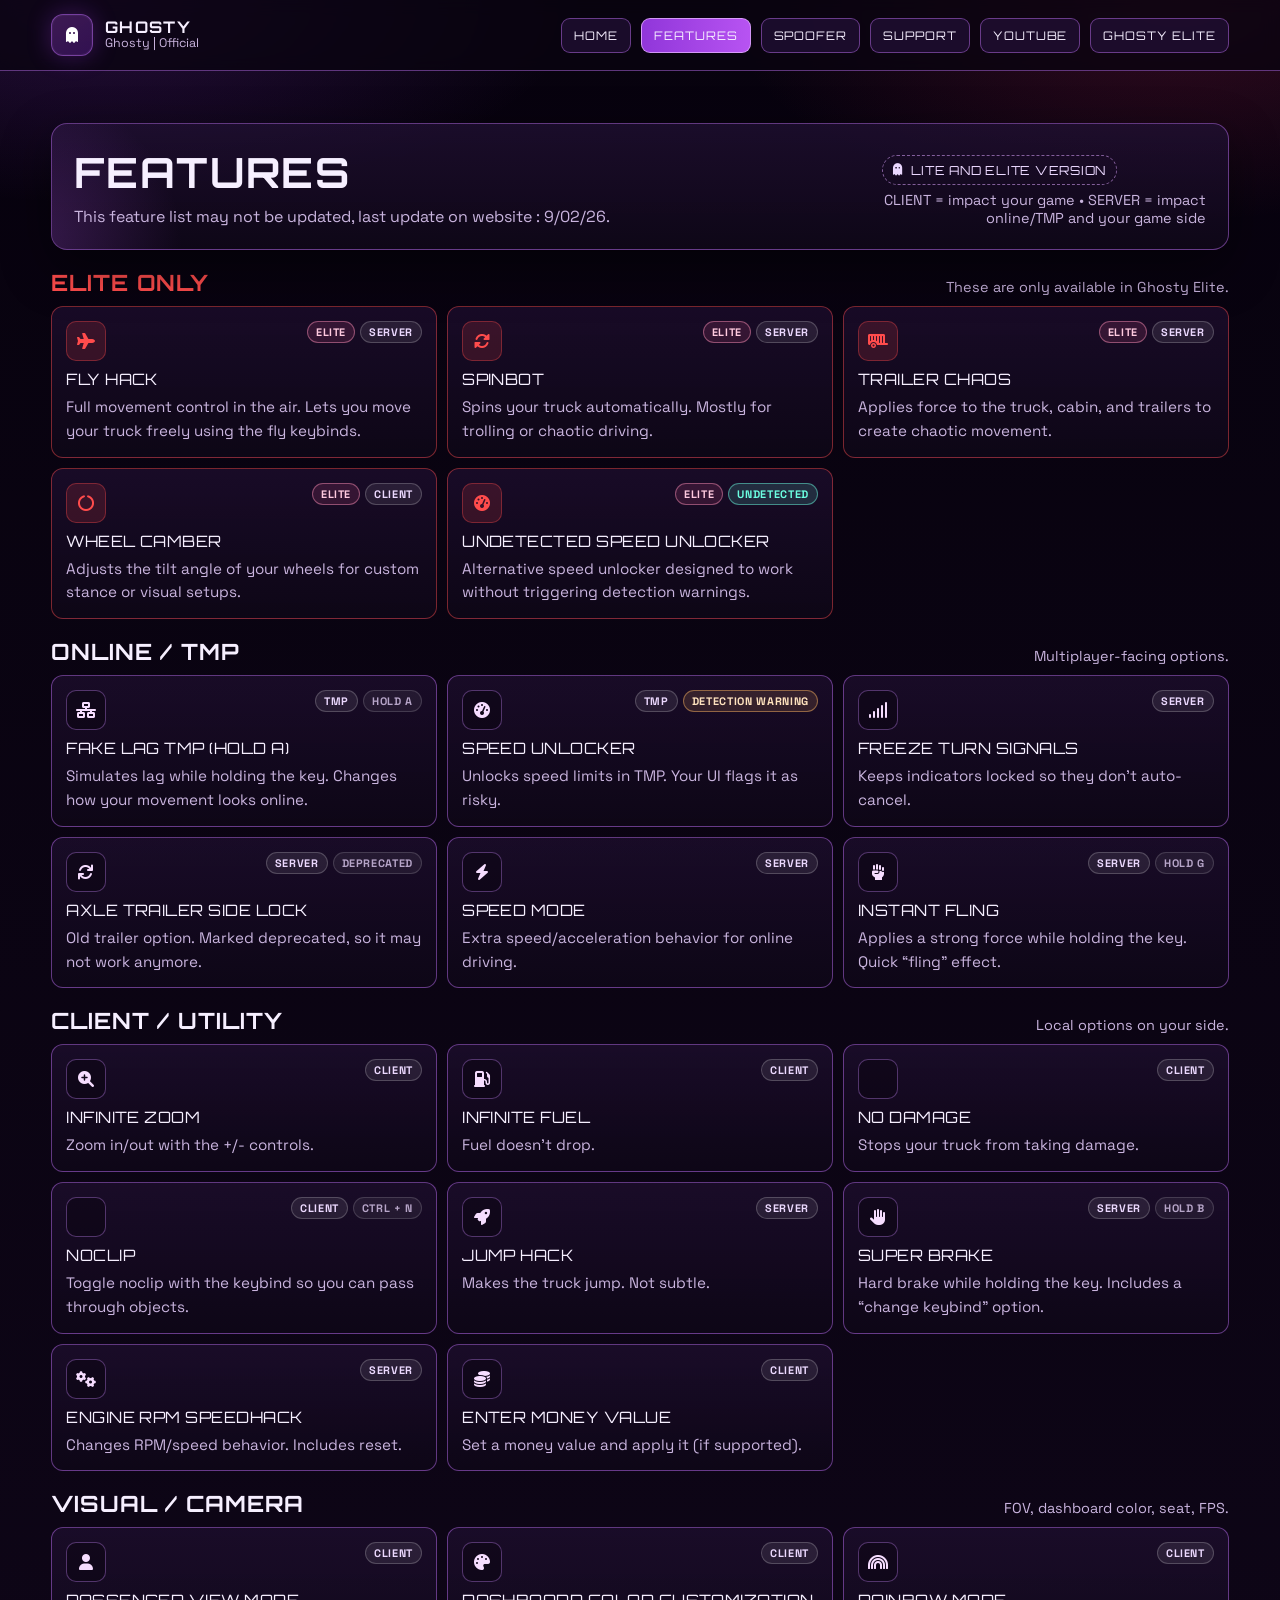
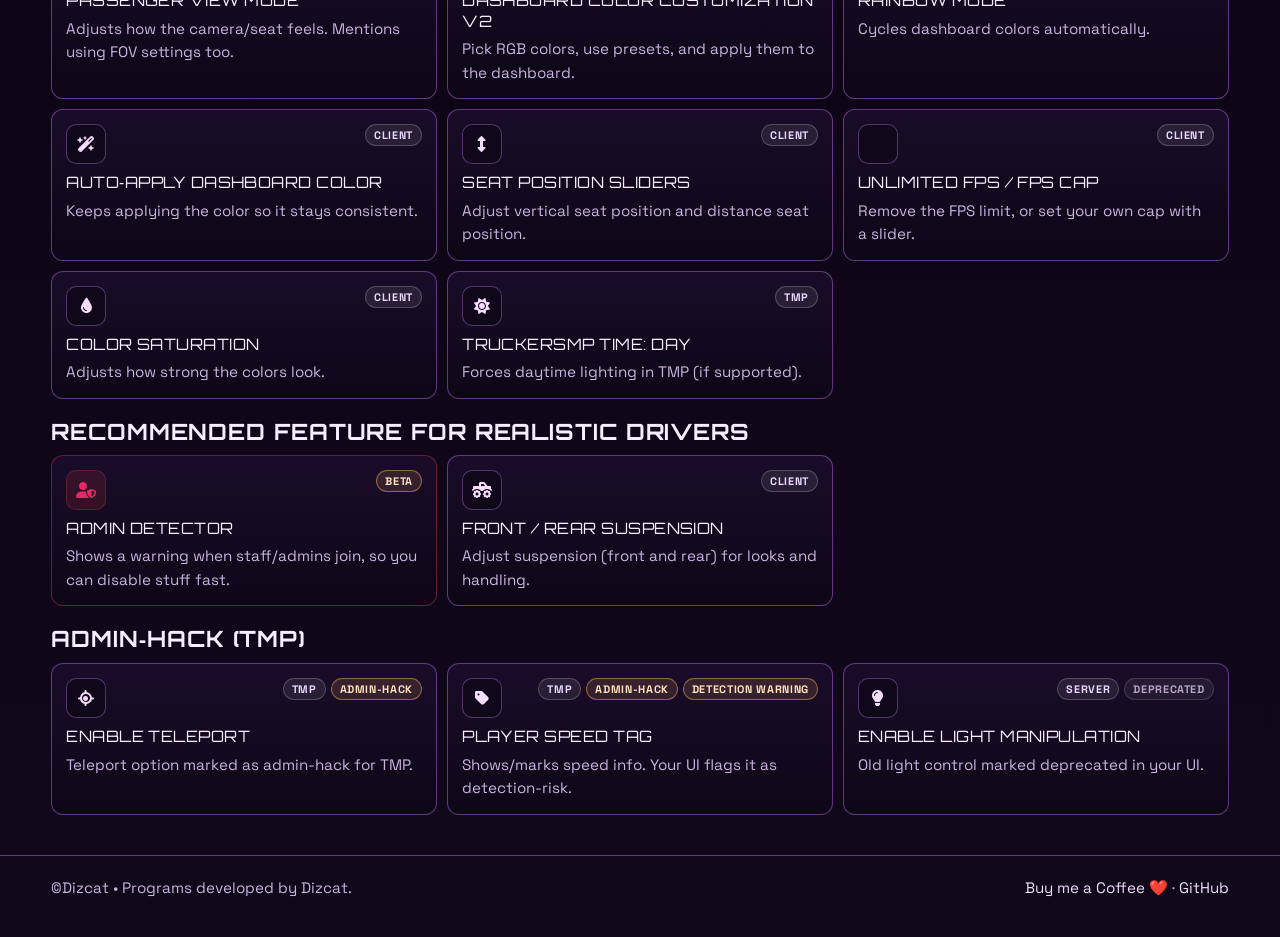
==== features.html @ ebdaf350 "Update features.html" ====
<!DOCTYPE html>
<html lang="en">
<head>
  <meta charset="UTF-8" />
  <meta name="viewport" content="width=device-width, initial-scale=1.0" />
  <meta name="description" content="Ghosty – Features" />
  <title>Ghosty | Features</title>

  <link rel="preconnect" href="https://fonts.googleapis.com">
  <link rel="preconnect" href="https://fonts.gstatic.com" crossorigin>
  <link href="https://fonts.googleapis.com/css2?family=Orbitron:wght@600;700;800;900&family=Space+Grotesk:wght@400;500;600;700&display=swap" rel="stylesheet">
  <link rel="stylesheet" href="https://cdnjs.cloudflare.com/ajax/libs/font-awesome/6.0.0/css/all.min.css">

  <style>
    :root {
      --bg:#07020e;
      --bg-2:#11071b;
      --surface:#1a0d2a;
      --surface-2:#211235;
      --line:rgba(197,115,255,.45);
      --line-strong:rgba(213,149,255,.72);
      --text:#f6efff;
      --muted:#c9b4de;
      --primary:#a03cf0;
      --primary-2:#c158ff;
      --danger:#e22b65;
      --danger-2:#ff4a89;
      --ok:#6cffe2;
      --warn:#ffb860;
      --shadow:0 18px 50px rgba(0,0,0,.45);
      --radius:16px;
      --radius-sm:10px;
    }

    * { box-sizing: border-box; margin: 0; padding: 0; }

    body {
      font-family: "Space Grotesk", sans-serif;
      color: var(--text);
      background:
        radial-gradient(800px 340px at 8% 0%, rgba(160,60,240,.2), transparent 60%),
        radial-gradient(700px 340px at 92% 0%, rgba(226,43,101,.2), transparent 65%),
        linear-gradient(180deg, var(--bg), var(--bg-2));
      min-height: 100vh;
    }

    .container {
      width: min(1180px, 92vw);
      margin: 0 auto;
    }

    header {
      position: sticky;
      top: 0;
      z-index: 30;
      backdrop-filter: blur(8px);
      background: rgba(10,4,16,.78);
      border-bottom: 1px solid var(--line);
    }

    .navbar {
      display: flex;
      align-items: center;
      justify-content: space-between;
      gap: 1rem;
      padding: 14px 0;
    }

    .brand {
      display: flex;
      align-items: center;
      gap: 12px;
      text-decoration: none;
      color: inherit;
    }

    .brand-mark {
      width: 42px;
      height: 42px;
      border-radius: 12px;
      border: 1px solid var(--line);
      display: grid;
      place-items: center;
      background: linear-gradient(145deg, rgba(193,88,255,.26), rgba(130,42,206,.32));
      box-shadow: 0 0 0 1px rgba(255,255,255,.04) inset, 0 0 24px rgba(160,60,240,.3);
    }

    .brand-mark i { color: #fff; }

    .brand-text {
      display: flex;
      flex-direction: column;
      line-height: 1.1;
    }

    .brand-text strong {
      font-family: "Orbitron", sans-serif;
      font-size: 1rem;
      letter-spacing: .08em;
      text-transform: uppercase;
    }

    .brand-text span {
      color: var(--muted);
      font-size: .78rem;
    }

    .nav-links {
      display: flex;
      align-items: center;
      flex-wrap: wrap;
      gap: 10px;
    }

    .nav-btn {
      text-decoration: none;
      color: inherit;
      font-family: "Orbitron", sans-serif;
      text-transform: uppercase;
      font-size: .74rem;
      letter-spacing: .08em;
      border: 1px solid var(--line);
      border-radius: 9px;
      padding: 9px 12px;
      background: rgba(35,17,55,.72);
      transition: .2s ease;
    }

    .nav-btn:hover {
      transform: translateY(-1px);
      border-color: var(--line-strong);
      box-shadow: 0 0 0 1px rgba(255,255,255,.05) inset, 0 0 20px rgba(160,60,240,.25);
    }

    .nav-btn.active {
      background: linear-gradient(90deg, rgba(160,60,240,.9), rgba(193,88,255,.95));
      border-color: rgba(230,180,255,.75);
    }

    .mobile-tabbar {
      display: none;
    }

    main { padding: 52px 0 40px; }

    .hero {
      border: 1px solid var(--line);
      border-radius: var(--radius);
      background: linear-gradient(180deg, rgba(32,16,50,.78), rgba(15,7,24,.92));
      box-shadow: var(--shadow);
      padding: 22px;
      display: flex;
      align-items: end;
      justify-content: space-between;
      gap: 16px;
      margin-bottom: 14px;
      position: relative;
      overflow: hidden;
    }

    .hero::before {
      content: "";
      position: absolute;
      inset: -30% auto auto -16%;
      width: 320px;
      height: 320px;
      border-radius: 50%;
      background: radial-gradient(circle, rgba(193,88,255,.24), transparent 70%);
      pointer-events: none;
    }

    .hero .left, .hero .right { position: relative; z-index: 2; }

    .hero h1 {
      margin-bottom: 8px;
      font-family: "Orbitron", sans-serif;
      text-transform: uppercase;
      letter-spacing: .04em;
      font-size: clamp(1.8rem, 4vw, 2.6rem);
    }

    .hero p { color: var(--muted); }

    .pill {
      display: inline-flex;
      align-items: center;
      gap: 8px;
      border: 1px dashed rgba(220,165,255,.55);
      border-radius: 999px;
      padding: 6px 10px;
      color: #ebd8ff;
      font-size: .78rem;
      letter-spacing: .06em;
      text-transform: uppercase;
      font-family: "Orbitron", sans-serif;
      margin-bottom: 6px;
    }

    .hint { color: var(--muted); font-size: .9rem; max-width: 36ch; text-align: right; }

    .section { margin-top: 18px; }

    .section-title {
      margin-bottom: 10px;
      display: flex;
      justify-content: space-between;
      align-items: end;
      gap: 10px;
      flex-wrap: wrap;
    }

    .section-title h2 {
      font-family: "Orbitron", sans-serif;
      letter-spacing: .04em;
      text-transform: uppercase;
      font-size: clamp(1.1rem, 2vw, 1.4rem);
    }

    .section-title .sub { color: var(--muted); font-size: .9rem; }

    .grid {
      display: grid;
      grid-template-columns: repeat(12, 1fr);
      gap: 10px;
    }

    .card {
      grid-column: span 4;
      border: 1px solid var(--line);
      border-radius: 12px;
      background: linear-gradient(180deg, rgba(31,15,48,.72), rgba(14,7,23,.9));
      padding: 14px;
      transition: .2s ease;
    }

    .card:hover {
      transform: translateY(-2px);
      border-color: var(--line-strong);
      box-shadow: 0 0 0 1px rgba(255,255,255,.04) inset, 0 10px 20px rgba(0,0,0,.25);
    }

    .top {
      display: flex;
      align-items: flex-start;
      justify-content: space-between;
      gap: 10px;
      margin-bottom: 8px;
    }

    .icon {
      width: 40px;
      height: 40px;
      border-radius: 10px;
      display: grid;
      place-items: center;
      border: 1px solid rgba(203,136,255,.36);
      background: rgba(13,6,20,.58);
      flex-shrink: 0;
    }

    .icon i { color: #f6ddff; }

    .chips { display: flex; flex-wrap: wrap; justify-content: end; gap: 5px; }

    .chip {
      display: inline-block;
      padding: 3px 8px;
      border-radius: 999px;
      font-size: .68rem;
      font-weight: 700;
      letter-spacing: .06em;
      text-transform: uppercase;
      border: 1px solid rgba(255,255,255,.2);
      color: #ecd9ff;
      background: rgba(255,255,255,.08);
      white-space: nowrap;
    }

    .chip.ok { color: var(--ok); border-color: rgba(108,255,226,.46); background: rgba(108,255,226,.14); }
    .chip.warn { color: #ffe3bf; border-color: rgba(255,184,96,.46); background: rgba(255,184,96,.13); }
    .chip.danger { color: #ffcadf; border-color: rgba(255,147,185,.46); background: rgba(255,99,153,.13); }
    .chip.dim { opacity: .75; }

    .title {
      margin-bottom: 6px;
      font-family: "Orbitron", sans-serif;
      font-size: .98rem;
      letter-spacing: .03em;
      text-transform: uppercase;
      line-height: 1.3;
    }

    .desc { color: var(--muted); line-height: 1.55; font-size: .95rem; }

    footer {
      border-top: 1px solid var(--line);
      padding: 22px 0 40px;
      color: var(--muted);
    }

    .foot {
      display: flex;
      justify-content: space-between;
      align-items: center;
      gap: 10px;
      flex-wrap: wrap;
      font-size: .95rem;
    }

    .foot a { color: #f3ddff; text-decoration: none; }
    .heart { color: #ff4a89; }

    @media (max-width: 980px) {
      .hero { flex-direction: column; align-items: flex-start; }
      .hint { text-align: left; }
      .card { grid-column: span 6; }
    }

    @media (max-width: 680px) {
      .navbar { flex-direction: column; align-items: flex-start; }
      .nav-links { width: 100%; }
      .card { grid-column: span 12; }
    }

    @media (max-width: 760px) {
      body {
        padding-bottom: calc(80px + env(safe-area-inset-bottom));
      }

      .navbar {
        padding: 12px 0;
      }

      .nav-links {
        display: none;
      }

      .mobile-tabbar {
        position: fixed;
        left: 50%;
        bottom: max(10px, env(safe-area-inset-bottom));
        transform: translateX(-50%);
        width: min(560px, calc(100vw - 16px));
        display: grid;
        grid-template-columns: repeat(5, 1fr);
        gap: 6px;
        padding: 8px;
        border: 1px solid var(--line);
        border-radius: 14px;
        background: rgba(10,4,16,.92);
        backdrop-filter: blur(10px);
        box-shadow: var(--shadow);
        z-index: 35;
      }

      .mobile-tab {
        border: 1px solid rgba(197,115,255,.36);
        border-radius: 10px;
        min-height: 48px;
        text-decoration: none;
        color: inherit;
        display: flex;
        flex-direction: column;
        justify-content: center;
        align-items: center;
        gap: 3px;
        font-size: .66rem;
        text-transform: uppercase;
        font-family: "Orbitron", sans-serif;
        letter-spacing: .05em;
        background: rgba(35,17,55,.72);
      }

      .mobile-tab i {
        font-size: .92rem;
      }

      .mobile-tab.active {
        background: linear-gradient(90deg, rgba(160,60,240,.9), rgba(193,88,255,.95));
        border-color: rgba(230,180,255,.75);
      }

      .mobile-tab.danger {
        background: linear-gradient(90deg, rgba(226,43,101,.85), rgba(255,74,137,.95));
        border-color: rgba(255,181,209,.72);
      }
    }
  </style>
</head>
<body>
  <header>
    <div class="container navbar">
      <a class="brand" href="index.html">
        <span class="brand-mark"><i class="fa-solid fa-ghost"></i></span>
        <span class="brand-text">
          <strong>Ghosty</strong>
          <span>Ghosty | Official</span>
        </span>
      </a>

      <nav class="nav-links" aria-label="Main navigation">
        <a class="nav-btn" href="index.html">Home</a>
        <a class="nav-btn active" href="features.html">Features</a>
        <a class="nav-btn" href="spoofer.html">Spoofer</a>
        <a class="nav-btn" href="https://discord.gg/j6p4yvsfN3" target="_blank" rel="noopener noreferrer">Support</a>
        <a class="nav-btn" href="https://www.youtube.com/@collideghost" target="_blank" rel="noopener noreferrer">Youtube</a>
        <button class="nav-btn danger" id="eliteOpen" type="button">Ghosty Elite</button>
      </nav>
    </div>
  </header>

  <nav class="mobile-tabbar" aria-label="Mobile navigation">
    <a class="mobile-tab" href="index.html"><i class="fa-solid fa-house"></i><span>Home</span></a>
    <a class="mobile-tab active" href="features.html"><i class="fa-solid fa-layer-group"></i><span>Features</span></a>
    <a class="mobile-tab" href="spoofer.html"><i class="fa-solid fa-shield-halved"></i><span>Spoofer</span></a>
    <a class="mobile-tab" href="https://discord.gg/j6p4yvsfN3" target="_blank" rel="noopener noreferrer"><i class="fa-brands fa-discord"></i><span>Support</span></a>
    <a class="mobile-tab danger" href="https://discord.gg/j6p4yvsfN3" target="_blank" rel="noopener noreferrer"><i class="fa-solid fa-crown"></i><span>Elite</span></a>
  </nav>

  <main>
    <div class="container">
      <section class="hero">
        <div class="left">
          <h1>Features</h1>
          <p>This feature list may not be updated, last update on website : 9/02/26.</p>
        </div>
        <div class="right">
          <div class="pill"><i class="fas fa-ghost"></i> Lite And Elite Version</div>
          <div class="hint">CLIENT = impact your game • SERVER = impact online/TMP and your game side</div>
        </div>
      </section>

      <section class="section">
        <div class="section-title">
          <h2 style="color:#ff4c4c;">Elite Only</h2>
          <div class="sub">These are only available in Ghosty Elite.</div>
        </div>

        <div class="grid">
          <article class="card" style="border-color:rgba(255,76,76,.45);">
            <div class="top">
              <div class="icon" style="background:rgba(255,76,76,.15); border-color:rgba(255,76,76,.35);">
                <i class="fas fa-plane" style="color:#ff4c4c;"></i>
              </div>
              <div class="chips">
                <span class="chip danger">ELITE</span>
                <span class="chip">SERVER</span>
              </div>
            </div>
            <div class="title">Fly Hack</div>
            <div class="desc">
              Full movement control in the air. Lets you move your truck freely using the fly keybinds.
            </div>
          </article>

          <article class="card" style="border-color:rgba(255,76,76,.45);">
            <div class="top">
              <div class="icon" style="background:rgba(255,76,76,.15); border-color:rgba(255,76,76,.35);">
                <i class="fas fa-sync-alt" style="color:#ff4c4c;"></i>
              </div>
              <div class="chips">
                <span class="chip danger">ELITE</span>
                <span class="chip">SERVER</span>
              </div>
            </div>
            <div class="title">SpinBot</div>
            <div class="desc">
              Spins your truck automatically. Mostly for trolling or chaotic driving.
            </div>
          </article>

          <article class="card" style="border-color:rgba(255,76,76,.45);">
            <div class="top">
              <div class="icon" style="background:rgba(255,76,76,.15); border-color:rgba(255,76,76,.35);">
                <i class="fas fa-trailer" style="color:#ff4c4c;"></i>
              </div>
              <div class="chips">
                <span class="chip danger">ELITE</span>
                <span class="chip">SERVER</span>
              </div>
            </div>
            <div class="title">Trailer Chaos</div>
            <div class="desc">
              Applies force to the truck, cabin, and trailers to create chaotic movement.
            </div>
          </article>

          <article class="card" style="border-color:rgba(255,76,76,.45);">
            <div class="top">
              <div class="icon" style="background:rgba(255,76,76,.15); border-color:rgba(255,76,76,.35);">
                <i class="fas fa-circle-notch" style="color:#ff4c4c;"></i>
              </div>
              <div class="chips">
                <span class="chip danger">ELITE</span>
                <span class="chip">CLIENT</span>
              </div>
            </div>
            <div class="title">Wheel Camber</div>
            <div class="desc">
              Adjusts the tilt angle of your wheels for custom stance or visual setups.
            </div>
          </article>

          <article class="card" style="border-color:rgba(255,76,76,.45);">
            <div class="top">
              <div class="icon" style="background:rgba(255,76,76,.15); border-color:rgba(255,76,76,.35);">
                <i class="fas fa-tachometer-alt" style="color:#ff4c4c;"></i>
              </div>
              <div class="chips">
                <span class="chip danger">ELITE</span>
                <span class="chip ok">Undetected</span>
              </div>
            </div>
            <div class="title">Undetected Speed Unlocker</div>
            <div class="desc">
              Alternative speed unlocker designed to work without triggering detection warnings.
            </div>
          </article>

        </div>
      </section>

      <section class="section">
        <div class="section-title">
          <h2>Online / TMP</h2>
          <div class="sub">Multiplayer-facing options.</div>
        </div>

        <div class="grid">
          <article class="card">
            <div class="top">
              <div class="icon"><i class="fas fa-network-wired"></i></div>
              <div class="chips"><span class="chip">TMP</span><span class="chip dim">Hold A</span></div>
            </div>
            <div class="title">Fake Lag TMP (Hold A)</div>
            <div class="desc">Simulates lag while holding the key. Changes how your movement looks online.</div>
          </article>

          <article class="card">
            <div class="top">
              <div class="icon"><i class="fas fa-gauge-high"></i></div>
              <div class="chips">
                <span class="chip">TMP</span>
                <span class="chip warn">Detection warning</span>
              </div>
            </div>
            <div class="title">Speed Unlocker</div>
            <div class="desc">Unlocks speed limits in TMP. Your UI flags it as risky.</div>
          </article>

          <article class="card">
            <div class="top">
              <div class="icon"><i class="fas fa-signal"></i></div>
              <div class="chips"><span class="chip">SERVER</span></div>
            </div>
            <div class="title">Freeze Turn Signals</div>
            <div class="desc">Keeps indicators locked so they don’t auto-cancel.</div>
          </article>

          <article class="card">
            <div class="top">
              <div class="icon"><i class="fas fa-arrows-rotate"></i></div>
              <div class="chips">
                <span class="chip">SERVER</span>
                <span class="chip dim">Deprecated</span>
              </div>
            </div>
            <div class="title">Axle Trailer Side Lock</div>
            <div class="desc">Old trailer option. Marked deprecated, so it may not work anymore.</div>
          </article>

          <article class="card">
            <div class="top">
              <div class="icon"><i class="fas fa-bolt"></i></div>
              <div class="chips"><span class="chip">SERVER</span></div>
            </div>
            <div class="title">Speed Mode</div>
            <div class="desc">Extra speed/acceleration behavior for online driving.</div>
          </article>

          <article class="card">
            <div class="top">
              <div class="icon"><i class="fas fa-hand-fist"></i></div>
              <div class="chips"><span class="chip">SERVER</span><span class="chip dim">Hold G</span></div>
            </div>
            <div class="title">Instant Fling</div>
            <div class="desc">Applies a strong force while holding the key. Quick “fling” effect.</div>
          </article>
        </div>
      </section>

      <section class="section">
        <div class="section-title">
          <h2>Client / Utility</h2>
          <div class="sub">Local options on your side.</div>
        </div>

        <div class="grid">
          <article class="card">
            <div class="top">
              <div class="icon"><i class="fas fa-magnifying-glass-plus"></i></div>
              <div class="chips"><span class="chip">CLIENT</span></div>
            </div>
            <div class="title">Infinite Zoom</div>
            <div class="desc">Zoom in/out with the +/- controls.</div>
          </article>

          <article class="card">
            <div class="top">
              <div class="icon"><i class="fas fa-gas-pump"></i></div>
              <div class="chips"><span class="chip">CLIENT</span></div>
            </div>
            <div class="title">Infinite Fuel</div>
            <div class="desc">Fuel doesn’t drop.</div>
          </article>

          <article class="card">
            <div class="top">
              <div class="icon"><i class="fas fa-shield-halved"></i></div>
              <div class="chips"><span class="chip">CLIENT</span></div>
            </div>
            <div class="title">No Damage</div>
            <div class="desc">Stops your truck from taking damage.</div>
          </article>

          <article class="card">
            <div class="top">
              <div class="icon"><i class="fas fa-person-walking-dashed-line-arrow-right"></i></div>
              <div class="chips"><span class="chip">CLIENT</span><span class="chip dim">Ctrl + N</span></div>
            </div>
            <div class="title">Noclip</div>
            <div class="desc">Toggle noclip with the keybind so you can pass through objects.</div>
          </article>

          <article class="card">
            <div class="top">
              <div class="icon"><i class="fas fa-rocket"></i></div>
              <div class="chips"><span class="chip">SERVER</span></div>
            </div>
            <div class="title">Jump Hack</div>
            <div class="desc">Makes the truck jump. Not subtle.</div>
          </article>

          <article class="card">
            <div class="top">
              <div class="icon"><i class="fas fa-hand"></i></div>
              <div class="chips"><span class="chip">SERVER</span><span class="chip dim">Hold B</span></div>
            </div>
            <div class="title">Super Brake</div>
            <div class="desc">Hard brake while holding the key. Includes a “change keybind” option.</div>
          </article>

          <article class="card">
            <div class="top">
              <div class="icon"><i class="fas fa-gears"></i></div>
              <div class="chips"><span class="chip">SERVER</span></div>
            </div>
            <div class="title">Engine RPM Speedhack</div>
            <div class="desc">Changes RPM/speed behavior. Includes reset.</div>
          </article>

          <article class="card">
            <div class="top">
              <div class="icon"><i class="fas fa-coins"></i></div>
              <div class="chips"><span class="chip">CLIENT</span></div>
            </div>
            <div class="title">Enter Money Value</div>
            <div class="desc">Set a money value and apply it (if supported).</div>
          </article>
        </div>
      </section>

      <section class="section">
        <div class="section-title">
          <h2>Visual / Camera</h2>
          <div class="sub">FOV, dashboard color, seat, FPS.</div>
        </div>

        <div class="grid">
          <article class="card">
            <div class="top">
              <div class="icon"><i class="fas fa-user"></i></div>
              <div class="chips"><span class="chip">CLIENT</span></div>
            </div>
            <div class="title">Passenger View Mode</div>
            <div class="desc">Adjusts how the camera/seat feels. Mentions using FOV settings too.</div>
          </article>

          <article class="card">
            <div class="top">
              <div class="icon"><i class="fas fa-palette"></i></div>
              <div class="chips"><span class="chip">CLIENT</span></div>
            </div>
            <div class="title">Dashboard Color Customization V2</div>
            <div class="desc">Pick RGB colors, use presets, and apply them to the dashboard.</div>
          </article>

          <article class="card">
            <div class="top">
              <div class="icon"><i class="fas fa-rainbow"></i></div>
              <div class="chips"><span class="chip">CLIENT</span></div>
            </div>
            <div class="title">Rainbow Mode</div>
            <div class="desc">Cycles dashboard colors automatically.</div>
          </article>

          <article class="card">
            <div class="top">
              <div class="icon"><i class="fas fa-wand-magic-sparkles"></i></div>
              <div class="chips"><span class="chip">CLIENT</span></div>
            </div>
            <div class="title">Auto‑Apply Dashboard Color</div>
            <div class="desc">Keeps applying the color so it stays consistent.</div>
          </article>

          <article class="card">
            <div class="top">
              <div class="icon"><i class="fas fa-up-down"></i></div>
              <div class="chips"><span class="chip">CLIENT</span></div>
            </div>
            <div class="title">Seat Position Sliders</div>
            <div class="desc">Adjust vertical seat position and distance seat position.</div>
          </article>

          <article class="card">
            <div class="top">
              <div class="icon"><i class="fas fa-display"></i></div>
              <div class="chips"><span class="chip">CLIENT</span></div>
            </div>
            <div class="title">Unlimited FPS / FPS Cap</div>
            <div class="desc">Remove the FPS limit, or set your own cap with a slider.</div>
          </article>

          <article class="card">
            <div class="top">
              <div class="icon"><i class="fas fa-droplet"></i></div>
              <div class="chips"><span class="chip">CLIENT</span></div>
            </div>
            <div class="title">Color Saturation</div>
            <div class="desc">Adjusts how strong the colors look.</div>
          </article>

          <article class="card">
            <div class="top">
              <div class="icon"><i class="fas fa-sun"></i></div>
              <div class="chips"><span class="chip">TMP</span></div>
            </div>
            <div class="title">TruckersMP Time: Day</div>
            <div class="desc">Forces daytime lighting in TMP (if supported).</div>
          </article>
        </div>
      </section>

      <section class="section">
        <div class="section-title">
          <h2>Recommended feature for realistic drivers</h2>
        </div>

        <div class="grid">
          <article class="card" style="border-color: rgba(255,76,76,.35);">
            <div class="top">
              <div class="icon" style="background:rgba(255,76,76,.12); border-color:rgba(255,76,76,.22)">
                <i class="fas fa-user-shield" style="color:var(--danger)"></i>
              </div>
              <div class="chips"><span class="chip warn">BETA</span></div>
            </div>
            <div class="title">Admin Detector</div>
            <div class="desc">Shows a warning when staff/admins join, so you can disable stuff fast.</div>
          </article>

          <article class="card">
            <div class="top">
              <div class="icon"><i class="fas fa-truck-monster"></i></div>
              <div class="chips"><span class="chip">CLIENT</span></div>
            </div>
            <div class="title">Front / Rear Suspension</div>
            <div class="desc">Adjust suspension (front and rear) for looks and handling.</div>
          </article>
        </div>
      </section>

      <section class="section">
        <div class="section-title">
          <h2>Admin‑Hack (TMP)</h2>
        </div>

        <div class="grid">
          <article class="card">
            <div class="top">
              <div class="icon"><i class="fas fa-location-crosshairs"></i></div>
              <div class="chips"><span class="chip">TMP</span><span class="chip warn">Admin‑hack</span></div>
            </div>
            <div class="title">Enable Teleport</div>
            <div class="desc">Teleport option marked as admin‑hack for TMP.</div>
          </article>

          <article class="card">
            <div class="top">
              <div class="icon"><i class="fas fa-tag"></i></div>
              <div class="chips">
                <span class="chip">TMP</span>
                <span class="chip warn">Admin‑hack</span>
                <span class="chip warn">Detection warning</span>
              </div>
            </div>
            <div class="title">Player Speed Tag</div>
            <div class="desc">Shows/marks speed info. Your UI flags it as detection‑risk.</div>
          </article>

          <article class="card">
            <div class="top">
              <div class="icon"><i class="fas fa-lightbulb"></i></div>
              <div class="chips"><span class="chip">SERVER</span><span class="chip dim">Deprecated</span></div>
            </div>
            <div class="title">Enable Light Manipulation</div>
            <div class="desc">Old light control marked deprecated in your UI.</div>
          </article>
        </div>
      </section>

    </div>
  </main>

  <footer>
    <div class="container foot">
      <span>©Dizcat • Programs developed by Dizcat.</span>
      <span>
        <a href="https://ko-fi.com/dizcatoff" target="_blank" rel="noopener noreferrer">Buy me a Coffee ❤️</a>
        ·
        <a href="https://github.com/DizCatOff" target="_blank" rel="noopener noreferrer">GitHub</a>
      </span>
    </div>
  </footer>
</body>
</html>
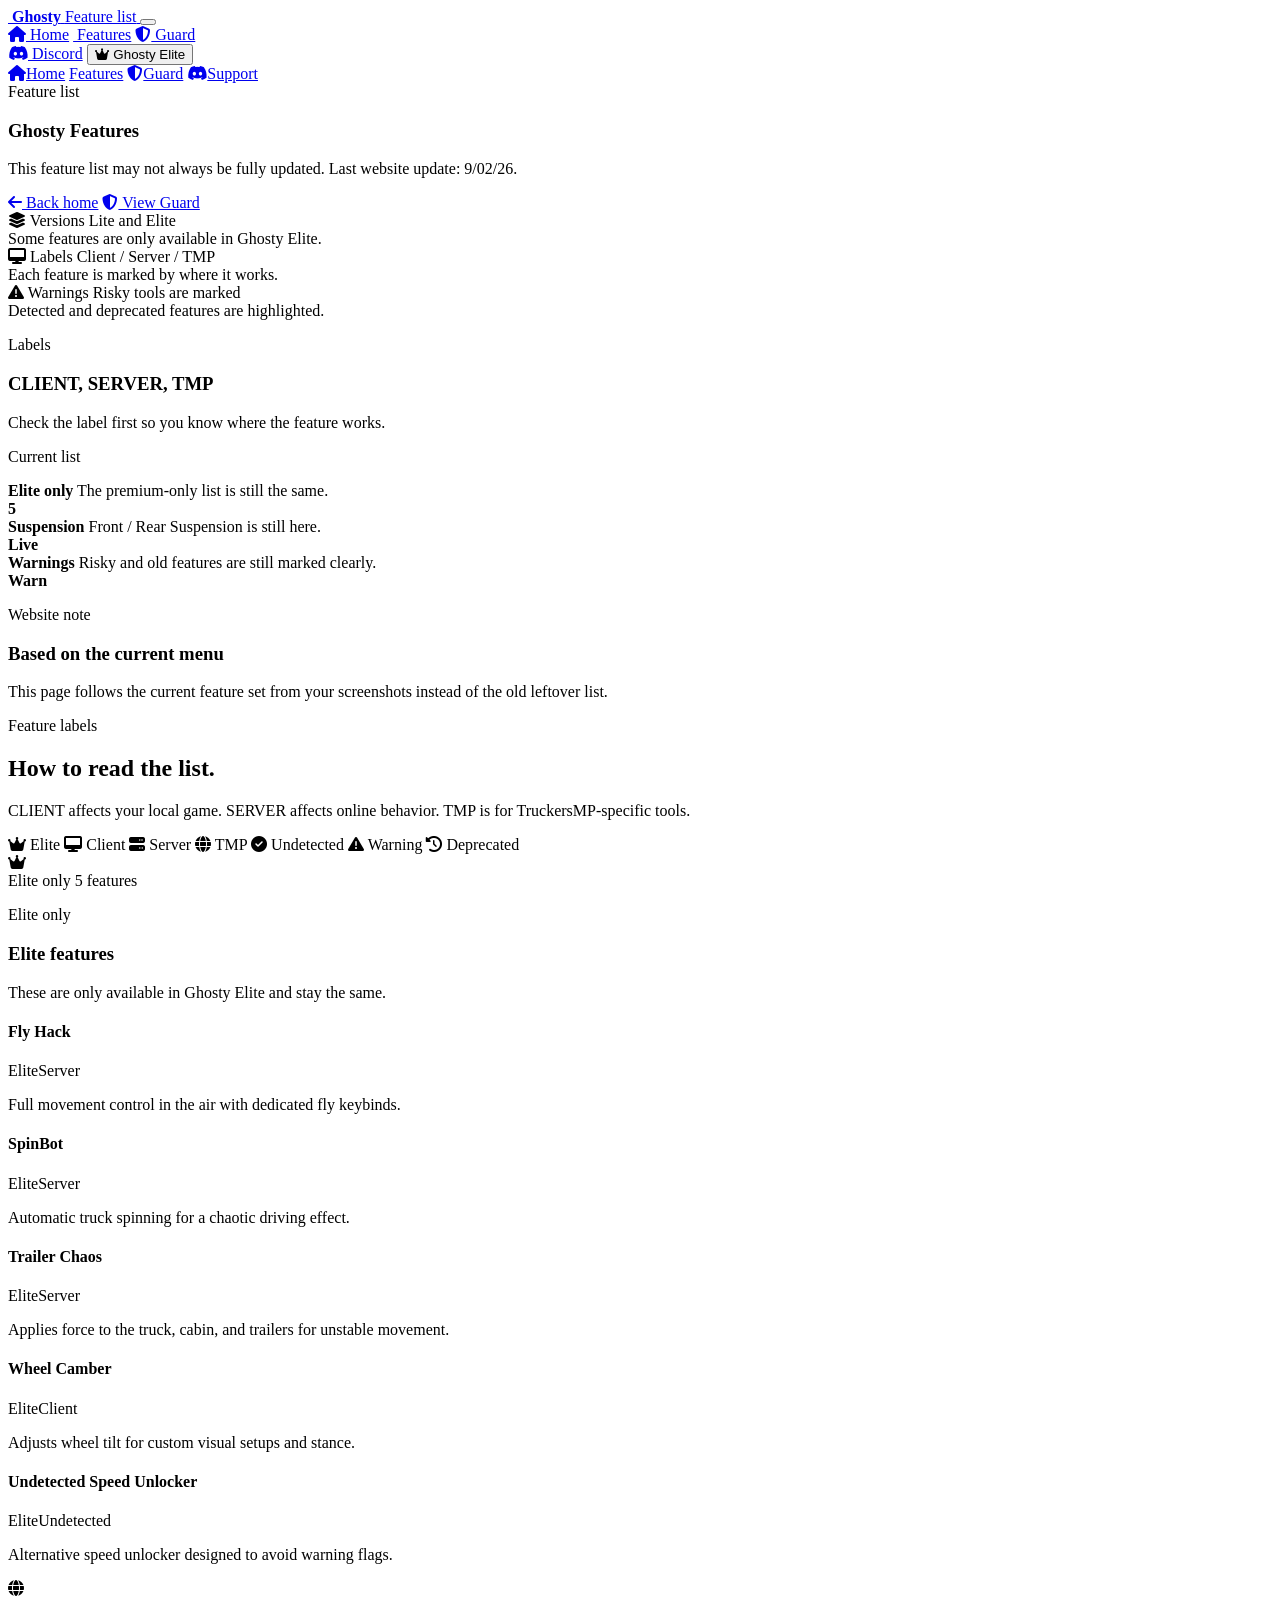
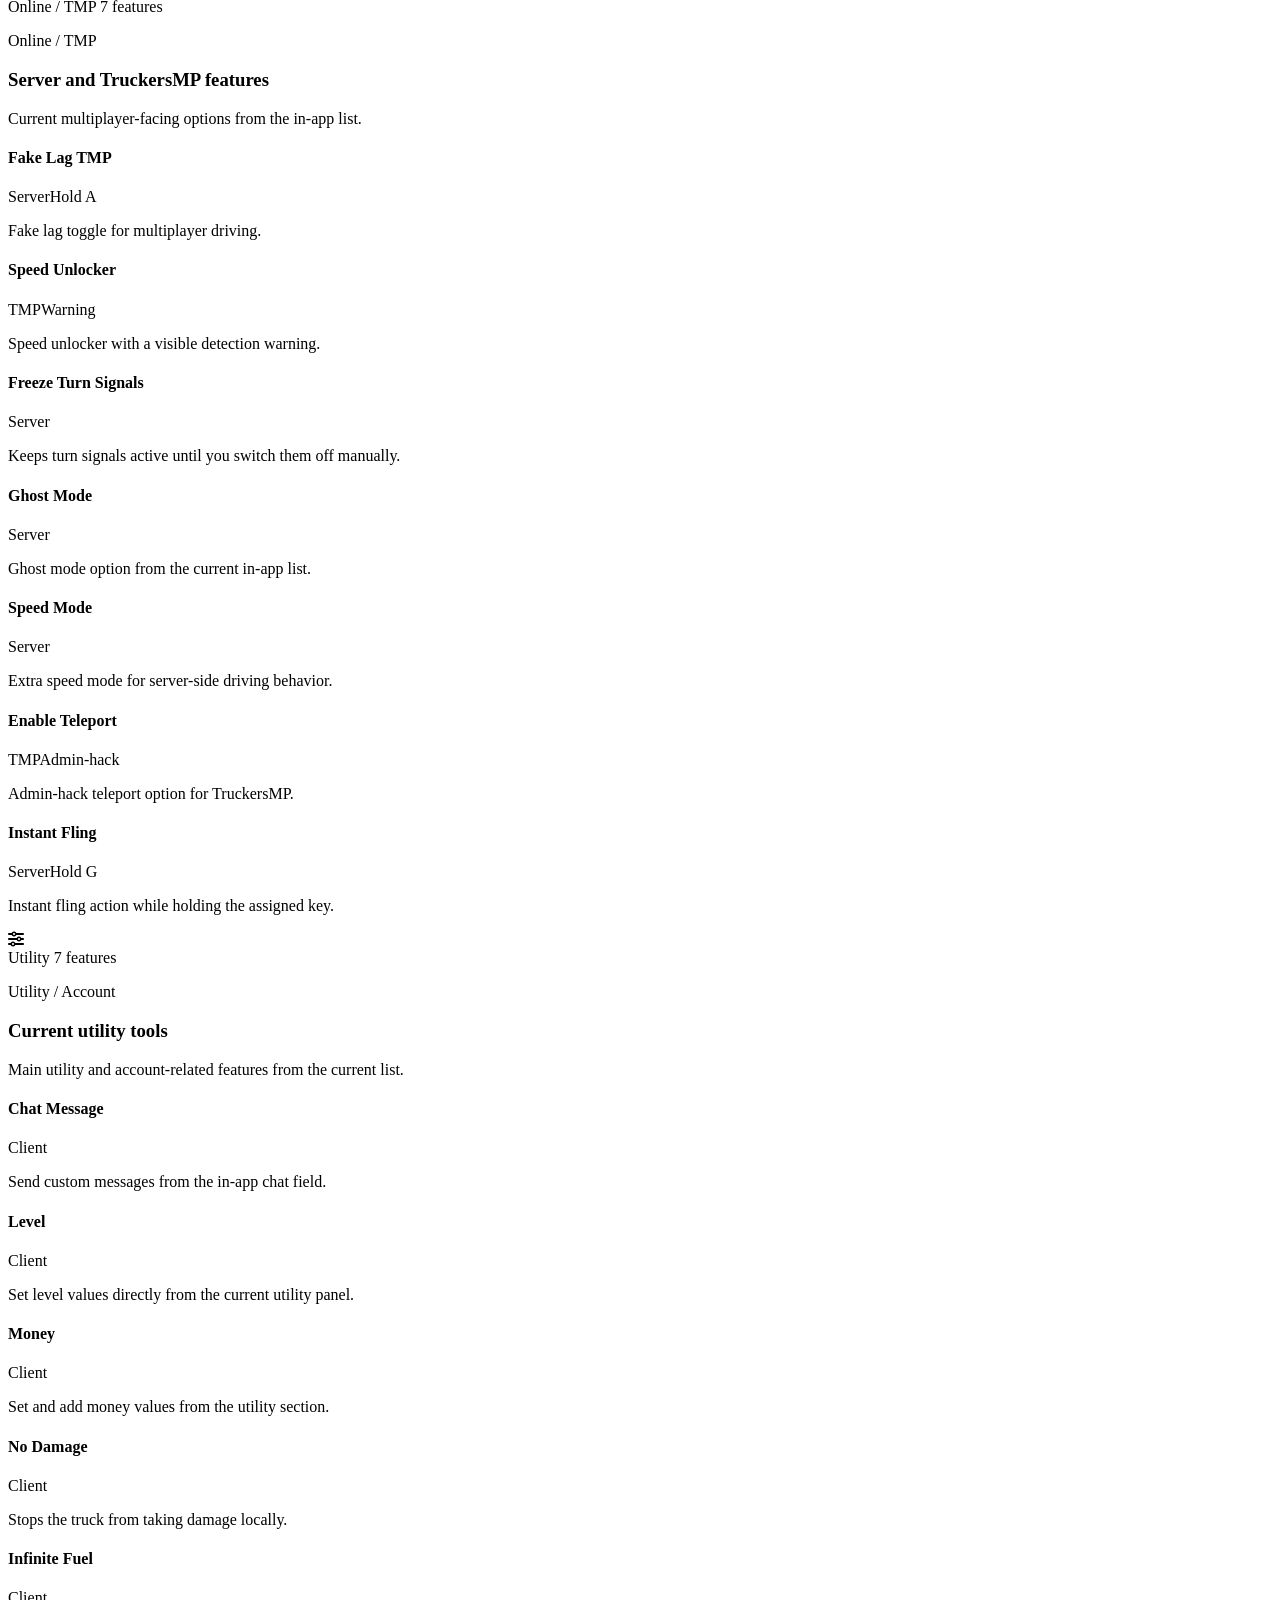
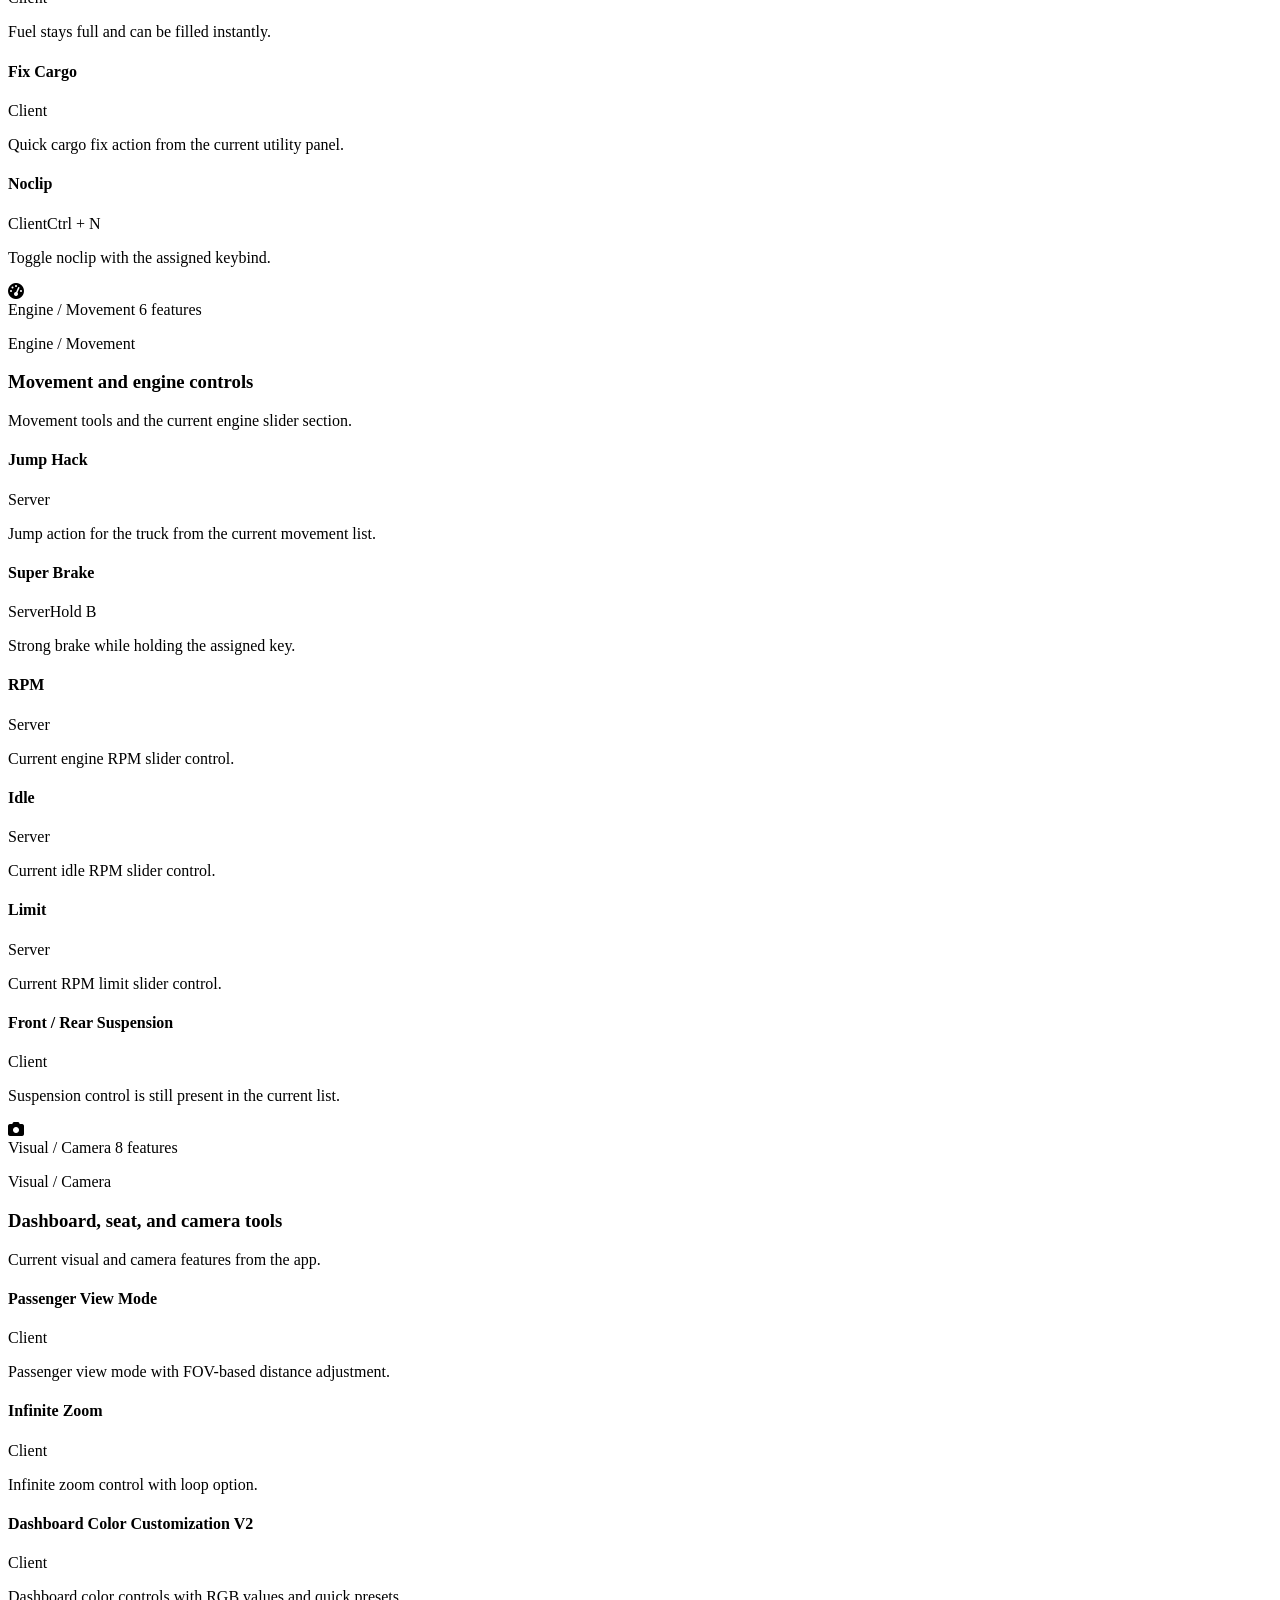
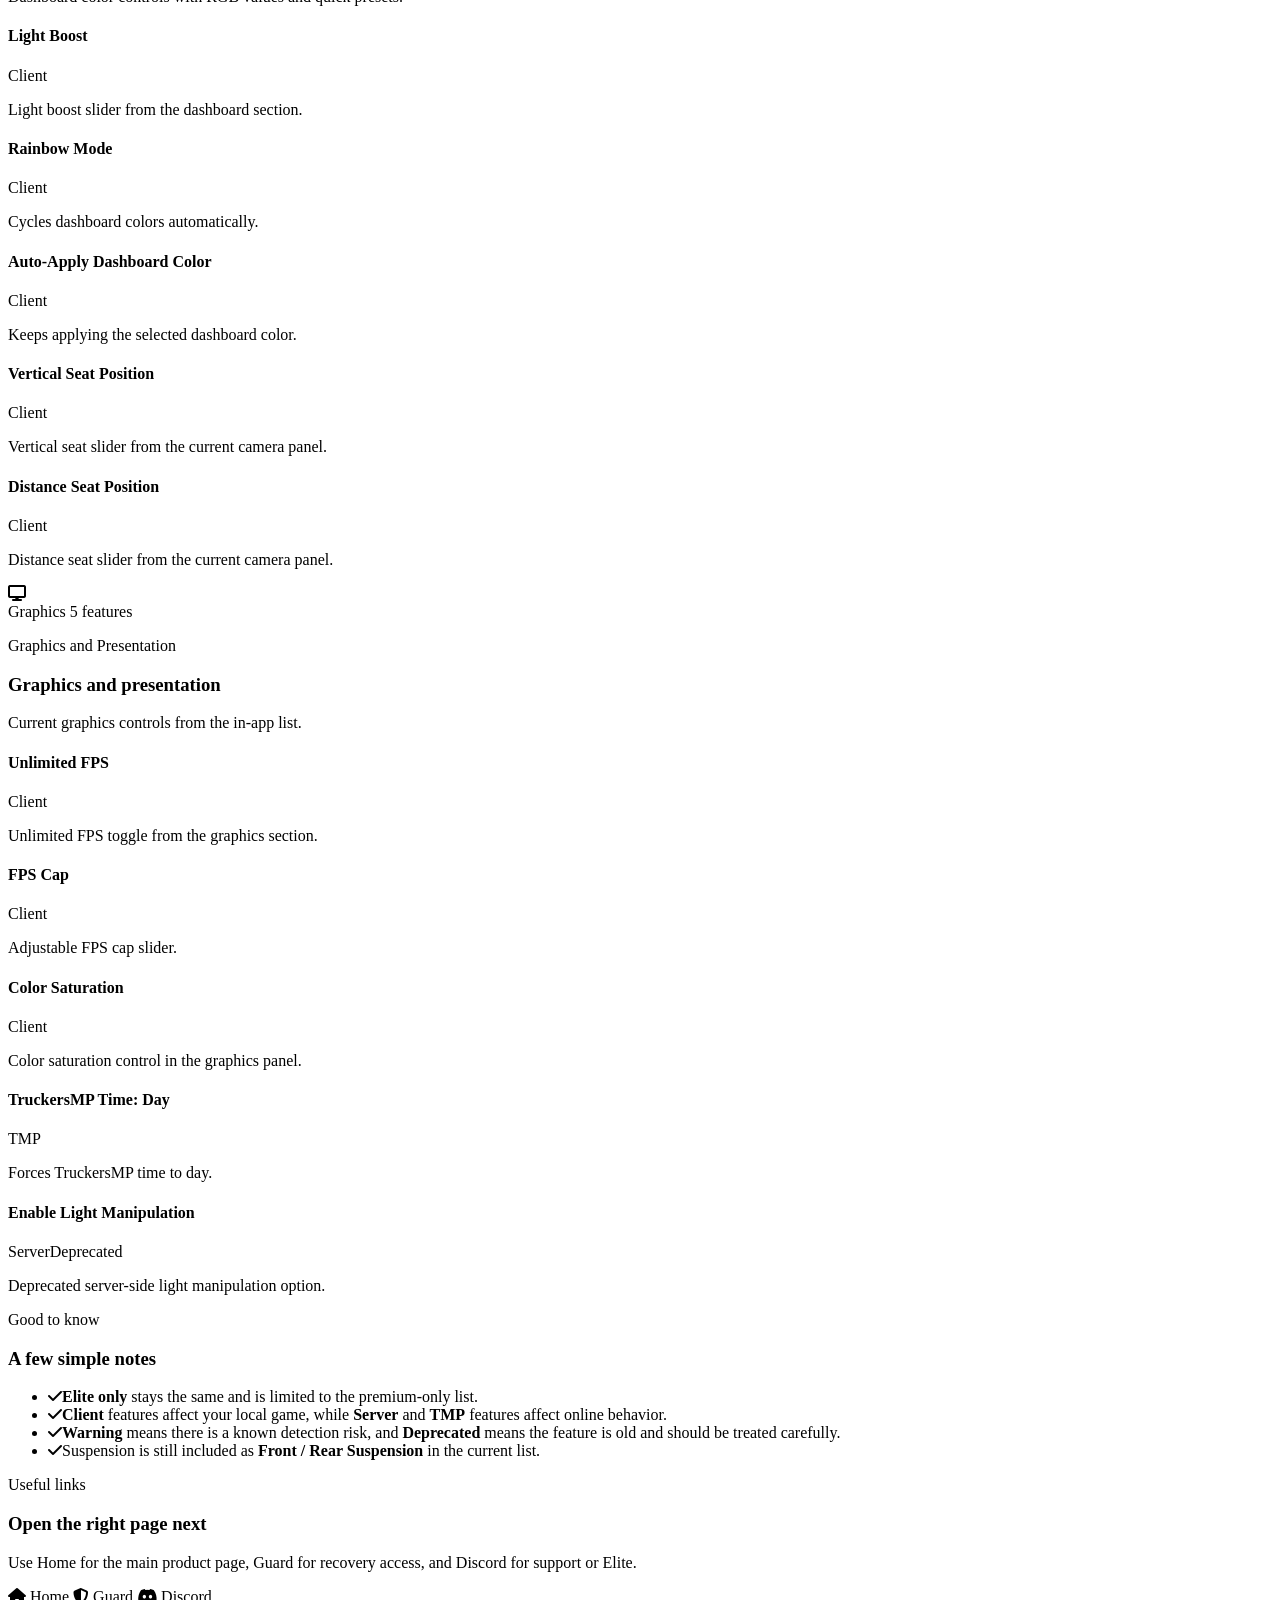
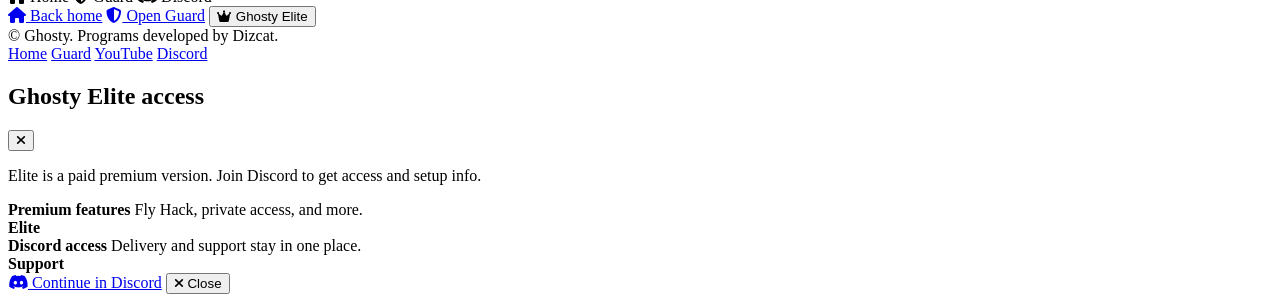
==== commit 7413d542: "Update features.html" ====
--- a/features.html
+++ b/features.html
@@ -1,835 +1,605 @@
 <!DOCTYPE html>
 <html lang="en">
 <head>
-  <meta charset="UTF-8" />
-  <meta name="viewport" content="width=device-width, initial-scale=1.0" />
-  <meta name="description" content="Ghosty – Features" />
-  <title>Ghosty | Features</title>
-
+  <meta charset="UTF-8">
+  <meta name="viewport" content="width=device-width, initial-scale=1.0">
+  <meta name="description" content="Browse the Ghosty feature list with Elite, TMP, Client, Server, warning, and deprecated labels in one official release page.">
+  <title>Ghosty | Feature List</title>
+  <link rel="icon" type="image/svg+xml" href="assets/ghost-mark.svg">
   <link rel="preconnect" href="https://fonts.googleapis.com">
   <link rel="preconnect" href="https://fonts.gstatic.com" crossorigin>
-  <link href="https://fonts.googleapis.com/css2?family=Orbitron:wght@600;700;800;900&family=Space+Grotesk:wght@400;500;600;700&display=swap" rel="stylesheet">
-  <link rel="stylesheet" href="https://cdnjs.cloudflare.com/ajax/libs/font-awesome/6.0.0/css/all.min.css">
-
-  <style>
-    :root {
-      --bg:#07020e;
-      --bg-2:#11071b;
-      --surface:#1a0d2a;
-      --surface-2:#211235;
-      --line:rgba(197,115,255,.45);
-      --line-strong:rgba(213,149,255,.72);
-      --text:#f6efff;
-      --muted:#c9b4de;
-      --primary:#a03cf0;
-      --primary-2:#c158ff;
-      --danger:#e22b65;
-      --danger-2:#ff4a89;
-      --ok:#6cffe2;
-      --warn:#ffb860;
-      --shadow:0 18px 50px rgba(0,0,0,.45);
-      --radius:16px;
-      --radius-sm:10px;
-    }
-
-    * { box-sizing: border-box; margin: 0; padding: 0; }
-
-    body {
-      font-family: "Space Grotesk", sans-serif;
-      color: var(--text);
-      background:
-        radial-gradient(800px 340px at 8% 0%, rgba(160,60,240,.2), transparent 60%),
-        radial-gradient(700px 340px at 92% 0%, rgba(226,43,101,.2), transparent 65%),
-        linear-gradient(180deg, var(--bg), var(--bg-2));
-      min-height: 100vh;
-    }
-
-    .container {
-      width: min(1180px, 92vw);
-      margin: 0 auto;
-    }
-
-    header {
-      position: sticky;
-      top: 0;
-      z-index: 30;
-      backdrop-filter: blur(8px);
-      background: rgba(10,4,16,.78);
-      border-bottom: 1px solid var(--line);
-    }
-
-    .navbar {
-      display: flex;
-      align-items: center;
-      justify-content: space-between;
-      gap: 1rem;
-      padding: 14px 0;
-    }
-
-    .brand {
-      display: flex;
-      align-items: center;
-      gap: 12px;
-      text-decoration: none;
-      color: inherit;
-    }
-
-    .brand-mark {
-      width: 42px;
-      height: 42px;
-      border-radius: 12px;
-      border: 1px solid var(--line);
-      display: grid;
-      place-items: center;
-      background: linear-gradient(145deg, rgba(193,88,255,.26), rgba(130,42,206,.32));
-      box-shadow: 0 0 0 1px rgba(255,255,255,.04) inset, 0 0 24px rgba(160,60,240,.3);
-    }
-
-    .brand-mark i { color: #fff; }
-
-    .brand-text {
-      display: flex;
-      flex-direction: column;
-      line-height: 1.1;
-    }
-
-    .brand-text strong {
-      font-family: "Orbitron", sans-serif;
-      font-size: 1rem;
-      letter-spacing: .08em;
-      text-transform: uppercase;
-    }
-
-    .brand-text span {
-      color: var(--muted);
-      font-size: .78rem;
-    }
-
-    .nav-links {
-      display: flex;
-      align-items: center;
-      flex-wrap: wrap;
-      gap: 10px;
-    }
-
-    .nav-btn {
-      text-decoration: none;
-      color: inherit;
-      font-family: "Orbitron", sans-serif;
-      text-transform: uppercase;
-      font-size: .74rem;
-      letter-spacing: .08em;
-      border: 1px solid var(--line);
-      border-radius: 9px;
-      padding: 9px 12px;
-      background: rgba(35,17,55,.72);
-      transition: .2s ease;
-    }
-
-    .nav-btn:hover {
-      transform: translateY(-1px);
-      border-color: var(--line-strong);
-      box-shadow: 0 0 0 1px rgba(255,255,255,.05) inset, 0 0 20px rgba(160,60,240,.25);
-    }
-
-    .nav-btn.active {
-      background: linear-gradient(90deg, rgba(160,60,240,.9), rgba(193,88,255,.95));
-      border-color: rgba(230,180,255,.75);
-    }
-
-    .mobile-tabbar {
-      display: none;
-    }
-
-    main { padding: 52px 0 40px; }
-
-    .hero {
-      border: 1px solid var(--line);
-      border-radius: var(--radius);
-      background: linear-gradient(180deg, rgba(32,16,50,.78), rgba(15,7,24,.92));
-      box-shadow: var(--shadow);
-      padding: 22px;
-      display: flex;
-      align-items: end;
-      justify-content: space-between;
-      gap: 16px;
-      margin-bottom: 14px;
-      position: relative;
-      overflow: hidden;
-    }
-
-    .hero::before {
-      content: "";
-      position: absolute;
-      inset: -30% auto auto -16%;
-      width: 320px;
-      height: 320px;
-      border-radius: 50%;
-      background: radial-gradient(circle, rgba(193,88,255,.24), transparent 70%);
-      pointer-events: none;
-    }
-
-    .hero .left, .hero .right { position: relative; z-index: 2; }
-
-    .hero h1 {
-      margin-bottom: 8px;
-      font-family: "Orbitron", sans-serif;
-      text-transform: uppercase;
-      letter-spacing: .04em;
-      font-size: clamp(1.8rem, 4vw, 2.6rem);
-    }
-
-    .hero p { color: var(--muted); }
-
-    .pill {
-      display: inline-flex;
-      align-items: center;
-      gap: 8px;
-      border: 1px dashed rgba(220,165,255,.55);
-      border-radius: 999px;
-      padding: 6px 10px;
-      color: #ebd8ff;
-      font-size: .78rem;
-      letter-spacing: .06em;
-      text-transform: uppercase;
-      font-family: "Orbitron", sans-serif;
-      margin-bottom: 6px;
-    }
-
-    .hint { color: var(--muted); font-size: .9rem; max-width: 36ch; text-align: right; }
-
-    .section { margin-top: 18px; }
-
-    .section-title {
-      margin-bottom: 10px;
-      display: flex;
-      justify-content: space-between;
-      align-items: end;
-      gap: 10px;
-      flex-wrap: wrap;
-    }
-
-    .section-title h2 {
-      font-family: "Orbitron", sans-serif;
-      letter-spacing: .04em;
-      text-transform: uppercase;
-      font-size: clamp(1.1rem, 2vw, 1.4rem);
-    }
-
-    .section-title .sub { color: var(--muted); font-size: .9rem; }
-
-    .grid {
-      display: grid;
-      grid-template-columns: repeat(12, 1fr);
-      gap: 10px;
-    }
-
-    .card {
-      grid-column: span 4;
-      border: 1px solid var(--line);
-      border-radius: 12px;
-      background: linear-gradient(180deg, rgba(31,15,48,.72), rgba(14,7,23,.9));
-      padding: 14px;
-      transition: .2s ease;
-    }
-
-    .card:hover {
-      transform: translateY(-2px);
-      border-color: var(--line-strong);
-      box-shadow: 0 0 0 1px rgba(255,255,255,.04) inset, 0 10px 20px rgba(0,0,0,.25);
-    }
-
-    .top {
-      display: flex;
-      align-items: flex-start;
-      justify-content: space-between;
-      gap: 10px;
-      margin-bottom: 8px;
-    }
-
-    .icon {
-      width: 40px;
-      height: 40px;
-      border-radius: 10px;
-      display: grid;
-      place-items: center;
-      border: 1px solid rgba(203,136,255,.36);
-      background: rgba(13,6,20,.58);
-      flex-shrink: 0;
-    }
-
-    .icon i { color: #f6ddff; }
-
-    .chips { display: flex; flex-wrap: wrap; justify-content: end; gap: 5px; }
-
-    .chip {
-      display: inline-block;
-      padding: 3px 8px;
-      border-radius: 999px;
-      font-size: .68rem;
-      font-weight: 700;
-      letter-spacing: .06em;
-      text-transform: uppercase;
-      border: 1px solid rgba(255,255,255,.2);
-      color: #ecd9ff;
-      background: rgba(255,255,255,.08);
-      white-space: nowrap;
-    }
-
-    .chip.ok { color: var(--ok); border-color: rgba(108,255,226,.46); background: rgba(108,255,226,.14); }
-    .chip.warn { color: #ffe3bf; border-color: rgba(255,184,96,.46); background: rgba(255,184,96,.13); }
-    .chip.danger { color: #ffcadf; border-color: rgba(255,147,185,.46); background: rgba(255,99,153,.13); }
-    .chip.dim { opacity: .75; }
-
-    .title {
-      margin-bottom: 6px;
-      font-family: "Orbitron", sans-serif;
-      font-size: .98rem;
-      letter-spacing: .03em;
-      text-transform: uppercase;
-      line-height: 1.3;
-    }
-
-    .desc { color: var(--muted); line-height: 1.55; font-size: .95rem; }
-
-    footer {
-      border-top: 1px solid var(--line);
-      padding: 22px 0 40px;
-      color: var(--muted);
-    }
-
-    .foot {
-      display: flex;
-      justify-content: space-between;
-      align-items: center;
-      gap: 10px;
-      flex-wrap: wrap;
-      font-size: .95rem;
-    }
-
-    .foot a { color: #f3ddff; text-decoration: none; }
-    .heart { color: #ff4a89; }
-
-    @media (max-width: 980px) {
-      .hero { flex-direction: column; align-items: flex-start; }
-      .hint { text-align: left; }
-      .card { grid-column: span 6; }
-    }
-
-    @media (max-width: 680px) {
-      .navbar { flex-direction: column; align-items: flex-start; }
-      .nav-links { width: 100%; }
-      .card { grid-column: span 12; }
-    }
-
-    @media (max-width: 760px) {
-      body {
-        padding-bottom: calc(80px + env(safe-area-inset-bottom));
-      }
-
-      .navbar {
-        padding: 12px 0;
-      }
-
-      .nav-links {
-        display: none;
-      }
-
-      .mobile-tabbar {
-        position: fixed;
-        left: 50%;
-        bottom: max(10px, env(safe-area-inset-bottom));
-        transform: translateX(-50%);
-        width: min(560px, calc(100vw - 16px));
-        display: grid;
-        grid-template-columns: repeat(5, 1fr);
-        gap: 6px;
-        padding: 8px;
-        border: 1px solid var(--line);
-        border-radius: 14px;
-        background: rgba(10,4,16,.92);
-        backdrop-filter: blur(10px);
-        box-shadow: var(--shadow);
-        z-index: 35;
-      }
-
-      .mobile-tab {
-        border: 1px solid rgba(197,115,255,.36);
-        border-radius: 10px;
-        min-height: 48px;
-        text-decoration: none;
-        color: inherit;
-        display: flex;
-        flex-direction: column;
-        justify-content: center;
-        align-items: center;
-        gap: 3px;
-        font-size: .66rem;
-        text-transform: uppercase;
-        font-family: "Orbitron", sans-serif;
-        letter-spacing: .05em;
-        background: rgba(35,17,55,.72);
-      }
-
-      .mobile-tab i {
-        font-size: .92rem;
-      }
-
-      .mobile-tab.active {
-        background: linear-gradient(90deg, rgba(160,60,240,.9), rgba(193,88,255,.95));
-        border-color: rgba(230,180,255,.75);
-      }
-
-      .mobile-tab.danger {
-        background: linear-gradient(90deg, rgba(226,43,101,.85), rgba(255,74,137,.95));
-        border-color: rgba(255,181,209,.72);
-      }
-    }
-  </style>
+  <link href="https://fonts.googleapis.com/css2?family=Manrope:wght@400;500;600;700;800&family=Unbounded:wght@500;700;800&display=swap" rel="stylesheet">
+  <link rel="stylesheet" href="https://cdnjs.cloudflare.com/ajax/libs/font-awesome/6.5.2/css/all.min.css">
+  <link rel="stylesheet" href="assets/site.css">
 </head>
-<body>
-  <header>
-    <div class="container navbar">
-      <a class="brand" href="index.html">
-        <span class="brand-mark"><i class="fa-solid fa-ghost"></i></span>
-        <span class="brand-text">
+<body class="page-features">
+  <header class="site-header">
+    <div class="container nav-shell">
+      <a class="brand" href="index.html" aria-label="Ghosty home">
+        <span class="brand-token">
+          <img src="assets/ghost-mark.svg" alt="">
+        </span>
+        <span class="brand-copy">
           <strong>Ghosty</strong>
-          <span>Ghosty | Official</span>
+          <span>Feature list</span>
         </span>
       </a>
 
-      <nav class="nav-links" aria-label="Main navigation">
-        <a class="nav-btn" href="index.html">Home</a>
-        <a class="nav-btn active" href="features.html">Features</a>
-        <a class="nav-btn" href="spoofer.html">Spoofer</a>
-        <a class="nav-btn" href="https://discord.gg/j6p4yvsfN3" target="_blank" rel="noopener noreferrer">Support</a>
-        <a class="nav-btn" href="https://www.youtube.com/@collideghost" target="_blank" rel="noopener noreferrer">Youtube</a>
-        <button class="nav-btn danger" id="eliteOpen" type="button">Ghosty Elite</button>
+      <button class="menu-toggle" type="button" aria-expanded="false" aria-controls="siteNav" data-menu-toggle>
+        <span></span>
+        <span></span>
+        <span></span>
+      </button>
+
+      <nav class="site-nav" id="siteNav" aria-label="Main navigation" data-site-nav>
+        <div class="nav-links">
+          <a class="nav-link" href="index.html"><i class="fa-solid fa-house"></i> Home</a>
+          <a class="nav-link is-active" href="features.html"><i class="fa-solid fa-sparkles"></i> Features</a>
+          <a class="nav-link" href="guard.html"><i class="fa-solid fa-shield-halved"></i> Guard</a>
+        </div>
+        <div class="nav-actions">
+          <a class="button soft" href="https://discord.gg/j6p4yvsfN3" target="_blank" rel="noopener noreferrer"><i class="fa-brands fa-discord"></i> Discord</a>
+          <button class="button primary" type="button" data-modal-open="elite-modal"><i class="fa-solid fa-crown"></i> Ghosty Elite</button>
+        </div>
       </nav>
     </div>
   </header>
 
-  <nav class="mobile-tabbar" aria-label="Mobile navigation">
-    <a class="mobile-tab" href="index.html"><i class="fa-solid fa-house"></i><span>Home</span></a>
-    <a class="mobile-tab active" href="features.html"><i class="fa-solid fa-layer-group"></i><span>Features</span></a>
-    <a class="mobile-tab" href="spoofer.html"><i class="fa-solid fa-shield-halved"></i><span>Spoofer</span></a>
-    <a class="mobile-tab" href="https://discord.gg/j6p4yvsfN3" target="_blank" rel="noopener noreferrer"><i class="fa-brands fa-discord"></i><span>Support</span></a>
-    <a class="mobile-tab danger" href="https://discord.gg/j6p4yvsfN3" target="_blank" rel="noopener noreferrer"><i class="fa-solid fa-crown"></i><span>Elite</span></a>
+  <nav class="mobile-dock" aria-label="Mobile quick navigation">
+    <a class="dock-link" href="index.html"><i class="fa-solid fa-house"></i><span>Home</span></a>
+    <a class="dock-link is-active" href="features.html"><i class="fa-solid fa-sparkles"></i><span>Features</span></a>
+    <a class="dock-link" href="guard.html"><i class="fa-solid fa-shield-halved"></i><span>Guard</span></a>
+    <a class="dock-link" href="https://discord.gg/j6p4yvsfN3" target="_blank" rel="noopener noreferrer"><i class="fa-brands fa-discord"></i><span>Support</span></a>
   </nav>
 
   <main>
+    <section class="page-hero">
+      <div class="container hero-layout">
+        <article class="panel hero-copy" data-reveal>
+          <div class="eyebrow"><span class="dot"></span> Feature list</div>
+          <h1 class="hero-title">Ghosty <span class="gradient">Features</span></h1>
+          <p class="hero-lead">
+            This feature list may not always be fully updated. Last website update: 9/02/26.
+          </p>
+          <div class="hero-actions">
+            <a class="button secondary" href="index.html"><i class="fa-solid fa-arrow-left"></i> Back home</a>
+            <a class="button soft" href="guard.html"><i class="fa-solid fa-shield-halved"></i> View Guard</a>
+          </div>
+          <div class="hero-metrics">
+            <div class="metric-card">
+              <span class="metric-label"><i class="fa-solid fa-layer-group"></i> Versions</span>
+              <span class="metric-value">Lite and Elite</span>
+              <div class="metric-copy">Some features are only available in Ghosty Elite.</div>
+            </div>
+            <div class="metric-card">
+              <span class="metric-label"><i class="fa-solid fa-desktop"></i> Labels</span>
+              <span class="metric-value">Client / Server / TMP</span>
+              <div class="metric-copy">Each feature is marked by where it works.</div>
+            </div>
+            <div class="metric-card">
+              <span class="metric-label"><i class="fa-solid fa-triangle-exclamation"></i> Warnings</span>
+              <span class="metric-value">Risky tools are marked</span>
+              <div class="metric-copy">Detected and deprecated features are highlighted.</div>
+            </div>
+          </div>
+        </article>
+
+        <aside class="panel hero-visual" data-reveal style="--reveal-delay: 0.12s;">
+          <div class="hero-side-card">
+            <p class="card-eyebrow">Labels</p>
+            <h3>CLIENT, SERVER, TMP</h3>
+            <p>Check the label first so you know where the feature works.</p>
+          </div>
+
+          <div class="hero-side-card">
+            <p class="card-eyebrow">Current list</p>
+            <div class="stack-row">
+              <div class="stack-item">
+                <div>
+                  <strong>Elite only</strong>
+                  <span>The premium-only list is still the same.</span>
+                </div>
+                <b>5</b>
+              </div>
+              <div class="stack-item">
+                <div>
+                  <strong>Suspension</strong>
+                  <span>Front / Rear Suspension is still here.</span>
+                </div>
+                <b>Live</b>
+              </div>
+              <div class="stack-item">
+                <div>
+                  <strong>Warnings</strong>
+                  <span>Risky and old features are still marked clearly.</span>
+                </div>
+                <b>Warn</b>
+              </div>
+            </div>
+          </div>
+
+          <div class="hero-side-card">
+            <p class="card-eyebrow">Website note</p>
+            <h3>Based on the current menu</h3>
+            <p>This page follows the current feature set from your screenshots instead of the old leftover list.</p>
+          </div>
+        </aside>
+      </div>
+    </section>
+
+    <section class="section-space">
+      <div class="container">
+        <div class="section-heading" data-reveal>
+          <div>
+            <p class="kicker">Feature labels</p>
+            <h2>How to read the list.</h2>
+            <p>CLIENT affects your local game. SERVER affects online behavior. TMP is for TruckersMP-specific tools.</p>
+          </div>
+        </div>
+        <div class="legend-panel" data-reveal style="--reveal-delay: 0.06s;">
+          <span class="legend-pill violet"><i class="fa-solid fa-crown"></i> Elite</span>
+          <span class="legend-pill"><i class="fa-solid fa-desktop"></i> Client</span>
+          <span class="legend-pill"><i class="fa-solid fa-server"></i> Server</span>
+          <span class="legend-pill"><i class="fa-solid fa-globe"></i> TMP</span>
+          <span class="legend-pill ok"><i class="fa-solid fa-circle-check"></i> Undetected</span>
+          <span class="legend-pill warn"><i class="fa-solid fa-triangle-exclamation"></i> Warning</span>
+          <span class="legend-pill danger"><i class="fa-solid fa-clock-rotate-left"></i> Deprecated</span>
+        </div>
+      </div>
+    </section>
+
+    <section class="section-space">
+      <div class="container atlas-grid">
+        <article class="atlas-card" data-reveal>
+          <div class="card-top">
+            <div class="icon-box"><i class="fa-solid fa-crown"></i></div>
+            <div class="tag-row">
+              <span class="tag violet">Elite only</span>
+              <span class="tag">5 features</span>
+            </div>
+          </div>
+          <div>
+            <p class="card-eyebrow">Elite only</p>
+            <h3 class="card-title">Elite features</h3>
+            <p class="card-copy">These are only available in Ghosty Elite and stay the same.</p>
+          </div>
+          <div class="trace-list">
+            <div class="trace-item">
+              <div class="trace-head">
+                <h4 class="trace-name">Fly Hack</h4>
+                <div class="tag-row"><span class="trace-tag violet">Elite</span><span class="trace-tag">Server</span></div>
+              </div>
+              <p class="trace-copy">Full movement control in the air with dedicated fly keybinds.</p>
+            </div>
+            <div class="trace-item">
+              <div class="trace-head">
+                <h4 class="trace-name">SpinBot</h4>
+                <div class="tag-row"><span class="trace-tag violet">Elite</span><span class="trace-tag">Server</span></div>
+              </div>
+              <p class="trace-copy">Automatic truck spinning for a chaotic driving effect.</p>
+            </div>
+            <div class="trace-item">
+              <div class="trace-head">
+                <h4 class="trace-name">Trailer Chaos</h4>
+                <div class="tag-row"><span class="trace-tag violet">Elite</span><span class="trace-tag">Server</span></div>
+              </div>
+              <p class="trace-copy">Applies force to the truck, cabin, and trailers for unstable movement.</p>
+            </div>
+            <div class="trace-item">
+              <div class="trace-head">
+                <h4 class="trace-name">Wheel Camber</h4>
+                <div class="tag-row"><span class="trace-tag violet">Elite</span><span class="trace-tag">Client</span></div>
+              </div>
+              <p class="trace-copy">Adjusts wheel tilt for custom visual setups and stance.</p>
+            </div>
+            <div class="trace-item">
+              <div class="trace-head">
+                <h4 class="trace-name">Undetected Speed Unlocker</h4>
+                <div class="tag-row"><span class="trace-tag violet">Elite</span><span class="trace-tag ok">Undetected</span></div>
+              </div>
+              <p class="trace-copy">Alternative speed unlocker designed to avoid warning flags.</p>
+            </div>
+          </div>
+        </article>
+
+        <article class="atlas-card" data-reveal style="--reveal-delay: 0.08s;">
+          <div class="card-top">
+            <div class="icon-box"><i class="fa-solid fa-globe"></i></div>
+            <div class="tag-row">
+              <span class="tag">Online / TMP</span>
+              <span class="tag">7 features</span>
+            </div>
+          </div>
+          <div>
+            <p class="card-eyebrow">Online / TMP</p>
+            <h3 class="card-title">Server and TruckersMP features</h3>
+            <p class="card-copy">Current multiplayer-facing options from the in-app list.</p>
+          </div>
+          <div class="trace-list">
+            <div class="trace-item">
+              <div class="trace-head">
+                <h4 class="trace-name">Fake Lag TMP</h4>
+                <div class="tag-row"><span class="trace-tag">Server</span><span class="trace-tag">Hold A</span></div>
+              </div>
+              <p class="trace-copy">Fake lag toggle for multiplayer driving.</p>
+            </div>
+            <div class="trace-item">
+              <div class="trace-head">
+                <h4 class="trace-name">Speed Unlocker</h4>
+                <div class="tag-row"><span class="trace-tag">TMP</span><span class="trace-tag warn">Warning</span></div>
+              </div>
+              <p class="trace-copy">Speed unlocker with a visible detection warning.</p>
+            </div>
+            <div class="trace-item">
+              <div class="trace-head">
+                <h4 class="trace-name">Freeze Turn Signals</h4>
+                <div class="tag-row"><span class="trace-tag">Server</span></div>
+              </div>
+              <p class="trace-copy">Keeps turn signals active until you switch them off manually.</p>
+            </div>
+            <div class="trace-item">
+              <div class="trace-head">
+                <h4 class="trace-name">Ghost Mode</h4>
+                <div class="tag-row"><span class="trace-tag">Server</span></div>
+              </div>
+              <p class="trace-copy">Ghost mode option from the current in-app list.</p>
+            </div>
+            <div class="trace-item">
+              <div class="trace-head">
+                <h4 class="trace-name">Speed Mode</h4>
+                <div class="tag-row"><span class="trace-tag">Server</span></div>
+              </div>
+              <p class="trace-copy">Extra speed mode for server-side driving behavior.</p>
+            </div>
+            <div class="trace-item">
+              <div class="trace-head">
+                <h4 class="trace-name">Enable Teleport</h4>
+                <div class="tag-row"><span class="trace-tag">TMP</span><span class="trace-tag warn">Admin-hack</span></div>
+              </div>
+              <p class="trace-copy">Admin-hack teleport option for TruckersMP.</p>
+            </div>
+            <div class="trace-item">
+              <div class="trace-head">
+                <h4 class="trace-name">Instant Fling</h4>
+                <div class="tag-row"><span class="trace-tag">Server</span><span class="trace-tag">Hold G</span></div>
+              </div>
+              <p class="trace-copy">Instant fling action while holding the assigned key.</p>
+            </div>
+          </div>
+        </article>
+
+        <article class="atlas-card" data-reveal>
+          <div class="card-top">
+            <div class="icon-box"><i class="fa-solid fa-sliders"></i></div>
+            <div class="tag-row">
+              <span class="tag">Utility</span>
+              <span class="tag">7 features</span>
+            </div>
+          </div>
+          <div>
+            <p class="card-eyebrow">Utility / Account</p>
+            <h3 class="card-title">Current utility tools</h3>
+            <p class="card-copy">Main utility and account-related features from the current list.</p>
+          </div>
+          <div class="trace-list">
+            <div class="trace-item">
+              <div class="trace-head">
+                <h4 class="trace-name">Chat Message</h4>
+                <div class="tag-row"><span class="trace-tag">Client</span></div>
+              </div>
+              <p class="trace-copy">Send custom messages from the in-app chat field.</p>
+            </div>
+            <div class="trace-item">
+              <div class="trace-head">
+                <h4 class="trace-name">Level</h4>
+                <div class="tag-row"><span class="trace-tag">Client</span></div>
+              </div>
+              <p class="trace-copy">Set level values directly from the current utility panel.</p>
+            </div>
+            <div class="trace-item">
+              <div class="trace-head">
+                <h4 class="trace-name">Money</h4>
+                <div class="tag-row"><span class="trace-tag">Client</span></div>
+              </div>
+              <p class="trace-copy">Set and add money values from the utility section.</p>
+            </div>
+            <div class="trace-item">
+              <div class="trace-head">
+                <h4 class="trace-name">No Damage</h4>
+                <div class="tag-row"><span class="trace-tag">Client</span></div>
+              </div>
+              <p class="trace-copy">Stops the truck from taking damage locally.</p>
+            </div>
+            <div class="trace-item">
+              <div class="trace-head">
+                <h4 class="trace-name">Infinite Fuel</h4>
+                <div class="tag-row"><span class="trace-tag">Client</span></div>
+              </div>
+              <p class="trace-copy">Fuel stays full and can be filled instantly.</p>
+            </div>
+            <div class="trace-item">
+              <div class="trace-head">
+                <h4 class="trace-name">Fix Cargo</h4>
+                <div class="tag-row"><span class="trace-tag">Client</span></div>
+              </div>
+              <p class="trace-copy">Quick cargo fix action from the current utility panel.</p>
+            </div>
+            <div class="trace-item">
+              <div class="trace-head">
+                <h4 class="trace-name">Noclip</h4>
+                <div class="tag-row"><span class="trace-tag">Client</span><span class="trace-tag">Ctrl + N</span></div>
+              </div>
+              <p class="trace-copy">Toggle noclip with the assigned keybind.</p>
+            </div>
+          </div>
+        </article>
+
+        <article class="atlas-card" data-reveal style="--reveal-delay: 0.08s;">
+          <div class="card-top">
+            <div class="icon-box"><i class="fa-solid fa-gauge-high"></i></div>
+            <div class="tag-row">
+              <span class="tag">Engine / Movement</span>
+              <span class="tag">6 features</span>
+            </div>
+          </div>
+          <div>
+            <p class="card-eyebrow">Engine / Movement</p>
+            <h3 class="card-title">Movement and engine controls</h3>
+            <p class="card-copy">Movement tools and the current engine slider section.</p>
+          </div>
+          <div class="trace-list">
+            <div class="trace-item">
+              <div class="trace-head">
+                <h4 class="trace-name">Jump Hack</h4>
+                <div class="tag-row"><span class="trace-tag">Server</span></div>
+              </div>
+              <p class="trace-copy">Jump action for the truck from the current movement list.</p>
+            </div>
+            <div class="trace-item">
+              <div class="trace-head">
+                <h4 class="trace-name">Super Brake</h4>
+                <div class="tag-row"><span class="trace-tag">Server</span><span class="trace-tag">Hold B</span></div>
+              </div>
+              <p class="trace-copy">Strong brake while holding the assigned key.</p>
+            </div>
+            <div class="trace-item">
+              <div class="trace-head">
+                <h4 class="trace-name">RPM</h4>
+                <div class="tag-row"><span class="trace-tag">Server</span></div>
+              </div>
+              <p class="trace-copy">Current engine RPM slider control.</p>
+            </div>
+            <div class="trace-item">
+              <div class="trace-head">
+                <h4 class="trace-name">Idle</h4>
+                <div class="tag-row"><span class="trace-tag">Server</span></div>
+              </div>
+              <p class="trace-copy">Current idle RPM slider control.</p>
+            </div>
+            <div class="trace-item">
+              <div class="trace-head">
+                <h4 class="trace-name">Limit</h4>
+                <div class="tag-row"><span class="trace-tag">Server</span></div>
+              </div>
+              <p class="trace-copy">Current RPM limit slider control.</p>
+            </div>
+            <div class="trace-item">
+              <div class="trace-head">
+                <h4 class="trace-name">Front / Rear Suspension</h4>
+                <div class="tag-row"><span class="trace-tag">Client</span></div>
+              </div>
+              <p class="trace-copy">Suspension control is still present in the current list.</p>
+            </div>
+          </div>
+        </article>
+
+        <article class="atlas-card" data-reveal>
+          <div class="card-top">
+            <div class="icon-box"><i class="fa-solid fa-camera"></i></div>
+            <div class="tag-row">
+              <span class="tag">Visual / Camera</span>
+              <span class="tag">8 features</span>
+            </div>
+          </div>
+          <div>
+            <p class="card-eyebrow">Visual / Camera</p>
+            <h3 class="card-title">Dashboard, seat, and camera tools</h3>
+            <p class="card-copy">Current visual and camera features from the app.</p>
+          </div>
+          <div class="trace-list">
+            <div class="trace-item">
+              <div class="trace-head">
+                <h4 class="trace-name">Passenger View Mode</h4>
+                <div class="tag-row"><span class="trace-tag">Client</span></div>
+              </div>
+              <p class="trace-copy">Passenger view mode with FOV-based distance adjustment.</p>
+            </div>
+            <div class="trace-item">
+              <div class="trace-head">
+                <h4 class="trace-name">Infinite Zoom</h4>
+                <div class="tag-row"><span class="trace-tag">Client</span></div>
+              </div>
+              <p class="trace-copy">Infinite zoom control with loop option.</p>
+            </div>
+            <div class="trace-item">
+              <div class="trace-head">
+                <h4 class="trace-name">Dashboard Color Customization V2</h4>
+                <div class="tag-row"><span class="trace-tag">Client</span></div>
+              </div>
+              <p class="trace-copy">Dashboard color controls with RGB values and quick presets.</p>
+            </div>
+            <div class="trace-item">
+              <div class="trace-head">
+                <h4 class="trace-name">Light Boost</h4>
+                <div class="tag-row"><span class="trace-tag">Client</span></div>
+              </div>
+              <p class="trace-copy">Light boost slider from the dashboard section.</p>
+            </div>
+            <div class="trace-item">
+              <div class="trace-head">
+                <h4 class="trace-name">Rainbow Mode</h4>
+                <div class="tag-row"><span class="trace-tag">Client</span></div>
+              </div>
+              <p class="trace-copy">Cycles dashboard colors automatically.</p>
+            </div>
+            <div class="trace-item">
+              <div class="trace-head">
+                <h4 class="trace-name">Auto-Apply Dashboard Color</h4>
+                <div class="tag-row"><span class="trace-tag">Client</span></div>
+              </div>
+              <p class="trace-copy">Keeps applying the selected dashboard color.</p>
+            </div>
+            <div class="trace-item">
+              <div class="trace-head">
+                <h4 class="trace-name">Vertical Seat Position</h4>
+                <div class="tag-row"><span class="trace-tag">Client</span></div>
+              </div>
+              <p class="trace-copy">Vertical seat slider from the current camera panel.</p>
+            </div>
+            <div class="trace-item">
+              <div class="trace-head">
+                <h4 class="trace-name">Distance Seat Position</h4>
+                <div class="tag-row"><span class="trace-tag">Client</span></div>
+              </div>
+              <p class="trace-copy">Distance seat slider from the current camera panel.</p>
+            </div>
+          </div>
+        </article>
+
+        <article class="atlas-card" data-reveal style="--reveal-delay: 0.08s;">
+          <div class="card-top">
+            <div class="icon-box"><i class="fa-solid fa-display"></i></div>
+            <div class="tag-row">
+              <span class="tag">Graphics</span>
+              <span class="tag">5 features</span>
+            </div>
+          </div>
+          <div>
+            <p class="card-eyebrow">Graphics and Presentation</p>
+            <h3 class="card-title">Graphics and presentation</h3>
+            <p class="card-copy">Current graphics controls from the in-app list.</p>
+          </div>
+          <div class="trace-list">
+            <div class="trace-item">
+              <div class="trace-head">
+                <h4 class="trace-name">Unlimited FPS</h4>
+                <div class="tag-row"><span class="trace-tag">Client</span></div>
+              </div>
+              <p class="trace-copy">Unlimited FPS toggle from the graphics section.</p>
+            </div>
+            <div class="trace-item">
+              <div class="trace-head">
+                <h4 class="trace-name">FPS Cap</h4>
+                <div class="tag-row"><span class="trace-tag">Client</span></div>
+              </div>
+              <p class="trace-copy">Adjustable FPS cap slider.</p>
+            </div>
+            <div class="trace-item">
+              <div class="trace-head">
+                <h4 class="trace-name">Color Saturation</h4>
+                <div class="tag-row"><span class="trace-tag">Client</span></div>
+              </div>
+              <p class="trace-copy">Color saturation control in the graphics panel.</p>
+            </div>
+            <div class="trace-item">
+              <div class="trace-head">
+                <h4 class="trace-name">TruckersMP Time: Day</h4>
+                <div class="tag-row"><span class="trace-tag">TMP</span></div>
+              </div>
+              <p class="trace-copy">Forces TruckersMP time to day.</p>
+            </div>
+            <div class="trace-item">
+              <div class="trace-head">
+                <h4 class="trace-name">Enable Light Manipulation</h4>
+                <div class="tag-row"><span class="trace-tag">Server</span><span class="trace-tag danger">Deprecated</span></div>
+              </div>
+              <p class="trace-copy">Deprecated server-side light manipulation option.</p>
+            </div>
+          </div>
+        </article>
+      </div>
+    </section>
+
+    <section class="section-space">
+      <div class="container faq-layout">
+        <section class="faq-panel" data-reveal>
+          <p class="card-eyebrow">Good to know</p>
+          <h3>A few simple notes</h3>
+          <ul class="check-list">
+            <li><i class="fa-solid fa-check"></i><span><strong>Elite only</strong> stays the same and is limited to the premium-only list.</span></li>
+            <li><i class="fa-solid fa-check"></i><span><strong>Client</strong> features affect your local game, while <strong>Server</strong> and <strong>TMP</strong> features affect online behavior.</span></li>
+            <li><i class="fa-solid fa-check"></i><span><strong>Warning</strong> means there is a known detection risk, and <strong>Deprecated</strong> means the feature is old and should be treated carefully.</span></li>
+            <li><i class="fa-solid fa-check"></i><span>Suspension is still included as <strong>Front / Rear Suspension</strong> in the current list.</span></li>
+          </ul>
+        </section>
+
+        <aside class="cta-panel" data-reveal style="--reveal-delay: 0.08s;">
+          <p class="card-eyebrow">Useful links</p>
+          <h3>Open the right page next</h3>
+          <p class="card-copy">Use Home for the main product page, Guard for recovery access, and Discord for support or Elite.</p>
+          <div class="pill-row">
+            <span class="pill"><i class="fa-solid fa-house"></i> Home</span>
+            <span class="pill"><i class="fa-solid fa-shield-halved"></i> Guard</span>
+            <span class="pill"><i class="fa-brands fa-discord"></i> Discord</span>
+          </div>
+          <div class="hero-actions">
+            <a class="button primary" href="index.html"><i class="fa-solid fa-house"></i> Back home</a>
+            <a class="button secondary" href="guard.html"><i class="fa-solid fa-shield-halved"></i> Open Guard</a>
+            <button class="button soft" type="button" data-modal-open="elite-modal"><i class="fa-solid fa-crown"></i> Ghosty Elite</button>
+          </div>
+        </aside>
+      </div>
+    </section>
+  </main>
+
+  <footer class="footer">
     <div class="container">
-      <section class="hero">
-        <div class="left">
-          <h1>Features</h1>
-          <p>This feature list may not be updated, last update on website : 9/02/26.</p>
+      <div class="footer-panel">
+        <div class="footer-copy">&copy; <span data-current-year></span> Ghosty. Programs developed by Dizcat.</div>
+        <div class="footer-links">
+          <a href="index.html">Home</a>
+          <a href="guard.html">Guard</a>
+          <a href="https://www.youtube.com/@collideghost" target="_blank" rel="noopener noreferrer">YouTube</a>
+          <a href="https://discord.gg/j6p4yvsfN3" target="_blank" rel="noopener noreferrer">Discord</a>
         </div>
-        <div class="right">
-          <div class="pill"><i class="fas fa-ghost"></i> Lite And Elite Version</div>
-          <div class="hint">CLIENT = impact your game • SERVER = impact online/TMP and your game side</div>
-        </div>
-      </section>
-
-      <section class="section">
-        <div class="section-title">
-          <h2 style="color:#ff4c4c;">Elite Only</h2>
-          <div class="sub">These are only available in Ghosty Elite.</div>
-        </div>
-
-        <div class="grid">
-          <article class="card" style="border-color:rgba(255,76,76,.45);">
-            <div class="top">
-              <div class="icon" style="background:rgba(255,76,76,.15); border-color:rgba(255,76,76,.35);">
-                <i class="fas fa-plane" style="color:#ff4c4c;"></i>
-              </div>
-              <div class="chips">
-                <span class="chip danger">ELITE</span>
-                <span class="chip">SERVER</span>
-              </div>
-            </div>
-            <div class="title">Fly Hack</div>
-            <div class="desc">
-              Full movement control in the air. Lets you move your truck freely using the fly keybinds.
-            </div>
-          </article>
-
-          <article class="card" style="border-color:rgba(255,76,76,.45);">
-            <div class="top">
-              <div class="icon" style="background:rgba(255,76,76,.15); border-color:rgba(255,76,76,.35);">
-                <i class="fas fa-sync-alt" style="color:#ff4c4c;"></i>
-              </div>
-              <div class="chips">
-                <span class="chip danger">ELITE</span>
-                <span class="chip">SERVER</span>
-              </div>
-            </div>
-            <div class="title">SpinBot</div>
-            <div class="desc">
-              Spins your truck automatically. Mostly for trolling or chaotic driving.
-            </div>
-          </article>
-
-          <article class="card" style="border-color:rgba(255,76,76,.45);">
-            <div class="top">
-              <div class="icon" style="background:rgba(255,76,76,.15); border-color:rgba(255,76,76,.35);">
-                <i class="fas fa-trailer" style="color:#ff4c4c;"></i>
-              </div>
-              <div class="chips">
-                <span class="chip danger">ELITE</span>
-                <span class="chip">SERVER</span>
-              </div>
-            </div>
-            <div class="title">Trailer Chaos</div>
-            <div class="desc">
-              Applies force to the truck, cabin, and trailers to create chaotic movement.
-            </div>
-          </article>
-
-          <article class="card" style="border-color:rgba(255,76,76,.45);">
-            <div class="top">
-              <div class="icon" style="background:rgba(255,76,76,.15); border-color:rgba(255,76,76,.35);">
-                <i class="fas fa-circle-notch" style="color:#ff4c4c;"></i>
-              </div>
-              <div class="chips">
-                <span class="chip danger">ELITE</span>
-                <span class="chip">CLIENT</span>
-              </div>
-            </div>
-            <div class="title">Wheel Camber</div>
-            <div class="desc">
-              Adjusts the tilt angle of your wheels for custom stance or visual setups.
-            </div>
-          </article>
-
-          <article class="card" style="border-color:rgba(255,76,76,.45);">
-            <div class="top">
-              <div class="icon" style="background:rgba(255,76,76,.15); border-color:rgba(255,76,76,.35);">
-                <i class="fas fa-tachometer-alt" style="color:#ff4c4c;"></i>
-              </div>
-              <div class="chips">
-                <span class="chip danger">ELITE</span>
-                <span class="chip ok">Undetected</span>
-              </div>
-            </div>
-            <div class="title">Undetected Speed Unlocker</div>
-            <div class="desc">
-              Alternative speed unlocker designed to work without triggering detection warnings.
-            </div>
-          </article>
-
-        </div>
-      </section>
-
-      <section class="section">
-        <div class="section-title">
-          <h2>Online / TMP</h2>
-          <div class="sub">Multiplayer-facing options.</div>
-        </div>
-
-        <div class="grid">
-          <article class="card">
-            <div class="top">
-              <div class="icon"><i class="fas fa-network-wired"></i></div>
-              <div class="chips"><span class="chip">TMP</span><span class="chip dim">Hold A</span></div>
-            </div>
-            <div class="title">Fake Lag TMP (Hold A)</div>
-            <div class="desc">Simulates lag while holding the key. Changes how your movement looks online.</div>
-          </article>
-
-          <article class="card">
-            <div class="top">
-              <div class="icon"><i class="fas fa-gauge-high"></i></div>
-              <div class="chips">
-                <span class="chip">TMP</span>
-                <span class="chip warn">Detection warning</span>
-              </div>
-            </div>
-            <div class="title">Speed Unlocker</div>
-            <div class="desc">Unlocks speed limits in TMP. Your UI flags it as risky.</div>
-          </article>
-
-          <article class="card">
-            <div class="top">
-              <div class="icon"><i class="fas fa-signal"></i></div>
-              <div class="chips"><span class="chip">SERVER</span></div>
-            </div>
-            <div class="title">Freeze Turn Signals</div>
-            <div class="desc">Keeps indicators locked so they don’t auto-cancel.</div>
-          </article>
-
-          <article class="card">
-            <div class="top">
-              <div class="icon"><i class="fas fa-arrows-rotate"></i></div>
-              <div class="chips">
-                <span class="chip">SERVER</span>
-                <span class="chip dim">Deprecated</span>
-              </div>
-            </div>
-            <div class="title">Axle Trailer Side Lock</div>
-            <div class="desc">Old trailer option. Marked deprecated, so it may not work anymore.</div>
-          </article>
-
-          <article class="card">
-            <div class="top">
-              <div class="icon"><i class="fas fa-bolt"></i></div>
-              <div class="chips"><span class="chip">SERVER</span></div>
-            </div>
-            <div class="title">Speed Mode</div>
-            <div class="desc">Extra speed/acceleration behavior for online driving.</div>
-          </article>
-
-          <article class="card">
-            <div class="top">
-              <div class="icon"><i class="fas fa-hand-fist"></i></div>
-              <div class="chips"><span class="chip">SERVER</span><span class="chip dim">Hold G</span></div>
-            </div>
-            <div class="title">Instant Fling</div>
-            <div class="desc">Applies a strong force while holding the key. Quick “fling” effect.</div>
-          </article>
-        </div>
-      </section>
-
-      <section class="section">
-        <div class="section-title">
-          <h2>Client / Utility</h2>
-          <div class="sub">Local options on your side.</div>
-        </div>
-
-        <div class="grid">
-          <article class="card">
-            <div class="top">
-              <div class="icon"><i class="fas fa-magnifying-glass-plus"></i></div>
-              <div class="chips"><span class="chip">CLIENT</span></div>
-            </div>
-            <div class="title">Infinite Zoom</div>
-            <div class="desc">Zoom in/out with the +/- controls.</div>
-          </article>
-
-          <article class="card">
-            <div class="top">
-              <div class="icon"><i class="fas fa-gas-pump"></i></div>
-              <div class="chips"><span class="chip">CLIENT</span></div>
-            </div>
-            <div class="title">Infinite Fuel</div>
-            <div class="desc">Fuel doesn’t drop.</div>
-          </article>
-
-          <article class="card">
-            <div class="top">
-              <div class="icon"><i class="fas fa-shield-halved"></i></div>
-              <div class="chips"><span class="chip">CLIENT</span></div>
-            </div>
-            <div class="title">No Damage</div>
-            <div class="desc">Stops your truck from taking damage.</div>
-          </article>
-
-          <article class="card">
-            <div class="top">
-              <div class="icon"><i class="fas fa-person-walking-dashed-line-arrow-right"></i></div>
-              <div class="chips"><span class="chip">CLIENT</span><span class="chip dim">Ctrl + N</span></div>
-            </div>
-            <div class="title">Noclip</div>
-            <div class="desc">Toggle noclip with the keybind so you can pass through objects.</div>
-          </article>
-
-          <article class="card">
-            <div class="top">
-              <div class="icon"><i class="fas fa-rocket"></i></div>
-              <div class="chips"><span class="chip">SERVER</span></div>
-            </div>
-            <div class="title">Jump Hack</div>
-            <div class="desc">Makes the truck jump. Not subtle.</div>
-          </article>
-
-          <article class="card">
-            <div class="top">
-              <div class="icon"><i class="fas fa-hand"></i></div>
-              <div class="chips"><span class="chip">SERVER</span><span class="chip dim">Hold B</span></div>
-            </div>
-            <div class="title">Super Brake</div>
-            <div class="desc">Hard brake while holding the key. Includes a “change keybind” option.</div>
-          </article>
-
-          <article class="card">
-            <div class="top">
-              <div class="icon"><i class="fas fa-gears"></i></div>
-              <div class="chips"><span class="chip">SERVER</span></div>
-            </div>
-            <div class="title">Engine RPM Speedhack</div>
-            <div class="desc">Changes RPM/speed behavior. Includes reset.</div>
-          </article>
-
-          <article class="card">
-            <div class="top">
-              <div class="icon"><i class="fas fa-coins"></i></div>
-              <div class="chips"><span class="chip">CLIENT</span></div>
-            </div>
-            <div class="title">Enter Money Value</div>
-            <div class="desc">Set a money value and apply it (if supported).</div>
-          </article>
-        </div>
-      </section>
-
-      <section class="section">
-        <div class="section-title">
-          <h2>Visual / Camera</h2>
-          <div class="sub">FOV, dashboard color, seat, FPS.</div>
-        </div>
-
-        <div class="grid">
-          <article class="card">
-            <div class="top">
-              <div class="icon"><i class="fas fa-user"></i></div>
-              <div class="chips"><span class="chip">CLIENT</span></div>
-            </div>
-            <div class="title">Passenger View Mode</div>
-            <div class="desc">Adjusts how the camera/seat feels. Mentions using FOV settings too.</div>
-          </article>
-
-          <article class="card">
-            <div class="top">
-              <div class="icon"><i class="fas fa-palette"></i></div>
-              <div class="chips"><span class="chip">CLIENT</span></div>
-            </div>
-            <div class="title">Dashboard Color Customization V2</div>
-            <div class="desc">Pick RGB colors, use presets, and apply them to the dashboard.</div>
-          </article>
-
-          <article class="card">
-            <div class="top">
-              <div class="icon"><i class="fas fa-rainbow"></i></div>
-              <div class="chips"><span class="chip">CLIENT</span></div>
-            </div>
-            <div class="title">Rainbow Mode</div>
-            <div class="desc">Cycles dashboard colors automatically.</div>
-          </article>
-
-          <article class="card">
-            <div class="top">
-              <div class="icon"><i class="fas fa-wand-magic-sparkles"></i></div>
-              <div class="chips"><span class="chip">CLIENT</span></div>
-            </div>
-            <div class="title">Auto‑Apply Dashboard Color</div>
-            <div class="desc">Keeps applying the color so it stays consistent.</div>
-          </article>
-
-          <article class="card">
-            <div class="top">
-              <div class="icon"><i class="fas fa-up-down"></i></div>
-              <div class="chips"><span class="chip">CLIENT</span></div>
-            </div>
-            <div class="title">Seat Position Sliders</div>
-            <div class="desc">Adjust vertical seat position and distance seat position.</div>
-          </article>
-
-          <article class="card">
-            <div class="top">
-              <div class="icon"><i class="fas fa-display"></i></div>
-              <div class="chips"><span class="chip">CLIENT</span></div>
-            </div>
-            <div class="title">Unlimited FPS / FPS Cap</div>
-            <div class="desc">Remove the FPS limit, or set your own cap with a slider.</div>
-          </article>
-
-          <article class="card">
-            <div class="top">
-              <div class="icon"><i class="fas fa-droplet"></i></div>
-              <div class="chips"><span class="chip">CLIENT</span></div>
-            </div>
-            <div class="title">Color Saturation</div>
-            <div class="desc">Adjusts how strong the colors look.</div>
-          </article>
-
-          <article class="card">
-            <div class="top">
-              <div class="icon"><i class="fas fa-sun"></i></div>
-              <div class="chips"><span class="chip">TMP</span></div>
-            </div>
-            <div class="title">TruckersMP Time: Day</div>
-            <div class="desc">Forces daytime lighting in TMP (if supported).</div>
-          </article>
-        </div>
-      </section>
-
-      <section class="section">
-        <div class="section-title">
-          <h2>Recommended feature for realistic drivers</h2>
-        </div>
-
-        <div class="grid">
-          <article class="card" style="border-color: rgba(255,76,76,.35);">
-            <div class="top">
-              <div class="icon" style="background:rgba(255,76,76,.12); border-color:rgba(255,76,76,.22)">
-                <i class="fas fa-user-shield" style="color:var(--danger)"></i>
-              </div>
-              <div class="chips"><span class="chip warn">BETA</span></div>
-            </div>
-            <div class="title">Admin Detector</div>
-            <div class="desc">Shows a warning when staff/admins join, so you can disable stuff fast.</div>
-          </article>
-
-          <article class="card">
-            <div class="top">
-              <div class="icon"><i class="fas fa-truck-monster"></i></div>
-              <div class="chips"><span class="chip">CLIENT</span></div>
-            </div>
-            <div class="title">Front / Rear Suspension</div>
-            <div class="desc">Adjust suspension (front and rear) for looks and handling.</div>
-          </article>
-        </div>
-      </section>
-
-      <section class="section">
-        <div class="section-title">
-          <h2>Admin‑Hack (TMP)</h2>
-        </div>
-
-        <div class="grid">
-          <article class="card">
-            <div class="top">
-              <div class="icon"><i class="fas fa-location-crosshairs"></i></div>
-              <div class="chips"><span class="chip">TMP</span><span class="chip warn">Admin‑hack</span></div>
-            </div>
-            <div class="title">Enable Teleport</div>
-            <div class="desc">Teleport option marked as admin‑hack for TMP.</div>
-          </article>
-
-          <article class="card">
-            <div class="top">
-              <div class="icon"><i class="fas fa-tag"></i></div>
-              <div class="chips">
-                <span class="chip">TMP</span>
-                <span class="chip warn">Admin‑hack</span>
-                <span class="chip warn">Detection warning</span>
-              </div>
-            </div>
-            <div class="title">Player Speed Tag</div>
-            <div class="desc">Shows/marks speed info. Your UI flags it as detection‑risk.</div>
-          </article>
-
-          <article class="card">
-            <div class="top">
-              <div class="icon"><i class="fas fa-lightbulb"></i></div>
-              <div class="chips"><span class="chip">SERVER</span><span class="chip dim">Deprecated</span></div>
-            </div>
-            <div class="title">Enable Light Manipulation</div>
-            <div class="desc">Old light control marked deprecated in your UI.</div>
-          </article>
-        </div>
-      </section>
-
-    </div>
-  </main>
-
-  <footer>
-    <div class="container foot">
-      <span>©Dizcat • Programs developed by Dizcat.</span>
-      <span>
-        <a href="https://ko-fi.com/dizcatoff" target="_blank" rel="noopener noreferrer">Buy me a Coffee ❤️</a>
-        ·
-        <a href="https://github.com/DizCatOff" target="_blank" rel="noopener noreferrer">GitHub</a>
-      </span>
+      </div>
     </div>
   </footer>
+
+  <div class="modal" id="elite-modal" aria-hidden="true">
+    <div class="modal-card" role="dialog" aria-modal="true" aria-labelledby="elite-title">
+      <div class="modal-head">
+        <h2 class="modal-title" id="elite-title">Ghosty Elite access</h2>
+        <button class="modal-close" type="button" aria-label="Close modal" data-modal-close>
+          <i class="fa-solid fa-xmark"></i>
+        </button>
+      </div>
+      <p class="modal-copy">
+        Elite is a paid premium version. Join Discord to get access and setup info.
+      </p>
+      <div class="modal-stack">
+        <div class="stack-item">
+          <div>
+            <strong>Premium features</strong>
+            <span>Fly Hack, private access, and more.</span>
+          </div>
+          <b>Elite</b>
+        </div>
+        <div class="stack-item">
+          <div>
+            <strong>Discord access</strong>
+            <span>Delivery and support stay in one place.</span>
+          </div>
+          <b>Support</b>
+        </div>
+      </div>
+      <div class="hero-actions">
+        <a class="button primary" href="https://discord.gg/j6p4yvsfN3" target="_blank" rel="noopener noreferrer"><i class="fa-brands fa-discord"></i> Continue in Discord</a>
+        <button class="button soft" type="button" data-modal-close><i class="fa-solid fa-xmark"></i> Close</button>
+      </div>
+    </div>
+  </div>
+
+  <script src="assets/site.js"></script>
 </body>
 </html>
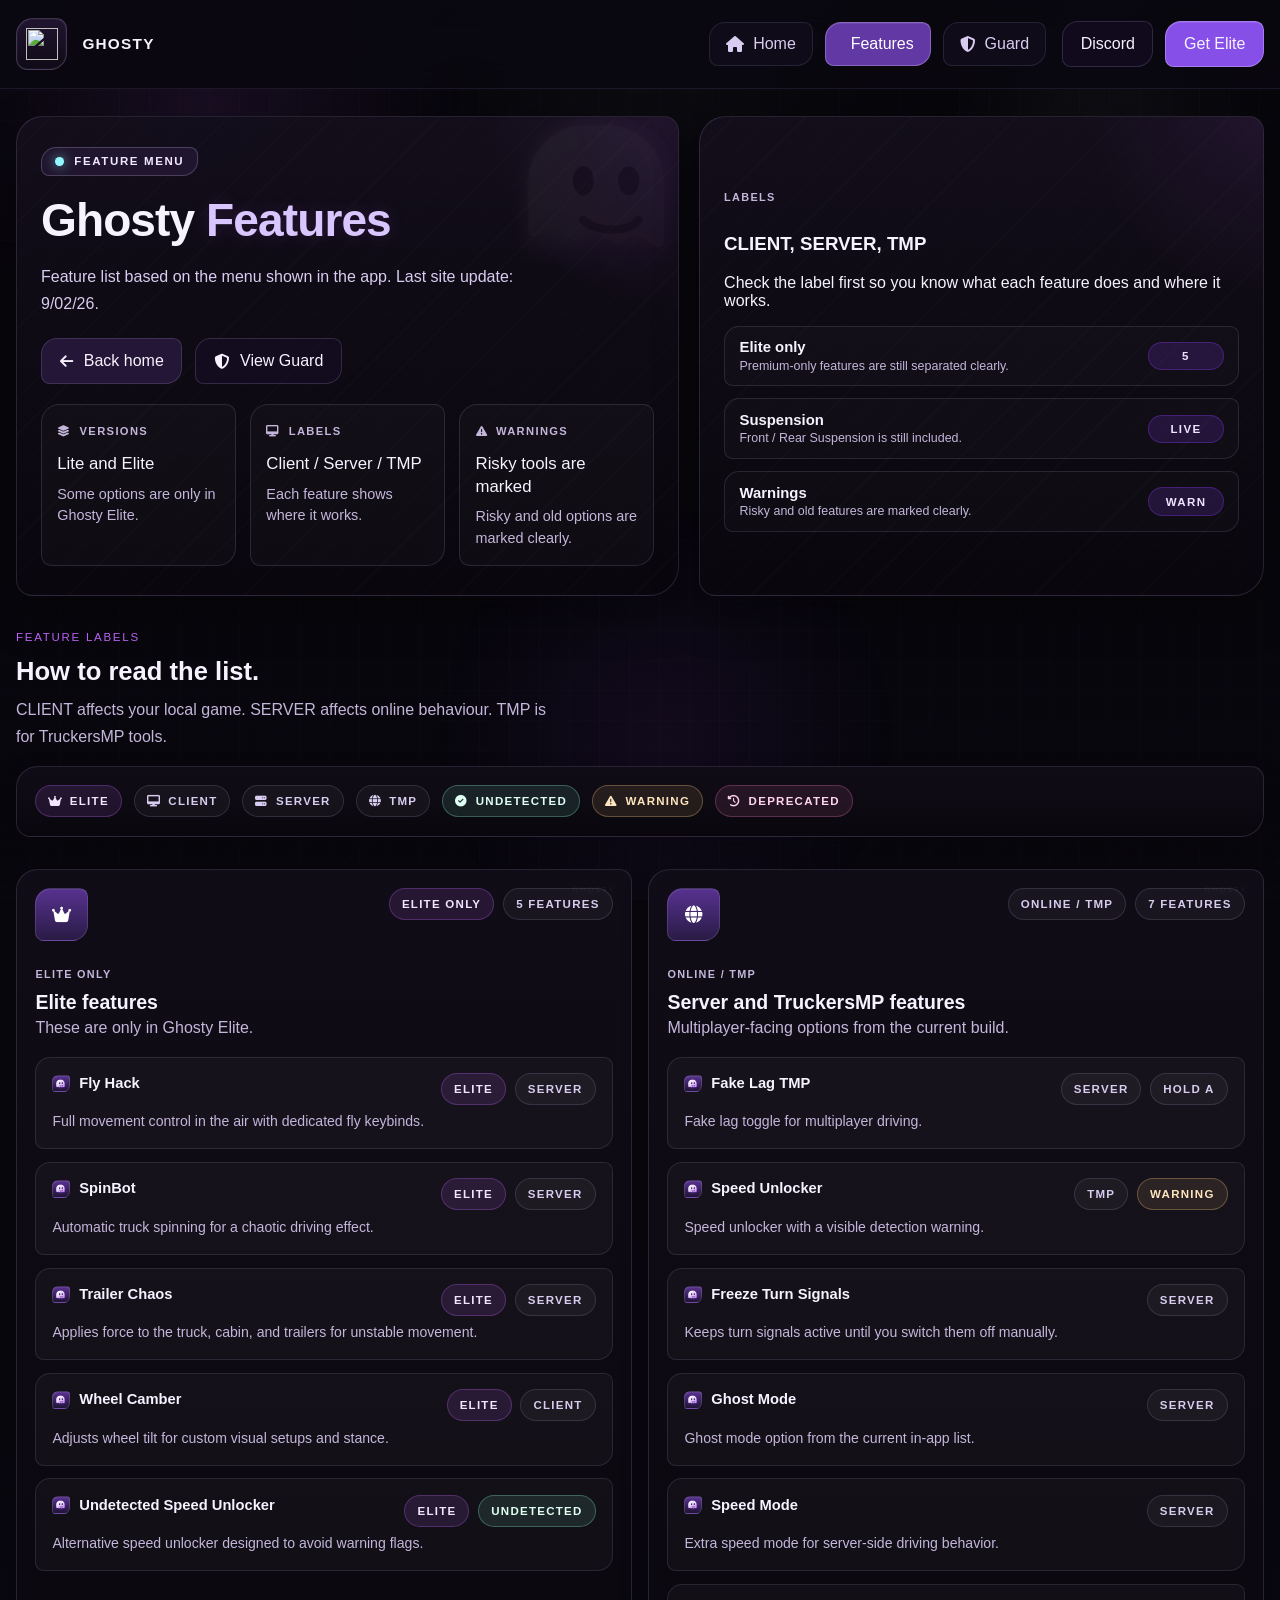
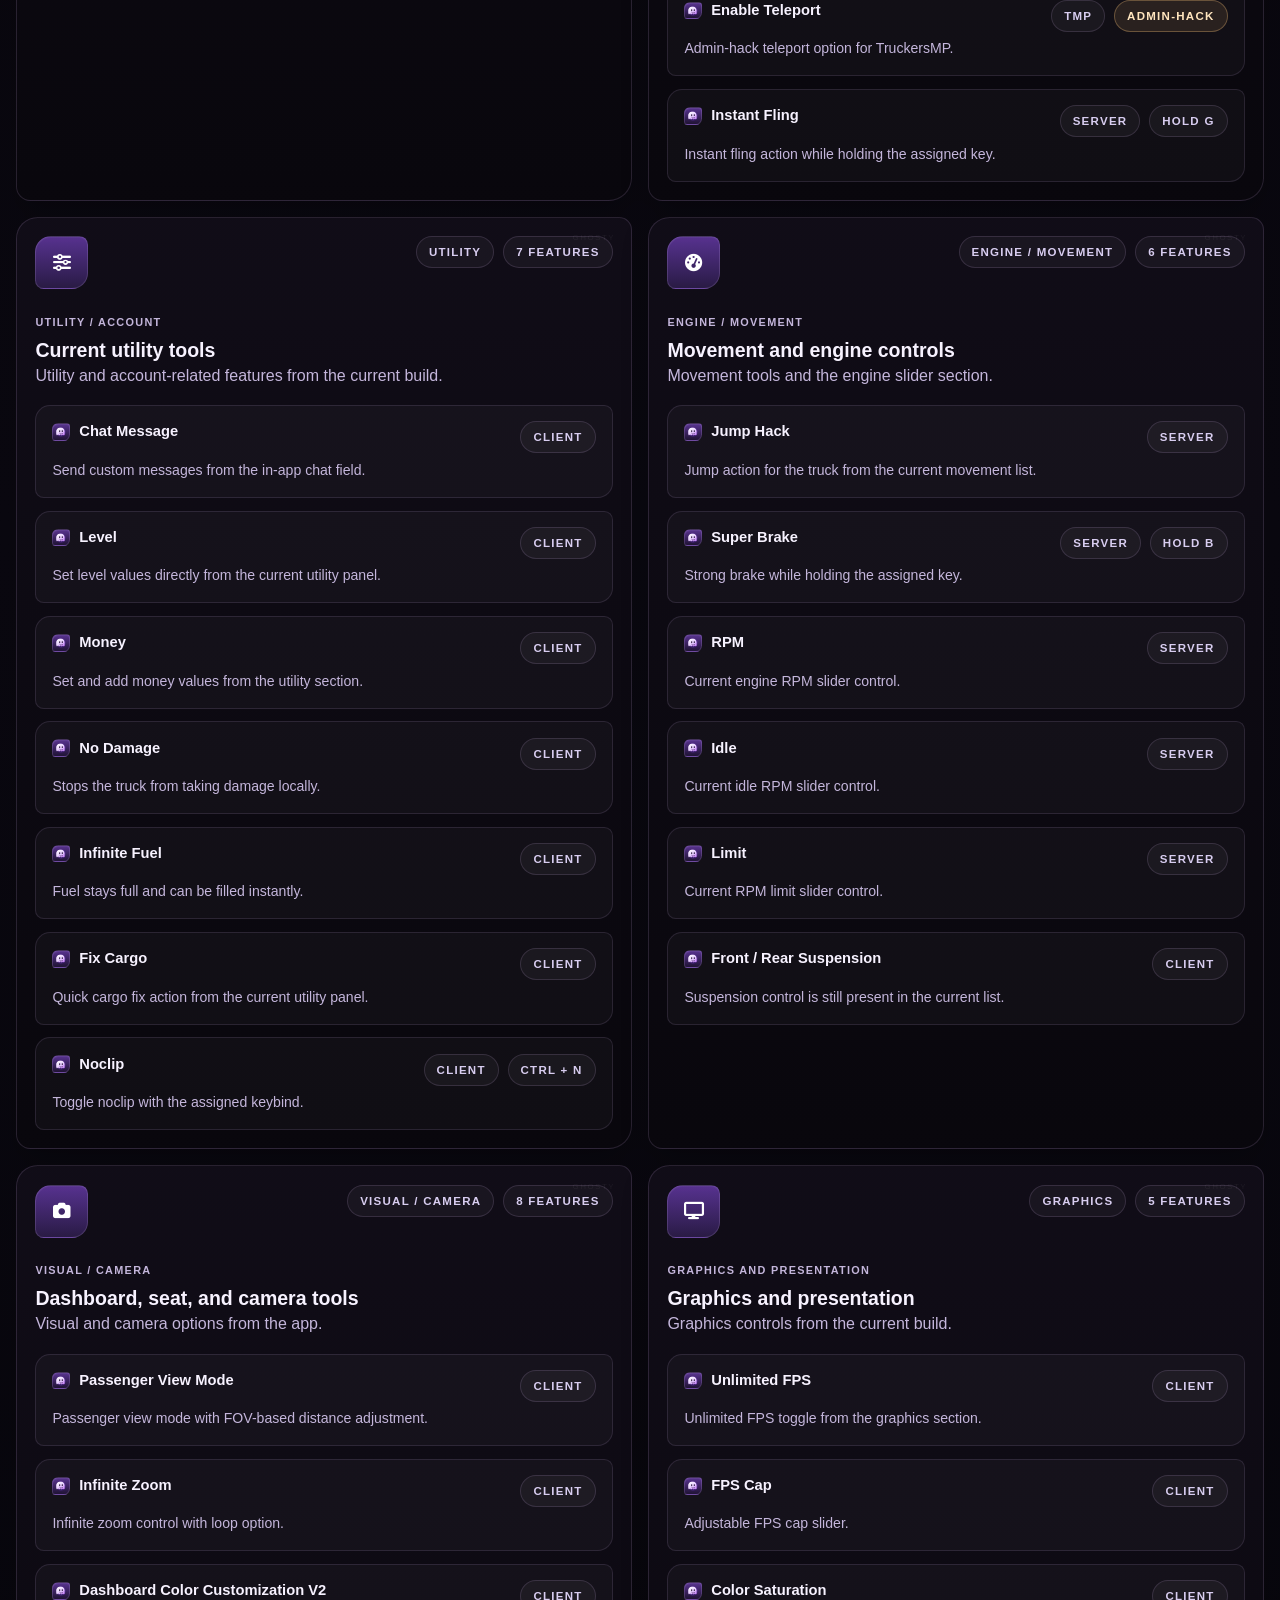
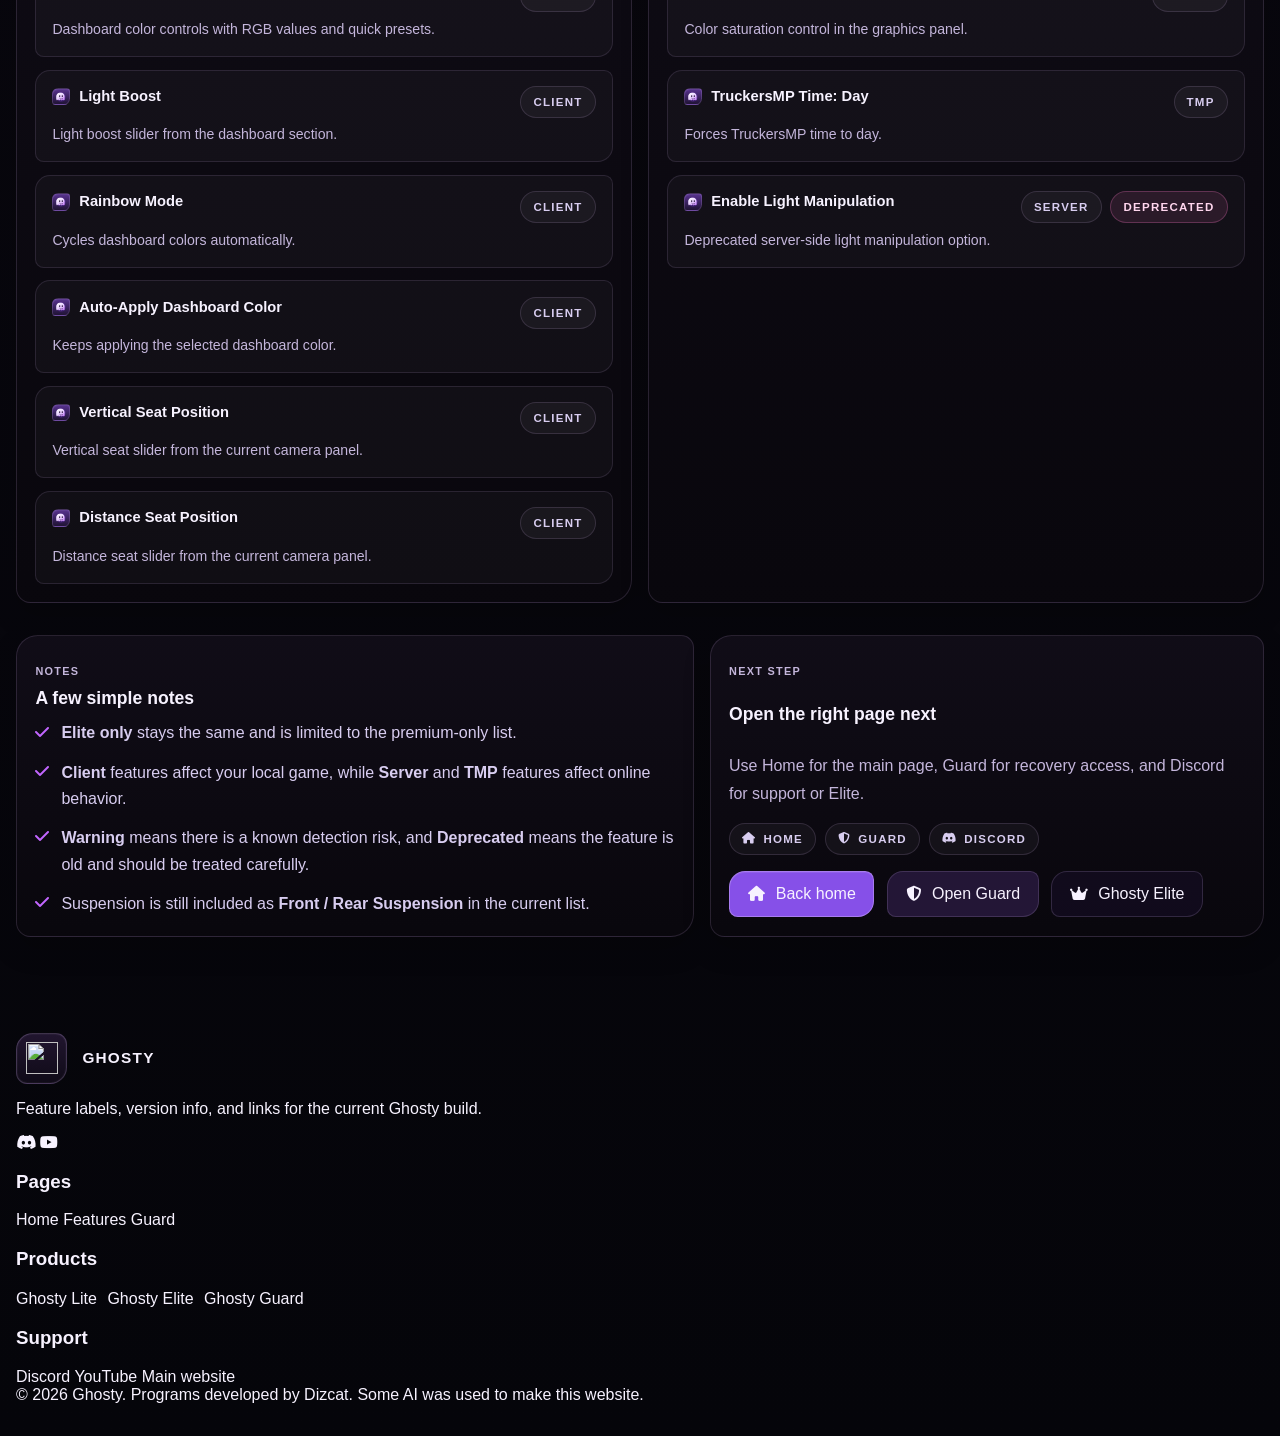
==== commit e17bcf9f: "Update features.html" ====
--- a/features.html
+++ b/features.html
@@ -5,10 +5,10 @@
   <meta name="viewport" content="width=device-width, initial-scale=1.0">
   <meta name="description" content="Browse the Ghosty feature list with Elite, TMP, Client, Server, warning, and deprecated labels in one official release page.">
   <title>Ghosty | Feature List</title>
-  <link rel="icon" type="image/svg+xml" href="assets/ghost-mark.svg">
+  <link rel="icon" type="image/png" href="assets/ghost-icon.png">
   <link rel="preconnect" href="https://fonts.googleapis.com">
   <link rel="preconnect" href="https://fonts.gstatic.com" crossorigin>
-  <link href="https://fonts.googleapis.com/css2?family=Manrope:wght@400;500;600;700;800&family=Unbounded:wght@500;700;800&display=swap" rel="stylesheet">
+  <link href="https://fonts.googleapis.com/css2?family=Oxanium:wght@500;600;700;800&family=Plus+Jakarta+Sans:wght@400;500;600;700;800&display=swap" rel="stylesheet">
   <link rel="stylesheet" href="https://cdnjs.cloudflare.com/ajax/libs/font-awesome/6.5.2/css/all.min.css">
   <link rel="stylesheet" href="assets/site.css">
 </head>
@@ -17,11 +17,10 @@
     <div class="container nav-shell">
       <a class="brand" href="index.html" aria-label="Ghosty home">
         <span class="brand-token">
-          <img src="assets/ghost-mark.svg" alt="">
+          <img src="assets/ghost-icon.png" alt="">
         </span>
         <span class="brand-copy">
           <strong>Ghosty</strong>
-          <span>Feature list</span>
         </span>
       </a>
 
@@ -38,8 +37,8 @@
           <a class="nav-link" href="guard.html"><i class="fa-solid fa-shield-halved"></i> Guard</a>
         </div>
         <div class="nav-actions">
-          <a class="button soft" href="https://discord.gg/j6p4yvsfN3" target="_blank" rel="noopener noreferrer"><i class="fa-brands fa-discord"></i> Discord</a>
-          <button class="button primary" type="button" data-modal-open="elite-modal"><i class="fa-solid fa-crown"></i> Ghosty Elite</button>
+          <a class="button soft" href="https://discord.gg/j6p4yvsfN3" target="_blank" rel="noopener noreferrer">Discord</a>
+          <button class="button primary" type="button" data-modal-open="elite-modal">Get Elite</button>
         </div>
       </nav>
     </div>
@@ -56,10 +55,10 @@
     <section class="page-hero">
       <div class="container hero-layout">
         <article class="panel hero-copy" data-reveal>
-          <div class="eyebrow"><span class="dot"></span> Feature list</div>
+          <div class="eyebrow"><span class="dot"></span> Feature menu</div>
           <h1 class="hero-title">Ghosty <span class="gradient">Features</span></h1>
           <p class="hero-lead">
-            This feature list may not always be fully updated. Last website update: 9/02/26.
+            Feature list based on the menu shown in the app. Last site update: 9/02/26.
           </p>
           <div class="hero-actions">
             <a class="button secondary" href="index.html"><i class="fa-solid fa-arrow-left"></i> Back home</a>
@@ -69,59 +68,56 @@
             <div class="metric-card">
               <span class="metric-label"><i class="fa-solid fa-layer-group"></i> Versions</span>
               <span class="metric-value">Lite and Elite</span>
-              <div class="metric-copy">Some features are only available in Ghosty Elite.</div>
+              <div class="metric-copy">Some options are only in Ghosty Elite.</div>
             </div>
             <div class="metric-card">
               <span class="metric-label"><i class="fa-solid fa-desktop"></i> Labels</span>
               <span class="metric-value">Client / Server / TMP</span>
-              <div class="metric-copy">Each feature is marked by where it works.</div>
+              <div class="metric-copy">Each feature shows where it works.</div>
             </div>
             <div class="metric-card">
               <span class="metric-label"><i class="fa-solid fa-triangle-exclamation"></i> Warnings</span>
               <span class="metric-value">Risky tools are marked</span>
-              <div class="metric-copy">Detected and deprecated features are highlighted.</div>
+              <div class="metric-copy">Risky and old options are marked clearly.</div>
             </div>
           </div>
         </article>
 
-        <aside class="panel hero-visual" data-reveal style="--reveal-delay: 0.12s;">
-          <div class="hero-side-card">
-            <p class="card-eyebrow">Labels</p>
-            <h3>CLIENT, SERVER, TMP</h3>
-            <p>Check the label first so you know where the feature works.</p>
-          </div>
-
-          <div class="hero-side-card">
-            <p class="card-eyebrow">Current list</p>
-            <div class="stack-row">
-              <div class="stack-item">
-                <div>
-                  <strong>Elite only</strong>
-                  <span>The premium-only list is still the same.</span>
+        <aside class="panel hero-visual hero-visual-features" data-reveal style="--reveal-delay: 0.12s;">
+          <div class="feature-hero-stage">
+            <div class="feature-board">
+              <article class="feature-board-card feature-board-card-labels">
+                <p class="card-eyebrow">Labels</p>
+                <h3>CLIENT, SERVER, TMP</h3>
+                <p>Check the label first so you know what each feature does and where it works.</p>
+              </article>
+
+              <article class="feature-board-card feature-board-card-list">
+                <div class="stack-row">
+                  <div class="stack-item">
+                    <div>
+                      <strong>Elite only</strong>
+                      <span>Premium-only features are still separated clearly.</span>
+                    </div>
+                    <b>5</b>
+                  </div>
+                  <div class="stack-item">
+                    <div>
+                      <strong>Suspension</strong>
+                      <span>Front / Rear Suspension is still included.</span>
+                    </div>
+                    <b>Live</b>
+                  </div>
+                  <div class="stack-item">
+                    <div>
+                      <strong>Warnings</strong>
+                      <span>Risky and old features are marked clearly.</span>
+                    </div>
+                    <b>Warn</b>
+                  </div>
                 </div>
-                <b>5</b>
-              </div>
-              <div class="stack-item">
-                <div>
-                  <strong>Suspension</strong>
-                  <span>Front / Rear Suspension is still here.</span>
-                </div>
-                <b>Live</b>
-              </div>
-              <div class="stack-item">
-                <div>
-                  <strong>Warnings</strong>
-                  <span>Risky and old features are still marked clearly.</span>
-                </div>
-                <b>Warn</b>
-              </div>
-            </div>
-          </div>
-
-          <div class="hero-side-card">
-            <p class="card-eyebrow">Website note</p>
-            <h3>Based on the current menu</h3>
-            <p>This page follows the current feature set from your screenshots instead of the old leftover list.</p>
+              </article>
+            </div>
           </div>
         </aside>
       </div>
@@ -133,7 +129,7 @@
           <div>
             <p class="kicker">Feature labels</p>
             <h2>How to read the list.</h2>
-            <p>CLIENT affects your local game. SERVER affects online behavior. TMP is for TruckersMP-specific tools.</p>
+            <p>CLIENT affects your local game. SERVER affects online behaviour. TMP is for TruckersMP tools.</p>
           </div>
         </div>
         <div class="legend-panel" data-reveal style="--reveal-delay: 0.06s;">
@@ -149,7 +145,7 @@
     </section>
 
     <section class="section-space">
-      <div class="container atlas-grid">
+      <div class="container atlas-grid feature-atlas">
         <article class="atlas-card" data-reveal>
           <div class="card-top">
             <div class="icon-box"><i class="fa-solid fa-crown"></i></div>
@@ -161,7 +157,7 @@
           <div>
             <p class="card-eyebrow">Elite only</p>
             <h3 class="card-title">Elite features</h3>
-            <p class="card-copy">These are only available in Ghosty Elite and stay the same.</p>
+            <p class="card-copy">These are only in Ghosty Elite.</p>
           </div>
           <div class="trace-list">
             <div class="trace-item">
@@ -213,7 +209,7 @@
           <div>
             <p class="card-eyebrow">Online / TMP</p>
             <h3 class="card-title">Server and TruckersMP features</h3>
-            <p class="card-copy">Current multiplayer-facing options from the in-app list.</p>
+            <p class="card-copy">Multiplayer-facing options from the current build.</p>
           </div>
           <div class="trace-list">
             <div class="trace-item">
@@ -279,7 +275,7 @@
           <div>
             <p class="card-eyebrow">Utility / Account</p>
             <h3 class="card-title">Current utility tools</h3>
-            <p class="card-copy">Main utility and account-related features from the current list.</p>
+            <p class="card-copy">Utility and account-related features from the current build.</p>
           </div>
           <div class="trace-list">
             <div class="trace-item">
@@ -345,7 +341,7 @@
           <div>
             <p class="card-eyebrow">Engine / Movement</p>
             <h3 class="card-title">Movement and engine controls</h3>
-            <p class="card-copy">Movement tools and the current engine slider section.</p>
+            <p class="card-copy">Movement tools and the engine slider section.</p>
           </div>
           <div class="trace-list">
             <div class="trace-item">
@@ -404,7 +400,7 @@
           <div>
             <p class="card-eyebrow">Visual / Camera</p>
             <h3 class="card-title">Dashboard, seat, and camera tools</h3>
-            <p class="card-copy">Current visual and camera features from the app.</p>
+            <p class="card-copy">Visual and camera options from the app.</p>
           </div>
           <div class="trace-list">
             <div class="trace-item">
@@ -477,7 +473,7 @@
           <div>
             <p class="card-eyebrow">Graphics and Presentation</p>
             <h3 class="card-title">Graphics and presentation</h3>
-            <p class="card-copy">Current graphics controls from the in-app list.</p>
+            <p class="card-copy">Graphics controls from the current build.</p>
           </div>
           <div class="trace-list">
             <div class="trace-item">
@@ -523,7 +519,7 @@
     <section class="section-space">
       <div class="container faq-layout">
         <section class="faq-panel" data-reveal>
-          <p class="card-eyebrow">Good to know</p>
+          <p class="card-eyebrow">Notes</p>
           <h3>A few simple notes</h3>
           <ul class="check-list">
             <li><i class="fa-solid fa-check"></i><span><strong>Elite only</strong> stays the same and is limited to the premium-only list.</span></li>
@@ -534,9 +530,9 @@
         </section>
 
         <aside class="cta-panel" data-reveal style="--reveal-delay: 0.08s;">
-          <p class="card-eyebrow">Useful links</p>
+          <p class="card-eyebrow">Next step</p>
           <h3>Open the right page next</h3>
-          <p class="card-copy">Use Home for the main product page, Guard for recovery access, and Discord for support or Elite.</p>
+          <p class="card-copy">Use Home for the main page, Guard for recovery access, and Discord for support or Elite.</p>
           <div class="pill-row">
             <span class="pill"><i class="fa-solid fa-house"></i> Home</span>
             <span class="pill"><i class="fa-solid fa-shield-halved"></i> Guard</span>
@@ -552,16 +548,49 @@
     </section>
   </main>
 
-  <footer class="footer">
+  <footer class="footer footer-lunar-home">
     <div class="container">
-      <div class="footer-panel">
-        <div class="footer-copy">&copy; <span data-current-year></span> Ghosty. Programs developed by Dizcat.</div>
-        <div class="footer-links">
+      <div class="footer-lunar-grid">
+        <div class="footer-brand-block">
+          <a class="brand footer-brand" href="index.html" aria-label="Ghosty home">
+            <span class="brand-token">
+              <img src="assets/ghost-icon.png" alt="">
+            </span>
+            <span class="brand-copy">
+              <strong>Ghosty</strong>
+            </span>
+          </a>
+          <p>Feature labels, version info, and links for the current Ghosty build.</p>
+          <div class="footer-socials">
+            <a href="https://discord.gg/j6p4yvsfN3" target="_blank" rel="noopener noreferrer" aria-label="Discord"><i class="fa-brands fa-discord"></i></a>
+            <a href="https://www.youtube.com/@collideghost" target="_blank" rel="noopener noreferrer" aria-label="YouTube"><i class="fa-brands fa-youtube"></i></a>
+          </div>
+        </div>
+
+        <div class="footer-link-column">
+          <h3>Pages</h3>
           <a href="index.html">Home</a>
+          <a href="features.html">Features</a>
           <a href="guard.html">Guard</a>
+        </div>
+
+        <div class="footer-link-column">
+          <h3>Products</h3>
+          <a href="https://st7.ranoz.gg/DTygp4yK-Ghosty%20Bootstrapper.exe" target="_blank" rel="noopener noreferrer">Ghosty Lite</a>
+          <button type="button" data-modal-open="elite-modal">Ghosty Elite</button>
+          <a href="guard.html">Ghosty Guard</a>
+        </div>
+
+        <div class="footer-link-column">
+          <h3>Support</h3>
+          <a href="https://discord.gg/j6p4yvsfN3" target="_blank" rel="noopener noreferrer">Discord</a>
           <a href="https://www.youtube.com/@collideghost" target="_blank" rel="noopener noreferrer">YouTube</a>
-          <a href="https://discord.gg/j6p4yvsfN3" target="_blank" rel="noopener noreferrer">Discord</a>
-        </div>
+          <a href="index.html">Main website</a>
+        </div>
+      </div>
+
+      <div class="footer-bottom-line">
+        <span>&copy; <span data-current-year></span> Ghosty. Programs developed by Dizcat. Some AI was used to make this website.</span>
       </div>
     </div>
   </footer>
@@ -575,7 +604,7 @@
         </button>
       </div>
       <p class="modal-copy">
-        Elite is a paid premium version. Join Discord to get access and setup info.
+        Elite is the paid version. Join Discord for access and setup info.
       </p>
       <div class="modal-stack">
         <div class="stack-item">
@@ -588,14 +617,13 @@
         <div class="stack-item">
           <div>
             <strong>Discord access</strong>
-            <span>Delivery and support stay in one place.</span>
+            <span>Access and support are handled in Discord.</span>
           </div>
           <b>Support</b>
         </div>
       </div>
       <div class="hero-actions">
         <a class="button primary" href="https://discord.gg/j6p4yvsfN3" target="_blank" rel="noopener noreferrer"><i class="fa-brands fa-discord"></i> Continue in Discord</a>
-        <button class="button soft" type="button" data-modal-close><i class="fa-solid fa-xmark"></i> Close</button>
       </div>
     </div>
   </div>
--- a/assets/site.css
+++ b/assets/site.css
@@ -0,0 +1,1887 @@
+:root {
+  --bg: #06030d;
+  --bg-soft: #12081d;
+  --panel: rgba(18, 10, 31, 0.88);
+  --panel-strong: rgba(27, 15, 44, 0.94);
+  --panel-glass: rgba(15, 9, 26, 0.74);
+  --line: rgba(196, 134, 255, 0.24);
+  --line-strong: rgba(218, 176, 255, 0.58);
+  --text: #f7f2ff;
+  --muted: #c4b6db;
+  --muted-strong: #d8cdf0;
+  --violet: #8f3dff;
+  --violet-strong: #c266ff;
+  --violet-soft: #4b237f;
+  --pink: #ef65ff;
+  --cyan: #93f8ff;
+  --gold: #ffd98d;
+  --ok: #8dffd6;
+  --warn: #ffc57a;
+  --danger: #ff7ac6;
+  --shadow: 0 18px 44px rgba(0, 0, 0, 0.34);
+  --shadow-soft: 0 12px 28px rgba(0, 0, 0, 0.2);
+  --radius-lg: 24px;
+  --radius-md: 18px;
+  --radius-sm: 12px;
+  --header-height: 88px;
+  --container: min(1320px, calc(100vw - 2rem));
+}
+
+*,
+*::before,
+*::after {
+  box-sizing: border-box;
+}
+
+html {
+  scroll-behavior: smooth;
+}
+
+body {
+  margin: 0;
+  min-height: 100vh;
+  font-family: "Manrope", sans-serif;
+  color: var(--text);
+  background: linear-gradient(180deg, #07060b 0%, #0a0810 46%, #05050a 100%);
+  overflow-x: hidden;
+}
+
+body::before,
+body::after {
+  content: "";
+  position: fixed;
+  inset: 0;
+  pointer-events: none;
+  z-index: -1;
+}
+
+body::before {
+  background:
+    radial-gradient(circle at 16% 12%, rgba(194, 102, 255, 0.12), transparent 20%),
+    radial-gradient(circle at 86% 16%, rgba(255, 255, 255, 0.05), transparent 14%),
+    radial-gradient(circle at 52% 82%, rgba(118, 60, 196, 0.12), transparent 24%),
+    repeating-linear-gradient(90deg, transparent 0 29px, rgba(255, 255, 255, 0.015) 29px 30px),
+    repeating-linear-gradient(0deg, transparent 0 29px, rgba(255, 255, 255, 0.012) 29px 30px);
+  opacity: 0.78;
+}
+
+body::after {
+  background:
+    radial-gradient(circle at 50% 8%, rgba(255, 255, 255, 0.05), transparent 24%),
+    linear-gradient(180deg, rgba(255, 255, 255, 0.03), transparent 18%, transparent 80%, rgba(255, 255, 255, 0.02)),
+    repeating-linear-gradient(135deg, transparent 0 44px, rgba(194, 102, 255, 0.02) 44px 45px);
+  opacity: 0.42;
+}
+
+img,
+video {
+  display: block;
+  max-width: 100%;
+}
+
+a {
+  color: inherit;
+  text-decoration: none;
+}
+
+button,
+input,
+textarea,
+select {
+  font: inherit;
+}
+
+button {
+  background: none;
+  border: 0;
+  color: inherit;
+}
+
+.container {
+  width: var(--container);
+  margin: 0 auto;
+}
+
+.site-header {
+  position: sticky;
+  top: 0;
+  z-index: 60;
+  backdrop-filter: blur(16px);
+  background: rgba(10, 8, 16, 0.86);
+  border-bottom: 1px solid rgba(208, 165, 255, 0.1);
+}
+
+.nav-shell {
+  position: relative;
+  display: flex;
+  align-items: center;
+  justify-content: space-between;
+  gap: 1rem;
+  min-height: var(--header-height);
+  padding: 0.65rem 0;
+}
+
+.brand {
+  display: inline-flex;
+  align-items: center;
+  gap: 0.95rem;
+  min-width: 0;
+}
+
+.brand-token {
+  width: 3.2rem;
+  height: 3.2rem;
+  display: grid;
+  place-items: center;
+  border-radius: 1.05rem 0.7rem 1.05rem 0.7rem;
+  background: linear-gradient(180deg, rgba(34, 22, 49, 0.96), rgba(16, 11, 24, 0.96));
+  border: 1px solid rgba(223, 190, 255, 0.22);
+  box-shadow: 0 0 0 1px rgba(255, 255, 255, 0.03) inset;
+}
+
+.brand-token img {
+  width: 2rem;
+  height: 2rem;
+}
+
+.brand-copy {
+  display: flex;
+  flex-direction: column;
+  gap: 0.18rem;
+}
+
+.brand-copy strong {
+  font-family: "Unbounded", sans-serif;
+  font-size: 0.96rem;
+  letter-spacing: 0.08em;
+  text-transform: uppercase;
+}
+
+.brand-copy span {
+  color: var(--muted);
+  font-size: 0.8rem;
+}
+
+.menu-toggle {
+  display: none;
+  align-items: center;
+  justify-content: center;
+  gap: 0.3rem;
+  flex-direction: column;
+  width: 3rem;
+  height: 3rem;
+  border-radius: 1rem 0.6rem 1rem 0.6rem;
+  cursor: pointer;
+  border: 1px solid rgba(223, 190, 255, 0.22);
+  background: rgba(19, 13, 29, 0.92);
+  box-shadow: none;
+}
+
+.menu-toggle span {
+  width: 1.2rem;
+  height: 2px;
+  border-radius: 999px;
+  background: var(--text);
+  transition: transform 0.25s ease, opacity 0.25s ease;
+}
+
+.menu-toggle[aria-expanded="true"] span:nth-child(1) {
+  transform: translateY(5px) rotate(45deg);
+}
+
+.menu-toggle[aria-expanded="true"] span:nth-child(2) {
+  opacity: 0;
+}
+
+.menu-toggle[aria-expanded="true"] span:nth-child(3) {
+  transform: translateY(-5px) rotate(-45deg);
+}
+
+.site-nav {
+  display: flex;
+  align-items: center;
+  gap: 1rem;
+}
+
+.nav-links,
+.nav-actions {
+  display: flex;
+  align-items: center;
+  gap: 0.75rem;
+}
+
+.nav-link {
+  position: relative;
+  display: inline-flex;
+  align-items: center;
+  justify-content: center;
+  gap: 0.55rem;
+  min-height: 2.75rem;
+  padding: 0 1rem;
+  border-radius: 1rem 0.55rem 1rem 0.55rem;
+  color: var(--muted-strong);
+  background: rgba(18, 13, 28, 0.88);
+  border: 1px solid rgba(223, 190, 255, 0.12);
+  transition: transform 0.25s ease, border-color 0.25s ease, box-shadow 0.25s ease, background 0.25s ease;
+}
+
+.nav-link:hover,
+.nav-link:focus-visible {
+  transform: translateY(-2px);
+  border-color: rgba(223, 190, 255, 0.28);
+  box-shadow: 0 14px 30px rgba(88, 30, 164, 0.18);
+}
+
+.nav-link.is-active {
+  color: #fff;
+  background: rgba(104, 60, 175, 0.94);
+  border-color: rgba(233, 210, 255, 0.3);
+  box-shadow: inset 0 1px 0 rgba(255, 255, 255, 0.08);
+}
+
+.nav-link.is-ghost {
+  background: linear-gradient(135deg, rgba(93, 36, 168, 0.84), rgba(32, 16, 54, 0.92));
+}
+
+.button {
+  display: inline-flex;
+  align-items: center;
+  justify-content: center;
+  gap: 0.7rem;
+  min-height: 2.9rem;
+  padding: 0.8rem 1.1rem;
+  border-radius: 1rem 0.55rem 1rem 0.55rem;
+  border: 1px solid rgba(223, 190, 255, 0.16);
+  background: rgba(21, 14, 31, 0.92);
+  color: var(--text);
+  cursor: pointer;
+  transition: transform 0.25s ease, box-shadow 0.25s ease, border-color 0.25s ease, background 0.25s ease;
+  box-shadow: none;
+}
+
+.button:hover,
+.button:focus-visible {
+  transform: translateY(-2px);
+  border-color: rgba(223, 190, 255, 0.32);
+  box-shadow: 0 18px 36px rgba(90, 27, 174, 0.2);
+}
+
+.button.primary {
+  background: #8650e8;
+  border-color: rgba(240, 217, 255, 0.32);
+  box-shadow: inset 0 1px 0 rgba(255, 255, 255, 0.08);
+}
+
+.button.secondary {
+  background: rgba(37, 23, 57, 0.96);
+}
+
+.button.soft {
+  background: rgba(27, 15, 45, 0.48);
+}
+
+.button.gold {
+  color: #1b1000;
+  background: #f0bc69;
+  border-color: rgba(255, 244, 207, 0.42);
+  box-shadow: inset 0 1px 0 rgba(255, 255, 255, 0.22);
+}
+
+.button.full {
+  width: 100%;
+}
+
+.button .fa-solid,
+.button .fa-brands {
+  font-size: 0.95rem;
+}
+
+.mobile-dock {
+  display: none;
+}
+
+main {
+  position: relative;
+  padding: 0 0 5rem;
+}
+
+.page-hero {
+  padding: 1.7rem 0 1rem;
+}
+
+.hero-layout {
+  display: grid;
+  grid-template-columns: minmax(0, 1.08fr) minmax(300px, 0.92fr);
+  gap: 1.25rem;
+  align-items: stretch;
+}
+
+.panel {
+  position: relative;
+  overflow: hidden;
+  border-radius: 1.7rem 0.95rem 1.85rem 1rem;
+  border: 1px solid rgba(223, 190, 255, 0.14);
+  background: linear-gradient(180deg, rgba(19, 14, 27, 0.97), rgba(9, 7, 13, 0.98));
+  box-shadow: var(--shadow);
+}
+
+.panel::before {
+  content: "";
+  position: absolute;
+  inset: 0;
+  background:
+    radial-gradient(circle at top right, rgba(194, 102, 255, 0.08), transparent 24%),
+    repeating-linear-gradient(135deg, transparent 0 24px, rgba(255, 255, 255, 0.014) 24px 25px);
+  pointer-events: none;
+}
+
+.panel > * {
+  position: relative;
+  z-index: 1;
+}
+
+.hero-copy::after {
+  content: "";
+  position: absolute;
+  top: -1.5rem;
+  right: -2rem;
+  width: 13rem;
+  height: 13rem;
+  background: url("ghost-mark.svg") center / contain no-repeat;
+  opacity: 0.045;
+  pointer-events: none;
+}
+
+.hero-copy,
+.hero-visual {
+  padding: 1.5rem;
+}
+
+.hero-copy {
+  display: flex;
+  flex-direction: column;
+  justify-content: center;
+  gap: 1.25rem;
+  min-height: 30rem;
+}
+
+.eyebrow {
+  width: fit-content;
+  display: inline-flex;
+  align-items: center;
+  gap: 0.65rem;
+  padding: 0.48rem 0.82rem;
+  border-radius: 0.95rem 0.5rem 0.95rem 0.5rem;
+  background: rgba(36, 24, 52, 0.86);
+  border: 1px solid rgba(228, 208, 255, 0.22);
+  color: #f2e8ff;
+  text-transform: uppercase;
+  letter-spacing: 0.14em;
+  font-size: 0.72rem;
+  font-weight: 800;
+}
+
+.eyebrow .dot {
+  width: 0.55rem;
+  height: 0.55rem;
+  border-radius: 50%;
+  background: var(--cyan);
+  box-shadow: 0 0 12px rgba(147, 248, 255, 0.7);
+}
+
+.hero-title,
+.section-title,
+.modal-title,
+.footer-title,
+.price-amount,
+.metric-value,
+.step-number,
+.trace-name,
+.kicker,
+.stat-value {
+  font-family: "Unbounded", sans-serif;
+}
+
+.hero-title {
+  margin: 0;
+  font-size: clamp(1.95rem, 3.6vw, 3.45rem);
+  line-height: 1.05;
+  letter-spacing: -0.02em;
+}
+
+.hero-title .gradient {
+  color: #d9c6ff;
+  text-shadow: 0 0 18px rgba(194, 102, 255, 0.16);
+}
+
+.hero-lead {
+  margin: 0;
+  max-width: 54ch;
+  font-size: 1rem;
+  line-height: 1.68;
+  color: var(--muted-strong);
+}
+
+.hero-actions {
+  display: flex;
+  flex-wrap: wrap;
+  gap: 0.8rem;
+}
+
+.hero-metrics {
+  display: grid;
+  grid-template-columns: repeat(3, minmax(0, 1fr));
+  gap: 0.9rem;
+}
+
+.metric-card {
+  position: relative;
+  padding: 0.95rem 0.95rem;
+  border-radius: 1.15rem 0.65rem 1.15rem 0.65rem;
+  border: 1px solid rgba(223, 190, 255, 0.14);
+  background: rgba(255, 255, 255, 0.025);
+  min-height: 7.2rem;
+}
+
+.metric-label {
+  display: inline-flex;
+  align-items: center;
+  gap: 0.5rem;
+  color: var(--muted);
+  text-transform: uppercase;
+  letter-spacing: 0.12em;
+  font-size: 0.7rem;
+  font-weight: 800;
+}
+
+.metric-value {
+  display: block;
+  margin-top: 0.9rem;
+  font-size: 1.05rem;
+  line-height: 1.35;
+}
+
+.metric-copy {
+  margin-top: 0.5rem;
+  color: var(--muted);
+  line-height: 1.5;
+  font-size: 0.9rem;
+}
+
+.hero-visual {
+  min-height: 30rem;
+  display: flex;
+  flex-direction: column;
+  justify-content: center;
+  gap: 0.9rem;
+}
+
+.hero-side-card {
+  padding: 1rem;
+  border-radius: 1.15rem 0.65rem 1.15rem 0.65rem;
+  border: 1px solid rgba(223, 190, 255, 0.12);
+  background: rgba(255, 255, 255, 0.025);
+}
+
+.hero-side-card h3 {
+  margin: 0 0 0.45rem;
+  font-size: 1rem;
+}
+
+.hero-side-card p {
+  margin: 0;
+  color: var(--muted);
+  line-height: 1.6;
+}
+
+.hero-side-card .stack-row {
+  margin-top: 0.9rem;
+}
+
+.ghost-stage {
+  --drift-x: 0px;
+  --drift-y: 0px;
+  position: relative;
+  min-height: 100%;
+  border-radius: 1.45rem 0.85rem 1.55rem 0.95rem;
+  overflow: hidden;
+  background:
+    linear-gradient(180deg, rgba(15, 11, 22, 0.97), rgba(8, 6, 12, 0.99)),
+    repeating-linear-gradient(90deg, transparent 0 31px, rgba(255, 255, 255, 0.014) 31px 32px);
+  border: 1px solid rgba(223, 190, 255, 0.08);
+}
+
+.ghost-stage::before,
+.ghost-stage::after {
+  content: "";
+  position: absolute;
+  border-radius: 50%;
+  pointer-events: none;
+}
+
+.ghost-stage::before {
+  width: 16rem;
+  height: 16rem;
+  left: auto;
+  right: -5rem;
+  top: -4rem;
+  background: radial-gradient(circle, rgba(168, 88, 255, 0.14), transparent 68%);
+  animation: drift 8s ease-in-out infinite;
+}
+
+.ghost-stage::after {
+  width: 12rem;
+  height: 12rem;
+  right: auto;
+  left: -3rem;
+  bottom: -3rem;
+  background: radial-gradient(circle, rgba(239, 101, 255, 0.1), transparent 70%);
+  animation: drift 10s ease-in-out infinite reverse;
+}
+
+.signal-pill {
+  position: absolute;
+  z-index: 3;
+  display: inline-flex;
+  align-items: center;
+  gap: 0.55rem;
+  padding: 0.72rem 0.9rem;
+  border-radius: 0.9rem 0.5rem 0.9rem 0.5rem;
+  border: 1px solid rgba(228, 208, 255, 0.16);
+  background: rgba(13, 10, 19, 0.92);
+  color: var(--muted-strong);
+  box-shadow: var(--shadow-soft);
+  backdrop-filter: blur(8px);
+  font-size: 0.76rem;
+  text-transform: uppercase;
+  letter-spacing: 0.12em;
+  font-weight: 800;
+}
+
+.signal-pill.top-left {
+  top: 1.15rem;
+  left: 1.15rem;
+}
+
+.signal-pill.bottom-right {
+  right: 1.15rem;
+  bottom: 1.15rem;
+}
+
+.signal-pill .dot {
+  width: 0.52rem;
+  height: 0.52rem;
+  border-radius: 50%;
+  background: var(--ok);
+  box-shadow: 0 0 10px rgba(141, 255, 214, 0.7);
+}
+
+.spectral-core {
+  position: absolute;
+  inset: 50% auto auto 50%;
+  width: 10.8rem;
+  height: 10.8rem;
+  transform: translate(calc(-50% + var(--drift-x)), calc(-50% + var(--drift-y)));
+  display: grid;
+  place-items: center;
+}
+
+.spectral-core::before,
+.spectral-core::after {
+  content: "";
+  position: absolute;
+  inset: 0;
+  border-radius: 50%;
+}
+
+.spectral-core::before {
+  background: linear-gradient(180deg, rgba(101, 57, 170, 0.96), rgba(52, 31, 88, 0.98));
+  box-shadow: 0 0 0 1px rgba(255, 255, 255, 0.06) inset;
+}
+
+.spectral-core::after {
+  inset: -0.8rem;
+  border: 1px solid rgba(223, 190, 255, 0.18);
+  animation: pulseRing 5s linear infinite;
+}
+
+.spectral-core img {
+  position: relative;
+  z-index: 2;
+  width: 4.9rem;
+  height: 4.9rem;
+  filter: drop-shadow(0 10px 24px rgba(0, 0, 0, 0.28));
+}
+
+.orb {
+  position: absolute;
+  border-radius: 50%;
+  filter: blur(1px);
+}
+
+.orb.a {
+  top: 18%;
+  right: 16%;
+  width: 2.6rem;
+  height: 2.6rem;
+  background: radial-gradient(circle, rgba(147, 248, 255, 0.9), rgba(147, 248, 255, 0));
+  animation: floatOrb 5s ease-in-out infinite;
+}
+
+.orb.b {
+  left: 18%;
+  bottom: 22%;
+  width: 3.4rem;
+  height: 3.4rem;
+  background: radial-gradient(circle, rgba(239, 101, 255, 0.86), rgba(239, 101, 255, 0));
+  animation: floatOrb 7s ease-in-out infinite reverse;
+}
+
+.orb.c {
+  left: 55%;
+  top: 15%;
+  width: 1.8rem;
+  height: 1.8rem;
+  background: radial-gradient(circle, rgba(255, 255, 255, 0.78), rgba(255, 255, 255, 0));
+  animation: floatOrb 6.2s ease-in-out infinite;
+}
+
+.float-card {
+  position: absolute;
+  z-index: 3;
+  max-width: 16rem;
+  padding: 0.95rem 0.95rem 0.95rem 1rem;
+  border-radius: 1.15rem 0.65rem 1.15rem 0.65rem;
+  border: 1px solid rgba(228, 208, 255, 0.14);
+  background: rgba(12, 9, 18, 0.92);
+  box-shadow: 0 12px 24px rgba(0, 0, 0, 0.22);
+  backdrop-filter: blur(12px);
+}
+
+.float-card.card-left {
+  left: 1rem;
+  bottom: 5.7rem;
+  animation: bob 8s ease-in-out infinite;
+}
+
+.float-card.card-right {
+  right: 1rem;
+  top: 5.4rem;
+  animation: bob 9s ease-in-out infinite reverse;
+}
+
+.float-card.card-bottom {
+  left: 50%;
+  bottom: 1.15rem;
+  transform: translateX(-50%);
+  width: calc(100% - 2.3rem);
+  max-width: none;
+  animation: none;
+}
+
+.float-label {
+  display: inline-flex;
+  align-items: center;
+  gap: 0.45rem;
+  color: var(--muted);
+  text-transform: uppercase;
+  letter-spacing: 0.12em;
+  font-size: 0.67rem;
+  font-weight: 800;
+}
+
+.float-label .dot {
+  width: 0.48rem;
+  height: 0.48rem;
+  border-radius: 50%;
+}
+
+.float-label .ok {
+  background: var(--ok);
+  box-shadow: 0 0 12px rgba(141, 255, 214, 0.62);
+}
+
+.float-label .warn {
+  background: var(--warn);
+  box-shadow: 0 0 12px rgba(255, 197, 122, 0.54);
+}
+
+.float-title {
+  margin: 0.7rem 0 0.45rem;
+  font-weight: 800;
+  font-size: 1.02rem;
+}
+
+.float-copy {
+  margin: 0;
+  color: var(--muted);
+  line-height: 1.6;
+  font-size: 0.88rem;
+}
+
+.stack-row {
+  display: grid;
+  gap: 0.75rem;
+}
+
+.stack-item {
+  display: flex;
+  align-items: center;
+  justify-content: space-between;
+  gap: 0.9rem;
+  padding: 0.8rem 0.9rem;
+  border-radius: 0.95rem 0.55rem 0.95rem 0.55rem;
+  background: rgba(255, 255, 255, 0.02);
+  border: 1px solid rgba(228, 208, 255, 0.12);
+}
+
+.stack-item strong {
+  display: block;
+  font-size: 0.93rem;
+}
+
+.stack-item span {
+  display: block;
+  color: var(--muted);
+  font-size: 0.78rem;
+  margin-top: 0.2rem;
+}
+
+.stack-item b {
+  display: inline-flex;
+  align-items: center;
+  justify-content: center;
+  min-width: 4.7rem;
+  padding: 0.45rem 0.7rem;
+  border-radius: 999px;
+  font-size: 0.72rem;
+  text-transform: uppercase;
+  letter-spacing: 0.12em;
+  background: rgba(143, 61, 255, 0.16);
+  border: 1px solid rgba(143, 61, 255, 0.3);
+  color: #f0e3ff;
+}
+
+.section-space {
+  padding: 1rem 0;
+}
+
+.section-heading {
+  display: flex;
+  align-items: end;
+  justify-content: space-between;
+  gap: 1rem;
+  margin-bottom: 1rem;
+}
+
+.section-heading .kicker {
+  margin: 0 0 0.6rem;
+  color: var(--violet-strong);
+  font-size: 0.72rem;
+  letter-spacing: 0.15em;
+  text-transform: uppercase;
+}
+
+.section-heading h2 {
+  margin: 0;
+  font-size: clamp(1.4rem, 2vw, 2.2rem);
+  line-height: 1.15;
+}
+
+.section-heading p {
+  margin: 0.55rem 0 0;
+  max-width: 60ch;
+  color: var(--muted);
+  line-height: 1.7;
+}
+
+.section-note {
+  max-width: 34ch;
+  color: var(--muted);
+  line-height: 1.6;
+  text-align: right;
+}
+
+.card-grid {
+  display: grid;
+  grid-template-columns: repeat(12, minmax(0, 1fr));
+  gap: 1rem;
+}
+
+.ghost-card,
+.atlas-card,
+.faq-panel,
+.cta-panel,
+.legend-panel,
+.story-panel,
+.showcase-panel,
+.insight-panel,
+.price-card,
+.status-panel,
+.step-card {
+  position: relative;
+  overflow: hidden;
+  border-radius: 1.35rem 0.8rem 1.45rem 0.9rem;
+  border: 1px solid rgba(223, 190, 255, 0.14);
+  background: linear-gradient(180deg, rgba(17, 13, 24, 0.97), rgba(9, 7, 13, 0.98));
+  box-shadow: var(--shadow-soft);
+  padding: 1.15rem;
+}
+
+.ghost-card::after,
+.atlas-card::after,
+.story-panel::after,
+.price-card::after {
+  content: "Ghosty";
+  position: absolute;
+  top: 0.95rem;
+  right: 1rem;
+  font-family: "Unbounded", sans-serif;
+  font-size: 0.5rem;
+  letter-spacing: 0.18em;
+  text-transform: uppercase;
+  color: rgba(255, 255, 255, 0.06);
+  pointer-events: none;
+}
+
+.ghost-card {
+  grid-column: span 4;
+  display: flex;
+  flex-direction: column;
+  gap: 1rem;
+  min-height: 100%;
+  transition: transform 0.25s ease, border-color 0.25s ease, box-shadow 0.25s ease;
+}
+
+.ghost-card:hover,
+.atlas-card:hover,
+.price-card:hover,
+.step-card:hover {
+  transform: translateY(-4px);
+  border-color: rgba(223, 190, 255, 0.28);
+  box-shadow: 0 24px 44px rgba(82, 28, 157, 0.22);
+}
+
+.ghost-card.wide,
+.atlas-card.wide,
+.showcase-panel.wide,
+.insight-panel.wide,
+.faq-panel.wide,
+.cta-panel.wide,
+.status-panel.wide {
+  grid-column: span 6;
+}
+
+.ghost-card.full,
+.atlas-card.full,
+.showcase-panel.full,
+.insight-panel.full,
+.faq-panel.full,
+.cta-panel.full,
+.status-panel.full {
+  grid-column: 1 / -1;
+}
+
+.card-top {
+  display: flex;
+  align-items: start;
+  justify-content: space-between;
+  gap: 1rem;
+}
+
+.icon-box {
+  width: 3.3rem;
+  height: 3.3rem;
+  display: grid;
+  place-items: center;
+  flex-shrink: 0;
+  border-radius: 1rem 0.55rem 1rem 0.55rem;
+  border: 1px solid rgba(223, 190, 255, 0.16);
+  background: linear-gradient(180deg, rgba(92, 53, 151, 0.94), rgba(43, 28, 71, 0.96));
+  box-shadow: inset 0 1px 0 rgba(255, 255, 255, 0.04);
+  font-size: 1.1rem;
+  color: #fff;
+}
+
+.icon-box.soft {
+  background: linear-gradient(145deg, rgba(53, 30, 83, 0.88), rgba(25, 13, 42, 0.92));
+}
+
+.card-eyebrow,
+.mini-label {
+  display: inline-flex;
+  align-items: center;
+  gap: 0.45rem;
+  color: var(--muted);
+  text-transform: uppercase;
+  letter-spacing: 0.12em;
+  font-size: 0.68rem;
+  font-weight: 800;
+}
+
+.card-title {
+  margin: 0;
+  font-size: 1.22rem;
+  font-weight: 800;
+}
+
+.card-copy {
+  margin: 0;
+  color: var(--muted);
+  line-height: 1.7;
+}
+
+.inline-actions {
+  display: flex;
+  flex-wrap: wrap;
+  gap: 0.7rem;
+  margin-top: auto;
+}
+
+.pill-row,
+.tag-row {
+  display: flex;
+  flex-wrap: wrap;
+  gap: 0.55rem;
+}
+
+.pill,
+.tag,
+.legend-pill,
+.trace-tag {
+  display: inline-flex;
+  align-items: center;
+  gap: 0.45rem;
+  min-height: 2rem;
+  padding: 0.42rem 0.75rem;
+  border-radius: 999px;
+  font-size: 0.72rem;
+  text-transform: uppercase;
+  letter-spacing: 0.11em;
+  font-weight: 800;
+  border: 1px solid rgba(223, 190, 255, 0.14);
+  background: rgba(255, 255, 255, 0.04);
+  color: var(--muted-strong);
+}
+
+.tag.ok,
+.legend-pill.ok,
+.trace-tag.ok {
+  border-color: rgba(141, 255, 214, 0.28);
+  background: rgba(141, 255, 214, 0.1);
+  color: #dffff3;
+}
+
+.tag.warn,
+.legend-pill.warn,
+.trace-tag.warn {
+  border-color: rgba(255, 197, 122, 0.3);
+  background: rgba(255, 197, 122, 0.1);
+  color: #ffe5be;
+}
+
+.tag.danger,
+.legend-pill.danger,
+.trace-tag.danger {
+  border-color: rgba(255, 122, 198, 0.26);
+  background: rgba(255, 122, 198, 0.1);
+  color: #ffd6ee;
+}
+
+.tag.violet,
+.legend-pill.violet,
+.trace-tag.violet {
+  border-color: rgba(194, 102, 255, 0.28);
+  background: rgba(194, 102, 255, 0.12);
+  color: #f3e4ff;
+}
+
+.stats-strip {
+  display: grid;
+  grid-template-columns: repeat(4, minmax(0, 1fr));
+  gap: 0.9rem;
+}
+
+.story-panel {
+  grid-column: span 3;
+  min-height: 8.7rem;
+}
+
+.stat-value {
+  display: block;
+  margin-top: 1rem;
+  font-size: 1.28rem;
+  line-height: 1.3;
+}
+
+.stat-copy {
+  margin-top: 0.55rem;
+  color: var(--muted);
+  line-height: 1.65;
+}
+
+.showcase-grid {
+  display: grid;
+  grid-template-columns: minmax(0, 1.05fr) minmax(0, 0.95fr);
+  gap: 1rem;
+}
+
+.video-frame {
+  position: relative;
+  overflow: hidden;
+  border-radius: 1.2rem 0.7rem 1.2rem 0.75rem;
+  border: 1px solid rgba(223, 190, 255, 0.16);
+  background: linear-gradient(180deg, rgba(14, 10, 20, 0.98), rgba(7, 5, 10, 0.99));
+  padding: 1rem;
+}
+
+.video-frame::before {
+  content: "";
+  position: absolute;
+  inset: 0;
+  background:
+    linear-gradient(180deg, rgba(255, 255, 255, 0.06), transparent 16%, transparent 84%, rgba(255, 255, 255, 0.04));
+  pointer-events: none;
+}
+
+.video-frame .media-head {
+  display: flex;
+  align-items: center;
+  justify-content: space-between;
+  gap: 1rem;
+  margin-bottom: 0.9rem;
+}
+
+.media-title {
+  display: inline-flex;
+  align-items: center;
+  gap: 0.6rem;
+  font-weight: 800;
+}
+
+.media-badge {
+  padding: 0.42rem 0.72rem;
+  border-radius: 999px;
+  border: 1px solid rgba(223, 190, 255, 0.18);
+  background: rgba(255, 255, 255, 0.04);
+  color: var(--muted);
+  font-size: 0.74rem;
+  text-transform: uppercase;
+  letter-spacing: 0.11em;
+  font-weight: 800;
+}
+
+.showcase-video,
+.showcase-embed {
+  width: 100%;
+  aspect-ratio: 16 / 9;
+  border-radius: 1.2rem;
+  border: 1px solid rgba(223, 190, 255, 0.12);
+  background: #09040f;
+}
+
+.showcase-video {
+  object-fit: cover;
+}
+
+.showcase-embed {
+  display: block;
+}
+
+.video-link-card {
+  min-height: min(24rem, 56vw);
+  display: grid;
+  place-items: center;
+  text-align: center;
+  padding: 1.6rem;
+  border-radius: 1.2rem;
+  border: 1px solid rgba(223, 190, 255, 0.12);
+  background:
+    radial-gradient(circle at 50% 24%, rgba(194, 102, 255, 0.14), transparent 28%),
+    linear-gradient(180deg, rgba(17, 11, 27, 0.98), rgba(8, 5, 14, 0.99));
+}
+
+.video-link-copy {
+  display: grid;
+  justify-items: center;
+  gap: 0.9rem;
+  max-width: 28rem;
+}
+
+.video-link-icon {
+  width: 4.6rem;
+  height: 4.6rem;
+  display: grid;
+  place-items: center;
+  border-radius: 1.2rem 0.7rem 1.2rem 0.7rem;
+  border: 1px solid rgba(223, 190, 255, 0.18);
+  background: linear-gradient(180deg, rgba(110, 60, 184, 0.96), rgba(44, 25, 73, 0.98));
+  font-size: 1.4rem;
+  color: #fff;
+}
+
+.video-link-copy h3 {
+  margin: 0;
+  font-size: 1.18rem;
+}
+
+.video-link-copy p {
+  margin: 0;
+  color: var(--muted);
+  line-height: 1.7;
+}
+
+.insight-list,
+.bullet-list,
+.check-list,
+.price-list {
+  display: grid;
+  gap: 0.8rem;
+  padding: 0;
+  margin: 0;
+  list-style: none;
+}
+
+.insight-list li,
+.bullet-list li,
+.check-list li,
+.price-list li {
+  display: flex;
+  align-items: start;
+  gap: 0.75rem;
+  color: var(--muted-strong);
+  line-height: 1.65;
+}
+
+.insight-list i,
+.bullet-list i,
+.check-list i,
+.price-list i {
+  margin-top: 0.2rem;
+  color: var(--violet-strong);
+}
+
+.legend-panel {
+  display: flex;
+  flex-wrap: wrap;
+  gap: 0.75rem;
+}
+
+.atlas-grid {
+  display: grid;
+  grid-template-columns: repeat(12, minmax(0, 1fr));
+  gap: 1rem;
+}
+
+.atlas-card {
+  grid-column: span 6;
+  display: flex;
+  flex-direction: column;
+  gap: 1rem;
+}
+
+.trace-list {
+  display: grid;
+  gap: 0.8rem;
+}
+
+.trace-item {
+  padding: 0.95rem 1rem;
+  border-radius: 0.95rem 0.55rem 0.95rem 0.55rem;
+  border: 1px solid rgba(223, 190, 255, 0.12);
+  background: rgba(255, 255, 255, 0.03);
+}
+
+.trace-head {
+  display: flex;
+  align-items: start;
+  justify-content: space-between;
+  gap: 1rem;
+}
+
+.trace-name {
+  margin: 0;
+  font-size: 0.92rem;
+  line-height: 1.45;
+  display: flex;
+  align-items: center;
+  gap: 0.58rem;
+}
+
+.trace-name::before {
+  content: "";
+  width: 1.1rem;
+  height: 1.1rem;
+  flex-shrink: 0;
+  border-radius: 0.4rem 0.22rem 0.4rem 0.22rem;
+  border: 1px solid rgba(223, 190, 255, 0.18);
+  background:
+    url("ghost-mark.svg") center / 0.72rem 0.72rem no-repeat,
+    linear-gradient(180deg, rgba(93, 54, 151, 0.94), rgba(33, 20, 54, 0.96));
+  box-shadow: inset 0 1px 0 rgba(255, 255, 255, 0.06);
+}
+
+.trace-copy {
+  margin: 0.4rem 0 0;
+  color: var(--muted);
+  line-height: 1.55;
+  font-size: 0.88rem;
+}
+
+.steps-grid {
+  display: grid;
+  grid-template-columns: repeat(4, minmax(0, 1fr));
+  gap: 1rem;
+}
+
+.step-card {
+  min-height: 100%;
+}
+
+.step-number {
+  display: inline-flex;
+  align-items: center;
+  justify-content: center;
+  width: 2.7rem;
+  height: 2.7rem;
+  border-radius: 0.95rem 0.55rem 0.95rem 0.55rem;
+  background: #8450e7;
+  box-shadow: none;
+  font-size: 0.95rem;
+}
+
+.step-card h3 {
+  margin: 1rem 0 0.6rem;
+  font-size: 1rem;
+}
+
+.step-card p {
+  margin: 0;
+  color: var(--muted);
+  line-height: 1.65;
+}
+
+.status-grid,
+.pricing-grid {
+  display: grid;
+  grid-template-columns: repeat(3, minmax(0, 1fr));
+  gap: 1rem;
+}
+
+.status-panel h3,
+.price-card h3,
+.faq-panel h3,
+.cta-panel h3 {
+  margin: 0 0 0.7rem;
+  font-size: 1.1rem;
+}
+
+.status-row {
+  display: flex;
+  align-items: center;
+  justify-content: space-between;
+  gap: 1rem;
+  padding: 0.85rem 0.95rem;
+  border-radius: 0.95rem 0.55rem 0.95rem 0.55rem;
+  background: rgba(255, 255, 255, 0.03);
+  border: 1px solid rgba(223, 190, 255, 0.1);
+}
+
+.status-row + .status-row {
+  margin-top: 0.75rem;
+}
+
+.status-row span {
+  color: var(--muted);
+}
+
+.status-row b {
+  font-size: 0.74rem;
+  text-transform: uppercase;
+  letter-spacing: 0.12em;
+  padding: 0.42rem 0.62rem;
+  border-radius: 999px;
+  border: 1px solid rgba(141, 255, 214, 0.24);
+  background: rgba(141, 255, 214, 0.1);
+  color: #e1fff4;
+}
+
+.price-card {
+  display: flex;
+  flex-direction: column;
+  gap: 1rem;
+}
+
+.price-card.featured {
+  border-color: rgba(255, 217, 141, 0.34);
+  box-shadow: 0 24px 44px rgba(255, 188, 81, 0.16);
+}
+
+.price-kicker {
+  display: inline-flex;
+  align-items: center;
+  gap: 0.45rem;
+  width: fit-content;
+  padding: 0.4rem 0.7rem;
+  border-radius: 0.95rem 0.55rem 0.95rem 0.55rem;
+  background: rgba(255, 217, 141, 0.12);
+  border: 1px solid rgba(255, 217, 141, 0.24);
+  color: #ffebb9;
+  font-size: 0.72rem;
+  text-transform: uppercase;
+  letter-spacing: 0.12em;
+  font-weight: 800;
+}
+
+.price-amount {
+  font-size: clamp(1.7rem, 3vw, 2.6rem);
+  line-height: 1.1;
+}
+
+.price-subcopy {
+  color: var(--muted);
+  line-height: 1.6;
+}
+
+.faq-layout {
+  display: grid;
+  grid-template-columns: minmax(0, 1.1fr) minmax(300px, 0.9fr);
+  gap: 1rem;
+}
+
+.accordion-list {
+  display: grid;
+  gap: 0.8rem;
+}
+
+.accordion-item {
+  overflow: hidden;
+  border-radius: 1rem 0.6rem 1rem 0.6rem;
+  border: 1px solid rgba(223, 190, 255, 0.12);
+  background: rgba(255, 255, 255, 0.03);
+}
+
+.accordion-trigger {
+  width: 100%;
+  display: flex;
+  align-items: center;
+  justify-content: space-between;
+  gap: 1rem;
+  padding: 1rem 1.1rem;
+  cursor: pointer;
+  text-align: left;
+  font-weight: 700;
+}
+
+.accordion-trigger span {
+  font-size: 0.96rem;
+  line-height: 1.5;
+}
+
+.accordion-trigger i {
+  transition: transform 0.25s ease;
+  color: var(--violet-strong);
+}
+
+.accordion-item.is-open .accordion-trigger i {
+  transform: rotate(45deg);
+}
+
+.accordion-content {
+  max-height: 0;
+  overflow: hidden;
+  transition: max-height 0.28s ease;
+}
+
+.accordion-copy {
+  padding: 0 1.1rem 1rem;
+  color: var(--muted);
+  line-height: 1.7;
+}
+
+.cta-panel {
+  display: flex;
+  flex-direction: column;
+  justify-content: space-between;
+  gap: 1rem;
+}
+
+.cta-panel .hero-actions,
+.faq-panel .hero-actions {
+  margin-top: auto;
+}
+
+.footer {
+  padding: 0 0 2rem;
+}
+
+.footer-panel {
+  display: flex;
+  align-items: center;
+  justify-content: space-between;
+  gap: 1rem;
+  padding: 1.1rem 1.2rem;
+  border-radius: 1.15rem 0.7rem 1.15rem 0.7rem;
+  border: 1px solid rgba(223, 190, 255, 0.12);
+  background: rgba(16, 9, 28, 0.74);
+}
+
+.footer-copy,
+.footer-links {
+  color: var(--muted);
+  font-size: 0.92rem;
+}
+
+.footer-links {
+  display: flex;
+  flex-wrap: wrap;
+  gap: 1rem;
+}
+
+.footer-links a:hover,
+.footer-links a:focus-visible {
+  color: #fff;
+}
+
+.modal {
+  position: fixed;
+  inset: 0;
+  z-index: 90;
+  display: grid;
+  place-items: center;
+  padding: 1rem;
+  background: rgba(4, 2, 8, 0.72);
+  backdrop-filter: blur(16px);
+  opacity: 0;
+  visibility: hidden;
+  transition: opacity 0.24s ease, visibility 0.24s ease;
+}
+
+.modal.is-active {
+  opacity: 1;
+  visibility: visible;
+}
+
+.modal-card {
+  width: min(100%, 36rem);
+  position: relative;
+  padding: 1.4rem;
+  border-radius: 1.25rem 0.75rem 1.25rem 0.75rem;
+  border: 1px solid rgba(223, 190, 255, 0.18);
+  background:
+    radial-gradient(circle at top left, rgba(195, 102, 255, 0.16), transparent 30%),
+    linear-gradient(180deg, rgba(26, 15, 43, 0.98), rgba(10, 6, 17, 0.98));
+  box-shadow: 0 30px 70px rgba(0, 0, 0, 0.4);
+}
+
+.modal-head {
+  display: flex;
+  align-items: start;
+  justify-content: space-between;
+  gap: 1rem;
+}
+
+.modal-title {
+  margin: 0;
+  font-size: 1.3rem;
+  line-height: 1.35;
+}
+
+.modal-close {
+  width: 2.7rem;
+  height: 2.7rem;
+  display: inline-grid;
+  place-items: center;
+  border-radius: 999px;
+  cursor: pointer;
+  border: 1px solid rgba(223, 190, 255, 0.16);
+  background: rgba(255, 255, 255, 0.04);
+}
+
+.modal-copy {
+  margin: 1rem 0 1.1rem;
+  color: var(--muted);
+  line-height: 1.7;
+}
+
+.modal-stack {
+  display: grid;
+  gap: 0.8rem;
+  margin-bottom: 1.1rem;
+}
+
+.modal-stack .stack-item {
+  background: rgba(255, 255, 255, 0.04);
+}
+
+.redirect-shell {
+  min-height: 100vh;
+  display: grid;
+  place-items: center;
+  padding: 1.5rem;
+}
+
+.redirect-card {
+  width: min(100%, 34rem);
+  text-align: center;
+}
+
+[data-reveal] {
+  opacity: 0;
+  transform: translateY(28px) scale(0.98);
+  transition:
+    opacity 0.7s cubic-bezier(0.2, 0.8, 0.2, 1),
+    transform 0.7s cubic-bezier(0.2, 0.8, 0.2, 1);
+  transition-delay: var(--reveal-delay, 0s);
+}
+
+[data-reveal].is-visible {
+  opacity: 1;
+  transform: none;
+}
+
+@keyframes pulseRing {
+  0% {
+    transform: scale(0.94);
+    opacity: 0.85;
+  }
+  50% {
+    transform: scale(1.04);
+    opacity: 0.36;
+  }
+  100% {
+    transform: scale(0.94);
+    opacity: 0.85;
+  }
+}
+
+@keyframes floatOrb {
+  0%,
+  100% {
+    transform: translate3d(0, 0, 0);
+  }
+  50% {
+    transform: translate3d(0, -12px, 0);
+  }
+}
+
+@keyframes bob {
+  0%,
+  100% {
+    transform: translate3d(0, 0, 0);
+  }
+  50% {
+    transform: translate3d(0, -10px, 0);
+  }
+}
+
+@keyframes drift {
+  0%,
+  100% {
+    transform: translate3d(0, 0, 0);
+  }
+  50% {
+    transform: translate3d(18px, 14px, 0);
+  }
+}
+
+@media (max-width: 1100px) {
+  .hero-layout,
+  .showcase-grid,
+  .faq-layout {
+    grid-template-columns: 1fr;
+  }
+
+  .hero-copy,
+  .hero-visual {
+    min-height: auto;
+  }
+
+  .hero-metrics,
+  .stats-strip,
+  .pricing-grid,
+  .status-grid {
+    grid-template-columns: repeat(2, minmax(0, 1fr));
+  }
+
+  .steps-grid {
+    grid-template-columns: repeat(2, minmax(0, 1fr));
+  }
+}
+
+@media (max-width: 960px) {
+  :root {
+    --header-height: 78px;
+    --container: min(1200px, calc(100vw - 1.2rem));
+  }
+
+  .menu-toggle {
+    display: inline-flex;
+  }
+
+  .site-nav {
+    position: absolute;
+    top: calc(100% + 0.8rem);
+    left: 0;
+    right: 0;
+    flex-direction: column;
+    align-items: stretch;
+    gap: 0.85rem;
+    padding: 1rem;
+    border-radius: 1.4rem;
+    border: 1px solid rgba(223, 190, 255, 0.16);
+    background: rgba(13, 8, 23, 0.95);
+    box-shadow: 0 22px 44px rgba(0, 0, 0, 0.32);
+    opacity: 0;
+    visibility: hidden;
+    transform: translateY(-10px);
+    transition: opacity 0.24s ease, transform 0.24s ease, visibility 0.24s ease;
+  }
+
+  .site-nav.is-open {
+    opacity: 1;
+    visibility: visible;
+    transform: translateY(0);
+  }
+
+  .nav-links,
+  .nav-actions {
+    width: 100%;
+    flex-direction: column;
+  }
+
+  .nav-link,
+  .button {
+    width: 100%;
+  }
+
+  .mobile-dock {
+    position: fixed;
+    left: 50%;
+    bottom: 0.9rem;
+    z-index: 70;
+    display: grid;
+    grid-template-columns: repeat(4, minmax(0, 1fr));
+    gap: 0.45rem;
+    width: min(100% - 1rem, 28rem);
+    transform: translateX(-50%);
+    padding: 0.55rem;
+    border-radius: 1.35rem;
+    border: 1px solid rgba(223, 190, 255, 0.16);
+    background: rgba(10, 6, 18, 0.9);
+    box-shadow: 0 24px 42px rgba(0, 0, 0, 0.28);
+    backdrop-filter: blur(16px);
+  }
+
+  .dock-link {
+    display: flex;
+    align-items: center;
+    justify-content: center;
+    flex-direction: column;
+    gap: 0.36rem;
+    min-height: 3.7rem;
+    padding: 0.45rem;
+    border-radius: 1rem;
+    color: var(--muted);
+    font-size: 0.72rem;
+    text-transform: uppercase;
+    letter-spacing: 0.11em;
+    font-weight: 800;
+  }
+
+  .dock-link i {
+    font-size: 0.96rem;
+  }
+
+  .dock-link.is-active {
+    color: #fff;
+    background: linear-gradient(135deg, rgba(114, 45, 206, 0.92), rgba(195, 102, 255, 0.72));
+  }
+
+  main {
+    padding-bottom: 7rem;
+  }
+
+  .hero-title {
+    font-size: clamp(2rem, 8vw, 3rem);
+  }
+
+  .ghost-card,
+  .atlas-card,
+  .story-panel {
+    grid-column: span 6;
+  }
+}
+
+@media (max-width: 820px) {
+  .float-card.card-left,
+  .float-card.card-right {
+    display: none;
+  }
+
+  .ghost-stage {
+    min-height: 24rem;
+    padding-bottom: 5rem;
+  }
+
+  .spectral-core {
+    inset: 42% auto auto 50%;
+  }
+}
+
+@media (max-width: 720px) {
+  .hero-copy,
+  .hero-visual,
+  .ghost-card,
+  .atlas-card,
+  .faq-panel,
+  .cta-panel,
+  .legend-panel,
+  .story-panel,
+  .showcase-panel,
+  .insight-panel,
+  .price-card,
+  .status-panel,
+  .step-card,
+  .modal-card {
+    padding: 1.1rem;
+  }
+
+  .hero-metrics,
+  .stats-strip,
+  .pricing-grid,
+  .status-grid,
+  .steps-grid {
+    grid-template-columns: 1fr;
+  }
+
+  .card-grid,
+  .atlas-grid {
+    gap: 0.85rem;
+  }
+
+  .ghost-card,
+  .atlas-card,
+  .story-panel,
+  .ghost-card.wide,
+  .atlas-card.wide,
+  .faq-panel.wide,
+  .cta-panel.wide,
+  .status-panel.wide {
+    grid-column: 1 / -1;
+  }
+
+  .hero-actions,
+  .inline-actions {
+    flex-direction: column;
+  }
+
+  .hero-actions .button,
+  .inline-actions .button {
+    width: 100%;
+  }
+
+  .section-heading,
+  .footer-panel {
+    align-items: start;
+    flex-direction: column;
+  }
+
+  .section-note {
+    text-align: left;
+    max-width: none;
+  }
+
+  .spectral-core {
+    width: 9.2rem;
+    height: 9.2rem;
+  }
+
+  .spectral-core img {
+    width: 4.1rem;
+    height: 4.1rem;
+  }
+
+  .signal-pill.top-left {
+    top: 0.9rem;
+    left: 0.9rem;
+  }
+
+  .signal-pill.bottom-right {
+    right: 0.9rem;
+    bottom: 0.9rem;
+  }
+
+  .float-card.card-right {
+    top: 4.5rem;
+    right: 0.9rem;
+    max-width: 13rem;
+  }
+
+  .float-card.card-left {
+    left: 0.9rem;
+    bottom: 5rem;
+    max-width: 13rem;
+  }
+
+  .float-card.card-bottom {
+    width: calc(100% - 1.8rem);
+    left: 0.9rem;
+    right: 0.9rem;
+    transform: none;
+  }
+}
+
+@media (max-width: 520px) {
+  .brand-copy span {
+    display: none;
+  }
+
+  .hero-copy,
+  .hero-visual {
+    border-radius: 1.4rem;
+  }
+
+  .float-card.card-left,
+  .float-card.card-right {
+    position: relative;
+    inset: auto;
+    max-width: none;
+    margin: 0.75rem;
+  }
+
+  .ghost-stage {
+    display: flex;
+    flex-direction: column;
+    justify-content: end;
+    min-height: 25rem;
+    padding-bottom: 5.2rem;
+  }
+
+  .spectral-core {
+    inset: 7rem auto auto 50%;
+    transform: translateX(-50%);
+  }
+
+  .float-card.card-bottom {
+    bottom: 0.75rem;
+  }
+
+  .redirect-card {
+    padding: 1.15rem;
+  }
+}
+
+@media (prefers-reduced-motion: reduce) {
+  html {
+    scroll-behavior: auto;
+  }
+
+  *,
+  *::before,
+  *::after {
+    animation: none !important;
+    transition-duration: 0.01ms !important;
+    transition-delay: 0ms !important;
+  }
+}
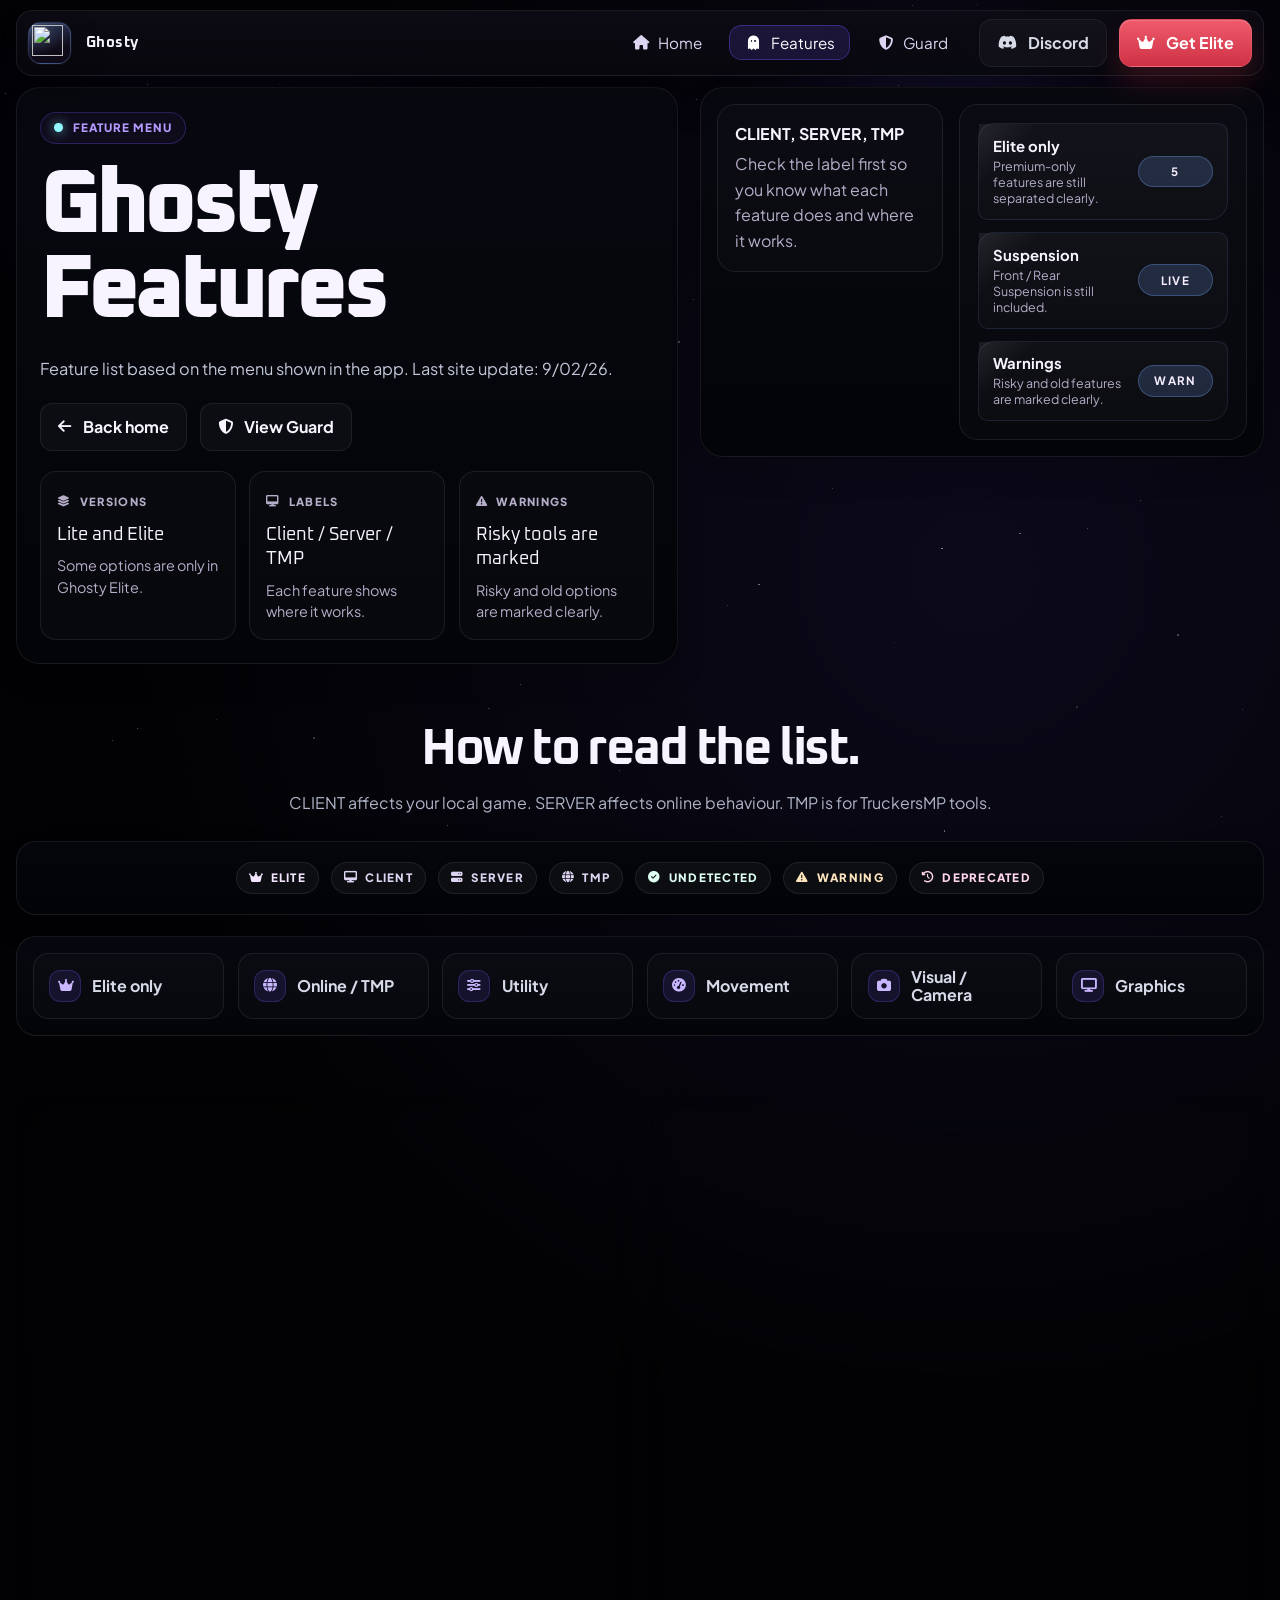
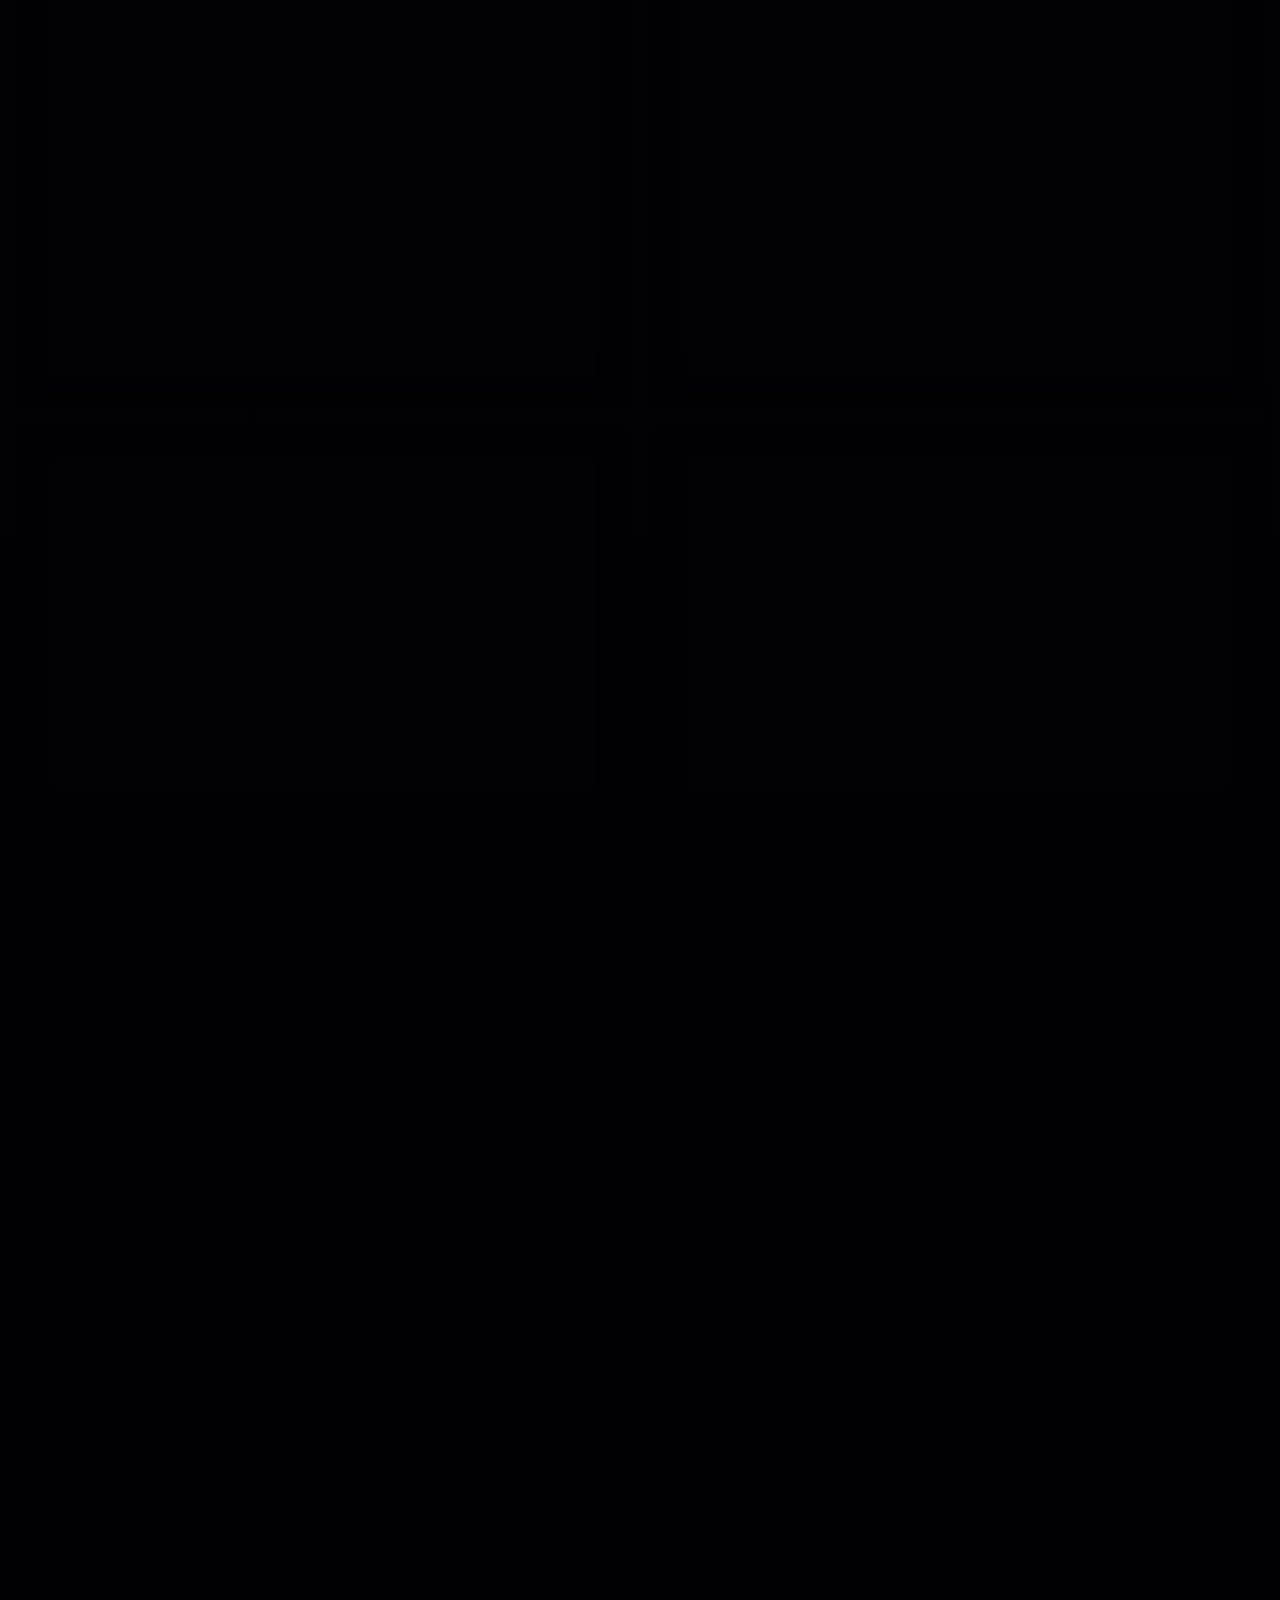
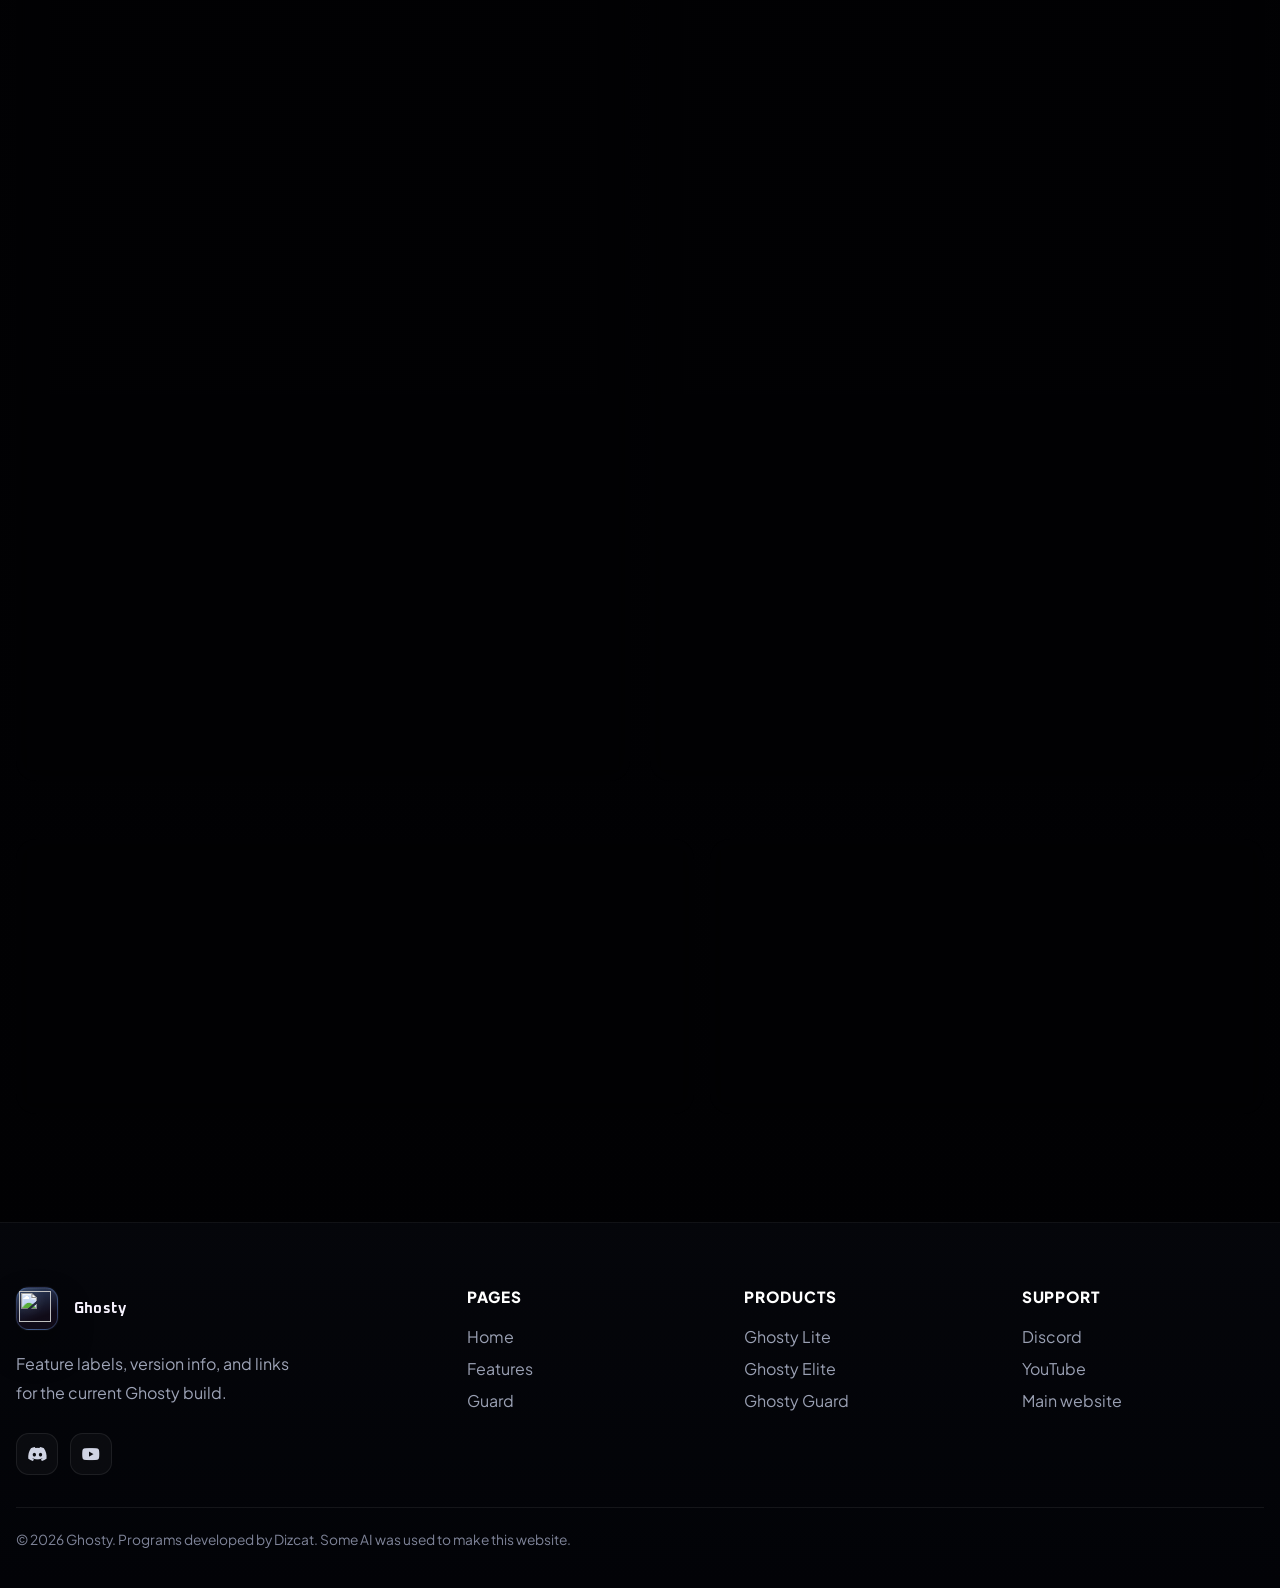
==== commit a8bd4ec7: "Add files via upload" ====
--- a/features.html
+++ b/features.html
@@ -5,7 +5,7 @@
   <meta name="viewport" content="width=device-width, initial-scale=1.0">
   <meta name="description" content="Browse the Ghosty feature list with Elite, TMP, Client, Server, warning, and deprecated labels in one official release page.">
   <title>Ghosty | Feature List</title>
-  <link rel="icon" type="image/png" href="assets/ghost-icon.png">
+  <link rel="icon" type="image/png" href="https://static.thenounproject.com/png/671068-200.png">
   <link rel="preconnect" href="https://fonts.googleapis.com">
   <link rel="preconnect" href="https://fonts.gstatic.com" crossorigin>
   <link href="https://fonts.googleapis.com/css2?family=Oxanium:wght@500;600;700;800&family=Plus+Jakarta+Sans:wght@400;500;600;700;800&display=swap" rel="stylesheet">
@@ -17,7 +17,7 @@
     <div class="container nav-shell">
       <a class="brand" href="index.html" aria-label="Ghosty home">
         <span class="brand-token">
-          <img src="assets/ghost-icon.png" alt="">
+          <img src="https://i.ibb.co/LXrrd9HL/Chat-GPT-Image-Mar-26-2026-05-41-21-PM.png" alt="">
         </span>
         <span class="brand-copy">
           <strong>Ghosty</strong>
@@ -33,12 +33,12 @@
       <nav class="site-nav" id="siteNav" aria-label="Main navigation" data-site-nav>
         <div class="nav-links">
           <a class="nav-link" href="index.html"><i class="fa-solid fa-house"></i> Home</a>
-          <a class="nav-link is-active" href="features.html"><i class="fa-solid fa-sparkles"></i> Features</a>
+          <a class="nav-link is-active" href="features.html"><i class="fa-solid fa-ghost"></i> Features</a>
           <a class="nav-link" href="guard.html"><i class="fa-solid fa-shield-halved"></i> Guard</a>
         </div>
         <div class="nav-actions">
-          <a class="button soft" href="https://discord.gg/j6p4yvsfN3" target="_blank" rel="noopener noreferrer">Discord</a>
-          <button class="button primary" type="button" data-modal-open="elite-modal">Get Elite</button>
+          <a class="button soft" href="https://discord.gg/j6p4yvsfN3" target="_blank" rel="noopener noreferrer"><i class="fa-brands fa-discord"></i> Discord</a>
+          <button class="button elite-button" type="button" data-modal-open="elite-modal"><i class="fa-solid fa-crown"></i> Get Elite</button>
         </div>
       </nav>
     </div>
@@ -46,7 +46,7 @@
 
   <nav class="mobile-dock" aria-label="Mobile quick navigation">
     <a class="dock-link" href="index.html"><i class="fa-solid fa-house"></i><span>Home</span></a>
-    <a class="dock-link is-active" href="features.html"><i class="fa-solid fa-sparkles"></i><span>Features</span></a>
+    <a class="dock-link is-active" href="features.html"><i class="fa-solid fa-ghost"></i><span>Features</span></a>
     <a class="dock-link" href="guard.html"><i class="fa-solid fa-shield-halved"></i><span>Guard</span></a>
     <a class="dock-link" href="https://discord.gg/j6p4yvsfN3" target="_blank" rel="noopener noreferrer"><i class="fa-brands fa-discord"></i><span>Support</span></a>
   </nav>
@@ -141,12 +141,21 @@
           <span class="legend-pill warn"><i class="fa-solid fa-triangle-exclamation"></i> Warning</span>
           <span class="legend-pill danger"><i class="fa-solid fa-clock-rotate-left"></i> Deprecated</span>
         </div>
+
+        <nav class="feature-nav-panel" data-reveal style="--reveal-delay: 0.12s;" aria-label="Feature categories">
+          <a class="feature-nav-link" href="#elite-features"><i class="fa-solid fa-crown"></i><span>Elite only</span></a>
+          <a class="feature-nav-link" href="#online-tmp-features"><i class="fa-solid fa-globe"></i><span>Online / TMP</span></a>
+          <a class="feature-nav-link" href="#utility-features"><i class="fa-solid fa-sliders"></i><span>Utility</span></a>
+          <a class="feature-nav-link" href="#movement-features"><i class="fa-solid fa-gauge-high"></i><span>Movement</span></a>
+          <a class="feature-nav-link" href="#visual-features"><i class="fa-solid fa-camera"></i><span>Visual / Camera</span></a>
+          <a class="feature-nav-link" href="#graphics-features"><i class="fa-solid fa-display"></i><span>Graphics</span></a>
+        </nav>
       </div>
     </section>
 
     <section class="section-space">
       <div class="container atlas-grid feature-atlas">
-        <article class="atlas-card" data-reveal>
+        <article class="atlas-card" data-reveal id="elite-features">
           <div class="card-top">
             <div class="icon-box"><i class="fa-solid fa-crown"></i></div>
             <div class="tag-row">
@@ -162,35 +171,35 @@
           <div class="trace-list">
             <div class="trace-item">
               <div class="trace-head">
-                <h4 class="trace-name">Fly Hack</h4>
+                <h4 class="trace-name"><i class="fa-solid fa-plane-up"></i><span>Fly Hack</span></h4>
                 <div class="tag-row"><span class="trace-tag violet">Elite</span><span class="trace-tag">Server</span></div>
               </div>
               <p class="trace-copy">Full movement control in the air with dedicated fly keybinds.</p>
             </div>
             <div class="trace-item">
               <div class="trace-head">
-                <h4 class="trace-name">SpinBot</h4>
+                <h4 class="trace-name"><i class="fa-solid fa-rotate"></i><span>SpinBot</span></h4>
                 <div class="tag-row"><span class="trace-tag violet">Elite</span><span class="trace-tag">Server</span></div>
               </div>
               <p class="trace-copy">Automatic truck spinning for a chaotic driving effect.</p>
             </div>
             <div class="trace-item">
               <div class="trace-head">
-                <h4 class="trace-name">Trailer Chaos</h4>
+                <h4 class="trace-name"><i class="fa-solid fa-trailer"></i><span>Trailer Chaos</span></h4>
                 <div class="tag-row"><span class="trace-tag violet">Elite</span><span class="trace-tag">Server</span></div>
               </div>
               <p class="trace-copy">Applies force to the truck, cabin, and trailers for unstable movement.</p>
             </div>
             <div class="trace-item">
               <div class="trace-head">
-                <h4 class="trace-name">Wheel Camber</h4>
+                <h4 class="trace-name"><i class="fa-solid fa-circle-dot"></i><span>Wheel Camber</span></h4>
                 <div class="tag-row"><span class="trace-tag violet">Elite</span><span class="trace-tag">Client</span></div>
               </div>
               <p class="trace-copy">Adjusts wheel tilt for custom visual setups and stance.</p>
             </div>
             <div class="trace-item">
               <div class="trace-head">
-                <h4 class="trace-name">Undetected Speed Unlocker</h4>
+                <h4 class="trace-name"><i class="fa-solid fa-gauge-simple-high"></i><span>Undetected Speed Unlocker</span></h4>
                 <div class="tag-row"><span class="trace-tag violet">Elite</span><span class="trace-tag ok">Undetected</span></div>
               </div>
               <p class="trace-copy">Alternative speed unlocker designed to avoid warning flags.</p>
@@ -198,7 +207,7 @@
           </div>
         </article>
 
-        <article class="atlas-card" data-reveal style="--reveal-delay: 0.08s;">
+        <article class="atlas-card" data-reveal style="--reveal-delay: 0.08s;" id="online-tmp-features">
           <div class="card-top">
             <div class="icon-box"><i class="fa-solid fa-globe"></i></div>
             <div class="tag-row">
@@ -214,49 +223,49 @@
           <div class="trace-list">
             <div class="trace-item">
               <div class="trace-head">
-                <h4 class="trace-name">Fake Lag TMP</h4>
+                <h4 class="trace-name"><i class="fa-solid fa-wifi"></i><span>Fake Lag TMP</span></h4>
                 <div class="tag-row"><span class="trace-tag">Server</span><span class="trace-tag">Hold A</span></div>
               </div>
               <p class="trace-copy">Fake lag toggle for multiplayer driving.</p>
             </div>
             <div class="trace-item">
               <div class="trace-head">
-                <h4 class="trace-name">Speed Unlocker</h4>
+                <h4 class="trace-name"><i class="fa-solid fa-road"></i><span>Speed Unlocker</span></h4>
                 <div class="tag-row"><span class="trace-tag">TMP</span><span class="trace-tag warn">Warning</span></div>
               </div>
               <p class="trace-copy">Speed unlocker with a visible detection warning.</p>
             </div>
             <div class="trace-item">
               <div class="trace-head">
-                <h4 class="trace-name">Freeze Turn Signals</h4>
+                <h4 class="trace-name"><i class="fa-solid fa-toggle-on"></i><span>Freeze Turn Signals</span></h4>
                 <div class="tag-row"><span class="trace-tag">Server</span></div>
               </div>
               <p class="trace-copy">Keeps turn signals active until you switch them off manually.</p>
             </div>
             <div class="trace-item">
               <div class="trace-head">
-                <h4 class="trace-name">Ghost Mode</h4>
+                <h4 class="trace-name"><i class="fa-solid fa-ghost"></i><span>Ghost Mode</span></h4>
                 <div class="tag-row"><span class="trace-tag">Server</span></div>
               </div>
               <p class="trace-copy">Ghost mode option from the current in-app list.</p>
             </div>
             <div class="trace-item">
               <div class="trace-head">
-                <h4 class="trace-name">Speed Mode</h4>
+                <h4 class="trace-name"><i class="fa-solid fa-bolt"></i><span>Speed Mode</span></h4>
                 <div class="tag-row"><span class="trace-tag">Server</span></div>
               </div>
               <p class="trace-copy">Extra speed mode for server-side driving behavior.</p>
             </div>
             <div class="trace-item">
               <div class="trace-head">
-                <h4 class="trace-name">Enable Teleport</h4>
+                <h4 class="trace-name"><i class="fa-solid fa-location-arrow"></i><span>Enable Teleport</span></h4>
                 <div class="tag-row"><span class="trace-tag">TMP</span><span class="trace-tag warn">Admin-hack</span></div>
               </div>
               <p class="trace-copy">Admin-hack teleport option for TruckersMP.</p>
             </div>
             <div class="trace-item">
               <div class="trace-head">
-                <h4 class="trace-name">Instant Fling</h4>
+                <h4 class="trace-name"><i class="fa-solid fa-crosshairs"></i><span>Instant Fling</span></h4>
                 <div class="tag-row"><span class="trace-tag">Server</span><span class="trace-tag">Hold G</span></div>
               </div>
               <p class="trace-copy">Instant fling action while holding the assigned key.</p>
@@ -264,7 +273,7 @@
           </div>
         </article>
 
-        <article class="atlas-card" data-reveal>
+        <article class="atlas-card" data-reveal id="utility-features">
           <div class="card-top">
             <div class="icon-box"><i class="fa-solid fa-sliders"></i></div>
             <div class="tag-row">
@@ -280,49 +289,49 @@
           <div class="trace-list">
             <div class="trace-item">
               <div class="trace-head">
-                <h4 class="trace-name">Chat Message</h4>
+                <h4 class="trace-name"><i class="fa-solid fa-comments"></i><span>Chat Message</span></h4>
                 <div class="tag-row"><span class="trace-tag">Client</span></div>
               </div>
               <p class="trace-copy">Send custom messages from the in-app chat field.</p>
             </div>
             <div class="trace-item">
               <div class="trace-head">
-                <h4 class="trace-name">Level</h4>
+                <h4 class="trace-name"><i class="fa-solid fa-star"></i><span>Level</span></h4>
                 <div class="tag-row"><span class="trace-tag">Client</span></div>
               </div>
               <p class="trace-copy">Set level values directly from the current utility panel.</p>
             </div>
             <div class="trace-item">
               <div class="trace-head">
-                <h4 class="trace-name">Money</h4>
+                <h4 class="trace-name"><i class="fa-solid fa-money-bill-wave"></i><span>Money</span></h4>
                 <div class="tag-row"><span class="trace-tag">Client</span></div>
               </div>
               <p class="trace-copy">Set and add money values from the utility section.</p>
             </div>
             <div class="trace-item">
               <div class="trace-head">
-                <h4 class="trace-name">No Damage</h4>
+                <h4 class="trace-name"><i class="fa-solid fa-shield"></i><span>No Damage</span></h4>
                 <div class="tag-row"><span class="trace-tag">Client</span></div>
               </div>
               <p class="trace-copy">Stops the truck from taking damage locally.</p>
             </div>
             <div class="trace-item">
               <div class="trace-head">
-                <h4 class="trace-name">Infinite Fuel</h4>
+                <h4 class="trace-name"><i class="fa-solid fa-gas-pump"></i><span>Infinite Fuel</span></h4>
                 <div class="tag-row"><span class="trace-tag">Client</span></div>
               </div>
               <p class="trace-copy">Fuel stays full and can be filled instantly.</p>
             </div>
             <div class="trace-item">
               <div class="trace-head">
-                <h4 class="trace-name">Fix Cargo</h4>
+                <h4 class="trace-name"><i class="fa-solid fa-box-open"></i><span>Fix Cargo</span></h4>
                 <div class="tag-row"><span class="trace-tag">Client</span></div>
               </div>
               <p class="trace-copy">Quick cargo fix action from the current utility panel.</p>
             </div>
             <div class="trace-item">
               <div class="trace-head">
-                <h4 class="trace-name">Noclip</h4>
+                <h4 class="trace-name"><i class="fa-solid fa-ban"></i><span>Noclip</span></h4>
                 <div class="tag-row"><span class="trace-tag">Client</span><span class="trace-tag">Ctrl + N</span></div>
               </div>
               <p class="trace-copy">Toggle noclip with the assigned keybind.</p>
@@ -330,7 +339,7 @@
           </div>
         </article>
 
-        <article class="atlas-card" data-reveal style="--reveal-delay: 0.08s;">
+        <article class="atlas-card" data-reveal style="--reveal-delay: 0.08s;" id="movement-features">
           <div class="card-top">
             <div class="icon-box"><i class="fa-solid fa-gauge-high"></i></div>
             <div class="tag-row">
@@ -346,42 +355,42 @@
           <div class="trace-list">
             <div class="trace-item">
               <div class="trace-head">
-                <h4 class="trace-name">Jump Hack</h4>
+                <h4 class="trace-name"><i class="fa-solid fa-arrow-up"></i><span>Jump Hack</span></h4>
                 <div class="tag-row"><span class="trace-tag">Server</span></div>
               </div>
               <p class="trace-copy">Jump action for the truck from the current movement list.</p>
             </div>
             <div class="trace-item">
               <div class="trace-head">
-                <h4 class="trace-name">Super Brake</h4>
+                <h4 class="trace-name"><i class="fa-solid fa-hand"></i><span>Super Brake</span></h4>
                 <div class="tag-row"><span class="trace-tag">Server</span><span class="trace-tag">Hold B</span></div>
               </div>
               <p class="trace-copy">Strong brake while holding the assigned key.</p>
             </div>
             <div class="trace-item">
               <div class="trace-head">
-                <h4 class="trace-name">RPM</h4>
+                <h4 class="trace-name"><i class="fa-solid fa-gauge"></i><span>RPM</span></h4>
                 <div class="tag-row"><span class="trace-tag">Server</span></div>
               </div>
               <p class="trace-copy">Current engine RPM slider control.</p>
             </div>
             <div class="trace-item">
               <div class="trace-head">
-                <h4 class="trace-name">Idle</h4>
+                <h4 class="trace-name"><i class="fa-solid fa-power-off"></i><span>Idle</span></h4>
                 <div class="tag-row"><span class="trace-tag">Server</span></div>
               </div>
               <p class="trace-copy">Current idle RPM slider control.</p>
             </div>
             <div class="trace-item">
               <div class="trace-head">
-                <h4 class="trace-name">Limit</h4>
+                <h4 class="trace-name"><i class="fa-solid fa-sliders"></i><span>Limit</span></h4>
                 <div class="tag-row"><span class="trace-tag">Server</span></div>
               </div>
               <p class="trace-copy">Current RPM limit slider control.</p>
             </div>
             <div class="trace-item">
               <div class="trace-head">
-                <h4 class="trace-name">Front / Rear Suspension</h4>
+                <h4 class="trace-name"><i class="fa-solid fa-car-side"></i><span>Front / Rear Suspension</span></h4>
                 <div class="tag-row"><span class="trace-tag">Client</span></div>
               </div>
               <p class="trace-copy">Suspension control is still present in the current list.</p>
@@ -389,7 +398,7 @@
           </div>
         </article>
 
-        <article class="atlas-card" data-reveal>
+        <article class="atlas-card" data-reveal id="visual-features">
           <div class="card-top">
             <div class="icon-box"><i class="fa-solid fa-camera"></i></div>
             <div class="tag-row">
@@ -405,56 +414,56 @@
           <div class="trace-list">
             <div class="trace-item">
               <div class="trace-head">
-                <h4 class="trace-name">Passenger View Mode</h4>
+                <h4 class="trace-name"><i class="fa-solid fa-user-group"></i><span>Passenger View Mode</span></h4>
                 <div class="tag-row"><span class="trace-tag">Client</span></div>
               </div>
               <p class="trace-copy">Passenger view mode with FOV-based distance adjustment.</p>
             </div>
             <div class="trace-item">
               <div class="trace-head">
-                <h4 class="trace-name">Infinite Zoom</h4>
+                <h4 class="trace-name"><i class="fa-solid fa-magnifying-glass-plus"></i><span>Infinite Zoom</span></h4>
                 <div class="tag-row"><span class="trace-tag">Client</span></div>
               </div>
               <p class="trace-copy">Infinite zoom control with loop option.</p>
             </div>
             <div class="trace-item">
               <div class="trace-head">
-                <h4 class="trace-name">Dashboard Color Customization V2</h4>
+                <h4 class="trace-name"><i class="fa-solid fa-palette"></i><span>Dashboard Color Customization V2</span></h4>
                 <div class="tag-row"><span class="trace-tag">Client</span></div>
               </div>
               <p class="trace-copy">Dashboard color controls with RGB values and quick presets.</p>
             </div>
             <div class="trace-item">
               <div class="trace-head">
-                <h4 class="trace-name">Light Boost</h4>
+                <h4 class="trace-name"><i class="fa-solid fa-lightbulb"></i><span>Light Boost</span></h4>
                 <div class="tag-row"><span class="trace-tag">Client</span></div>
               </div>
               <p class="trace-copy">Light boost slider from the dashboard section.</p>
             </div>
             <div class="trace-item">
               <div class="trace-head">
-                <h4 class="trace-name">Rainbow Mode</h4>
+                <h4 class="trace-name"><i class="fa-solid fa-brush"></i><span>Rainbow Mode</span></h4>
                 <div class="tag-row"><span class="trace-tag">Client</span></div>
               </div>
               <p class="trace-copy">Cycles dashboard colors automatically.</p>
             </div>
             <div class="trace-item">
               <div class="trace-head">
-                <h4 class="trace-name">Auto-Apply Dashboard Color</h4>
+                <h4 class="trace-name"><i class="fa-solid fa-wand-magic-sparkles"></i><span>Auto-Apply Dashboard Color</span></h4>
                 <div class="tag-row"><span class="trace-tag">Client</span></div>
               </div>
               <p class="trace-copy">Keeps applying the selected dashboard color.</p>
             </div>
             <div class="trace-item">
               <div class="trace-head">
-                <h4 class="trace-name">Vertical Seat Position</h4>
+                <h4 class="trace-name"><i class="fa-solid fa-arrows-up-down"></i><span>Vertical Seat Position</span></h4>
                 <div class="tag-row"><span class="trace-tag">Client</span></div>
               </div>
               <p class="trace-copy">Vertical seat slider from the current camera panel.</p>
             </div>
             <div class="trace-item">
               <div class="trace-head">
-                <h4 class="trace-name">Distance Seat Position</h4>
+                <h4 class="trace-name"><i class="fa-solid fa-left-right"></i><span>Distance Seat Position</span></h4>
                 <div class="tag-row"><span class="trace-tag">Client</span></div>
               </div>
               <p class="trace-copy">Distance seat slider from the current camera panel.</p>
@@ -462,7 +471,7 @@
           </div>
         </article>
 
-        <article class="atlas-card" data-reveal style="--reveal-delay: 0.08s;">
+        <article class="atlas-card" data-reveal style="--reveal-delay: 0.08s;" id="graphics-features">
           <div class="card-top">
             <div class="icon-box"><i class="fa-solid fa-display"></i></div>
             <div class="tag-row">
@@ -478,35 +487,35 @@
           <div class="trace-list">
             <div class="trace-item">
               <div class="trace-head">
-                <h4 class="trace-name">Unlimited FPS</h4>
+                <h4 class="trace-name"><i class="fa-solid fa-gauge-high"></i><span>Unlimited FPS</span></h4>
                 <div class="tag-row"><span class="trace-tag">Client</span></div>
               </div>
               <p class="trace-copy">Unlimited FPS toggle from the graphics section.</p>
             </div>
             <div class="trace-item">
               <div class="trace-head">
-                <h4 class="trace-name">FPS Cap</h4>
+                <h4 class="trace-name"><i class="fa-solid fa-stopwatch"></i><span>FPS Cap</span></h4>
                 <div class="tag-row"><span class="trace-tag">Client</span></div>
               </div>
               <p class="trace-copy">Adjustable FPS cap slider.</p>
             </div>
             <div class="trace-item">
               <div class="trace-head">
-                <h4 class="trace-name">Color Saturation</h4>
+                <h4 class="trace-name"><i class="fa-solid fa-droplet"></i><span>Color Saturation</span></h4>
                 <div class="tag-row"><span class="trace-tag">Client</span></div>
               </div>
               <p class="trace-copy">Color saturation control in the graphics panel.</p>
             </div>
             <div class="trace-item">
               <div class="trace-head">
-                <h4 class="trace-name">TruckersMP Time: Day</h4>
+                <h4 class="trace-name"><i class="fa-solid fa-sun"></i><span>TruckersMP Time: Day</span></h4>
                 <div class="tag-row"><span class="trace-tag">TMP</span></div>
               </div>
               <p class="trace-copy">Forces TruckersMP time to day.</p>
             </div>
             <div class="trace-item">
               <div class="trace-head">
-                <h4 class="trace-name">Enable Light Manipulation</h4>
+                <h4 class="trace-name"><i class="fa-solid fa-triangle-exclamation"></i><span>Enable Light Manipulation</span></h4>
                 <div class="tag-row"><span class="trace-tag">Server</span><span class="trace-tag danger">Deprecated</span></div>
               </div>
               <p class="trace-copy">Deprecated server-side light manipulation option.</p>
@@ -541,7 +550,7 @@
           <div class="hero-actions">
             <a class="button primary" href="index.html"><i class="fa-solid fa-house"></i> Back home</a>
             <a class="button secondary" href="guard.html"><i class="fa-solid fa-shield-halved"></i> Open Guard</a>
-            <button class="button soft" type="button" data-modal-open="elite-modal"><i class="fa-solid fa-crown"></i> Ghosty Elite</button>
+            <button class="button elite-button" type="button" data-modal-open="elite-modal"><i class="fa-solid fa-crown"></i> Ghosty Elite</button>
           </div>
         </aside>
       </div>
@@ -554,7 +563,7 @@
         <div class="footer-brand-block">
           <a class="brand footer-brand" href="index.html" aria-label="Ghosty home">
             <span class="brand-token">
-              <img src="assets/ghost-icon.png" alt="">
+              <img src="https://i.ibb.co/LXrrd9HL/Chat-GPT-Image-Mar-26-2026-05-41-21-PM.png" alt="">
             </span>
             <span class="brand-copy">
               <strong>Ghosty</strong>
--- a/assets/site.css
+++ b/assets/site.css
@@ -1,16 +1,16 @@
 :root {
-  --bg: #06030d;
-  --bg-soft: #12081d;
-  --panel: rgba(18, 10, 31, 0.88);
-  --panel-strong: rgba(27, 15, 44, 0.94);
-  --panel-glass: rgba(15, 9, 26, 0.74);
-  --line: rgba(196, 134, 255, 0.24);
-  --line-strong: rgba(218, 176, 255, 0.58);
-  --text: #f7f2ff;
-  --muted: #c4b6db;
-  --muted-strong: #d8cdf0;
-  --violet: #8f3dff;
-  --violet-strong: #c266ff;
+  --bg: #05040a;
+  --bg-soft: #120916;
+  --panel: rgba(19, 11, 28, 0.9);
+  --panel-strong: rgba(25, 15, 40, 0.95);
+  --panel-glass: rgba(11, 8, 18, 0.7);
+  --line: rgba(255, 255, 255, 0.08);
+  --line-strong: rgba(255, 255, 255, 0.18);
+  --text: #f7f3ff;
+  --muted: #b6adc9;
+  --muted-strong: #ddd4f1;
+  --violet: #9d56ff;
+  --violet-strong: #d07cff;
   --violet-soft: #4b237f;
   --pink: #ef65ff;
   --cyan: #93f8ff;
@@ -18,11 +18,16 @@
   --ok: #8dffd6;
   --warn: #ffc57a;
   --danger: #ff7ac6;
-  --shadow: 0 18px 44px rgba(0, 0, 0, 0.34);
-  --shadow-soft: 0 12px 28px rgba(0, 0, 0, 0.2);
-  --radius-lg: 24px;
-  --radius-md: 18px;
-  --radius-sm: 12px;
+  --accent: #b86bff;
+  --accent-rgb: 184, 107, 255;
+  --accent-2: #7eeeff;
+  --accent-2-rgb: 126, 238, 255;
+  --accent-3: #ff89df;
+  --shadow: 0 28px 80px rgba(0, 0, 0, 0.4);
+  --shadow-soft: 0 18px 42px rgba(0, 0, 0, 0.28);
+  --radius-lg: 26px;
+  --radius-md: 20px;
+  --radius-sm: 13px;
   --header-height: 88px;
   --container: min(1320px, calc(100vw - 2rem));
 }
@@ -40,10 +45,65 @@
 body {
   margin: 0;
   min-height: 100vh;
-  font-family: "Manrope", sans-serif;
+  font-family: "Plus Jakarta Sans", sans-serif;
   color: var(--text);
-  background: linear-gradient(180deg, #07060b 0%, #0a0810 46%, #05050a 100%);
+  background:
+    radial-gradient(circle at top, rgba(var(--accent-rgb), 0.18), transparent 28%),
+    linear-gradient(180deg, #08060d 0%, #090711 46%, #05050a 100%);
   overflow-x: hidden;
+}
+
+body,
+body.page-home {
+  --accent: #b86bff;
+  --accent-rgb: 184, 107, 255;
+  --accent-2: #7eeeff;
+  --accent-2-rgb: 126, 238, 255;
+  --accent-3: #ff89df;
+  --page-aura:
+    radial-gradient(circle at 18% 12%, rgba(184, 107, 255, 0.12), transparent 28%),
+    radial-gradient(circle at 82% 10%, rgba(126, 238, 255, 0.05), transparent 16%),
+    radial-gradient(circle at 72% 28%, rgba(184, 107, 255, 0.08), transparent 26%);
+  --page-grid:
+    radial-gradient(circle at 8% 18%, rgba(255, 255, 255, 0.75) 0 1px, transparent 1.5px),
+    radial-gradient(circle at 21% 70%, rgba(255, 255, 255, 0.5) 0 1px, transparent 1.5px),
+    radial-gradient(circle at 43% 36%, rgba(255, 255, 255, 0.6) 0 1px, transparent 1.5px),
+    radial-gradient(circle at 61% 80%, rgba(255, 255, 255, 0.55) 0 1px, transparent 1.5px),
+    radial-gradient(circle at 78% 24%, rgba(255, 255, 255, 0.45) 0 1px, transparent 1.5px),
+    radial-gradient(circle at 91% 62%, rgba(255, 255, 255, 0.55) 0 1px, transparent 1.5px),
+    linear-gradient(90deg, transparent 0 17%, rgba(255, 255, 255, 0.03) 17.2%, transparent 17.4%, transparent 49%, rgba(255, 255, 255, 0.022) 49.2%, transparent 49.4%, transparent 82%, rgba(255, 255, 255, 0.028) 82.2%, transparent 82.4%);
+}
+
+body.page-features {
+  --accent: #78a8ff;
+  --accent-rgb: 120, 168, 255;
+  --accent-2: #c979ff;
+  --accent-2-rgb: 201, 121, 255;
+  --accent-3: #79f1ff;
+  --page-aura:
+    radial-gradient(circle at 12% 12%, rgba(120, 168, 255, 0.2), transparent 23%),
+    radial-gradient(circle at 88% 18%, rgba(121, 241, 255, 0.12), transparent 19%),
+    radial-gradient(circle at 50% 78%, rgba(201, 121, 255, 0.12), transparent 24%);
+  --page-grid:
+    linear-gradient(140deg, rgba(120, 168, 255, 0.06), transparent 45%),
+    repeating-linear-gradient(90deg, transparent 0 32px, rgba(120, 168, 255, 0.05) 32px 33px),
+    repeating-linear-gradient(0deg, transparent 0 32px, rgba(255, 255, 255, 0.012) 32px 33px);
+}
+
+body.page-guard {
+  --accent: #ffc66b;
+  --accent-rgb: 255, 198, 107;
+  --accent-2: #88ffe0;
+  --accent-2-rgb: 136, 255, 224;
+  --accent-3: #ffdba7;
+  --page-aura:
+    radial-gradient(circle at 16% 14%, rgba(255, 198, 107, 0.18), transparent 24%),
+    radial-gradient(circle at 84% 18%, rgba(136, 255, 224, 0.12), transparent 18%),
+    radial-gradient(circle at 52% 82%, rgba(255, 219, 167, 0.12), transparent 24%);
+  --page-grid:
+    linear-gradient(135deg, rgba(255, 198, 107, 0.05), transparent 42%),
+    repeating-linear-gradient(90deg, transparent 0 36px, rgba(255, 255, 255, 0.016) 36px 37px),
+    repeating-linear-gradient(0deg, transparent 0 36px, rgba(255, 198, 107, 0.03) 36px 37px);
 }
 
 body::before,
@@ -57,20 +117,89 @@
 
 body::before {
   background:
-    radial-gradient(circle at 16% 12%, rgba(194, 102, 255, 0.12), transparent 20%),
-    radial-gradient(circle at 86% 16%, rgba(255, 255, 255, 0.05), transparent 14%),
-    radial-gradient(circle at 52% 82%, rgba(118, 60, 196, 0.12), transparent 24%),
-    repeating-linear-gradient(90deg, transparent 0 29px, rgba(255, 255, 255, 0.015) 29px 30px),
-    repeating-linear-gradient(0deg, transparent 0 29px, rgba(255, 255, 255, 0.012) 29px 30px);
-  opacity: 0.78;
+    var(--page-aura),
+    var(--page-grid);
+  opacity: 0.9;
 }
 
 body::after {
   background:
-    radial-gradient(circle at 50% 8%, rgba(255, 255, 255, 0.05), transparent 24%),
-    linear-gradient(180deg, rgba(255, 255, 255, 0.03), transparent 18%, transparent 80%, rgba(255, 255, 255, 0.02)),
-    repeating-linear-gradient(135deg, transparent 0 44px, rgba(194, 102, 255, 0.02) 44px 45px);
+    radial-gradient(circle at 50% 8%, rgba(255, 255, 255, 0.05), transparent 22%),
+    radial-gradient(circle at 72% 16%, rgba(var(--accent-rgb), 0.08), transparent 26%),
+    linear-gradient(180deg, rgba(255, 255, 255, 0.025), transparent 20%, transparent 82%, rgba(255, 255, 255, 0.012));
   opacity: 0.42;
+}
+
+.ghost-cursor-layer {
+  position: fixed;
+  inset: 0;
+  pointer-events: none;
+  overflow: hidden;
+  z-index: 4;
+}
+
+.ghost-cursor,
+.ghost-cursor-particle {
+  position: absolute;
+  top: 0;
+  left: 0;
+  opacity: 0;
+  will-change: transform, opacity, filter;
+}
+
+.ghost-cursor {
+  width: 24px;
+  height: 28px;
+  margin-left: -12px;
+  margin-top: -14px;
+  filter: drop-shadow(0 6px 18px rgba(var(--accent-rgb), 0.14));
+  transition: opacity 0.26s ease;
+}
+
+.ghost-cursor::before {
+  content: "";
+  position: absolute;
+  inset: 0;
+  border-radius: 50%;
+  background:
+    radial-gradient(circle at 50% 22%, rgba(255, 255, 255, 0.96), rgba(255, 255, 255, 0.92) 18%, rgba(var(--accent-2-rgb), 0.66) 48%, rgba(var(--accent-rgb), 0.14) 78%, transparent 100%);
+  -webkit-mask: url("./ghost-mark.svg") center / contain no-repeat;
+  mask: url("./ghost-mark.svg") center / contain no-repeat;
+}
+
+.ghost-cursor::after {
+  content: "";
+  position: absolute;
+  inset: 6px 7px 8px;
+  border-radius: 999px;
+  background:
+    radial-gradient(circle at 35% 42%, rgba(14, 12, 24, 0.78) 0 7%, transparent 8%),
+    radial-gradient(circle at 65% 42%, rgba(14, 12, 24, 0.78) 0 7%, transparent 8%),
+    radial-gradient(circle at 50% 68%, rgba(255, 255, 255, 0.14) 0 8%, transparent 9%);
+  opacity: 0.56;
+  transform: scale(0.78);
+}
+
+.ghost-cursor-particle {
+  width: calc(var(--particle-size, 10px) * 1.15);
+  height: calc(var(--particle-size, 10px) * 1.15);
+  margin-left: calc(var(--particle-size, 10px) * -0.575);
+  margin-top: calc(var(--particle-size, 10px) * -0.575);
+  border-radius: 50%;
+  background:
+    radial-gradient(circle at 35% 32%, rgba(255, 255, 255, 0.86), rgba(255, 255, 255, 0.34) 24%, rgba(var(--accent-2-rgb), 0.2) 52%, rgba(var(--accent-rgb), 0.04) 80%, transparent 100%);
+  filter: blur(calc(var(--particle-size, 10px) * 0.1));
+  mix-blend-mode: screen;
+}
+
+.ghost-cursor-particle::before {
+  content: "";
+  position: absolute;
+  inset: 18%;
+  border-radius: 50%;
+  background:
+    radial-gradient(circle at 50% 40%, rgba(255, 255, 255, 0.58), rgba(255, 255, 255, 0.04) 72%, transparent 100%);
+  opacity: 0.68;
 }
 
 img,
@@ -106,9 +235,47 @@
   position: sticky;
   top: 0;
   z-index: 60;
-  backdrop-filter: blur(16px);
-  background: rgba(10, 8, 16, 0.86);
-  border-bottom: 1px solid rgba(208, 165, 255, 0.1);
+  backdrop-filter: blur(18px);
+  background:
+    linear-gradient(180deg, rgba(7, 6, 12, 0.9), rgba(7, 6, 12, 0.72));
+  border-bottom: 1px solid rgba(var(--accent-rgb), 0.16);
+  box-shadow: 0 14px 42px rgba(0, 0, 0, 0.22);
+}
+
+.promo-bar {
+  min-height: 2.15rem;
+  position: relative;
+  overflow: hidden;
+  border-bottom: 1px solid rgba(255, 255, 255, 0.06);
+  background:
+    linear-gradient(90deg, rgba(var(--accent-rgb), 0.46), rgba(108, 74, 255, 0.38));
+}
+
+.promo-bar::before {
+  content: "";
+  position: absolute;
+  inset: 0;
+  background: linear-gradient(180deg, rgba(255, 255, 255, 0.12), transparent);
+  pointer-events: none;
+}
+
+.promo-inner {
+  position: relative;
+  min-height: 2.15rem;
+  display: flex;
+  align-items: center;
+  justify-content: center;
+  gap: 0.75rem;
+  color: rgba(255, 255, 255, 0.9);
+  font-size: 0.8rem;
+  font-weight: 600;
+}
+
+.promo-dot {
+  width: 0.28rem;
+  height: 0.28rem;
+  border-radius: 50%;
+  background: rgba(255, 255, 255, 0.8);
 }
 
 .nav-shell {
@@ -118,7 +285,7 @@
   justify-content: space-between;
   gap: 1rem;
   min-height: var(--header-height);
-  padding: 0.65rem 0;
+  padding: 0.7rem 0;
 }
 
 .brand {
@@ -129,19 +296,28 @@
 }
 
 .brand-token {
-  width: 3.2rem;
-  height: 3.2rem;
+  width: 3rem;
+  height: 3rem;
   display: grid;
   place-items: center;
-  border-radius: 1.05rem 0.7rem 1.05rem 0.7rem;
-  background: linear-gradient(180deg, rgba(34, 22, 49, 0.96), rgba(16, 11, 24, 0.96));
-  border: 1px solid rgba(223, 190, 255, 0.22);
-  box-shadow: 0 0 0 1px rgba(255, 255, 255, 0.03) inset;
+  border-radius: 0.85rem;
+  background:
+    radial-gradient(circle at 30% 30%, rgba(255, 255, 255, 0.08), transparent 40%),
+    linear-gradient(160deg, rgba(var(--accent-rgb), 0.38), rgba(16, 11, 24, 0.98) 68%);
+  border: 1px solid rgba(var(--accent-rgb), 0.26);
+  box-shadow:
+    inset 0 1px 0 rgba(255, 255, 255, 0.06),
+    0 0 0 1px rgba(255, 255, 255, 0.03),
+    0 18px 36px rgba(0, 0, 0, 0.28);
+  transform: none;
 }
 
 .brand-token img {
-  width: 2rem;
-  height: 2rem;
+  width: 88%;
+  height: 88%;
+  object-fit: contain;
+  object-position: center center;
+  transform: none;
 }
 
 .brand-copy {
@@ -151,15 +327,15 @@
 }
 
 .brand-copy strong {
-  font-family: "Unbounded", sans-serif;
-  font-size: 0.96rem;
-  letter-spacing: 0.08em;
-  text-transform: uppercase;
+  font-family: "Oxanium", sans-serif;
+  font-size: 1.02rem;
+  letter-spacing: 0.03em;
+  text-transform: none;
 }
 
 .brand-copy span {
   color: var(--muted);
-  font-size: 0.8rem;
+  font-size: 0.74rem;
 }
 
 .menu-toggle {
@@ -170,10 +346,10 @@
   flex-direction: column;
   width: 3rem;
   height: 3rem;
-  border-radius: 1rem 0.6rem 1rem 0.6rem;
+  border-radius: 1rem 0.55rem 1.15rem 0.55rem;
   cursor: pointer;
-  border: 1px solid rgba(223, 190, 255, 0.22);
-  background: rgba(19, 13, 29, 0.92);
+  border: 1px solid rgba(var(--accent-rgb), 0.24);
+  background: rgba(17, 12, 24, 0.92);
   box-shadow: none;
 }
 
@@ -216,27 +392,46 @@
   align-items: center;
   justify-content: center;
   gap: 0.55rem;
-  min-height: 2.75rem;
-  padding: 0 1rem;
-  border-radius: 1rem 0.55rem 1rem 0.55rem;
+  min-height: 2.55rem;
+  padding: 0 0.9rem;
+  border-radius: 0.7rem;
   color: var(--muted-strong);
-  background: rgba(18, 13, 28, 0.88);
-  border: 1px solid rgba(223, 190, 255, 0.12);
+  background: rgba(17, 12, 25, 0.78);
+  border: 1px solid rgba(255, 255, 255, 0.08);
+  backdrop-filter: blur(10px);
   transition: transform 0.25s ease, border-color 0.25s ease, box-shadow 0.25s ease, background 0.25s ease;
+}
+
+.nav-link i {
+  display: inline-flex;
+  align-items: center;
+  justify-content: center;
+  width: 1.1rem;
+  min-width: 1.1rem;
+  line-height: 1;
+  text-align: center;
+  font-size: 0.95em;
+}
+
+.nav-link .fa-ghost {
+  transform: translateY(-0.01em);
 }
 
 .nav-link:hover,
 .nav-link:focus-visible {
   transform: translateY(-2px);
-  border-color: rgba(223, 190, 255, 0.28);
-  box-shadow: 0 14px 30px rgba(88, 30, 164, 0.18);
+  border-color: rgba(var(--accent-rgb), 0.34);
+  box-shadow: 0 14px 30px rgba(0, 0, 0, 0.24);
 }
 
 .nav-link.is-active {
   color: #fff;
-  background: rgba(104, 60, 175, 0.94);
-  border-color: rgba(233, 210, 255, 0.3);
-  box-shadow: inset 0 1px 0 rgba(255, 255, 255, 0.08);
+  background:
+    linear-gradient(135deg, rgba(var(--accent-rgb), 0.36), rgba(24, 16, 36, 0.96));
+  border-color: rgba(var(--accent-rgb), 0.34);
+  box-shadow:
+    inset 0 1px 0 rgba(255, 255, 255, 0.08),
+    0 0 0 1px rgba(var(--accent-rgb), 0.12);
 }
 
 .nav-link.is-ghost {
@@ -248,43 +443,55 @@
   align-items: center;
   justify-content: center;
   gap: 0.7rem;
-  min-height: 2.9rem;
-  padding: 0.8rem 1.1rem;
-  border-radius: 1rem 0.55rem 1rem 0.55rem;
-  border: 1px solid rgba(223, 190, 255, 0.16);
-  background: rgba(21, 14, 31, 0.92);
+  min-height: 2.8rem;
+  padding: 0.78rem 1.08rem;
+  border-radius: 0.78rem;
+  border: 1px solid rgba(255, 255, 255, 0.1);
+  background:
+    linear-gradient(180deg, rgba(26, 18, 39, 0.94), rgba(14, 10, 22, 0.94));
   color: var(--text);
   cursor: pointer;
   transition: transform 0.25s ease, box-shadow 0.25s ease, border-color 0.25s ease, background 0.25s ease;
-  box-shadow: none;
+  box-shadow:
+    inset 0 1px 0 rgba(255, 255, 255, 0.05),
+    0 10px 24px rgba(0, 0, 0, 0.2);
+  font-weight: 700;
 }
 
 .button:hover,
 .button:focus-visible {
   transform: translateY(-2px);
-  border-color: rgba(223, 190, 255, 0.32);
-  box-shadow: 0 18px 36px rgba(90, 27, 174, 0.2);
+  border-color: rgba(var(--accent-rgb), 0.34);
+  box-shadow: 0 18px 36px rgba(0, 0, 0, 0.3);
 }
 
 .button.primary {
-  background: #8650e8;
-  border-color: rgba(240, 217, 255, 0.32);
-  box-shadow: inset 0 1px 0 rgba(255, 255, 255, 0.08);
+  background:
+    linear-gradient(135deg, rgba(var(--accent-rgb), 0.98), rgba(var(--accent-2-rgb), 0.84));
+  border-color: rgba(255, 255, 255, 0.22);
+  color: #0a0711;
+  box-shadow:
+    inset 0 1px 0 rgba(255, 255, 255, 0.22),
+    0 18px 32px rgba(var(--accent-rgb), 0.24);
 }
 
 .button.secondary {
-  background: rgba(37, 23, 57, 0.96);
+  background:
+    linear-gradient(180deg, rgba(31, 22, 47, 0.96), rgba(16, 11, 25, 0.96));
 }
 
 .button.soft {
-  background: rgba(27, 15, 45, 0.48);
+  background: rgba(22, 15, 33, 0.56);
 }
 
 .button.gold {
   color: #1b1000;
-  background: #f0bc69;
+  background:
+    linear-gradient(135deg, rgba(255, 198, 107, 0.98), rgba(136, 255, 224, 0.78));
   border-color: rgba(255, 244, 207, 0.42);
-  box-shadow: inset 0 1px 0 rgba(255, 255, 255, 0.22);
+  box-shadow:
+    inset 0 1px 0 rgba(255, 255, 255, 0.24),
+    0 18px 32px rgba(255, 198, 107, 0.18);
 }
 
 .button.full {
@@ -306,7 +513,21 @@
 }
 
 .page-hero {
+  position: relative;
   padding: 1.7rem 0 1rem;
+}
+
+.page-hero::before {
+  content: "";
+  position: absolute;
+  inset: -8rem 0 auto;
+  height: 42rem;
+  background:
+    radial-gradient(circle at 18% 18%, rgba(var(--accent-rgb), 0.1), transparent 34%),
+    radial-gradient(circle at 78% 16%, rgba(var(--accent-rgb), 0.08), transparent 28%),
+    linear-gradient(180deg, rgba(255, 255, 255, 0.018), transparent 40%);
+  pointer-events: none;
+  opacity: 0.9;
 }
 
 .hero-layout {
@@ -319,9 +540,10 @@
 .panel {
   position: relative;
   overflow: hidden;
-  border-radius: 1.7rem 0.95rem 1.85rem 1rem;
-  border: 1px solid rgba(223, 190, 255, 0.14);
-  background: linear-gradient(180deg, rgba(19, 14, 27, 0.97), rgba(9, 7, 13, 0.98));
+  border-radius: 1.8rem 1rem 2.1rem 1rem;
+  border: 1px solid rgba(var(--accent-rgb), 0.14);
+  background:
+    linear-gradient(145deg, rgba(28, 18, 40, 0.94), rgba(10, 7, 15, 0.98) 68%);
   box-shadow: var(--shadow);
 }
 
@@ -330,9 +552,20 @@
   position: absolute;
   inset: 0;
   background:
-    radial-gradient(circle at top right, rgba(194, 102, 255, 0.08), transparent 24%),
-    repeating-linear-gradient(135deg, transparent 0 24px, rgba(255, 255, 255, 0.014) 24px 25px);
+    radial-gradient(circle at top right, rgba(var(--accent-rgb), 0.1), transparent 28%),
+    radial-gradient(circle at bottom left, rgba(var(--accent-2-rgb), 0.04), transparent 24%),
+    repeating-linear-gradient(135deg, transparent 0 38px, rgba(255, 255, 255, 0.01) 38px 39px);
   pointer-events: none;
+}
+
+.panel::after {
+  content: "";
+  position: absolute;
+  inset: 0 auto auto 0;
+  width: 8rem;
+  height: 0.2rem;
+  background: linear-gradient(90deg, var(--accent), transparent);
+  opacity: 0.9;
 }
 
 .panel > * {
@@ -347,7 +580,7 @@
   right: -2rem;
   width: 13rem;
   height: 13rem;
-  background: url("ghost-mark.svg") center / contain no-repeat;
+  background: url("https://i.ibb.co/LXrrd9HL/Chat-GPT-Image-Mar-26-2026-05-41-21-PM.png") center / contain no-repeat;
   opacity: 0.045;
   pointer-events: none;
 }
@@ -399,26 +632,30 @@
 .trace-name,
 .kicker,
 .stat-value {
-  font-family: "Unbounded", sans-serif;
+  font-family: "Oxanium", sans-serif;
 }
 
 .hero-title {
   margin: 0;
   font-size: clamp(1.95rem, 3.6vw, 3.45rem);
-  line-height: 1.05;
-  letter-spacing: -0.02em;
+  line-height: 0.98;
+  letter-spacing: 0.01em;
+  text-transform: uppercase;
 }
 
 .hero-title .gradient {
-  color: #d9c6ff;
-  text-shadow: 0 0 18px rgba(194, 102, 255, 0.16);
+  color: transparent;
+  background: linear-gradient(135deg, #ffffff 0%, var(--accent-2) 34%, var(--accent) 68%, var(--accent-3) 100%);
+  -webkit-background-clip: text;
+  background-clip: text;
+  text-shadow: 0 0 28px rgba(var(--accent-rgb), 0.18);
 }
 
 .hero-lead {
   margin: 0;
   max-width: 54ch;
-  font-size: 1rem;
-  line-height: 1.68;
+  font-size: 1.02rem;
+  line-height: 1.78;
   color: var(--muted-strong);
 }
 
@@ -437,10 +674,38 @@
 .metric-card {
   position: relative;
   padding: 0.95rem 0.95rem;
-  border-radius: 1.15rem 0.65rem 1.15rem 0.65rem;
-  border: 1px solid rgba(223, 190, 255, 0.14);
-  background: rgba(255, 255, 255, 0.025);
+  border-radius: 1.2rem 0.7rem 1.45rem 0.7rem;
+  border: 1px solid rgba(var(--accent-rgb), 0.16);
+  background:
+    linear-gradient(180deg, rgba(255, 255, 255, 0.045), rgba(255, 255, 255, 0.018));
   min-height: 7.2rem;
+  backdrop-filter: blur(10px);
+}
+
+.metric-card::before,
+.hero-side-card::before,
+.stack-item::before,
+.ghost-card::before,
+.atlas-card::before,
+.story-panel::before,
+.showcase-panel::before,
+.insight-panel::before,
+.price-card::before,
+.status-panel::before,
+.step-card::before,
+.faq-panel::before,
+.cta-panel::before,
+.legend-panel::before,
+.video-frame::after,
+.trace-item::before,
+.accordion-item::before,
+.footer-panel::before,
+.modal-card::before {
+  content: "";
+  position: absolute;
+  inset: 0;
+  background: linear-gradient(135deg, rgba(255, 255, 255, 0.08), transparent 18%);
+  pointer-events: none;
 }
 
 .metric-label {
@@ -457,7 +722,7 @@
 .metric-value {
   display: block;
   margin-top: 0.9rem;
-  font-size: 1.05rem;
+  font-size: 1.12rem;
   line-height: 1.35;
 }
 
@@ -477,10 +742,12 @@
 }
 
 .hero-side-card {
+  position: relative;
   padding: 1rem;
-  border-radius: 1.15rem 0.65rem 1.15rem 0.65rem;
-  border: 1px solid rgba(223, 190, 255, 0.12);
-  background: rgba(255, 255, 255, 0.025);
+  border-radius: 1.2rem 0.7rem 1.45rem 0.7rem;
+  border: 1px solid rgba(var(--accent-rgb), 0.14);
+  background: rgba(255, 255, 255, 0.032);
+  backdrop-filter: blur(10px);
 }
 
 .hero-side-card h3 {
@@ -496,6 +763,532 @@
 
 .hero-side-card .stack-row {
   margin-top: 0.9rem;
+}
+
+.hero-visual-home {
+  padding: 1rem;
+}
+
+.home-hero-copy {
+  background:
+    linear-gradient(180deg, rgba(10, 9, 15, 0.96), rgba(6, 6, 10, 0.99));
+}
+
+.home-hero-copy .hero-title {
+  font-size: clamp(2.8rem, 5vw, 4.7rem);
+  line-height: 0.94;
+  max-width: 8.2ch;
+  text-transform: none;
+  letter-spacing: -0.06em;
+}
+
+.home-hero-copy .hero-lead {
+  max-width: 34rem;
+  color: #cfc9dd;
+}
+
+.hero-proof {
+  display: flex;
+  flex-wrap: wrap;
+  gap: 0.9rem;
+}
+
+.proof-card {
+  display: inline-flex;
+  align-items: center;
+  gap: 0.85rem;
+  min-height: 4rem;
+  padding: 0.72rem 0.95rem;
+  border-radius: 0.95rem;
+  border: 1px solid rgba(255, 255, 255, 0.1);
+  background: rgba(255, 255, 255, 0.03);
+  backdrop-filter: blur(10px);
+}
+
+.proof-card.compact {
+  flex-direction: column;
+  align-items: flex-start;
+  justify-content: center;
+  min-width: 13rem;
+}
+
+.proof-stack {
+  display: flex;
+  margin-right: 0.1rem;
+}
+
+.proof-stack span {
+  width: 1.9rem;
+  height: 1.9rem;
+  margin-left: -0.35rem;
+  display: grid;
+  place-items: center;
+  border-radius: 50%;
+  border: 2px solid #14101d;
+  background: linear-gradient(135deg, rgba(var(--accent-rgb), 0.96), rgba(var(--accent-2-rgb), 0.72));
+  color: #fff;
+  font-size: 0.72rem;
+  font-weight: 800;
+}
+
+.proof-stack span:first-child {
+  margin-left: 0;
+}
+
+.proof-copy {
+  display: grid;
+  gap: 0.22rem;
+}
+
+.proof-copy strong,
+.proof-card.compact strong {
+  font-size: 0.96rem;
+}
+
+.proof-copy span,
+.proof-card.compact span {
+  color: var(--muted);
+  font-size: 0.82rem;
+  line-height: 1.45;
+}
+
+.page-home .hero-metrics {
+  grid-template-columns: repeat(3, minmax(0, 1fr));
+  margin-top: 0.15rem;
+}
+
+.page-home .metric-card {
+  background:
+    linear-gradient(180deg, rgba(255, 255, 255, 0.03), rgba(255, 255, 255, 0.015));
+  border-radius: 0.95rem;
+}
+
+.hero-visual-home {
+  background:
+    linear-gradient(180deg, rgba(11, 10, 16, 0.98), rgba(7, 7, 11, 0.99));
+}
+
+.hero-visual-home::before {
+  background:
+    radial-gradient(circle at 78% 24%, rgba(var(--accent-rgb), 0.12), transparent 24%),
+    linear-gradient(90deg, rgba(255, 255, 255, 0.024), transparent 9%, transparent 91%, rgba(255, 255, 255, 0.016)),
+    repeating-linear-gradient(90deg, transparent 0 42px, rgba(255, 255, 255, 0.01) 42px 43px);
+}
+
+.product-stage {
+  display: grid;
+  grid-template-rows: minmax(0, 1fr) auto;
+  gap: 1rem;
+  min-height: 100%;
+}
+
+.product-scene {
+  position: relative;
+  min-height: 31rem;
+  overflow: hidden;
+  border-radius: 1.4rem;
+  border: 1px solid rgba(255, 255, 255, 0.06);
+  background:
+    radial-gradient(circle at 76% 18%, rgba(var(--accent-rgb), 0.14), transparent 20%),
+    linear-gradient(180deg, rgba(10, 9, 16, 0.96), rgba(5, 5, 9, 0.98));
+}
+
+.product-scene::before {
+  content: "";
+  position: absolute;
+  inset: 0;
+  background:
+    radial-gradient(circle at 18% 18%, rgba(255, 255, 255, 0.045), transparent 16%),
+    linear-gradient(90deg, transparent 0 19%, rgba(255, 255, 255, 0.024) 19.2%, transparent 19.4%, transparent 51%, rgba(255, 255, 255, 0.014) 51.2%, transparent 51.4%);
+  pointer-events: none;
+}
+
+.product-ring,
+.product-glow {
+  position: absolute;
+  border-radius: 50%;
+  pointer-events: none;
+}
+
+.product-ring {
+  border: 1px solid rgba(255, 255, 255, 0.14);
+  opacity: 0.34;
+}
+
+.product-ring.ring-a {
+  width: 26rem;
+  height: 26rem;
+  right: -2.5rem;
+  top: 1rem;
+}
+
+.product-ring.ring-b {
+  width: 20rem;
+  height: 20rem;
+  right: 0.5rem;
+  top: 4.5rem;
+}
+
+.product-glow {
+  width: 22rem;
+  height: 22rem;
+  right: 2rem;
+  top: 2rem;
+  background: radial-gradient(circle, rgba(var(--accent-rgb), 0.22), transparent 70%);
+  filter: blur(18px);
+}
+
+.product-box {
+  position: absolute;
+  top: 2.2rem;
+  right: 2.6rem;
+  width: min(58%, 22rem);
+  aspect-ratio: 0.78;
+  transform-style: preserve-3d;
+  transform:
+    translate3d(calc(var(--drift-x) * 0.24), calc(var(--drift-y) * 0.24), 0)
+    rotateX(6deg)
+    rotateY(-14deg);
+}
+
+.product-box-face {
+  position: absolute;
+  inset: 0;
+  border-radius: 1rem;
+}
+
+.product-front {
+  display: flex;
+  flex-direction: column;
+  align-items: center;
+  justify-content: center;
+  gap: 0.8rem;
+  padding: 1.5rem 1.25rem;
+  border: 1px solid rgba(255, 255, 255, 0.1);
+  background:
+    radial-gradient(circle at 50% 16%, rgba(255, 255, 255, 0.1), transparent 28%),
+    linear-gradient(180deg, #242131 0%, #12111a 62%, #09080f 100%);
+  box-shadow:
+    -26px 28px 50px rgba(0, 0, 0, 0.4),
+    inset 0 1px 0 rgba(255, 255, 255, 0.08);
+}
+
+.product-front::before {
+  content: "";
+  position: absolute;
+  inset: 1rem;
+  border-radius: 0.8rem;
+  border: 1px solid rgba(var(--accent-rgb), 0.12);
+  background:
+    radial-gradient(circle at 50% 0, rgba(var(--accent-rgb), 0.08), transparent 30%),
+    repeating-linear-gradient(135deg, transparent 0 24px, rgba(255, 255, 255, 0.012) 24px 25px);
+}
+
+.product-side {
+  width: 2.9rem;
+  inset: 0 auto 0 100%;
+  transform-origin: left center;
+  transform: rotateY(90deg);
+  display: flex;
+  flex-direction: column;
+  justify-content: center;
+  align-items: center;
+  gap: 1.8rem;
+  border-radius: 0 0.8rem 0.8rem 0;
+  border: 1px solid rgba(255, 255, 255, 0.08);
+  background: linear-gradient(180deg, #14121d, #09080f);
+}
+
+.product-side span {
+  writing-mode: vertical-rl;
+  letter-spacing: 0.35em;
+  font-size: 0.72rem;
+  color: rgba(255, 255, 255, 0.72);
+}
+
+.product-badge,
+.product-title,
+.product-subtitle,
+.product-qualities,
+.product-mark {
+  position: relative;
+  z-index: 1;
+}
+
+.product-badge {
+  padding: 0.38rem 0.7rem;
+  border-radius: 999px;
+  border: 1px solid rgba(var(--accent-rgb), 0.2);
+  background: rgba(var(--accent-rgb), 0.1);
+  color: #f6eeff;
+  font-size: 0.7rem;
+  text-transform: uppercase;
+  letter-spacing: 0.16em;
+  font-weight: 800;
+}
+
+.product-mark {
+  width: 4.7rem;
+  filter: drop-shadow(0 0 18px rgba(var(--accent-rgb), 0.34));
+}
+
+.product-title {
+  font-family: "Oxanium", sans-serif;
+  font-size: clamp(2rem, 2.6vw, 2.6rem);
+  font-weight: 800;
+  line-height: 1;
+}
+
+.product-subtitle {
+  color: var(--accent);
+  font-size: 1.05rem;
+  font-weight: 700;
+}
+
+.product-qualities {
+  display: flex;
+  flex-wrap: wrap;
+  justify-content: center;
+  gap: 0.55rem;
+}
+
+.product-qualities span {
+  min-width: 4.9rem;
+  padding: 0.48rem 0.8rem;
+  border-radius: 999px;
+  border: 1px solid rgba(255, 255, 255, 0.12);
+  background: rgba(255, 255, 255, 0.04);
+  text-transform: uppercase;
+  letter-spacing: 0.14em;
+  font-size: 0.68rem;
+  text-align: center;
+  font-weight: 700;
+}
+
+.hero-note {
+  position: absolute;
+  max-width: 14.5rem;
+  padding: 0.95rem;
+  border-radius: 0.95rem;
+  border: 1px solid rgba(255, 255, 255, 0.1);
+  background: rgba(9, 8, 14, 0.86);
+  box-shadow: 0 16px 36px rgba(0, 0, 0, 0.28);
+  backdrop-filter: blur(10px);
+}
+
+.hero-note h3 {
+  margin: 0 0 0.4rem;
+  font-size: 1rem;
+}
+
+.hero-note p {
+  margin: 0;
+  color: var(--muted);
+  line-height: 1.6;
+  font-size: 0.88rem;
+}
+
+.hero-note-left {
+  left: 1.25rem;
+  bottom: 3.2rem;
+}
+
+.hero-visual-home .signal-pill.top-left {
+  top: 1.2rem;
+  left: 1.2rem;
+  transform: rotate(-4deg);
+}
+
+.hero-visual-home .signal-pill.bottom-right {
+  right: 1.15rem;
+  bottom: 1.15rem;
+  transform: none;
+}
+
+.product-strip {
+  display: flex;
+  align-items: center;
+  gap: 1rem;
+  padding: 0.9rem 1rem;
+  border-radius: 1.35rem;
+  border: 1px solid rgba(255, 255, 255, 0.08);
+  background:
+    linear-gradient(180deg, rgba(248, 246, 255, 0.96), rgba(230, 224, 245, 0.96));
+  color: #15111d;
+}
+
+.product-strip-media {
+  width: 4.2rem;
+  height: 4.2rem;
+  display: grid;
+  place-items: center;
+  flex-shrink: 0;
+  border-radius: 1rem;
+  background: linear-gradient(135deg, rgba(var(--accent-rgb), 0.88), rgba(var(--accent-2-rgb), 0.74));
+  box-shadow: inset 0 1px 0 rgba(255, 255, 255, 0.34);
+}
+
+.product-strip-media img {
+  width: 2.2rem;
+}
+
+.product-strip-copy {
+  display: grid;
+  gap: 0.18rem;
+  min-width: 0;
+}
+
+.product-strip-copy strong {
+  font-size: 1rem;
+}
+
+.product-strip-copy span {
+  color: #5e5570;
+  font-size: 0.88rem;
+}
+
+.product-strip-link {
+  margin-left: auto;
+  width: 2.85rem;
+  height: 2.85rem;
+  display: grid;
+  place-items: center;
+  border-radius: 50%;
+  background: rgba(116, 78, 255, 0.1);
+  color: var(--accent);
+  transition: transform 0.22s ease, background 0.22s ease;
+}
+
+.product-strip-link:hover,
+.product-strip-link:focus-visible {
+  transform: translateX(2px);
+  background: rgba(116, 78, 255, 0.18);
+}
+
+.hero-visual-features,
+.hero-visual-guard {
+  padding: 1rem;
+}
+
+.feature-board,
+.guard-board {
+  position: relative;
+  min-height: 100%;
+}
+
+.feature-board {
+  display: grid;
+  grid-template-columns: minmax(0, 0.88fr) minmax(0, 1.12fr);
+  grid-template-areas:
+    "labels list"
+    "note list";
+  gap: 0.95rem;
+}
+
+.feature-board::before,
+.guard-board::before {
+  content: "";
+  position: absolute;
+  inset: 0;
+  border-radius: 1.25rem;
+  background:
+    linear-gradient(135deg, rgba(var(--accent-rgb), 0.08), transparent 42%),
+    repeating-linear-gradient(90deg, transparent 0 25px, rgba(255, 255, 255, 0.025) 25px 26px);
+  pointer-events: none;
+}
+
+.feature-board-card,
+.guard-summary-card,
+.guard-plan-stack {
+  position: relative;
+  overflow: hidden;
+  padding: 1rem;
+  border: 1px solid rgba(var(--accent-rgb), 0.15);
+  background:
+    linear-gradient(160deg, rgba(255, 255, 255, 0.05), rgba(255, 255, 255, 0.022));
+  backdrop-filter: blur(12px);
+  clip-path: polygon(0 0, calc(100% - 26px) 0, 100% 26px, 100% 100%, 22px 100%, 0 calc(100% - 22px));
+}
+
+.feature-board-card::before,
+.guard-summary-card::before,
+.guard-plan-stack::before {
+  content: "";
+  position: absolute;
+  inset: 0;
+  background: linear-gradient(135deg, rgba(255, 255, 255, 0.08), transparent 22%);
+  pointer-events: none;
+}
+
+.feature-board-card-labels {
+  grid-area: labels;
+  transform: rotate(-2deg);
+}
+
+.feature-board-card-list {
+  grid-area: list;
+  transform: translateY(1rem);
+}
+
+.feature-board-card-note {
+  grid-area: note;
+  align-self: end;
+  transform: rotate(1.5deg);
+}
+
+.feature-board-card h3,
+.guard-summary-card h3,
+.guard-plan-stack h3 {
+  margin: 0 0 0.45rem;
+  font-size: 1rem;
+}
+
+.feature-board-card p,
+.guard-summary-card p {
+  margin: 0;
+  color: var(--muted);
+  line-height: 1.6;
+}
+
+.guard-board {
+  display: grid;
+  grid-template-columns: minmax(0, 1.05fr) minmax(0, 0.95fr);
+  grid-template-areas:
+    "plans summary"
+    "plans purchase";
+  gap: 0.95rem;
+  align-items: stretch;
+}
+
+.guard-plan-stack {
+  grid-area: plans;
+  padding: 1.1rem;
+  background:
+    radial-gradient(circle at top left, rgba(255, 198, 107, 0.14), transparent 32%),
+    linear-gradient(160deg, rgba(255, 255, 255, 0.05), rgba(255, 255, 255, 0.02));
+}
+
+.guard-plan-stack .stack-row {
+  margin-top: 0.8rem;
+}
+
+.guard-plan-stack .stack-item {
+  background:
+    linear-gradient(90deg, rgba(255, 198, 107, 0.08), rgba(255, 255, 255, 0.02));
+}
+
+.guard-summary-card {
+  transform: rotate(-1.8deg);
+}
+
+.guard-summary-card-wide {
+  grid-area: purchase;
+  align-self: end;
+  transform: rotate(1.5deg);
+}
+
+.guard-board > .guard-summary-card:not(.guard-summary-card-wide) {
+  grid-area: summary;
 }
 
 .ghost-stage {
@@ -537,6 +1330,11 @@
   bottom: -3rem;
   background: radial-gradient(circle, rgba(239, 101, 255, 0.1), transparent 70%);
   animation: drift 10s ease-in-out infinite reverse;
+}
+
+.ghost-stage > * {
+  position: relative;
+  z-index: 1;
 }
 
 .signal-pill {
@@ -576,6 +1374,23 @@
   box-shadow: 0 0 10px rgba(141, 255, 214, 0.7);
 }
 
+.signal-link {
+  cursor: pointer;
+  transition: transform 0.22s ease, border-color 0.22s ease, box-shadow 0.22s ease, background 0.22s ease;
+}
+
+.signal-link:hover,
+.signal-link:focus-visible {
+  transform: translateY(-2px);
+  border-color: rgba(var(--accent-rgb), 0.3);
+  background: rgba(20, 13, 30, 0.96);
+  box-shadow: 0 16px 30px rgba(0, 0, 0, 0.28);
+}
+
+.signal-link .fa-brands {
+  font-size: 0.9rem;
+}
+
 .spectral-core {
   position: absolute;
   inset: 50% auto auto 50%;
@@ -725,14 +1540,16 @@
 }
 
 .stack-item {
+  position: relative;
   display: flex;
   align-items: center;
   justify-content: space-between;
   gap: 0.9rem;
   padding: 0.8rem 0.9rem;
-  border-radius: 0.95rem 0.55rem 0.95rem 0.55rem;
-  background: rgba(255, 255, 255, 0.02);
-  border: 1px solid rgba(228, 208, 255, 0.12);
+  border-radius: 1rem 0.6rem 1.15rem 0.6rem;
+  background:
+    linear-gradient(180deg, rgba(255, 255, 255, 0.034), rgba(255, 255, 255, 0.02));
+  border: 1px solid rgba(var(--accent-rgb), 0.12);
 }
 
 .stack-item strong {
@@ -757,13 +1574,13 @@
   font-size: 0.72rem;
   text-transform: uppercase;
   letter-spacing: 0.12em;
-  background: rgba(143, 61, 255, 0.16);
-  border: 1px solid rgba(143, 61, 255, 0.3);
-  color: #f0e3ff;
+  background: rgba(var(--accent-rgb), 0.18);
+  border: 1px solid rgba(var(--accent-rgb), 0.3);
+  color: #f7eeff;
 }
 
 .section-space {
-  padding: 1rem 0;
+  padding: 1.2rem 0;
 }
 
 .section-heading {
@@ -776,16 +1593,17 @@
 
 .section-heading .kicker {
   margin: 0 0 0.6rem;
-  color: var(--violet-strong);
+  color: var(--accent-2);
   font-size: 0.72rem;
-  letter-spacing: 0.15em;
+  letter-spacing: 0.22em;
   text-transform: uppercase;
 }
 
 .section-heading h2 {
   margin: 0;
   font-size: clamp(1.4rem, 2vw, 2.2rem);
-  line-height: 1.15;
+  line-height: 1.06;
+  text-transform: uppercase;
 }
 
 .section-heading p {
@@ -806,6 +1624,25 @@
   display: grid;
   grid-template-columns: repeat(12, minmax(0, 1fr));
   gap: 1rem;
+}
+
+.page-home .home-products .ghost-card:nth-child(1) {
+  grid-column: span 5;
+  background:
+    linear-gradient(150deg, rgba(184, 107, 255, 0.14), rgba(9, 7, 13, 0.98) 55%);
+}
+
+.page-home .home-products .ghost-card:nth-child(2) {
+  grid-column: span 3;
+  margin-top: 1.1rem;
+  background:
+    linear-gradient(180deg, rgba(255, 122, 198, 0.12), rgba(9, 7, 13, 0.98));
+}
+
+.page-home .home-products .ghost-card:nth-child(3) {
+  grid-column: span 4;
+  background:
+    linear-gradient(145deg, rgba(126, 238, 255, 0.12), rgba(9, 7, 13, 0.98) 62%);
 }
 
 .ghost-card,
@@ -821,27 +1658,21 @@
 .step-card {
   position: relative;
   overflow: hidden;
-  border-radius: 1.35rem 0.8rem 1.45rem 0.9rem;
-  border: 1px solid rgba(223, 190, 255, 0.14);
-  background: linear-gradient(180deg, rgba(17, 13, 24, 0.97), rgba(9, 7, 13, 0.98));
+  border-radius: 1.45rem 0.85rem 1.7rem 0.9rem;
+  border: 1px solid rgba(var(--accent-rgb), 0.14);
+  background:
+    linear-gradient(155deg, rgba(24, 16, 36, 0.96), rgba(9, 7, 13, 0.98) 70%);
   box-shadow: var(--shadow-soft);
   padding: 1.15rem;
+  backdrop-filter: blur(12px);
 }
 
 .ghost-card::after,
 .atlas-card::after,
 .story-panel::after,
 .price-card::after {
-  content: "Ghosty";
-  position: absolute;
-  top: 0.95rem;
-  right: 1rem;
-  font-family: "Unbounded", sans-serif;
-  font-size: 0.5rem;
-  letter-spacing: 0.18em;
-  text-transform: uppercase;
-  color: rgba(255, 255, 255, 0.06);
-  pointer-events: none;
+  content: none;
+  display: none;
 }
 
 .ghost-card {
@@ -857,9 +1688,9 @@
 .atlas-card:hover,
 .price-card:hover,
 .step-card:hover {
-  transform: translateY(-4px);
-  border-color: rgba(223, 190, 255, 0.28);
-  box-shadow: 0 24px 44px rgba(82, 28, 157, 0.22);
+  transform: translateY(-6px);
+  border-color: rgba(var(--accent-rgb), 0.28);
+  box-shadow: 0 26px 52px rgba(0, 0, 0, 0.34);
 }
 
 .ghost-card.wide,
@@ -895,10 +1726,13 @@
   display: grid;
   place-items: center;
   flex-shrink: 0;
-  border-radius: 1rem 0.55rem 1rem 0.55rem;
-  border: 1px solid rgba(223, 190, 255, 0.16);
-  background: linear-gradient(180deg, rgba(92, 53, 151, 0.94), rgba(43, 28, 71, 0.96));
-  box-shadow: inset 0 1px 0 rgba(255, 255, 255, 0.04);
+  border-radius: 1.1rem 0.6rem 1.25rem 0.65rem;
+  border: 1px solid rgba(var(--accent-rgb), 0.22);
+  background:
+    linear-gradient(145deg, rgba(var(--accent-rgb), 0.72), rgba(39, 24, 64, 0.96));
+  box-shadow:
+    inset 0 1px 0 rgba(255, 255, 255, 0.1),
+    0 14px 28px rgba(0, 0, 0, 0.2);
   font-size: 1.1rem;
   color: #fff;
 }
@@ -923,6 +1757,7 @@
   margin: 0;
   font-size: 1.22rem;
   font-weight: 800;
+  line-height: 1.2;
 }
 
 .card-copy {
@@ -960,7 +1795,7 @@
   letter-spacing: 0.11em;
   font-weight: 800;
   border: 1px solid rgba(223, 190, 255, 0.14);
-  background: rgba(255, 255, 255, 0.04);
+  background: rgba(255, 255, 255, 0.045);
   color: var(--muted-strong);
 }
 
@@ -1002,6 +1837,32 @@
   gap: 0.9rem;
 }
 
+.page-home .home-strip {
+  grid-template-columns: repeat(6, minmax(0, 1fr));
+}
+
+.page-home .home-strip .story-panel {
+  grid-column: span 1;
+}
+
+.page-home .home-strip .story-panel:nth-child(1),
+.page-home .home-strip .story-panel:nth-child(4) {
+  grid-column: span 2;
+}
+
+.page-guard .guard-strip {
+  grid-template-columns: repeat(5, minmax(0, 1fr));
+}
+
+.page-guard .guard-strip .story-panel {
+  grid-column: span 1;
+}
+
+.page-guard .guard-strip .story-panel:nth-child(1),
+.page-guard .guard-strip .story-panel:nth-child(4) {
+  grid-column: span 2;
+}
+
 .story-panel {
   grid-column: span 3;
   min-height: 8.7rem;
@@ -1026,12 +1887,33 @@
   gap: 1rem;
 }
 
+.page-home .home-showcase {
+  align-items: start;
+}
+
+.page-home .home-showcase .showcase-panel {
+  margin-top: 1.25rem;
+}
+
+.page-home .home-showcase .insight-panel {
+  margin-top: -0.6rem;
+}
+
+.page-guard .guard-showcase {
+  align-items: start;
+}
+
+.page-guard .guard-showcase .insight-panel {
+  margin-top: 2rem;
+}
+
 .video-frame {
   position: relative;
   overflow: hidden;
-  border-radius: 1.2rem 0.7rem 1.2rem 0.75rem;
-  border: 1px solid rgba(223, 190, 255, 0.16);
-  background: linear-gradient(180deg, rgba(14, 10, 20, 0.98), rgba(7, 5, 10, 0.99));
+  border-radius: 1.35rem 0.75rem 1.55rem 0.8rem;
+  border: 1px solid rgba(var(--accent-rgb), 0.16);
+  background:
+    linear-gradient(160deg, rgba(15, 10, 22, 0.99), rgba(7, 5, 10, 0.99));
   padding: 1rem;
 }
 
@@ -1062,8 +1944,8 @@
 .media-badge {
   padding: 0.42rem 0.72rem;
   border-radius: 999px;
-  border: 1px solid rgba(223, 190, 255, 0.18);
-  background: rgba(255, 255, 255, 0.04);
+  border: 1px solid rgba(var(--accent-rgb), 0.2);
+  background: rgba(255, 255, 255, 0.05);
   color: var(--muted);
   font-size: 0.74rem;
   text-transform: uppercase;
@@ -1095,9 +1977,9 @@
   text-align: center;
   padding: 1.6rem;
   border-radius: 1.2rem;
-  border: 1px solid rgba(223, 190, 255, 0.12);
-  background:
-    radial-gradient(circle at 50% 24%, rgba(194, 102, 255, 0.14), transparent 28%),
+  border: 1px solid rgba(var(--accent-rgb), 0.14);
+  background:
+    radial-gradient(circle at 50% 24%, rgba(var(--accent-rgb), 0.2), transparent 28%),
     linear-gradient(180deg, rgba(17, 11, 27, 0.98), rgba(8, 5, 14, 0.99));
 }
 
@@ -1113,9 +1995,9 @@
   height: 4.6rem;
   display: grid;
   place-items: center;
-  border-radius: 1.2rem 0.7rem 1.2rem 0.7rem;
-  border: 1px solid rgba(223, 190, 255, 0.18);
-  background: linear-gradient(180deg, rgba(110, 60, 184, 0.96), rgba(44, 25, 73, 0.98));
+  border-radius: 1.25rem 0.7rem 1.35rem 0.7rem;
+  border: 1px solid rgba(var(--accent-rgb), 0.22);
+  background: linear-gradient(180deg, rgba(var(--accent-rgb), 0.86), rgba(44, 25, 73, 0.98));
   font-size: 1.4rem;
   color: #fff;
 }
@@ -1173,6 +2055,24 @@
   gap: 1rem;
 }
 
+.page-features .feature-atlas .atlas-card:nth-child(1),
+.page-features .feature-atlas .atlas-card:nth-child(4),
+.page-features .feature-atlas .atlas-card:nth-child(5) {
+  grid-column: span 5;
+}
+
+.page-features .feature-atlas .atlas-card:nth-child(2),
+.page-features .feature-atlas .atlas-card:nth-child(3),
+.page-features .feature-atlas .atlas-card:nth-child(6) {
+  grid-column: span 7;
+}
+
+.page-features .feature-atlas .atlas-card:nth-child(2),
+.page-features .feature-atlas .atlas-card:nth-child(4),
+.page-features .feature-atlas .atlas-card:nth-child(6) {
+  margin-top: 1rem;
+}
+
 .atlas-card {
   grid-column: span 6;
   display: flex;
@@ -1185,11 +2085,18 @@
   gap: 0.8rem;
 }
 
+.page-features .feature-atlas .atlas-card:nth-child(2) .trace-list,
+.page-features .feature-atlas .atlas-card:nth-child(3) .trace-list,
+.page-features .feature-atlas .atlas-card:nth-child(6) .trace-list {
+  grid-template-columns: repeat(2, minmax(0, 1fr));
+}
+
 .trace-item {
+  position: relative;
   padding: 0.95rem 1rem;
-  border-radius: 0.95rem 0.55rem 0.95rem 0.55rem;
-  border: 1px solid rgba(223, 190, 255, 0.12);
-  background: rgba(255, 255, 255, 0.03);
+  border-radius: 1rem 0.6rem 1.15rem 0.6rem;
+  border: 1px solid rgba(var(--accent-rgb), 0.12);
+  background: rgba(255, 255, 255, 0.032);
 }
 
 .trace-head {
@@ -1214,10 +2121,10 @@
   height: 1.1rem;
   flex-shrink: 0;
   border-radius: 0.4rem 0.22rem 0.4rem 0.22rem;
-  border: 1px solid rgba(223, 190, 255, 0.18);
-  background:
-    url("ghost-mark.svg") center / 0.72rem 0.72rem no-repeat,
-    linear-gradient(180deg, rgba(93, 54, 151, 0.94), rgba(33, 20, 54, 0.96));
+  border: 1px solid rgba(var(--accent-rgb), 0.22);
+  background:
+    url("https://i.ibb.co/LXrrd9HL/Chat-GPT-Image-Mar-26-2026-05-41-21-PM.png") center / 0.72rem 0.72rem no-repeat,
+    linear-gradient(180deg, rgba(var(--accent-rgb), 0.84), rgba(33, 20, 54, 0.96));
   box-shadow: inset 0 1px 0 rgba(255, 255, 255, 0.06);
 }
 
@@ -1244,10 +2151,12 @@
   justify-content: center;
   width: 2.7rem;
   height: 2.7rem;
-  border-radius: 0.95rem 0.55rem 0.95rem 0.55rem;
-  background: #8450e7;
+  border-radius: 1rem 0.6rem 1.1rem 0.6rem;
+  background:
+    linear-gradient(135deg, rgba(var(--accent-rgb), 0.94), rgba(var(--accent-2-rgb), 0.72));
   box-shadow: none;
   font-size: 0.95rem;
+  color: #09060f;
 }
 
 .step-card h3 {
@@ -1266,6 +2175,34 @@
   display: grid;
   grid-template-columns: repeat(3, minmax(0, 1fr));
   gap: 1rem;
+}
+
+.page-guard .guard-pricing {
+  grid-template-columns: minmax(0, 0.95fr) minmax(0, 1.12fr) minmax(0, 0.95fr);
+  align-items: end;
+}
+
+.page-guard .guard-pricing .price-card {
+  clip-path: polygon(0 0, calc(100% - 26px) 0, 100% 26px, 100% 100%, 0 100%, 0 0);
+  border-color: rgba(255, 198, 107, 0.18);
+}
+
+.page-guard .guard-pricing .price-card:nth-child(1) {
+  margin-top: 1rem;
+}
+
+.page-guard .guard-pricing .price-card:nth-child(2) {
+  margin-top: -0.8rem;
+}
+
+.page-guard .guard-pricing .price-card:nth-child(3) {
+  margin-top: 1.25rem;
+}
+
+.page-guard .guard-pricing .price-card.featured {
+  background:
+    radial-gradient(circle at top, rgba(255, 198, 107, 0.22), transparent 30%),
+    linear-gradient(155deg, rgba(37, 25, 14, 0.78), rgba(9, 7, 13, 0.98) 72%);
 }
 
 .status-panel h3,
@@ -1282,9 +2219,9 @@
   justify-content: space-between;
   gap: 1rem;
   padding: 0.85rem 0.95rem;
-  border-radius: 0.95rem 0.55rem 0.95rem 0.55rem;
+  border-radius: 1rem 0.6rem 1.1rem 0.6rem;
   background: rgba(255, 255, 255, 0.03);
-  border: 1px solid rgba(223, 190, 255, 0.1);
+  border: 1px solid rgba(var(--accent-rgb), 0.1);
 }
 
 .status-row + .status-row {
@@ -1349,15 +2286,23 @@
   gap: 1rem;
 }
 
+.page-home .home-faq .cta-panel,
+.page-guard .guard-faq .cta-panel {
+  position: sticky;
+  top: calc(var(--header-height) + 1rem);
+  align-self: start;
+}
+
 .accordion-list {
   display: grid;
   gap: 0.8rem;
 }
 
 .accordion-item {
+  position: relative;
   overflow: hidden;
-  border-radius: 1rem 0.6rem 1rem 0.6rem;
-  border: 1px solid rgba(223, 190, 255, 0.12);
+  border-radius: 1.1rem 0.65rem 1.2rem 0.65rem;
+  border: 1px solid rgba(var(--accent-rgb), 0.12);
   background: rgba(255, 255, 255, 0.03);
 }
 
@@ -1416,13 +2361,14 @@
 }
 
 .footer-panel {
+  position: relative;
   display: flex;
   align-items: center;
   justify-content: space-between;
   gap: 1rem;
   padding: 1.1rem 1.2rem;
-  border-radius: 1.15rem 0.7rem 1.15rem 0.7rem;
-  border: 1px solid rgba(223, 190, 255, 0.12);
+  border-radius: 1.3rem 0.75rem 1.4rem 0.75rem;
+  border: 1px solid rgba(var(--accent-rgb), 0.14);
   background: rgba(16, 9, 28, 0.74);
 }
 
@@ -1466,11 +2412,11 @@
   width: min(100%, 36rem);
   position: relative;
   padding: 1.4rem;
-  border-radius: 1.25rem 0.75rem 1.25rem 0.75rem;
-  border: 1px solid rgba(223, 190, 255, 0.18);
-  background:
-    radial-gradient(circle at top left, rgba(195, 102, 255, 0.16), transparent 30%),
-    linear-gradient(180deg, rgba(26, 15, 43, 0.98), rgba(10, 6, 17, 0.98));
+  border-radius: 1.35rem 0.8rem 1.5rem 0.8rem;
+  border: 1px solid rgba(var(--accent-rgb), 0.2);
+  background:
+    radial-gradient(circle at top left, rgba(var(--accent-rgb), 0.14), transparent 28%),
+    linear-gradient(180deg, rgba(9, 10, 16, 0.992), rgba(2, 3, 7, 0.995));
   box-shadow: 0 30px 70px rgba(0, 0, 0, 0.4);
 }
 
@@ -1494,7 +2440,7 @@
   place-items: center;
   border-radius: 999px;
   cursor: pointer;
-  border: 1px solid rgba(223, 190, 255, 0.16);
+  border: 1px solid rgba(var(--accent-rgb), 0.16);
   background: rgba(255, 255, 255, 0.04);
 }
 
@@ -1512,6 +2458,51 @@
 
 .modal-stack .stack-item {
   background: rgba(255, 255, 255, 0.04);
+}
+
+.product-browser-grid {
+  display: grid;
+  gap: 0.85rem;
+  margin-bottom: 1.1rem;
+}
+
+.product-browser-card {
+  display: grid;
+  grid-template-columns: auto 1fr auto;
+  align-items: center;
+  gap: 0.95rem;
+  padding: 1rem;
+  border-radius: 1rem;
+  border: 1px solid rgba(255, 255, 255, 0.08);
+  background: rgba(255, 255, 255, 0.04);
+}
+
+.product-browser-icon {
+  width: 3rem;
+  height: 3rem;
+  display: grid;
+  place-items: center;
+  border-radius: 0.95rem;
+  border: 1px solid rgba(114, 87, 255, 0.2);
+  background: rgba(114, 87, 255, 0.12);
+  color: #cab8ff;
+  font-size: 1rem;
+}
+
+.product-browser-copy strong {
+  display: block;
+  font-size: 1rem;
+}
+
+.product-browser-copy span {
+  display: block;
+  margin-top: 0.18rem;
+  color: #aeb4c6;
+  line-height: 1.5;
+}
+
+.product-browser-action {
+  min-width: 7.4rem;
 }
 
 .redirect-shell {
@@ -1606,6 +2597,47 @@
 
   .steps-grid {
     grid-template-columns: repeat(2, minmax(0, 1fr));
+  }
+
+  .page-home .home-showcase .showcase-panel,
+  .page-home .home-showcase .insight-panel,
+  .page-guard .guard-showcase .insight-panel,
+  .page-features .feature-atlas .atlas-card:nth-child(2),
+  .page-features .feature-atlas .atlas-card:nth-child(4),
+  .page-features .feature-atlas .atlas-card:nth-child(6) {
+    margin-top: 0;
+    transform: none;
+  }
+
+  .feature-board {
+    grid-template-columns: 1fr;
+    grid-template-areas:
+      "labels"
+      "list"
+      "note";
+  }
+
+  .guard-board {
+    grid-template-columns: 1fr;
+    grid-template-areas:
+      "summary"
+      "plans"
+      "purchase";
+  }
+
+  .feature-board-card,
+  .guard-summary-card,
+  .guard-summary-card-wide {
+    transform: none;
+  }
+
+  .product-box {
+    right: 3rem;
+    width: min(48%, 18rem);
+  }
+
+  .hero-note-right {
+    top: 8.5rem;
   }
 }
 
@@ -1629,8 +2661,9 @@
     gap: 0.85rem;
     padding: 1rem;
     border-radius: 1.4rem;
-    border: 1px solid rgba(223, 190, 255, 0.16);
-    background: rgba(13, 8, 23, 0.95);
+    border: 1px solid rgba(var(--accent-rgb), 0.16);
+    background:
+      linear-gradient(180deg, rgba(15, 10, 24, 0.96), rgba(10, 7, 16, 0.96));
     box-shadow: 0 22px 44px rgba(0, 0, 0, 0.32);
     opacity: 0;
     visibility: hidden;
@@ -1653,6 +2686,85 @@
   .nav-link,
   .button {
     width: 100%;
+  }
+
+  .home-hero-copy .hero-title {
+    max-width: none;
+    font-size: clamp(2.5rem, 8vw, 4rem);
+  }
+
+  .hero-proof {
+    flex-direction: column;
+  }
+
+  .proof-card,
+  .proof-card.compact {
+    width: 100%;
+  }
+
+  .product-scene {
+    min-height: 27rem;
+  }
+
+  .product-box {
+    top: 2.9rem;
+    right: 2.2rem;
+    width: min(48%, 16rem);
+  }
+
+  .hero-note {
+    max-width: 13rem;
+  }
+
+  .hero-note-left {
+    bottom: 3.4rem;
+  }
+
+  .hero-note-right {
+    top: 8rem;
+    right: 1rem;
+  }
+
+  .page-home .home-products .ghost-card:nth-child(1),
+  .page-home .home-products .ghost-card:nth-child(2),
+  .page-home .home-products .ghost-card:nth-child(3),
+  .page-features .feature-atlas .atlas-card:nth-child(1),
+  .page-features .feature-atlas .atlas-card:nth-child(2),
+  .page-features .feature-atlas .atlas-card:nth-child(3),
+  .page-features .feature-atlas .atlas-card:nth-child(4),
+  .page-features .feature-atlas .atlas-card:nth-child(5),
+  .page-features .feature-atlas .atlas-card:nth-child(6) {
+    grid-column: span 6;
+    margin-top: 0;
+    transform: none;
+  }
+
+  .page-home .home-strip,
+  .page-guard .guard-strip {
+    grid-template-columns: repeat(2, minmax(0, 1fr));
+  }
+
+  .page-home .home-strip .story-panel,
+  .page-guard .guard-strip .story-panel {
+    grid-column: span 1;
+  }
+
+  .page-home .home-strip .story-panel:nth-child(1),
+  .page-home .home-strip .story-panel:nth-child(4),
+  .page-guard .guard-strip .story-panel:nth-child(1),
+  .page-guard .guard-strip .story-panel:nth-child(4) {
+    grid-column: 1 / -1;
+  }
+
+  .page-guard .guard-pricing {
+    grid-template-columns: 1fr;
+  }
+
+  .page-guard .guard-pricing .price-card:nth-child(1),
+  .page-guard .guard-pricing .price-card:nth-child(2),
+  .page-guard .guard-pricing .price-card:nth-child(3) {
+    margin-top: 0;
+    transform: none;
   }
 
   .mobile-dock {
@@ -1667,8 +2779,9 @@
     transform: translateX(-50%);
     padding: 0.55rem;
     border-radius: 1.35rem;
-    border: 1px solid rgba(223, 190, 255, 0.16);
-    background: rgba(10, 6, 18, 0.9);
+    border: 1px solid rgba(var(--accent-rgb), 0.16);
+    background:
+      linear-gradient(180deg, rgba(12, 8, 20, 0.94), rgba(9, 6, 14, 0.94));
     box-shadow: 0 24px 42px rgba(0, 0, 0, 0.28);
     backdrop-filter: blur(16px);
   }
@@ -1690,12 +2803,23 @@
   }
 
   .dock-link i {
+    display: inline-flex;
+    align-items: center;
+    justify-content: center;
+    width: 1rem;
+    min-width: 1rem;
     font-size: 0.96rem;
+    line-height: 1;
+    text-align: center;
+  }
+
+  .dock-link .fa-ghost {
+    transform: translateY(-0.01em);
   }
 
   .dock-link.is-active {
     color: #fff;
-    background: linear-gradient(135deg, rgba(114, 45, 206, 0.92), rgba(195, 102, 255, 0.72));
+    background: linear-gradient(135deg, rgba(var(--accent-rgb), 0.92), rgba(var(--accent-2-rgb), 0.68));
   }
 
   main {
@@ -1714,6 +2838,31 @@
 }
 
 @media (max-width: 820px) {
+  .hero-note-left,
+  .hero-note-right {
+    display: none;
+  }
+
+  .product-box {
+    right: 50%;
+    width: min(64%, 18rem);
+    transform:
+      translate3d(calc(50% + (var(--drift-x) * 0.2)), calc(var(--drift-y) * 0.2), 0)
+      rotateX(6deg)
+      rotateY(-12deg);
+  }
+
+  .product-ring.ring-a {
+    right: 50%;
+    transform: translateX(52%);
+  }
+
+  .product-ring.ring-b,
+  .product-glow {
+    right: 50%;
+    transform: translateX(54%);
+  }
+
   .float-card.card-left,
   .float-card.card-right {
     display: none;
@@ -1730,6 +2879,15 @@
 }
 
 @media (max-width: 720px) {
+  .promo-inner {
+    font-size: 0.72rem;
+    gap: 0.5rem;
+  }
+
+  .promo-inner span:last-child {
+    display: none;
+  }
+
   .hero-copy,
   .hero-visual,
   .ghost-card,
@@ -1755,9 +2913,54 @@
     grid-template-columns: 1fr;
   }
 
+  .page-home .hero-metrics {
+    grid-template-columns: 1fr;
+  }
+
+  .product-scene {
+    min-height: 23rem;
+  }
+
+  .product-box {
+    top: 2.6rem;
+    width: min(72%, 16rem);
+  }
+
+  .product-strip {
+    gap: 0.8rem;
+    padding: 0.85rem;
+  }
+
+  .product-strip-copy span {
+    font-size: 0.82rem;
+  }
+
   .card-grid,
   .atlas-grid {
     gap: 0.85rem;
+  }
+
+  .page-home .home-products .ghost-card:nth-child(1),
+  .page-home .home-products .ghost-card:nth-child(2),
+  .page-home .home-products .ghost-card:nth-child(3),
+  .page-features .feature-atlas .atlas-card:nth-child(1),
+  .page-features .feature-atlas .atlas-card:nth-child(2),
+  .page-features .feature-atlas .atlas-card:nth-child(3),
+  .page-features .feature-atlas .atlas-card:nth-child(4),
+  .page-features .feature-atlas .atlas-card:nth-child(5),
+  .page-features .feature-atlas .atlas-card:nth-child(6) {
+    grid-column: 1 / -1;
+  }
+
+  .page-features .feature-atlas .atlas-card:nth-child(2) .trace-list,
+  .page-features .feature-atlas .atlas-card:nth-child(3) .trace-list,
+  .page-features .feature-atlas .atlas-card:nth-child(6) .trace-list {
+    grid-template-columns: 1fr;
+  }
+
+  .page-home .home-faq .cta-panel,
+  .page-guard .guard-faq .cta-panel {
+    position: static;
   }
 
   .ghost-card,
@@ -1837,6 +3040,59 @@
     display: none;
   }
 
+  .promo-bar {
+    min-height: 1.9rem;
+  }
+
+  .promo-inner {
+    min-height: 1.9rem;
+  }
+
+  .home-hero-copy .hero-title {
+    font-size: clamp(2.2rem, 11vw, 3.2rem);
+  }
+
+  .product-scene {
+    min-height: 20.5rem;
+    padding-top: 0.4rem;
+  }
+
+  .product-box {
+    top: 2.1rem;
+    width: min(76%, 14rem);
+  }
+
+  .product-front {
+    padding: 1.2rem 0.95rem;
+  }
+
+  .product-title {
+    font-size: 1.8rem;
+  }
+
+  .product-subtitle {
+    font-size: 0.92rem;
+  }
+
+  .product-qualities {
+    gap: 0.4rem;
+  }
+
+  .product-qualities span {
+    min-width: 4rem;
+    padding: 0.42rem 0.56rem;
+    font-size: 0.62rem;
+  }
+
+  .product-strip {
+    align-items: flex-start;
+    flex-wrap: wrap;
+  }
+
+  .product-strip-link {
+    margin-left: 0;
+  }
+
   .hero-copy,
   .hero-visual {
     border-radius: 1.4rem;
@@ -1884,4 +3140,2176 @@
     transition-duration: 0.01ms !important;
     transition-delay: 0ms !important;
   }
-}
+
+  .ghost-cursor-layer {
+    display: none !important;
+  }
+}
+
+/* Home rebuild inspired by the saved Lunar reference */
+body.page-home {
+  background:
+    radial-gradient(circle at 76% 14%, rgba(120, 140, 172, 0.08), transparent 20%),
+    radial-gradient(circle at 25% 70%, rgba(255, 255, 255, 0.02), transparent 16%),
+    linear-gradient(180deg, #020204 0%, #010103 100%);
+}
+
+body.page-home::before {
+  background: none;
+  opacity: 0;
+}
+
+body.page-home::after {
+  background:
+    radial-gradient(circle at 71% 15%, rgba(149, 164, 186, 0.16), transparent 18%),
+    radial-gradient(circle at 69% 38%, rgba(255, 255, 255, 0.04), transparent 12%),
+    linear-gradient(180deg, rgba(255, 255, 255, 0.02), transparent 24%, transparent 82%, rgba(255, 255, 255, 0.01));
+  opacity: 0.92;
+  animation: homeAuraFloat 18s ease-in-out infinite alternate;
+}
+
+.page-home .site-header {
+  background: transparent;
+  border-bottom: 0;
+  box-shadow: none;
+}
+
+.home-starfield {
+  position: fixed;
+  inset: 0;
+  pointer-events: none;
+  overflow: hidden;
+  z-index: 0;
+}
+
+.home-star {
+  position: absolute;
+  width: var(--star-size);
+  height: var(--star-size);
+  border-radius: 50%;
+  background: rgba(255, 255, 255, 0.96);
+  opacity: var(--star-opacity);
+  box-shadow: 0 0 8px rgba(255, 255, 255, 0.22);
+  animation:
+    homeStarFloat var(--star-duration) ease-in-out infinite alternate,
+    homeStarPulse calc(var(--star-duration) * 0.75) ease-in-out infinite;
+  animation-delay: var(--star-delay), var(--star-delay);
+  will-change: transform, opacity;
+}
+
+.page-home main,
+.page-home .footer {
+  position: relative;
+  z-index: 1;
+}
+
+.page-home .nav-shell {
+  min-height: 3.85rem;
+  margin-top: 0.6rem;
+  padding: 0.52rem 0.7rem;
+  border-radius: 1rem;
+  border: 1px solid rgba(255, 255, 255, 0.08);
+  background: linear-gradient(180deg, rgba(13, 11, 20, 0.94), rgba(8, 8, 14, 0.88));
+  box-shadow: 0 16px 38px rgba(0, 0, 0, 0.22);
+  backdrop-filter: blur(18px);
+}
+
+.page-home .brand-token {
+  width: 2.65rem;
+  height: 2.65rem;
+  border-radius: 0.8rem;
+  background: linear-gradient(160deg, rgba(114, 87, 255, 0.34), rgba(14, 16, 26, 0.98) 72%);
+  box-shadow: inset 0 1px 0 rgba(255, 255, 255, 0.06);
+}
+
+.page-home .brand-token img {
+  width: 88%;
+  height: 88%;
+  object-position: center center;
+}
+
+.page-home .brand-copy strong {
+  font-size: 0.96rem;
+}
+
+.page-home .nav-link {
+  min-height: 2.2rem;
+  padding: 0 0.88rem;
+  border-radius: 0.78rem;
+  background: transparent;
+  border-color: transparent;
+  box-shadow: none;
+  color: #c7cad8;
+  font-size: 0.95rem;
+}
+
+.page-home .nav-link:hover,
+.page-home .nav-link:focus-visible {
+  transform: none;
+  background: rgba(255, 255, 255, 0.045);
+  border-color: rgba(255, 255, 255, 0.08);
+  box-shadow: none;
+}
+
+.page-home .nav-link.is-active {
+  background: rgba(114, 87, 255, 0.16);
+  border-color: rgba(114, 87, 255, 0.36);
+  box-shadow: none;
+}
+
+.page-home .nav-actions .button.soft {
+  border-radius: 0.82rem;
+  background: rgba(255, 255, 255, 0.03);
+  border-color: rgba(255, 255, 255, 0.06);
+  box-shadow: none;
+  color: #d7dae7;
+}
+
+.page-home .nav-actions .button.primary {
+  min-height: 2.35rem;
+  padding-inline: 1.08rem;
+  border-radius: 0.82rem;
+  background: linear-gradient(180deg, #7a5af8, #6e50ef);
+  color: #fff;
+  border-color: rgba(255, 255, 255, 0.08);
+  box-shadow: none;
+}
+
+.page-home .nav-actions .button.primary:hover,
+.page-home .nav-actions .button.primary:focus-visible {
+  transform: none;
+  border-color: rgba(255, 255, 255, 0.08);
+  box-shadow: none;
+  filter: brightness(1.04);
+}
+
+.page-home .button.white {
+  background: #ffffff;
+  color: #181b27;
+  border-color: rgba(255, 255, 255, 0.5);
+  box-shadow: none;
+}
+
+.home-shell {
+  position: relative;
+}
+
+.home-hero-lunar {
+  padding: 0.2rem 0 4.5rem;
+}
+
+.home-hero-grid {
+  display: grid;
+  grid-template-columns: minmax(0, 0.95fr) minmax(0, 0.85fr);
+  gap: 0;
+  align-items: center;
+  min-height: calc(100vh - 6.2rem);
+}
+
+.home-hero-copy-v2 {
+  max-width: 33rem;
+  padding: 5.5rem 0 4rem;
+}
+
+.hero-chip {
+  display: inline-flex;
+  align-items: center;
+  justify-content: center;
+  gap: 0;
+  min-height: 2.2rem;
+  padding: 0.45rem 0.82rem 0.45rem 0.68rem;
+  border-radius: 0.92rem;
+  border: 1px solid rgba(114, 87, 255, 0.65);
+  background: rgba(18, 13, 33, 0.78);
+  color: #a68dff;
+  font-size: 0.9rem;
+  font-weight: 700;
+  line-height: 1;
+  letter-spacing: 0;
+  text-transform: uppercase;
+}
+
+.hero-chip span {
+  display: inline-flex;
+  align-items: center;
+  justify-content: center;
+  line-height: 1;
+  letter-spacing: 0;
+  text-align: center;
+}
+
+.hero-chip i {
+  display: none;
+}
+
+.hero-chip.center {
+  margin: 0 auto 1.5rem;
+}
+
+.home-hero-copy-v2 h1 {
+  margin: 1.9rem 0 1.55rem;
+  font-size: clamp(3.7rem, 8vw, 6.45rem);
+  line-height: 0.95;
+  letter-spacing: -0.06em;
+  font-weight: 800;
+  max-width: 9ch;
+}
+
+.home-hero-copy-v2 p {
+  margin: 0;
+  max-width: 30rem;
+  color: #c2c7d8;
+  font-size: 1.06rem;
+  line-height: 1.8;
+}
+
+.hero-actions-v2 {
+  display: flex;
+  align-items: center;
+  gap: 1rem;
+  flex-wrap: wrap;
+  margin-top: 2.6rem;
+}
+
+.hero-actions-v2 .button.primary {
+  min-height: 3.1rem;
+  padding-inline: 1.45rem;
+  border-radius: 0.75rem;
+  background: linear-gradient(180deg, #7a5af8, #6f51f1);
+  border-color: rgba(255, 255, 255, 0.08);
+  color: #fff;
+  box-shadow: none;
+}
+
+.hero-actions-v2 .button.primary:hover,
+.hero-actions-v2 .button.primary:focus-visible {
+  transform: none;
+  border-color: rgba(255, 255, 255, 0.08);
+  box-shadow: none;
+  filter: brightness(1.04);
+}
+
+.rating-pill {
+  display: inline-flex;
+  align-items: center;
+  gap: 0.9rem;
+  min-height: 3.25rem;
+  padding: 0.6rem 0.9rem;
+  border-radius: 0.9rem;
+  border: 1px solid rgba(255, 255, 255, 0.08);
+  background: rgba(14, 16, 25, 0.92);
+  box-shadow: 0 14px 34px rgba(0, 0, 0, 0.16);
+}
+
+.rating-stack {
+  display: flex;
+  margin-right: 0.05rem;
+}
+
+.rating-stack span {
+  width: 1.7rem;
+  height: 1.7rem;
+  display: grid;
+  place-items: center;
+  margin-left: -0.32rem;
+  border-radius: 50%;
+  border: 2px solid #fff;
+  color: #fff;
+  font-size: 0.72rem;
+  font-weight: 700;
+  background: linear-gradient(135deg, #8e62ff, #e36be8);
+  overflow: hidden;
+}
+
+.rating-stack span:first-child {
+  margin-left: 0;
+}
+
+.rating-stack img {
+  width: 100%;
+  height: 100%;
+  object-fit: cover;
+  object-position: center;
+  display: block;
+}
+
+.rating-copy {
+  display: grid;
+  gap: 0.18rem;
+  min-width: 0;
+}
+
+.rating-copy strong {
+  color: #fff;
+  font-size: 1.15rem;
+  line-height: 1;
+}
+
+.rating-copy span {
+  color: #a8adbf;
+  font-size: 0.88rem;
+}
+
+.rating-arrow {
+  color: #8f95aa;
+  margin-left: 0.25rem;
+}
+
+.home-hero-product {
+  position: relative;
+}
+
+.hero-product-card {
+  position: relative;
+  min-height: 45rem;
+  overflow: hidden;
+  border-radius: 0;
+  border: 0;
+  background: transparent;
+}
+
+.hero-product-scene {
+  position: relative;
+  min-height: 38.5rem;
+  padding: 2.4rem 1.5rem 4rem;
+  overflow: hidden;
+}
+
+.product-scene-glow {
+  display: none;
+}
+
+.product-moon {
+  display: none;
+}
+
+.ghosty-box-3d {
+  --box-shift-x: 1.25rem;
+  --box-tilt: -7deg;
+  position: relative;
+  width: min(37rem, 100%);
+  height: clamp(36rem, 56vw, 53rem);
+  margin: 0 auto;
+  transform: translateX(var(--box-shift-x)) rotate(var(--box-tilt));
+  animation: homeProductBob 5.4s ease-in-out infinite;
+  filter: drop-shadow(0 1.6rem 2.6rem rgba(0, 0, 0, 0.34));
+  z-index: 2;
+}
+
+.product-carousel {
+  position: relative;
+  width: 100%;
+  height: 100%;
+}
+
+.ghosty-product-art {
+  position: absolute;
+  inset: 0;
+  width: 100%;
+  height: 100%;
+  display: block;
+  object-fit: contain;
+  opacity: 0;
+  user-select: none;
+  -webkit-user-drag: none;
+}
+
+.ghosty-product-art.is-lite {
+  animation: homeProductSwapLite 9.5s ease-in-out infinite;
+}
+
+.ghosty-product-art.is-elite {
+  animation: homeProductSwapElite 9.5s ease-in-out infinite;
+}
+
+.ghosty-box-top,
+.ghosty-box-front,
+.ghosty-box-side {
+  position: absolute;
+}
+
+.ghosty-box-top {
+  top: 0;
+  left: 0.9rem;
+  right: 4rem;
+  height: 1.8rem;
+  border-radius: 0.85rem 0.85rem 0 0;
+  background: linear-gradient(180deg, #9a82ff, #6f52f6);
+  box-shadow: inset 0 1px 0 rgba(255, 255, 255, 0.35);
+}
+
+.ghosty-box-front {
+  inset: 1.55rem 3.95rem 0 0;
+  border-radius: 0.4rem;
+  overflow: hidden;
+  background:
+    linear-gradient(180deg, rgba(58, 53, 77, 0.92), rgba(18, 19, 30, 0.98)),
+    #1a1825;
+  border: 1px solid rgba(255, 255, 255, 0.08);
+}
+
+.ghosty-box-front::before {
+  content: "";
+  position: absolute;
+  inset: 0;
+  background:
+    linear-gradient(180deg, rgba(255, 255, 255, 0.12), transparent 18%),
+    repeating-radial-gradient(circle at 30% 72%, rgba(120, 92, 255, 0.1) 0 2px, transparent 2px 18px);
+  opacity: 0.18;
+}
+
+.ghosty-box-front::after {
+  content: "";
+  position: absolute;
+  inset: -5%;
+  background: url("../webSaved/lunarcheats.gg/img/glow.png") center/cover no-repeat;
+  mix-blend-mode: screen;
+  opacity: 0.82;
+  pointer-events: none;
+}
+
+.ghosty-box-pill {
+  position: absolute;
+  top: 2rem;
+  left: 50%;
+  transform: translateX(-50%);
+  display: inline-flex;
+  align-items: center;
+  justify-content: center;
+  min-width: 6rem;
+  min-height: 2.1rem;
+  padding: 0 1rem;
+  border-radius: 999px;
+  border: 1px solid rgba(255, 255, 255, 0.12);
+  background: rgba(114, 87, 255, 0.16);
+  color: #f2ebff;
+  font-size: 0.88rem;
+  font-weight: 700;
+  text-transform: uppercase;
+  letter-spacing: 0.08em;
+  z-index: 2;
+}
+
+.ghosty-box-mark {
+  width: 7.25rem;
+  height: 7.25rem;
+  margin: 6.3rem auto 1rem;
+  filter: drop-shadow(0 0.65rem 1.25rem rgba(114, 87, 255, 0.28));
+}
+
+.ghosty-box-title,
+.ghosty-box-subtitle,
+.ghosty-box-script {
+  position: relative;
+  z-index: 2;
+  text-align: center;
+}
+
+.ghosty-box-title {
+  margin-top: 0.35rem;
+  font-size: clamp(2.65rem, 4vw, 3.6rem);
+  font-weight: 500;
+  line-height: 1;
+}
+
+.ghosty-box-subtitle {
+  color: #825fff;
+  font-size: clamp(3rem, 5vw, 4.2rem);
+  font-weight: 800;
+  line-height: 0.95;
+}
+
+.ghosty-box-script {
+  margin-top: 5.2rem;
+  color: #f4f1ff;
+  font-family: "Brush Script MT", "Segoe Script", cursive;
+  font-size: 2.9rem;
+  line-height: 1;
+  transform: rotate(-3deg);
+  text-shadow: 0 10px 24px rgba(0, 0, 0, 0.35);
+}
+
+.ghosty-box-side {
+  top: 1.9rem;
+  right: 0;
+  bottom: 0;
+  width: 4.85rem;
+  border-radius: 0.25rem;
+  background: linear-gradient(180deg, #14151a, #060709);
+  box-shadow: inset 1px 0 0 rgba(255, 255, 255, 0.08);
+}
+
+.ghosty-box-side span {
+  position: absolute;
+  left: 50%;
+  color: rgba(255, 255, 255, 0.92);
+  letter-spacing: 0.46em;
+  writing-mode: vertical-rl;
+  text-orientation: mixed;
+  font-size: 0.98rem;
+  transform: translateX(-50%);
+}
+
+.ghosty-box-side span:first-child {
+  top: 5.2rem;
+}
+
+.ghosty-box-side span:last-child {
+  bottom: 2.8rem;
+  letter-spacing: 0.3em;
+}
+
+.hero-product-strip {
+  position: absolute;
+  left: 0.95rem;
+  right: 0.95rem;
+  bottom: 0.95rem;
+  z-index: 3;
+  display: grid;
+  grid-template-columns: auto 1fr auto;
+  align-items: center;
+  gap: 1rem;
+  padding: 0.95rem 1rem;
+  min-height: 6.85rem;
+  border-radius: 1.2rem;
+  background: #f8f7fc;
+  box-shadow: 0 1rem 2.4rem rgba(0, 0, 0, 0.18);
+  transition: transform 0.25s ease, box-shadow 0.25s ease;
+}
+
+.hero-product-strip:hover,
+.hero-product-strip:focus-visible {
+  transform: translateY(-2px);
+  box-shadow: 0 1.3rem 2.8rem rgba(0, 0, 0, 0.22);
+}
+
+.hero-product-thumb {
+  width: 4.55rem;
+  height: 4.55rem;
+  display: grid;
+  place-items: center;
+  border-radius: 1rem;
+  background: linear-gradient(135deg, rgba(219, 203, 255, 0.9), rgba(168, 133, 255, 0.98));
+}
+
+.hero-product-thumb img {
+  width: 2.3rem;
+  height: 2.3rem;
+}
+
+.hero-product-meta strong {
+  display: block;
+  color: #131520;
+  font-size: 1.35rem;
+}
+
+.hero-product-meta span {
+  display: block;
+  margin-top: 0.24rem;
+  color: #70758a;
+}
+
+.hero-product-link {
+  width: 3.55rem;
+  height: 3.55rem;
+  display: grid;
+  place-items: center;
+  border-radius: 50%;
+  color: #825fff;
+  background: rgba(130, 95, 255, 0.12);
+  font-size: 1rem;
+}
+
+.home-reference-section {
+  padding: 1rem 0 4rem;
+}
+
+.home-title-block {
+  display: grid;
+  justify-items: center;
+  text-align: center;
+  gap: 1rem;
+  margin-bottom: 2.45rem;
+}
+
+.home-title-block h2 {
+  margin: 0;
+  max-width: 13ch;
+  font-size: clamp(3rem, 6vw, 5rem);
+  line-height: 1.02;
+  letter-spacing: -0.05em;
+  font-weight: 800;
+}
+
+.home-title-block p {
+  margin: 0;
+  color: #aeb3c5;
+  font-size: 1.08rem;
+}
+
+.moon-divider {
+  display: inline-flex;
+  align-items: center;
+  justify-content: center;
+  gap: 1rem;
+  color: #8a68ff;
+}
+
+.moon-divider span {
+  width: 5rem;
+  height: 1px;
+  background: linear-gradient(90deg, transparent, rgba(114, 87, 255, 0.75), transparent);
+}
+
+.ghost-divider-mark {
+  width: 2rem;
+  height: 2rem;
+  object-fit: cover;
+  object-position: center;
+  transform: none;
+  filter: drop-shadow(0 0 10px rgba(114, 87, 255, 0.22));
+}
+
+.feature-showcase-card {
+  position: relative;
+  display: grid;
+  grid-template-columns: minmax(17rem, 0.72fr) minmax(0, 1fr);
+  gap: 3rem;
+  padding: 2.5rem;
+  border-radius: 1.7rem;
+  border: 1px solid rgba(255, 255, 255, 0.07);
+  background: linear-gradient(180deg, rgba(13, 15, 25, 0.95), rgba(9, 11, 19, 0.92));
+  overflow: hidden;
+}
+
+.feature-showcase-card::before {
+  content: "";
+  position: absolute;
+  inset: 0;
+  background:
+    radial-gradient(circle at 6% 56%, rgba(255, 255, 255, 0.2), transparent 8%),
+    linear-gradient(90deg, transparent 0 17.8%, rgba(255, 255, 255, 0.022) 17.95%, transparent 18.1%);
+  opacity: 0.34;
+  pointer-events: none;
+}
+
+.feature-showcase-copy {
+  position: relative;
+  z-index: 1;
+  align-self: center;
+  max-width: 25rem;
+  padding: 0.4rem 0 0.4rem 0.15rem;
+}
+
+.feature-showcase-icon {
+  width: 3.55rem;
+  height: 3.55rem;
+  display: grid;
+  place-items: center;
+  margin-bottom: 1.8rem;
+  border-radius: 0.95rem;
+  background: rgba(114, 87, 255, 0.18);
+  border: 1px solid rgba(114, 87, 255, 0.34);
+}
+
+.feature-showcase-icon img {
+  width: 84%;
+  height: 84%;
+  object-fit: contain;
+  object-position: center center;
+  transform: none;
+}
+
+.feature-showcase-copy h3 {
+  margin: 0;
+  max-width: 10ch;
+  font-size: clamp(2.1rem, 4vw, 3.8rem);
+  line-height: 1.02;
+  letter-spacing: -0.04em;
+  font-weight: 800;
+}
+
+.feature-showcase-copy p {
+  margin: 1.35rem 0 0;
+  color: #a7acc0;
+  font-size: 1.05rem;
+  line-height: 1.8;
+}
+
+.feature-showcase-actions {
+  display: flex;
+  gap: 0.9rem;
+  flex-wrap: wrap;
+  margin-top: 2rem;
+}
+
+.feature-showcase-media {
+  position: relative;
+  min-width: 0;
+  border-radius: 1.25rem;
+  overflow: hidden;
+  border: 1px solid rgba(255, 255, 255, 0.08);
+}
+
+.feature-showcase-media img {
+  width: 100%;
+  height: 100%;
+  min-height: 28rem;
+  object-fit: cover;
+}
+
+.feature-showcase-video {
+  width: 100%;
+  height: 100%;
+  min-height: 28rem;
+  object-fit: cover;
+}
+
+.feature-card-row {
+  display: grid;
+  grid-template-columns: repeat(2, minmax(0, 1fr));
+  gap: 2rem;
+  margin-top: 2rem;
+}
+
+.instruction-row {
+  grid-template-columns: repeat(4, minmax(0, 1fr));
+}
+
+.reference-feature-card {
+  padding: 1rem;
+  border-radius: 1.45rem;
+  border: 1px solid rgba(255, 255, 255, 0.07);
+  background: linear-gradient(180deg, rgba(8, 9, 16, 0.98), rgba(4, 5, 9, 0.98));
+}
+
+.instruction-card {
+  min-height: 100%;
+  padding: 1.4rem;
+}
+
+.instruction-step {
+  display: inline-flex;
+  align-items: center;
+  justify-content: center;
+  min-width: 3.2rem;
+  min-height: 1.9rem;
+  padding: 0 0.85rem;
+  border-radius: 999px;
+  border: 1px solid rgba(114, 87, 255, 0.28);
+  background: rgba(114, 87, 255, 0.1);
+  color: #b79eff;
+  font-size: 0.8rem;
+  font-weight: 800;
+  letter-spacing: 0.08em;
+}
+
+.reference-feature-visual {
+  display: grid;
+  place-items: center;
+  min-height: 17.5rem;
+  border-radius: 1rem;
+  background: radial-gradient(circle at 50% 35%, rgba(124, 92, 255, 0.42), rgba(18, 12, 31, 0.2) 45%, rgba(18, 12, 31, 0.7) 100%);
+  overflow: hidden;
+}
+
+.reference-feature-visual img {
+  max-width: min(82%, 23rem);
+  max-height: 13.5rem;
+  object-fit: contain;
+  filter: drop-shadow(0 1rem 2rem rgba(0, 0, 0, 0.3));
+}
+
+.reference-feature-copy {
+  padding: 1.2rem 0.25rem 0.35rem;
+}
+
+.reference-feature-copy h3 {
+  margin: 0.95rem 0 0;
+  font-size: 1.55rem;
+}
+
+.reference-feature-copy p {
+  margin: 0.75rem 0 0;
+  color: #9ea4b7;
+  line-height: 1.75;
+}
+
+.home-stats-section {
+  padding: 0 0 4rem;
+}
+
+.home-stats-panel {
+  position: relative;
+  padding: 3rem 2.2rem 4rem;
+  border-radius: 1.8rem;
+  border: 1px solid rgba(255, 255, 255, 0.07);
+  background: linear-gradient(180deg, rgba(8, 9, 16, 0.985), rgba(3, 4, 8, 0.985));
+  overflow: hidden;
+}
+
+.home-stats-panel::before {
+  content: "";
+  position: absolute;
+  inset: 0;
+  background:
+    linear-gradient(90deg, transparent 0 18%, rgba(255, 255, 255, 0.03) 18.12%, transparent 18.24%, transparent 50%, rgba(255, 255, 255, 0.02) 50.12%, transparent 50.24%, transparent 82%, rgba(255, 255, 255, 0.03) 82.12%, transparent 82.24%);
+  pointer-events: none;
+}
+
+.home-title-block.compact {
+  margin-bottom: 0;
+}
+
+.home-title-block.compact h2 {
+  max-width: none;
+  font-size: clamp(3rem, 5vw, 4.25rem);
+}
+
+.home-stats-grid {
+  display: grid;
+  grid-template-columns: repeat(3, minmax(0, 1fr));
+  margin: 3rem 0 2.4rem;
+}
+
+.home-stat-item {
+  position: relative;
+  display: flex;
+  flex-direction: column;
+  align-items: center;
+  gap: 0.75rem;
+  padding: 0 1.5rem;
+  text-align: center;
+}
+
+.home-stat-item:not(:first-child) {
+  border-left: 1px solid rgba(255, 255, 255, 0.08);
+}
+
+.home-stat-icon {
+  width: 3.25rem;
+  height: 3.25rem;
+  display: grid;
+  place-items: center;
+  border-radius: 0.85rem;
+  font-size: 1rem;
+  border: 1px solid transparent;
+}
+
+.home-stat-icon.success {
+  color: #59e0a3;
+  border-color: rgba(89, 224, 163, 0.24);
+  background: rgba(24, 108, 73, 0.25);
+}
+
+.home-stat-icon.danger {
+  color: #ff7a7a;
+  border-color: rgba(255, 122, 122, 0.24);
+  background: rgba(111, 27, 32, 0.3);
+}
+
+.home-stat-icon.info {
+  color: #67a9ff;
+  border-color: rgba(103, 169, 255, 0.28);
+  background: rgba(25, 60, 112, 0.28);
+}
+
+.home-stat-item strong {
+  font-size: clamp(3.1rem, 5vw, 4.4rem);
+  line-height: 1;
+  letter-spacing: -0.05em;
+  font-weight: 700;
+}
+
+.home-stat-item span {
+  color: #adb2c5;
+  font-size: 1.15rem;
+}
+
+.home-stats-actions {
+  display: flex;
+  justify-content: center;
+}
+
+.home-stats-actions .button.primary {
+  min-height: 3.35rem;
+  padding-inline: 2rem;
+  color: #fff;
+}
+
+.footer-lunar-home {
+  padding: 4rem 0 2.5rem;
+  border-top: 1px solid rgba(255, 255, 255, 0.06);
+  background: linear-gradient(180deg, rgba(5, 6, 11, 0.96), rgba(2, 3, 7, 0.99));
+}
+
+.footer-lunar-grid {
+  display: grid;
+  grid-template-columns: 1.2fr 0.7fr 0.7fr 0.7fr;
+  gap: 2.2rem;
+  padding-bottom: 2rem;
+}
+
+.footer-brand-block p {
+  max-width: 18rem;
+  margin: 1.25rem 0 0;
+  color: #9ea4b7;
+  line-height: 1.8;
+}
+
+.footer-socials {
+  display: flex;
+  gap: 0.8rem;
+  margin-top: 1.6rem;
+}
+
+.footer-socials a {
+  width: 2.6rem;
+  height: 2.6rem;
+  display: grid;
+  place-items: center;
+  border-radius: 0.8rem;
+  border: 1px solid rgba(255, 255, 255, 0.08);
+  background: rgba(255, 255, 255, 0.03);
+  color: #d0d4e4;
+}
+
+.footer-link-column h3 {
+  margin: 0 0 1.2rem;
+  color: #fff;
+  font-size: 0.96rem;
+  font-weight: 800;
+  text-transform: uppercase;
+  letter-spacing: 0.06em;
+}
+
+.footer-link-column a,
+.footer-link-column button {
+  display: block;
+  margin: 0.7rem 0 0;
+  padding: 0;
+  color: #9aa0b3;
+  text-align: left;
+  cursor: pointer;
+}
+
+.footer-link-column a:hover,
+.footer-link-column button:hover {
+  color: #fff;
+}
+
+.footer-bottom-line {
+  padding-top: 1.45rem;
+  border-top: 1px solid rgba(255, 255, 255, 0.07);
+  color: #7f8499;
+  font-size: 0.86rem;
+}
+
+@keyframes homeStarFloat {
+  0% {
+    transform: translate3d(0, 0, 0);
+  }
+
+  100% {
+    transform: translate3d(var(--star-drift-x), var(--star-drift-y), 0);
+  }
+}
+
+@keyframes homeAuraFloat {
+  0% {
+    transform: translate3d(0, 0, 0);
+    opacity: 0.88;
+  }
+
+  100% {
+    transform: translate3d(-10px, 8px, 0);
+    opacity: 0.96;
+  }
+}
+
+@keyframes homeStarPulse {
+  0%,
+  100% {
+    opacity: calc(var(--star-opacity) * 0.65);
+  }
+
+  50% {
+    opacity: var(--star-opacity);
+  }
+}
+
+@keyframes homeProductBob {
+  0%,
+  100% {
+    transform: translateX(var(--box-shift-x)) translateY(0) rotate(var(--box-tilt));
+  }
+
+  50% {
+    transform: translateX(var(--box-shift-x)) translateY(-6px) rotate(calc(var(--box-tilt) + 0.8deg));
+  }
+}
+
+@keyframes homeProductSwapLite {
+  0%,
+  43% {
+    opacity: 1;
+  }
+
+  50%,
+  93% {
+    opacity: 0;
+  }
+
+  100% {
+    opacity: 1;
+  }
+}
+
+@keyframes homeProductSwapElite {
+  0%,
+  43% {
+    opacity: 0;
+  }
+
+  50%,
+  93% {
+    opacity: 1;
+  }
+
+  100% {
+    opacity: 0;
+  }
+}
+
+.page-features,
+.page-guard {
+  background:
+    radial-gradient(circle at 78% 14%, rgba(114, 87, 255, 0.18), transparent 24%),
+    linear-gradient(180deg, #07080e 0%, #05060b 100%);
+}
+
+.page-features::before,
+.page-guard::before {
+  opacity: 0.68;
+}
+
+.page-features::after,
+.page-guard::after {
+  background:
+    radial-gradient(circle at 72% 18%, rgba(114, 87, 255, 0.16), transparent 20%),
+    linear-gradient(180deg, rgba(255, 255, 255, 0.018), transparent 20%, transparent 84%, rgba(255, 255, 255, 0.01));
+  opacity: 0.72;
+}
+
+.page-features .site-header,
+.page-guard .site-header {
+  background: transparent;
+  border-bottom: 0;
+  box-shadow: none;
+}
+
+.page-features .nav-shell,
+.page-guard .nav-shell {
+  min-height: 3.85rem;
+  margin-top: 0.6rem;
+  padding: 0.52rem 0.7rem;
+  border-radius: 1rem;
+  border: 1px solid rgba(255, 255, 255, 0.08);
+  background: linear-gradient(180deg, rgba(13, 11, 20, 0.94), rgba(8, 8, 14, 0.88));
+  box-shadow: 0 16px 38px rgba(0, 0, 0, 0.22);
+  backdrop-filter: blur(18px);
+}
+
+.page-features .brand-token,
+.page-guard .brand-token {
+  width: 2.65rem;
+  height: 2.65rem;
+  border-radius: 0.8rem;
+}
+
+.page-features .brand-token img,
+.page-guard .brand-token img {
+  width: 88%;
+  height: 88%;
+  object-position: center center;
+}
+
+.button.elite-button {
+  background: linear-gradient(180deg, #ef5b6c, #cf3145);
+  border-color: rgba(255, 255, 255, 0.1);
+  color: #fff;
+  box-shadow:
+    inset 0 1px 0 rgba(255, 255, 255, 0.14),
+    0 16px 28px rgba(207, 49, 69, 0.22);
+}
+
+.button.elite-button:hover,
+.button.elite-button:focus-visible {
+  border-color: rgba(255, 255, 255, 0.12);
+  box-shadow:
+    inset 0 1px 0 rgba(255, 255, 255, 0.14),
+    0 18px 32px rgba(207, 49, 69, 0.28);
+  filter: brightness(1.03);
+}
+
+.page-features .brand-copy strong,
+.page-guard .brand-copy strong {
+  font-size: 0.96rem;
+}
+
+.page-features .nav-link,
+.page-guard .nav-link {
+  min-height: 2.2rem;
+  padding: 0 0.88rem;
+  border-radius: 0.78rem;
+  background: transparent;
+  border-color: transparent;
+  box-shadow: none;
+  font-size: 0.95rem;
+}
+
+.page-features .nav-link:hover,
+.page-features .nav-link:focus-visible,
+.page-guard .nav-link:hover,
+.page-guard .nav-link:focus-visible {
+  transform: none;
+  background: rgba(255, 255, 255, 0.045);
+  border-color: rgba(255, 255, 255, 0.08);
+  box-shadow: none;
+}
+
+.page-features .nav-link.is-active,
+.page-guard .nav-link.is-active {
+  background: rgba(114, 87, 255, 0.16);
+  border-color: rgba(114, 87, 255, 0.36);
+  box-shadow: none;
+}
+
+.page-features .nav-actions .button.soft,
+.page-guard .nav-actions .button.soft {
+  border-radius: 0.82rem;
+  background: rgba(255, 255, 255, 0.03);
+  border-color: rgba(255, 255, 255, 0.06);
+  box-shadow: none;
+  color: #d7dae7;
+}
+
+.page-features .nav-actions .button.primary,
+.page-guard .nav-actions .button.gold {
+  min-height: 2.35rem;
+  padding-inline: 1.08rem;
+  border-radius: 0.82rem;
+  color: #fff;
+  box-shadow: none;
+}
+
+.page-features .nav-actions .button.primary:hover,
+.page-features .nav-actions .button.primary:focus-visible,
+.page-guard .nav-actions .button.gold:hover,
+.page-guard .nav-actions .button.gold:focus-visible {
+  transform: none;
+  border-color: rgba(255, 255, 255, 0.08);
+  box-shadow: none;
+  filter: brightness(1.04);
+}
+
+.page-features .nav-actions .button.primary {
+  background: linear-gradient(180deg, #7a5af8, #6e50ef);
+  border-color: rgba(255, 255, 255, 0.08);
+}
+
+.page-guard .nav-actions .button.gold {
+  background: linear-gradient(180deg, #7a5af8, #6e50ef);
+  border-color: rgba(255, 255, 255, 0.08);
+  color: #fff;
+}
+
+@media (max-width: 1180px) {
+  .home-hero-grid,
+  .feature-showcase-card,
+  .footer-lunar-grid {
+    grid-template-columns: 1fr;
+  }
+
+  .home-hero-grid {
+    gap: 2.2rem;
+    min-height: 0;
+  }
+
+  .home-hero-copy-v2 {
+    max-width: 38rem;
+    padding-bottom: 0;
+  }
+
+  .home-hero-product {
+    width: min(100%, 52rem);
+    margin-left: auto;
+    margin-right: auto;
+  }
+
+  .feature-showcase-copy {
+    max-width: none;
+  }
+
+  .feature-showcase-copy h3 {
+    max-width: none;
+  }
+}
+
+@media (max-width: 900px) {
+  .home-hero-lunar {
+    padding-bottom: 3rem;
+  }
+
+  .home-hero-copy-v2 {
+    padding-top: 2.4rem;
+  }
+
+  .home-hero-copy-v2 h1 {
+    max-width: none;
+  }
+
+  .hero-product-card {
+    min-height: 39rem;
+  }
+
+  .hero-product-scene {
+    min-height: 32rem;
+    padding: 1.8rem 0.8rem 2.4rem;
+  }
+
+  .ghosty-box-3d {
+    width: min(31rem, 100%);
+    height: clamp(30rem, 100vw, 42rem);
+    --box-shift-x: 0.8rem;
+    --box-tilt: -6deg;
+  }
+
+  .ghosty-box-mark {
+    width: 5.2rem;
+    height: 5.2rem;
+    margin-top: 4.8rem;
+  }
+
+  .ghosty-box-title {
+    font-size: 2.3rem;
+  }
+
+  .ghosty-box-subtitle {
+    font-size: 3rem;
+  }
+
+  .ghosty-box-script {
+    margin-top: 3.2rem;
+    font-size: 2.3rem;
+  }
+
+  .feature-card-row,
+  .instruction-row,
+  .home-stats-grid {
+    grid-template-columns: 1fr;
+  }
+
+  .home-stat-item:not(:first-child) {
+    border-left: 0;
+    border-top: 1px solid rgba(255, 255, 255, 0.08);
+    padding-top: 2rem;
+    margin-top: 2rem;
+  }
+}
+
+@media (max-width: 640px) {
+  .hero-chip {
+    font-size: 0.74rem;
+    padding-inline: 0.75rem;
+  }
+
+  .home-hero-copy-v2 h1,
+  .home-title-block h2,
+  .home-title-block.compact h2 {
+    font-size: clamp(2.5rem, 15vw, 3.7rem);
+  }
+
+  .home-hero-copy-v2 p,
+  .feature-showcase-copy p,
+  .reference-feature-copy p,
+  .home-title-block p {
+    font-size: 0.98rem;
+    line-height: 1.7;
+  }
+
+  .hero-actions-v2,
+  .feature-showcase-actions {
+    display: grid;
+  }
+
+  .rating-pill {
+    width: 100%;
+    justify-content: space-between;
+  }
+
+  .hero-product-card {
+    min-height: 32rem;
+    border-radius: 0;
+  }
+
+  .hero-product-scene {
+    min-height: 25rem;
+    padding: 1.4rem 0.2rem 1.2rem;
+  }
+
+  .ghosty-box-3d {
+    width: min(25.5rem, 100%);
+    height: 32rem;
+    --box-shift-x: 0.2rem;
+    --box-tilt: -5deg;
+  }
+
+  .ghosty-box-top {
+    height: 1.15rem;
+    right: 2.8rem;
+  }
+
+  .ghosty-box-front {
+    inset: 1rem 2.75rem 0 0;
+  }
+
+  .ghosty-box-side {
+    top: 1.25rem;
+    width: 3.4rem;
+  }
+
+  .ghosty-box-side span {
+    font-size: 0.74rem;
+  }
+
+  .ghosty-box-pill {
+    min-width: 4.7rem;
+    min-height: 1.65rem;
+    font-size: 0.68rem;
+  }
+
+  .ghosty-box-mark {
+    width: 4rem;
+    height: 4rem;
+    margin-top: 3.55rem;
+  }
+
+  .ghosty-box-title {
+    font-size: 1.8rem;
+  }
+
+  .ghosty-box-subtitle {
+    font-size: 2.35rem;
+  }
+
+  .ghosty-box-script {
+    margin-top: 2rem;
+    font-size: 1.8rem;
+  }
+
+  .hero-product-strip {
+    grid-template-columns: auto 1fr;
+    padding: 0.85rem;
+  }
+
+  .hero-product-link {
+    grid-column: 2;
+    justify-self: end;
+    width: 2.9rem;
+    height: 2.9rem;
+  }
+
+  .feature-showcase-card,
+  .home-stats-panel {
+    padding: 1.4rem;
+  }
+
+  .feature-showcase-media img {
+    min-height: 15rem;
+  }
+
+  .reference-feature-visual {
+    min-height: 12rem;
+  }
+}
+
+/* Features / Guard / Redirect visual alignment with the new homepage */
+body.page-features,
+body.page-guard,
+body.page-redirect {
+  --header-height: 64px;
+  background:
+    radial-gradient(circle at 76% 12%, rgba(114, 87, 255, 0.09), transparent 20%),
+    linear-gradient(180deg, #020204 0%, #010103 100%);
+}
+
+body.page-features::before,
+body.page-guard::before,
+body.page-redirect::before {
+  background: none;
+  opacity: 0;
+}
+
+body.page-features::after,
+body.page-guard::after,
+body.page-redirect::after {
+  background:
+    radial-gradient(circle at 72% 16%, rgba(114, 87, 255, 0.11), transparent 17%),
+    linear-gradient(180deg, rgba(255, 255, 255, 0.012), transparent 20%, transparent 84%, rgba(255, 255, 255, 0.006));
+  opacity: 0.72;
+}
+
+.site-starfield {
+  position: fixed;
+  inset: 0;
+  pointer-events: none;
+  overflow: hidden;
+  z-index: 0;
+}
+
+.site-star {
+  position: absolute;
+  width: var(--star-size);
+  height: var(--star-size);
+  border-radius: 50%;
+  background: rgba(255, 255, 255, 0.94);
+  opacity: var(--star-opacity);
+  box-shadow: 0 0 6px rgba(255, 255, 255, 0.14);
+  animation:
+    homeStarFloat var(--star-duration) ease-in-out infinite alternate,
+    homeStarPulse calc(var(--star-duration) * 0.75) ease-in-out infinite;
+  animation-delay: var(--star-delay), var(--star-delay);
+}
+
+.page-features main,
+.page-guard main,
+.page-redirect main,
+.page-features .footer,
+.page-guard .footer {
+  position: relative;
+  z-index: 1;
+}
+
+.page-features .page-hero,
+.page-guard .page-hero {
+  padding: 0.7rem 0 2rem;
+}
+
+.page-features .page-hero::before,
+.page-guard .page-hero::before {
+  inset: -2rem 0 auto;
+  height: 28rem;
+  background:
+    radial-gradient(circle at 18% 18%, rgba(114, 87, 255, 0.08), transparent 30%),
+    radial-gradient(circle at 78% 16%, rgba(114, 87, 255, 0.07), transparent 24%);
+  opacity: 0.8;
+}
+
+.page-features .hero-layout,
+.page-guard .hero-layout {
+  gap: 1.35rem;
+  align-items: start;
+}
+
+.page-features .panel,
+.page-guard .panel,
+.page-redirect .ghost-card.redirect-card {
+  border-radius: 1.45rem;
+  border: 1px solid rgba(255, 255, 255, 0.07);
+  background: linear-gradient(180deg, rgba(8, 9, 16, 0.985), rgba(3, 4, 8, 0.985));
+  box-shadow: 0 14px 30px rgba(0, 0, 0, 0.16);
+}
+
+.page-features .panel::before,
+.page-guard .panel::before,
+.page-redirect .ghost-card.redirect-card::before {
+  display: none;
+}
+
+.page-features .panel::after,
+.page-guard .panel::after,
+.page-redirect .ghost-card.redirect-card::after {
+  display: none;
+}
+
+.page-features .hero-copy,
+.page-guard .hero-copy,
+.page-features .hero-visual,
+.page-guard .hero-visual {
+  min-height: auto;
+  padding: 1.45rem;
+}
+
+.page-features .hero-copy::after,
+.page-guard .hero-copy::after {
+  top: -1rem;
+  right: -1rem;
+  width: 10rem;
+  height: 10rem;
+  opacity: 0.035;
+}
+
+.page-features .eyebrow,
+.page-guard .eyebrow {
+  min-height: 2rem;
+  padding: 0.36rem 0.82rem;
+  border-radius: 999px;
+  border: 1px solid rgba(114, 87, 255, 0.28);
+  background: rgba(18, 13, 33, 0.78);
+  color: #b59aff;
+  font-size: 0.72rem;
+  letter-spacing: 0.08em;
+}
+
+.page-features .hero-title,
+.page-guard .hero-title {
+  font-family: "Oxanium", sans-serif;
+  font-size: clamp(3.55rem, 7vw, 5.85rem);
+  line-height: 0.95;
+  letter-spacing: -0.06em;
+  font-weight: 800;
+  text-transform: none;
+}
+
+.page-features .hero-title .gradient,
+.page-guard .hero-title .gradient {
+  color: inherit;
+  background: none;
+  -webkit-background-clip: border-box;
+  background-clip: border-box;
+  -webkit-text-fill-color: currentColor;
+  text-shadow: none;
+}
+
+.page-features .hero-lead,
+.page-guard .hero-lead {
+  color: #c1c7d8;
+  max-width: 36rem;
+}
+
+.page-features .hero-actions .button,
+.page-guard .hero-actions .button {
+  min-height: 3rem;
+  border-radius: 0.75rem;
+  box-shadow: none;
+}
+
+.page-features .hero-actions .button.secondary,
+.page-features .hero-actions .button.soft,
+.page-guard .hero-actions .button.secondary {
+  background: rgba(255, 255, 255, 0.03);
+  border-color: rgba(255, 255, 255, 0.08);
+}
+
+.page-guard .hero-actions .button.gold {
+  background: linear-gradient(180deg, #7a5af8, #6e50ef);
+  border-color: rgba(255, 255, 255, 0.08);
+  color: #fff;
+}
+
+.page-features .hero-metrics,
+.page-guard .hero-metrics {
+  gap: 0.85rem;
+}
+
+.page-features .metric-card,
+.page-guard .metric-card {
+  min-height: 7rem;
+  padding: 1rem;
+  border-radius: 1rem;
+  border: 1px solid rgba(255, 255, 255, 0.08);
+  background: rgba(255, 255, 255, 0.018);
+  backdrop-filter: none;
+}
+
+.page-features .metric-card::before,
+.page-guard .metric-card::before {
+  display: none;
+}
+
+.page-features .hero-visual-features,
+.page-guard .hero-visual-guard {
+  padding: 0;
+}
+
+.feature-hero-stage,
+.guard-hero-stage {
+  position: relative;
+  min-height: 100%;
+  padding: 1rem;
+}
+
+.feature-hero-media,
+.guard-hero-art,
+.guard-hero-watch {
+  position: relative;
+  overflow: hidden;
+  border-radius: 1.15rem;
+  border: 1px solid rgba(255, 255, 255, 0.08);
+  background: linear-gradient(180deg, rgba(8, 9, 16, 0.985), rgba(3, 4, 8, 0.985));
+}
+
+.feature-hero-media::before,
+.guard-hero-art::before,
+.guard-hero-watch::before {
+  display: none;
+}
+
+.page-features .feature-board,
+.page-guard .guard-board {
+  min-height: 100%;
+  padding: 0;
+  gap: 1rem;
+}
+
+.page-features .feature-board::before,
+.page-guard .guard-board::before {
+  display: none;
+}
+
+.page-features .feature-board-card,
+.page-guard .guard-summary-card,
+.page-guard .guard-plan-stack {
+  padding: 1.1rem;
+  border-radius: 1.15rem;
+  border: 1px solid rgba(255, 255, 255, 0.08);
+  background: rgba(255, 255, 255, 0.018);
+  clip-path: none;
+  transform: none;
+  backdrop-filter: none;
+}
+
+.page-features .feature-board-card::before,
+.page-guard .guard-summary-card::before,
+.page-guard .guard-plan-stack::before {
+  display: none;
+}
+
+.page-features .feature-board-card-list,
+.page-features .feature-board-card-labels,
+.page-features .feature-board-card-note,
+.page-guard .guard-summary-card,
+.page-guard .guard-summary-card-wide {
+  transform: none;
+}
+
+.page-features .card-eyebrow,
+.page-guard .card-eyebrow {
+  display: none;
+}
+
+.guard-hero-watch {
+  margin-bottom: 1rem;
+}
+
+.guard-hero-watch .video-link-card {
+  min-height: 17rem;
+  border: 0;
+  border-radius: 0;
+  background:
+    radial-gradient(circle at 50% 22%, rgba(114, 87, 255, 0.08), transparent 24%),
+    linear-gradient(180deg, rgba(7, 8, 14, 0.985), rgba(2, 3, 7, 0.99));
+}
+
+.page-features .section-space,
+.page-guard .section-space {
+  padding: 1.8rem 0;
+}
+
+.page-features .section-heading,
+.page-guard .section-heading {
+  display: block;
+  margin-bottom: 1.5rem;
+  text-align: center;
+}
+
+.page-features .section-heading .kicker,
+.page-guard .section-heading .kicker {
+  display: none;
+}
+
+.page-features .section-heading h2,
+.page-guard .section-heading h2 {
+  margin-top: 0;
+  font-family: "Oxanium", sans-serif;
+  font-size: clamp(2.15rem, 4vw, 3.5rem);
+  line-height: 0.98;
+  letter-spacing: -0.05em;
+  text-transform: none;
+}
+
+.page-features .section-heading p,
+.page-guard .section-heading p {
+  max-width: 46rem;
+  margin: 0.9rem auto 0;
+  color: #aeb4c6;
+}
+
+.feature-nav-panel {
+  display: grid;
+  grid-template-columns: repeat(6, minmax(0, 1fr));
+  gap: 0.85rem;
+  margin-top: 1.35rem;
+  padding: 1rem;
+  border-radius: 1.25rem;
+  border: 1px solid rgba(255, 255, 255, 0.08);
+  background: linear-gradient(180deg, rgba(8, 9, 16, 0.985), rgba(3, 4, 8, 0.985));
+}
+
+.feature-nav-link {
+  display: inline-flex;
+  align-items: center;
+  gap: 0.7rem;
+  min-height: 3.1rem;
+  padding: 0.85rem 0.95rem;
+  border-radius: 0.95rem;
+  border: 1px solid rgba(255, 255, 255, 0.08);
+  background: rgba(255, 255, 255, 0.02);
+  color: #d5d9e8;
+  transition: background 0.2s ease, border-color 0.2s ease, transform 0.2s ease;
+}
+
+.feature-nav-link:hover,
+.feature-nav-link:focus-visible {
+  transform: translateY(-1px);
+  background: rgba(114, 87, 255, 0.1);
+  border-color: rgba(114, 87, 255, 0.22);
+}
+
+.feature-nav-link i {
+  width: 2rem;
+  height: 2rem;
+  display: grid;
+  place-items: center;
+  flex-shrink: 0;
+  border-radius: 0.72rem;
+  border: 1px solid rgba(114, 87, 255, 0.24);
+  background: rgba(114, 87, 255, 0.12);
+  color: #c8b6ff;
+  font-size: 0.86rem;
+}
+
+.feature-nav-link span {
+  font-weight: 700;
+  line-height: 1.15;
+}
+
+.page-features .legend-panel,
+.page-guard .legend-panel {
+  justify-content: center;
+  padding: 1rem 1.1rem;
+  border-radius: 1.2rem;
+  background: rgba(255, 255, 255, 0.015);
+  box-shadow: none;
+}
+
+.page-features .atlas-grid {
+  grid-template-columns: repeat(2, minmax(0, 1fr));
+  gap: 1.2rem;
+}
+
+.page-features .feature-atlas .atlas-card:nth-child(1),
+.page-features .feature-atlas .atlas-card:nth-child(2),
+.page-features .feature-atlas .atlas-card:nth-child(3),
+.page-features .feature-atlas .atlas-card:nth-child(4),
+.page-features .feature-atlas .atlas-card:nth-child(5),
+.page-features .feature-atlas .atlas-card:nth-child(6) {
+  grid-column: auto;
+  margin-top: 0;
+}
+
+.page-features .feature-atlas .trace-list,
+.page-features .feature-atlas .atlas-card:nth-child(2) .trace-list,
+.page-features .feature-atlas .atlas-card:nth-child(3) .trace-list,
+.page-features .feature-atlas .atlas-card:nth-child(6) .trace-list {
+  grid-template-columns: 1fr;
+}
+
+.page-features .atlas-card,
+.page-guard .ghost-card,
+.page-guard .story-panel,
+.page-guard .showcase-panel,
+.page-guard .insight-panel,
+.page-guard .step-card,
+.page-guard .price-card,
+.page-guard .faq-panel,
+.page-guard .cta-panel,
+.page-guard .status-panel,
+.page-features .legend-panel,
+.page-features .story-panel,
+.page-features .showcase-panel,
+.page-features .insight-panel,
+.page-features .ghost-card,
+.page-features .step-card,
+.page-features .price-card,
+.page-features .faq-panel,
+.page-features .cta-panel,
+.page-features .status-panel {
+  border-radius: 1.25rem;
+  border: 1px solid rgba(255, 255, 255, 0.08);
+  background: linear-gradient(180deg, rgba(5, 6, 11, 0.992), rgba(2, 3, 7, 0.995));
+  box-shadow: 0 14px 30px rgba(0, 0, 0, 0.16);
+  padding: 1.25rem;
+}
+
+.page-features .atlas-card {
+  gap: 1.15rem;
+}
+
+.page-features .atlas-card .card-title,
+.page-guard .ghost-card .card-title,
+.page-guard .price-card h3,
+.page-guard .faq-panel h3,
+.page-guard .cta-panel h3 {
+  font-size: 1.24rem;
+}
+
+.page-features .trace-item,
+.page-guard .status-row,
+.page-guard .accordion-item,
+.page-guard .video-link-card {
+  border-radius: 1rem;
+}
+
+.page-features .trace-item {
+  padding: 1rem;
+  border: 1px solid rgba(255, 255, 255, 0.08);
+  background: rgba(255, 255, 255, 0.015);
+}
+
+.page-features .atlas-card {
+  scroll-margin-top: 7rem;
+}
+
+.page-features .trace-name::before {
+  display: none;
+}
+
+.page-features .trace-name {
+  gap: 0.75rem;
+  font-size: 0.98rem;
+}
+
+.page-features .trace-name i {
+  width: 2rem;
+  height: 2rem;
+  display: grid;
+  place-items: center;
+  flex-shrink: 0;
+  border-radius: 0.72rem;
+  border: 1px solid rgba(114, 87, 255, 0.24);
+  background: rgba(114, 87, 255, 0.12);
+  color: #cab8ff;
+  font-size: 0.84rem;
+}
+
+.page-features .trace-name span {
+  flex: 1;
+}
+
+.page-features .atlas-card::after,
+.page-guard .ghost-card::after,
+.page-guard .story-panel::after,
+.page-guard .price-card::after,
+.page-features .story-panel::after,
+.page-features .price-card::after,
+.page-features .ghost-card::after {
+  display: none;
+}
+
+.page-features .atlas-card::before,
+.page-features .legend-panel::before,
+.page-features .story-panel::before,
+.page-features .showcase-panel::before,
+.page-features .insight-panel::before,
+.page-features .ghost-card::before,
+.page-features .step-card::before,
+.page-features .price-card::before,
+.page-features .faq-panel::before,
+.page-features .cta-panel::before,
+.page-features .status-panel::before,
+.page-features .trace-item::before,
+.page-guard .ghost-card::before,
+.page-guard .story-panel::before,
+.page-guard .showcase-panel::before,
+.page-guard .insight-panel::before,
+.page-guard .step-card::before,
+.page-guard .price-card::before,
+.page-guard .faq-panel::before,
+.page-guard .cta-panel::before,
+.page-guard .status-panel::before,
+.page-guard .video-frame::after,
+.page-guard .accordion-item::before,
+.page-guard .video-link-card::before {
+  display: none;
+}
+
+.page-features .atlas-card:hover,
+.page-guard .ghost-card:hover,
+.page-guard .price-card:hover,
+.page-guard .step-card:hover,
+.page-features .ghost-card:hover,
+.page-features .price-card:hover,
+.page-features .step-card:hover {
+  transform: none;
+  border-color: rgba(255, 255, 255, 0.1);
+  box-shadow: 0 14px 30px rgba(0, 0, 0, 0.16);
+}
+
+.page-features .icon-box,
+.page-guard .icon-box,
+.page-redirect .icon-box {
+  width: 3rem;
+  height: 3rem;
+  border-radius: 0.9rem;
+  border: 1px solid rgba(114, 87, 255, 0.24);
+  background: rgba(114, 87, 255, 0.12);
+  box-shadow: none;
+}
+
+.page-features .tag,
+.page-features .legend-pill,
+.page-features .trace-tag,
+.page-guard .tag,
+.page-guard .legend-pill,
+.page-guard .trace-tag,
+.page-guard .pill {
+  background: rgba(255, 255, 255, 0.04);
+  border-color: rgba(255, 255, 255, 0.08);
+}
+
+.page-features .stats-strip,
+.page-guard .stats-strip {
+  grid-template-columns: repeat(4, minmax(0, 1fr));
+}
+
+.page-guard .guard-strip .story-panel,
+.page-guard .guard-strip .story-panel:nth-child(1),
+.page-guard .guard-strip .story-panel:nth-child(4) {
+  grid-column: auto;
+}
+
+.page-guard .story-panel,
+.page-features .story-panel {
+  min-height: 8rem;
+}
+
+.page-features .showcase-grid,
+.page-guard .showcase-grid {
+  gap: 1.2rem;
+  align-items: stretch;
+}
+
+.page-features .video-frame,
+.page-guard .video-frame {
+  border-radius: 1.2rem;
+  border: 1px solid rgba(255, 255, 255, 0.08);
+  background: linear-gradient(180deg, rgba(5, 6, 11, 0.992), rgba(2, 3, 7, 0.995));
+}
+
+.page-features .video-frame::before,
+.page-guard .video-frame::before {
+  background: linear-gradient(180deg, rgba(255, 255, 255, 0.05), transparent 18%);
+}
+
+.page-guard .video-link-card {
+  border-radius: 1rem;
+  border: 1px solid rgba(255, 255, 255, 0.08);
+  background:
+    radial-gradient(circle at 50% 22%, rgba(114, 87, 255, 0.05), transparent 24%),
+    linear-gradient(180deg, rgba(5, 6, 11, 0.992), rgba(2, 3, 7, 0.995));
+}
+
+.page-guard .showcase-panel,
+.page-guard .insight-panel {
+  min-height: 100%;
+}
+
+.page-guard .guard-showcase {
+  grid-template-columns: 1fr;
+}
+
+.page-guard .video-link-icon {
+  border-radius: 1rem;
+  border: 1px solid rgba(114, 87, 255, 0.24);
+  background: rgba(114, 87, 255, 0.12);
+  box-shadow: none;
+}
+
+.page-guard .steps-grid {
+  grid-template-columns: repeat(4, minmax(0, 1fr));
+}
+
+.page-guard .pricing-grid,
+.page-guard .guard-pricing {
+  grid-template-columns: repeat(3, minmax(0, 1fr));
+  align-items: stretch;
+  gap: 1.2rem;
+}
+
+.page-guard .guard-pricing .price-card:nth-child(1),
+.page-guard .guard-pricing .price-card:nth-child(2),
+.page-guard .guard-pricing .price-card:nth-child(3) {
+  margin-top: 0;
+}
+
+.page-guard .guard-pricing .price-card,
+.page-guard .guard-pricing .price-card.featured {
+  clip-path: none;
+  border-color: rgba(255, 255, 255, 0.08);
+  background: linear-gradient(180deg, rgba(5, 6, 11, 0.992), rgba(2, 3, 7, 0.995));
+  box-shadow: 0 14px 30px rgba(0, 0, 0, 0.16);
+}
+
+.page-guard .guard-pricing .price-card.featured {
+  transform: none;
+}
+
+.page-guard .price-card .button,
+.page-features .cta-panel .button,
+.page-features .hero-actions .button,
+.page-guard .hero-actions .button,
+.page-guard .cta-panel .button {
+  box-shadow: none;
+}
+
+.page-features .cta-panel,
+.page-guard .cta-panel {
+  display: flex;
+  flex-direction: column;
+  justify-content: center;
+}
+
+.page-features .faq-panel,
+.page-guard .faq-panel {
+  padding: 1.35rem;
+}
+
+.page-guard .status-row {
+  border-radius: 0.95rem;
+  background: rgba(255, 255, 255, 0.015);
+  border: 1px solid rgba(255, 255, 255, 0.08);
+}
+
+.page-guard .faq-layout {
+  gap: 1.2rem;
+}
+
+.page-features .accordion-item,
+.page-guard .accordion-item {
+  border-radius: 1rem;
+  border: 1px solid rgba(255, 255, 255, 0.08);
+  background: rgba(255, 255, 255, 0.018);
+}
+
+.page-redirect .redirect-shell {
+  position: relative;
+  z-index: 1;
+  min-height: 100vh;
+  display: grid;
+  place-items: center;
+  padding: 2rem;
+}
+
+.page-redirect .redirect-card {
+  max-width: 34rem;
+}
+
+@media (max-width: 1180px) {
+  .page-features .hero-layout,
+  .page-guard .hero-layout,
+  .page-features .showcase-grid,
+  .page-guard .showcase-grid,
+  .page-guard .faq-layout {
+    grid-template-columns: 1fr;
+  }
+
+  .feature-nav-panel {
+    grid-template-columns: repeat(3, minmax(0, 1fr));
+  }
+
+  .page-features .feature-board,
+  .page-guard .guard-board,
+  .page-features .atlas-grid,
+  .page-guard .steps-grid,
+  .page-guard .guard-pricing,
+  .page-features .hero-metrics,
+  .page-guard .hero-metrics {
+    grid-template-columns: 1fr;
+  }
+
+  .page-features .feature-board {
+    grid-template-areas:
+      "labels"
+      "list"
+      "note";
+  }
+
+  .page-guard .guard-board {
+    grid-template-columns: 1fr;
+    grid-template-areas:
+      "plans"
+      "summary"
+      "purchase";
+  }
+
+  .page-features .stats-strip,
+  .page-guard .stats-strip {
+    grid-template-columns: repeat(2, minmax(0, 1fr));
+  }
+
+  .guard-hero-watch .video-link-card {
+    min-height: 13rem;
+  }
+}
+
+@media (max-width: 760px) {
+  .page-features .section-heading h2,
+  .page-guard .section-heading h2,
+  .page-features .hero-title,
+  .page-guard .hero-title {
+    font-size: clamp(2.2rem, 12vw, 3.2rem);
+  }
+
+  .feature-nav-panel {
+    grid-template-columns: repeat(2, minmax(0, 1fr));
+    padding: 0.85rem;
+  }
+
+  .feature-nav-link {
+    min-height: 2.85rem;
+    padding: 0.8rem;
+  }
+
+  .product-browser-card {
+    grid-template-columns: 1fr;
+  }
+
+  .product-browser-action {
+    width: 100%;
+  }
+
+  .page-features .stats-strip,
+  .page-guard .stats-strip,
+  .page-guard .steps-grid,
+  .page-guard .guard-pricing {
+    grid-template-columns: 1fr;
+  }
+
+  .page-features .hero-copy,
+  .page-guard .hero-copy,
+  .page-features .hero-visual,
+  .page-guard .hero-visual {
+    padding: 1.15rem;
+  }
+
+  .feature-hero-stage,
+  .guard-hero-stage {
+    padding: 0.9rem;
+  }
+
+  .guard-hero-watch .video-link-card {
+    min-height: 12rem;
+  }
+}
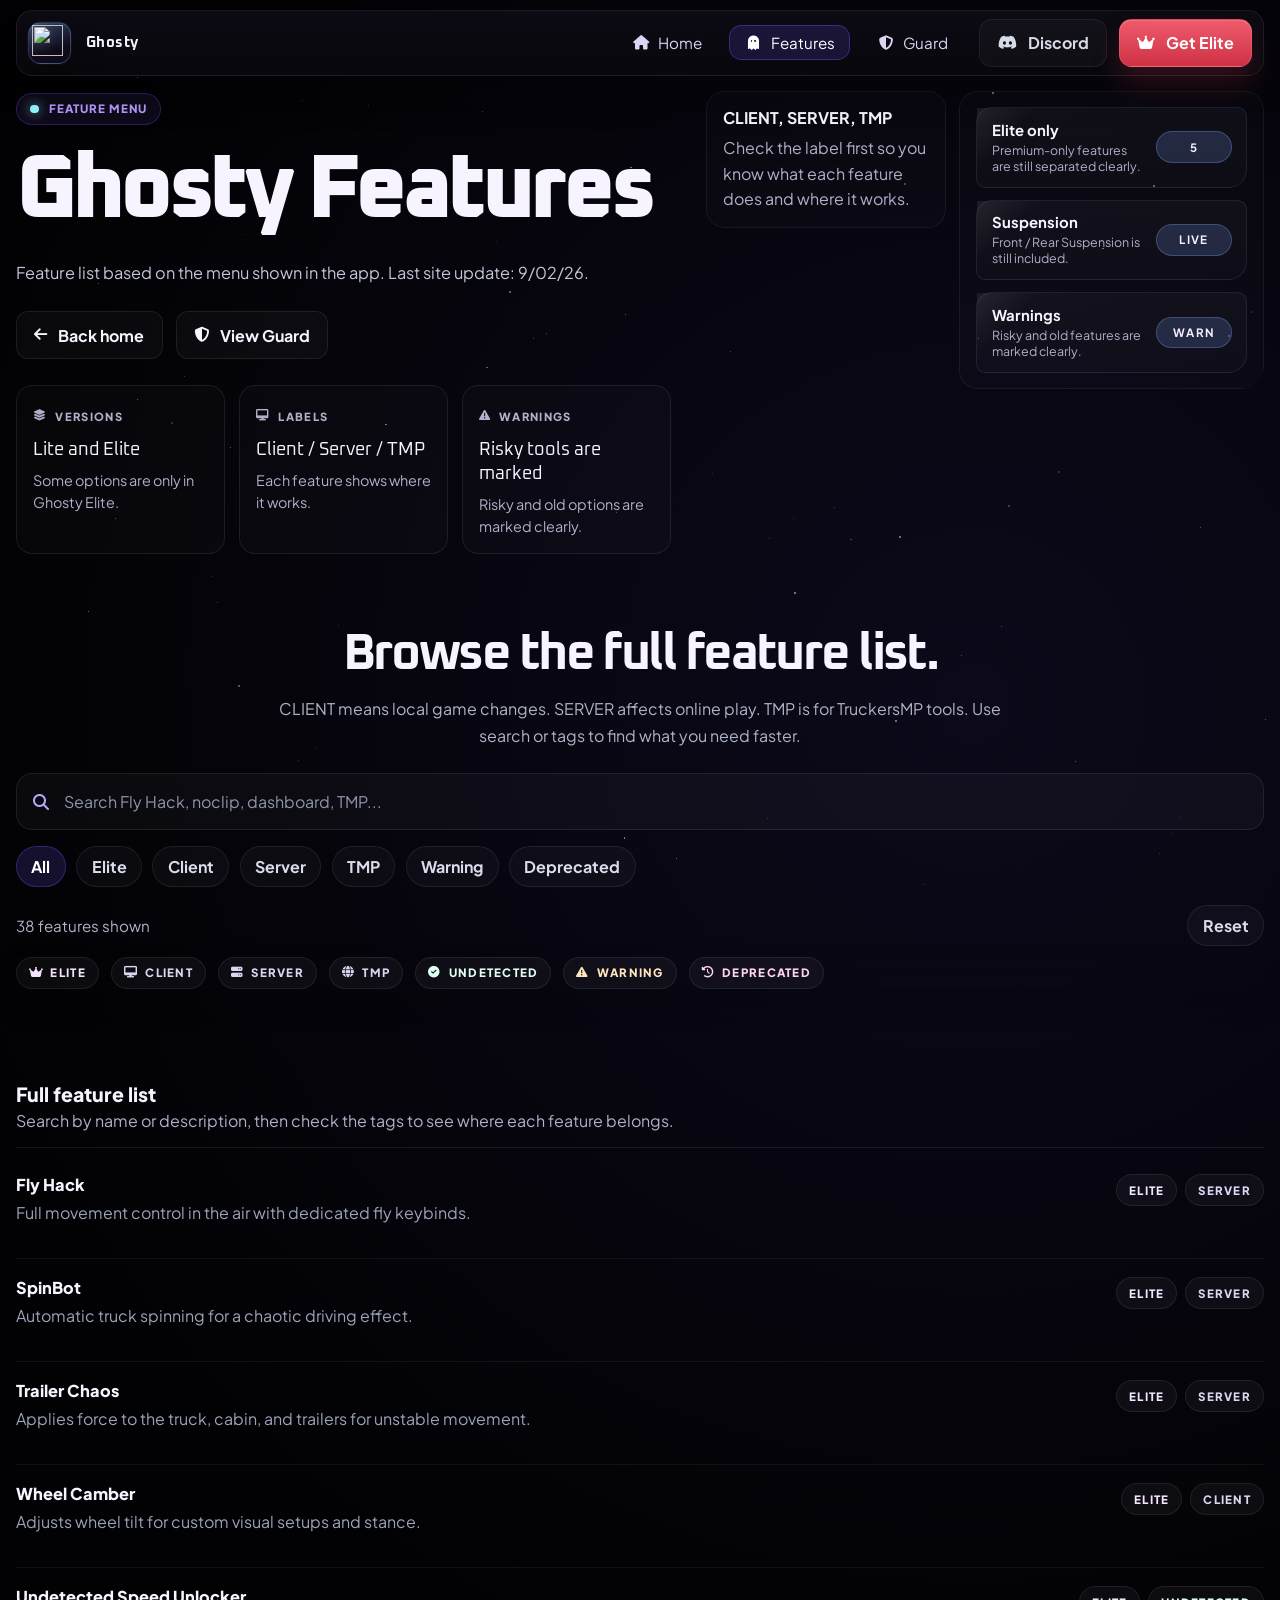
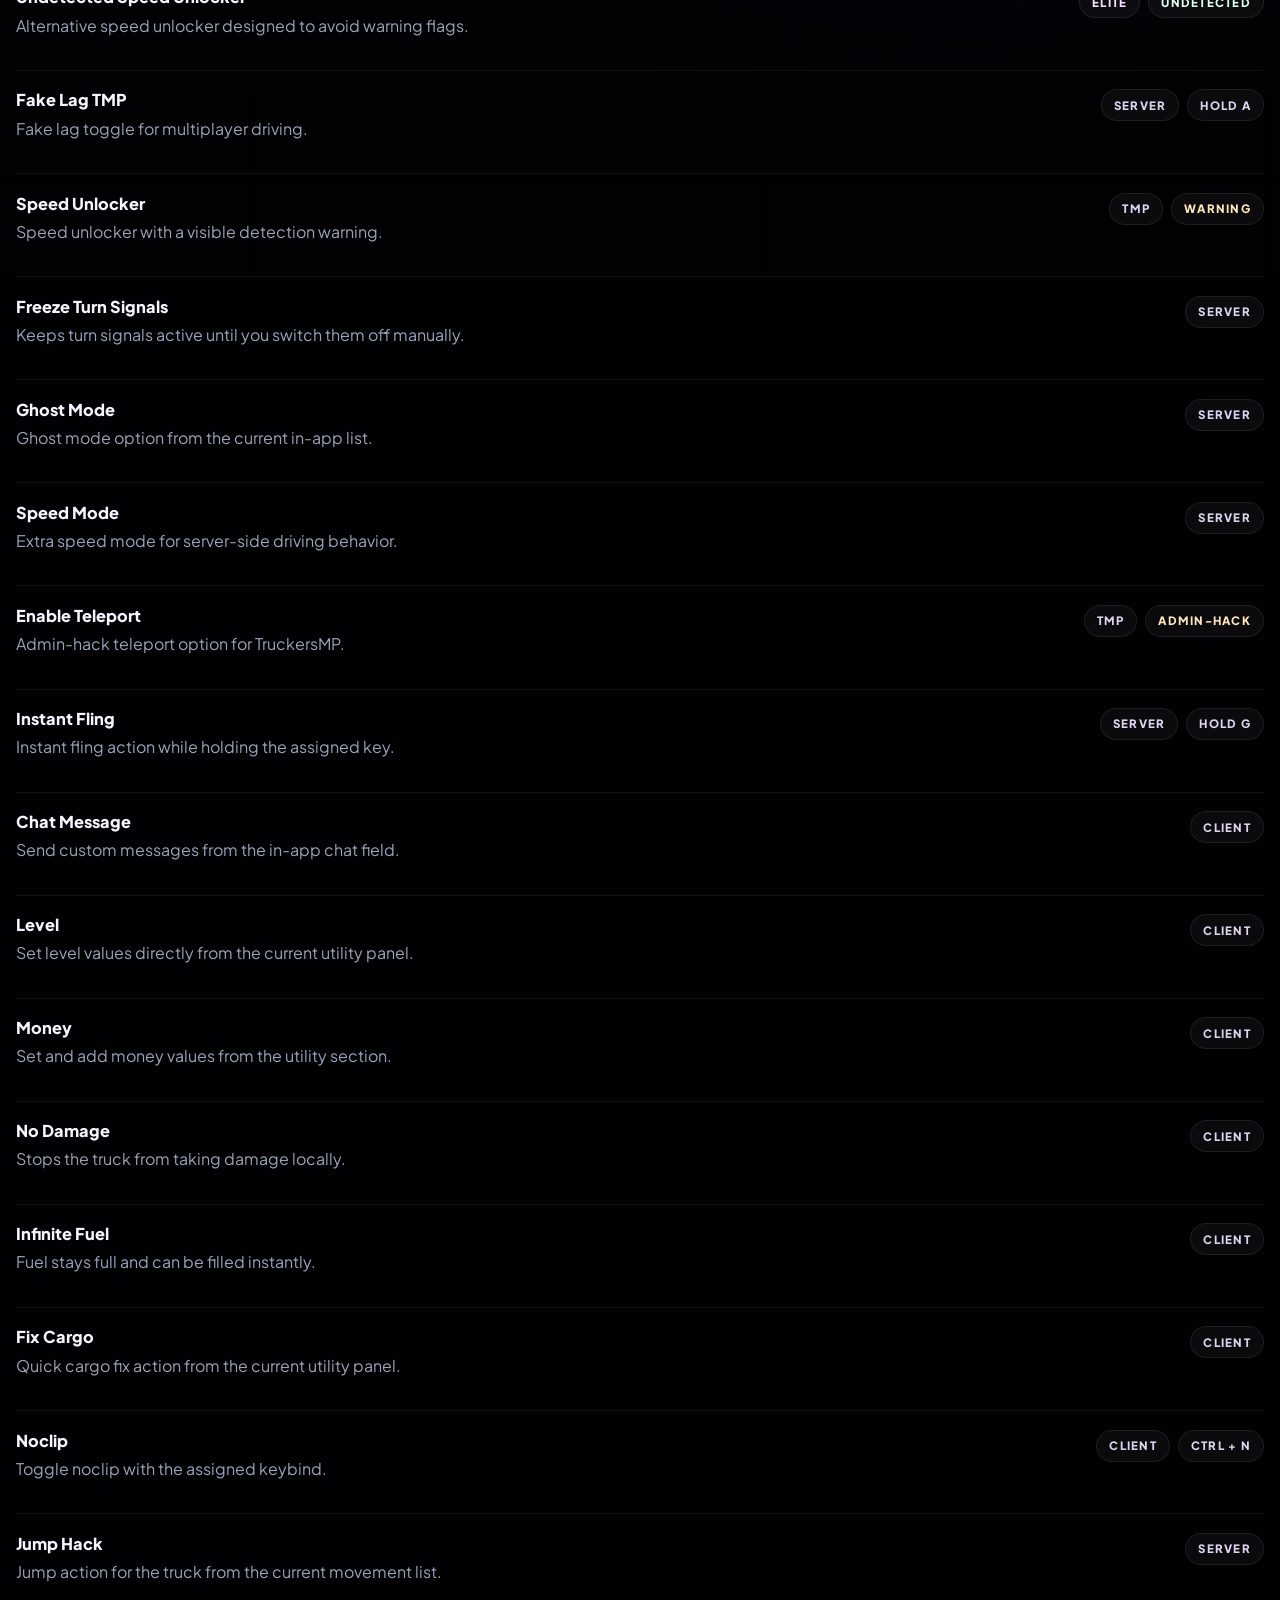
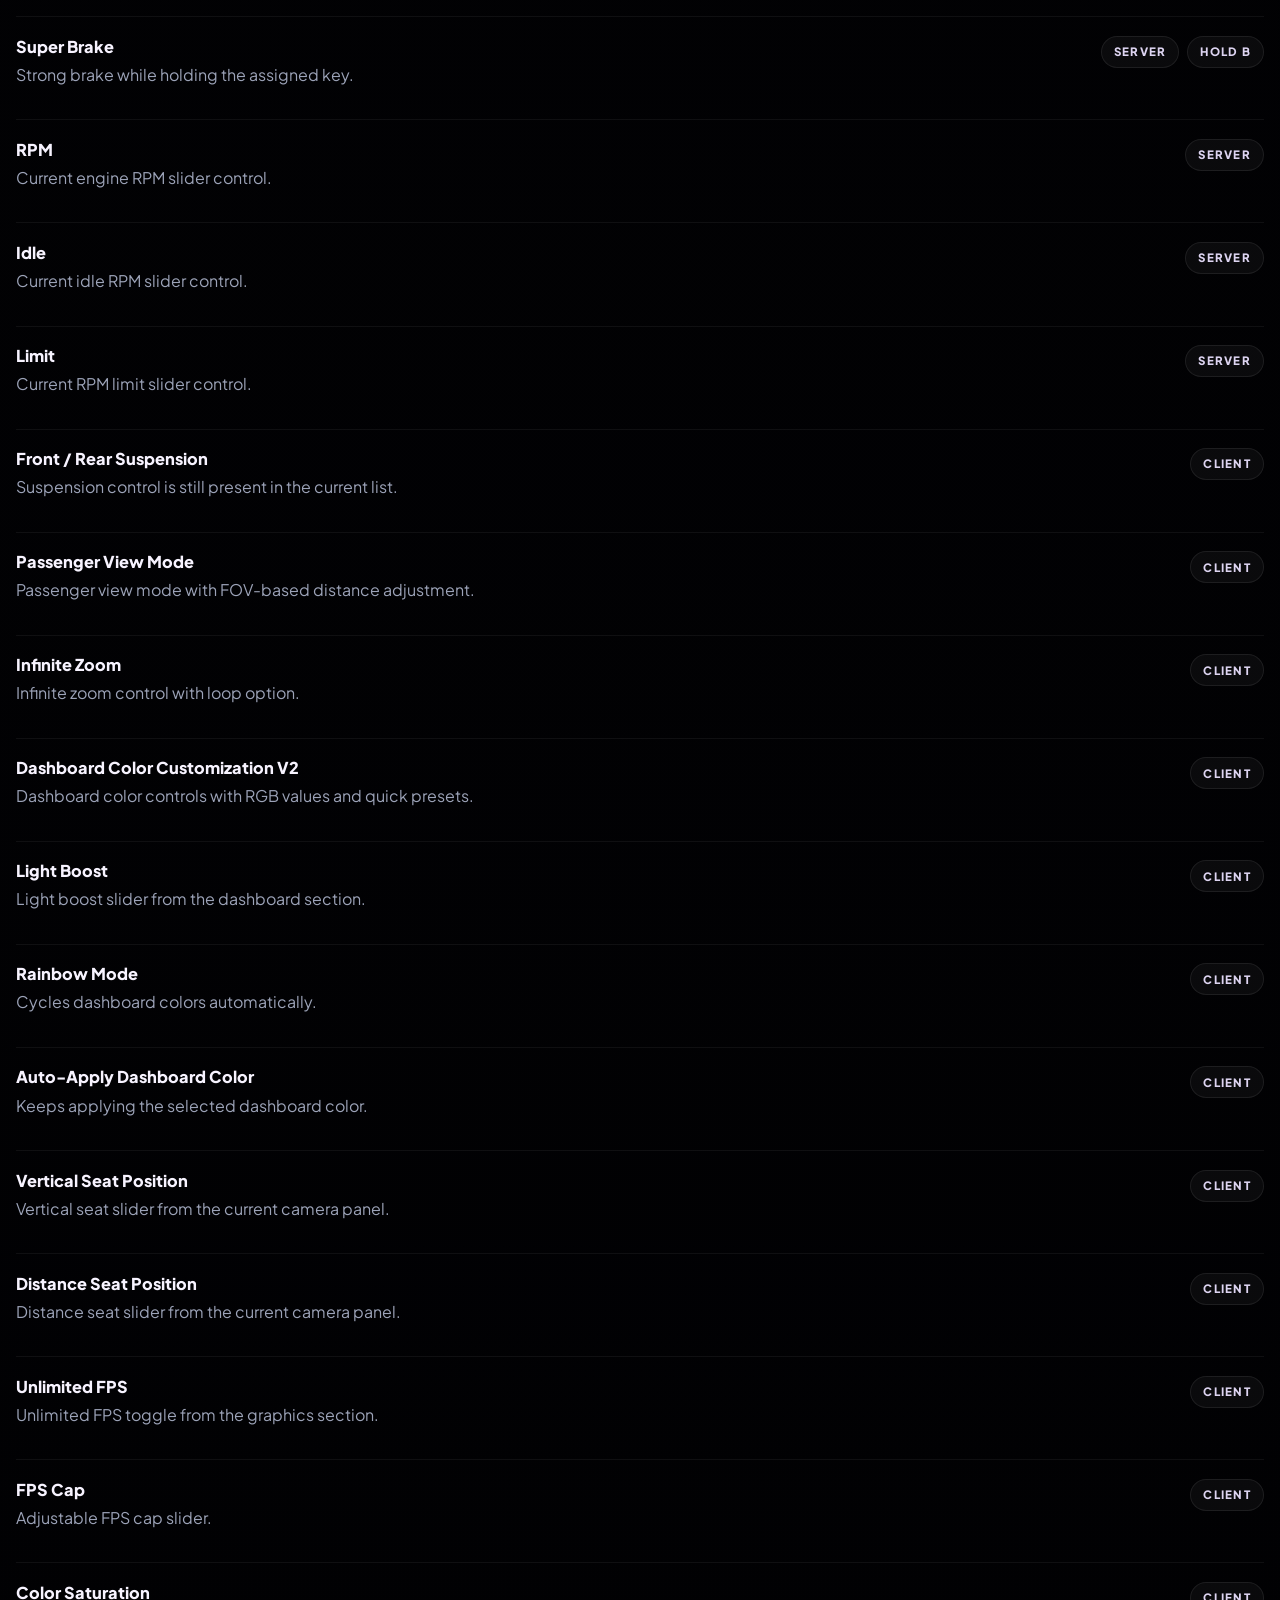
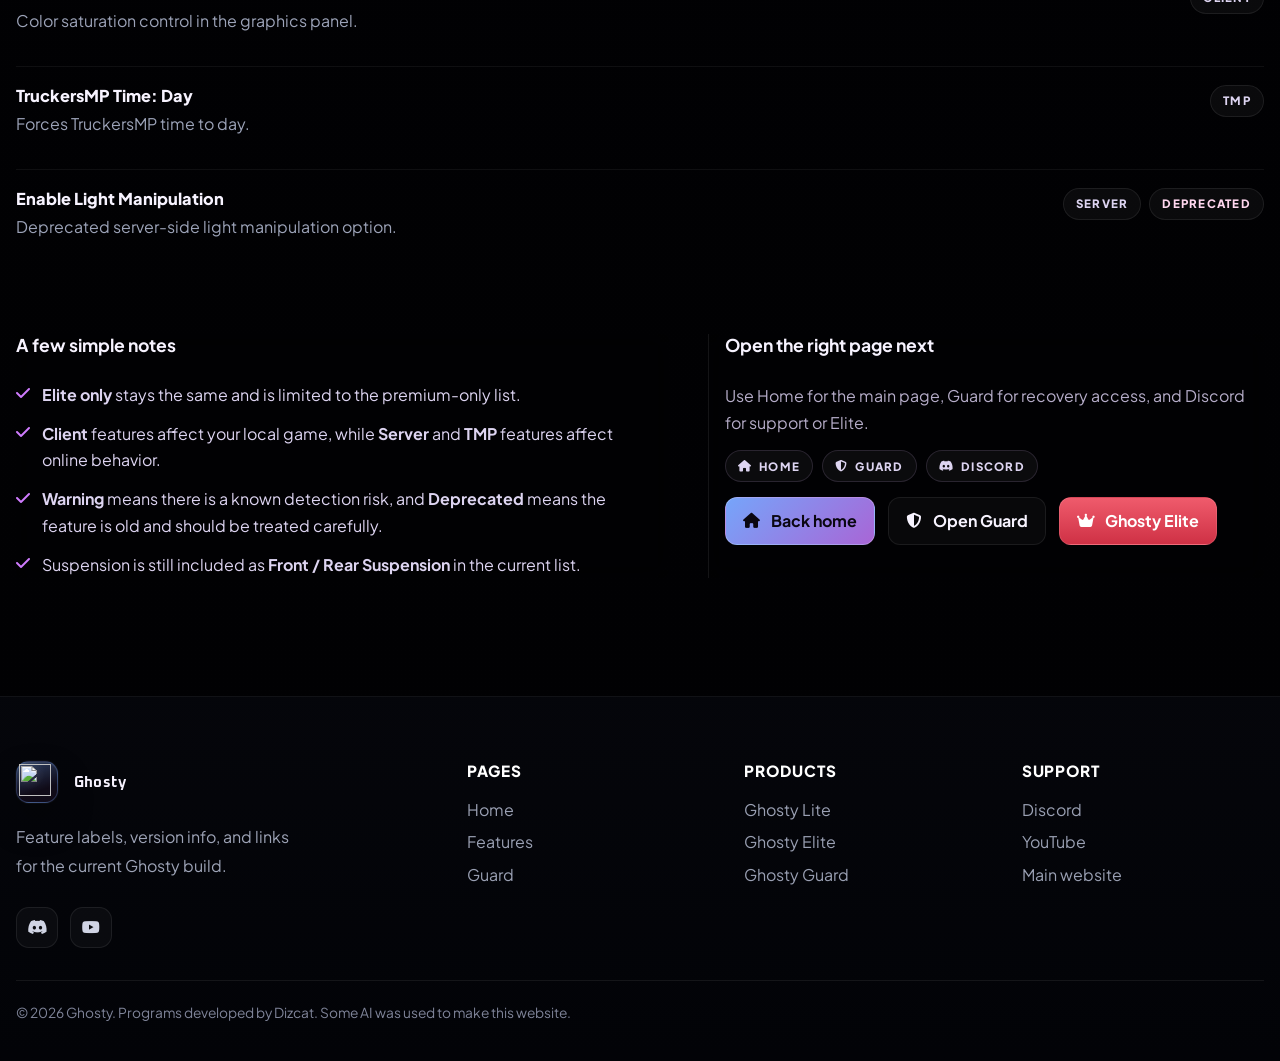
==== commit 832ee059: "Add files via upload" ====
--- a/features.html
+++ b/features.html
@@ -5,7 +5,7 @@
   <meta name="viewport" content="width=device-width, initial-scale=1.0">
   <meta name="description" content="Browse the Ghosty feature list with Elite, TMP, Client, Server, warning, and deprecated labels in one official release page.">
   <title>Ghosty | Feature List</title>
-  <link rel="icon" type="image/png" href="https://static.thenounproject.com/png/671068-200.png">
+  <link rel="icon" type="image/png" href="assets/ghost-icon.png">
   <link rel="preconnect" href="https://fonts.googleapis.com">
   <link rel="preconnect" href="https://fonts.gstatic.com" crossorigin>
   <link href="https://fonts.googleapis.com/css2?family=Oxanium:wght@500;600;700;800&family=Plus+Jakarta+Sans:wght@400;500;600;700;800&display=swap" rel="stylesheet">
@@ -54,7 +54,7 @@
   <main>
     <section class="page-hero">
       <div class="container hero-layout">
-        <article class="panel hero-copy" data-reveal>
+        <article class="hero-copy hero-copy-air" data-reveal>
           <div class="eyebrow"><span class="dot"></span> Feature menu</div>
           <h1 class="hero-title">Ghosty <span class="gradient">Features</span></h1>
           <p class="hero-lead">
@@ -127,12 +127,35 @@
       <div class="container">
         <div class="section-heading" data-reveal>
           <div>
-            <p class="kicker">Feature labels</p>
-            <h2>How to read the list.</h2>
-            <p>CLIENT affects your local game. SERVER affects online behaviour. TMP is for TruckersMP tools.</p>
-          </div>
-        </div>
-        <div class="legend-panel" data-reveal style="--reveal-delay: 0.06s;">
+            <p class="kicker">Feature browser</p>
+            <h2>Browse the full feature list.</h2>
+            <p>CLIENT means local game changes. SERVER affects online play. TMP is for TruckersMP tools. Use search or tags to find what you need faster.</p>
+          </div>
+        </div>
+
+        <div class="feature-browser-toolbar" data-feature-browser data-reveal style="--reveal-delay: 0.04s;">
+          <label class="feature-search" for="featureSearch">
+            <i class="fa-solid fa-magnifying-glass"></i>
+            <input id="featureSearch" type="search" placeholder="Search Fly Hack, noclip, dashboard, TMP..." data-feature-search>
+          </label>
+
+          <div class="feature-filter-row" aria-label="Feature filters">
+            <button class="feature-filter-chip is-active" type="button" data-feature-filter="all" aria-pressed="true">All</button>
+            <button class="feature-filter-chip" type="button" data-feature-filter="elite" aria-pressed="false">Elite</button>
+            <button class="feature-filter-chip" type="button" data-feature-filter="client" aria-pressed="false">Client</button>
+            <button class="feature-filter-chip" type="button" data-feature-filter="server" aria-pressed="false">Server</button>
+            <button class="feature-filter-chip" type="button" data-feature-filter="tmp" aria-pressed="false">TMP</button>
+            <button class="feature-filter-chip" type="button" data-feature-filter="warning" aria-pressed="false">Warning</button>
+            <button class="feature-filter-chip" type="button" data-feature-filter="deprecated" aria-pressed="false">Deprecated</button>
+          </div>
+
+          <div class="feature-browser-meta">
+            <span class="feature-results" data-feature-results aria-live="polite">38 features shown</span>
+            <button class="feature-clear" type="button" data-feature-reset>Reset</button>
+          </div>
+        </div>
+
+        <div class="legend-panel legend-panel-air" data-reveal style="--reveal-delay: 0.06s;">
           <span class="legend-pill violet"><i class="fa-solid fa-crown"></i> Elite</span>
           <span class="legend-pill"><i class="fa-solid fa-desktop"></i> Client</span>
           <span class="legend-pill"><i class="fa-solid fa-server"></i> Server</span>
@@ -154,8 +177,8 @@
     </section>
 
     <section class="section-space">
-      <div class="container atlas-grid feature-atlas">
-        <article class="atlas-card" data-reveal id="elite-features">
+      <div class="container atlas-grid feature-atlas" data-feature-list>
+        <article class="atlas-card" data-reveal data-feature-group id="elite-features">
           <div class="card-top">
             <div class="icon-box"><i class="fa-solid fa-crown"></i></div>
             <div class="tag-row">
@@ -207,7 +230,7 @@
           </div>
         </article>
 
-        <article class="atlas-card" data-reveal style="--reveal-delay: 0.08s;" id="online-tmp-features">
+        <article class="atlas-card" data-reveal data-feature-group style="--reveal-delay: 0.08s;" id="online-tmp-features">
           <div class="card-top">
             <div class="icon-box"><i class="fa-solid fa-globe"></i></div>
             <div class="tag-row">
@@ -273,7 +296,7 @@
           </div>
         </article>
 
-        <article class="atlas-card" data-reveal id="utility-features">
+        <article class="atlas-card" data-reveal data-feature-group id="utility-features">
           <div class="card-top">
             <div class="icon-box"><i class="fa-solid fa-sliders"></i></div>
             <div class="tag-row">
@@ -339,7 +362,7 @@
           </div>
         </article>
 
-        <article class="atlas-card" data-reveal style="--reveal-delay: 0.08s;" id="movement-features">
+        <article class="atlas-card" data-reveal data-feature-group style="--reveal-delay: 0.08s;" id="movement-features">
           <div class="card-top">
             <div class="icon-box"><i class="fa-solid fa-gauge-high"></i></div>
             <div class="tag-row">
@@ -398,7 +421,7 @@
           </div>
         </article>
 
-        <article class="atlas-card" data-reveal id="visual-features">
+        <article class="atlas-card" data-reveal data-feature-group id="visual-features">
           <div class="card-top">
             <div class="icon-box"><i class="fa-solid fa-camera"></i></div>
             <div class="tag-row">
@@ -471,7 +494,7 @@
           </div>
         </article>
 
-        <article class="atlas-card" data-reveal style="--reveal-delay: 0.08s;" id="graphics-features">
+        <article class="atlas-card" data-reveal data-feature-group style="--reveal-delay: 0.08s;" id="graphics-features">
           <div class="card-top">
             <div class="icon-box"><i class="fa-solid fa-display"></i></div>
             <div class="tag-row">
@@ -523,10 +546,16 @@
           </div>
         </article>
       </div>
+      <div class="container">
+        <div class="feature-empty" data-feature-empty hidden>
+          <strong>No features match that search yet.</strong>
+          <span>Try a broader word like client, dashboard, tmp, or reset the active filter.</span>
+        </div>
+      </div>
     </section>
 
     <section class="section-space">
-      <div class="container faq-layout">
+      <div class="container faq-layout feature-afterglow">
         <section class="faq-panel" data-reveal>
           <p class="card-eyebrow">Notes</p>
           <h3>A few simple notes</h3>
--- a/assets/site.css
+++ b/assets/site.css
@@ -130,78 +130,6 @@
   opacity: 0.42;
 }
 
-.ghost-cursor-layer {
-  position: fixed;
-  inset: 0;
-  pointer-events: none;
-  overflow: hidden;
-  z-index: 4;
-}
-
-.ghost-cursor,
-.ghost-cursor-particle {
-  position: absolute;
-  top: 0;
-  left: 0;
-  opacity: 0;
-  will-change: transform, opacity, filter;
-}
-
-.ghost-cursor {
-  width: 24px;
-  height: 28px;
-  margin-left: -12px;
-  margin-top: -14px;
-  filter: drop-shadow(0 6px 18px rgba(var(--accent-rgb), 0.14));
-  transition: opacity 0.26s ease;
-}
-
-.ghost-cursor::before {
-  content: "";
-  position: absolute;
-  inset: 0;
-  border-radius: 50%;
-  background:
-    radial-gradient(circle at 50% 22%, rgba(255, 255, 255, 0.96), rgba(255, 255, 255, 0.92) 18%, rgba(var(--accent-2-rgb), 0.66) 48%, rgba(var(--accent-rgb), 0.14) 78%, transparent 100%);
-  -webkit-mask: url("./ghost-mark.svg") center / contain no-repeat;
-  mask: url("./ghost-mark.svg") center / contain no-repeat;
-}
-
-.ghost-cursor::after {
-  content: "";
-  position: absolute;
-  inset: 6px 7px 8px;
-  border-radius: 999px;
-  background:
-    radial-gradient(circle at 35% 42%, rgba(14, 12, 24, 0.78) 0 7%, transparent 8%),
-    radial-gradient(circle at 65% 42%, rgba(14, 12, 24, 0.78) 0 7%, transparent 8%),
-    radial-gradient(circle at 50% 68%, rgba(255, 255, 255, 0.14) 0 8%, transparent 9%);
-  opacity: 0.56;
-  transform: scale(0.78);
-}
-
-.ghost-cursor-particle {
-  width: calc(var(--particle-size, 10px) * 1.15);
-  height: calc(var(--particle-size, 10px) * 1.15);
-  margin-left: calc(var(--particle-size, 10px) * -0.575);
-  margin-top: calc(var(--particle-size, 10px) * -0.575);
-  border-radius: 50%;
-  background:
-    radial-gradient(circle at 35% 32%, rgba(255, 255, 255, 0.86), rgba(255, 255, 255, 0.34) 24%, rgba(var(--accent-2-rgb), 0.2) 52%, rgba(var(--accent-rgb), 0.04) 80%, transparent 100%);
-  filter: blur(calc(var(--particle-size, 10px) * 0.1));
-  mix-blend-mode: screen;
-}
-
-.ghost-cursor-particle::before {
-  content: "";
-  position: absolute;
-  inset: 18%;
-  border-radius: 50%;
-  background:
-    radial-gradient(circle at 50% 40%, rgba(255, 255, 255, 0.58), rgba(255, 255, 255, 0.04) 72%, transparent 100%);
-  opacity: 0.68;
-}
-
 img,
 video {
   display: block;
@@ -3140,10 +3068,6 @@
     transition-duration: 0.01ms !important;
     transition-delay: 0ms !important;
   }
-
-  .ghost-cursor-layer {
-    display: none !important;
-  }
 }
 
 /* Home rebuild inspired by the saved Lunar reference */
@@ -3476,7 +3400,36 @@
 }
 
 .product-scene-glow {
-  display: none;
+  position: absolute;
+  inset: 0;
+  pointer-events: none;
+  z-index: 1;
+}
+
+.product-scene-glow::before,
+.product-scene-glow::after {
+  content: "";
+  position: absolute;
+  left: 52%;
+  top: 48%;
+  width: min(31rem, 70%);
+  aspect-ratio: 1;
+  border-radius: 50%;
+  transform: translate(-50%, -50%);
+  filter: blur(34px);
+  opacity: 0;
+}
+
+.product-scene-glow::before {
+  background:
+    radial-gradient(circle, rgba(126, 92, 255, 0.38) 0%, rgba(126, 92, 255, 0.2) 34%, rgba(126, 92, 255, 0.08) 55%, transparent 74%);
+  animation: homeProductGlowLite 9.5s ease-in-out infinite;
+}
+
+.product-scene-glow::after {
+  background:
+    radial-gradient(circle, rgba(239, 91, 108, 0.34) 0%, rgba(239, 91, 108, 0.18) 36%, rgba(239, 91, 108, 0.07) 56%, transparent 74%);
+  animation: homeProductGlowElite 9.5s ease-in-out infinite;
 }
 
 .product-moon {
@@ -3564,7 +3517,7 @@
   inset: -5%;
   background: url("../webSaved/lunarcheats.gg/img/glow.png") center/cover no-repeat;
   mix-blend-mode: screen;
-  opacity: 0.82;
+  opacity: 0.44;
   pointer-events: none;
 }
 
@@ -4166,6 +4119,38 @@
 }
 
 @keyframes homeProductSwapElite {
+  0%,
+  43% {
+    opacity: 0;
+  }
+
+  50%,
+  93% {
+    opacity: 1;
+  }
+
+  100% {
+    opacity: 0;
+  }
+}
+
+@keyframes homeProductGlowLite {
+  0%,
+  43% {
+    opacity: 1;
+  }
+
+  50%,
+  93% {
+    opacity: 0;
+  }
+
+  100% {
+    opacity: 1;
+  }
+}
+
+@keyframes homeProductGlowElite {
   0%,
   43% {
     opacity: 0;
@@ -5313,3 +5298,1134 @@
     min-height: 12rem;
   }
 }
+
+/* Mobile support polish */
+@media (max-width: 960px) {
+  html {
+    scroll-padding-top: calc(var(--header-height) + 1.25rem);
+  }
+
+  body {
+    overflow-x: clip;
+  }
+
+  .page-home .nav-shell,
+  .page-features .nav-shell,
+  .page-guard .nav-shell {
+    margin-top: 0.35rem;
+    padding: 0.5rem 0.6rem;
+  }
+
+  .site-nav {
+    position: fixed;
+    top: calc(var(--header-height) + 0.9rem);
+    left: max(0.75rem, env(safe-area-inset-left));
+    right: max(0.75rem, env(safe-area-inset-right));
+    max-height: calc(100vh - var(--header-height) - 5.75rem - env(safe-area-inset-bottom));
+    overflow-y: auto;
+    -webkit-overflow-scrolling: touch;
+  }
+
+  .nav-links,
+  .nav-actions {
+    gap: 0.55rem;
+  }
+
+  .nav-link,
+  .button {
+    min-height: 3.15rem;
+  }
+
+  .mobile-dock {
+    left: max(50%, calc(50% + ((env(safe-area-inset-left) - env(safe-area-inset-right)) / 2)));
+    bottom: max(0.75rem, env(safe-area-inset-bottom));
+    width: min(100% - 1rem, 30rem);
+    padding: 0.55rem 0.55rem calc(0.55rem + env(safe-area-inset-bottom));
+  }
+
+  main {
+    padding-bottom: calc(7.25rem + env(safe-area-inset-bottom));
+  }
+
+  .page-features .hero-actions,
+  .page-guard .hero-actions {
+    display: grid;
+    gap: 0.7rem;
+  }
+
+  .page-features .hero-actions .button,
+  .page-guard .hero-actions .button {
+    width: 100%;
+  }
+
+  .faq-layout,
+  .showcase-grid,
+  .hero-layout {
+    gap: 1rem;
+  }
+}
+
+@media (max-width: 760px) {
+  .section-space {
+    padding: 1rem 0;
+  }
+
+  .site-header {
+    backdrop-filter: blur(14px);
+  }
+
+  .page-home .nav-shell,
+  .page-features .nav-shell,
+  .page-guard .nav-shell {
+    min-height: 3.5rem;
+    padding: 0.45rem 0.55rem;
+    border-radius: 0.95rem;
+  }
+
+  .site-nav {
+    top: calc(var(--header-height) + 0.6rem);
+    gap: 0.75rem;
+    padding: 0.85rem;
+    border-radius: 1.1rem;
+  }
+
+  .hero-chip {
+    min-height: 2rem;
+    font-size: 0.78rem;
+  }
+
+  .home-hero-lunar {
+    padding: 0.15rem 0 2.4rem;
+  }
+
+  .home-hero-grid {
+    gap: 1.4rem;
+  }
+
+  .home-hero-copy-v2 {
+    max-width: none;
+    padding: 1.4rem 0 0;
+  }
+
+  .home-hero-copy-v2 h1 {
+    margin: 1.15rem 0 1rem;
+    max-width: 11ch;
+    font-size: clamp(2.45rem, 12vw, 3.4rem);
+    line-height: 0.98;
+  }
+
+  .home-hero-copy-v2 p,
+  .page-features .hero-lead,
+  .page-guard .hero-lead {
+    max-width: none;
+    font-size: 0.98rem;
+    line-height: 1.7;
+  }
+
+  .hero-actions-v2,
+  .feature-showcase-actions,
+  .home-stats-actions,
+  .page-features .hero-actions,
+  .page-guard .hero-actions {
+    display: grid;
+    gap: 0.75rem;
+  }
+
+  .hero-actions-v2 > *,
+  .feature-showcase-actions > *,
+  .home-stats-actions > * {
+    width: 100%;
+  }
+
+  .rating-pill {
+    width: 100%;
+    min-height: 0;
+    align-items: center;
+    gap: 0.75rem;
+    padding: 0.75rem 0.85rem;
+  }
+
+  .home-hero-product {
+    margin-top: 0.35rem;
+  }
+
+  .hero-product-card {
+    min-height: 28rem;
+  }
+
+  .hero-product-scene {
+    min-height: 22.5rem;
+    padding: 1rem 0 0.6rem;
+  }
+
+  .ghosty-box-3d {
+    width: min(22rem, 92vw);
+    height: 27rem;
+    --box-shift-x: 0rem;
+    --box-tilt: -4deg;
+  }
+
+  .feature-showcase-card,
+  .home-stats-panel,
+  .page-features .panel,
+  .page-guard .panel,
+  .page-features .atlas-card,
+  .page-guard .ghost-card,
+  .page-guard .price-card,
+  .page-features .faq-panel,
+  .page-guard .faq-panel,
+  .page-features .cta-panel,
+  .page-guard .cta-panel {
+    padding: 1.1rem;
+  }
+
+  .feature-showcase-card {
+    gap: 1.15rem;
+  }
+
+  .feature-showcase-copy {
+    padding: 0;
+  }
+
+  .feature-showcase-copy h3 {
+    max-width: none;
+    font-size: clamp(1.95rem, 10vw, 2.7rem);
+  }
+
+  .feature-showcase-copy p {
+    margin-top: 0.95rem;
+  }
+
+  .feature-showcase-media img,
+  .feature-showcase-video {
+    min-height: 14rem;
+  }
+
+  .feature-card-row {
+    gap: 1rem;
+    margin-top: 1.15rem;
+  }
+
+  .reference-feature-card,
+  .instruction-card {
+    padding: 1rem;
+  }
+
+  .home-title-block {
+    gap: 0.8rem;
+    margin-bottom: 1.6rem;
+  }
+
+  .moon-divider span {
+    width: 3rem;
+  }
+
+  .home-stats-panel {
+    padding-bottom: 1.7rem;
+  }
+
+  .home-stats-grid {
+    margin: 1.75rem 0;
+  }
+
+  .home-stat-item strong {
+    font-size: clamp(2.45rem, 12vw, 3.2rem);
+  }
+
+  .feature-nav-panel {
+    display: flex;
+    overflow-x: auto;
+    gap: 0.75rem;
+    padding: 0.85rem;
+    scrollbar-width: none;
+    scroll-snap-type: x proximity;
+  }
+
+  .feature-nav-panel::-webkit-scrollbar {
+    display: none;
+  }
+
+  .feature-nav-link {
+    flex: 0 0 13.5rem;
+    scroll-snap-align: start;
+  }
+
+  .page-features .section-heading,
+  .page-guard .section-heading {
+    margin-bottom: 1rem;
+  }
+
+  .page-features .section-heading p,
+  .page-guard .section-heading p {
+    max-width: none;
+  }
+
+  .footer-lunar-grid {
+    gap: 1.35rem;
+    padding-bottom: 1.35rem;
+  }
+
+  .footer-socials {
+    margin-top: 1rem;
+  }
+}
+
+@media (max-width: 560px) {
+  .brand {
+    gap: 0.7rem;
+  }
+
+  .page-home .brand-token,
+  .page-features .brand-token,
+  .page-guard .brand-token,
+  .brand-token {
+    width: 2.35rem;
+    height: 2.35rem;
+    border-radius: 0.72rem;
+  }
+
+  .menu-toggle {
+    width: 2.75rem;
+    height: 2.75rem;
+    border-radius: 0.9rem;
+  }
+
+  .site-nav {
+    left: max(0.6rem, env(safe-area-inset-left));
+    right: max(0.6rem, env(safe-area-inset-right));
+    padding: 0.75rem;
+  }
+
+  .nav-link,
+  .button {
+    min-height: 3rem;
+  }
+
+  .home-hero-copy-v2 h1,
+  .page-features .hero-title,
+  .page-guard .hero-title {
+    font-size: clamp(2.15rem, 13vw, 2.95rem);
+    line-height: 1;
+  }
+
+  .home-hero-copy-v2 p {
+    font-size: 0.94rem;
+  }
+
+  .ghosty-box-3d {
+    width: min(19rem, 96vw);
+    height: 23.5rem;
+  }
+
+  .feature-showcase-copy h3,
+  .page-features .section-heading h2,
+  .page-guard .section-heading h2,
+  .home-title-block h2,
+  .home-title-block.compact h2 {
+    font-size: clamp(1.85rem, 10vw, 2.45rem);
+  }
+
+  .feature-nav-link {
+    flex-basis: 12.25rem;
+  }
+
+  .modal {
+    align-items: end;
+    padding: 0.75rem;
+  }
+
+  .modal-card {
+    width: 100%;
+    max-height: calc(100vh - 1.5rem);
+    overflow-y: auto;
+    border-radius: 1.2rem 1.2rem 0.9rem 0.9rem;
+    -webkit-overflow-scrolling: touch;
+  }
+
+  .product-browser-card {
+    gap: 0.75rem;
+    padding: 0.85rem;
+  }
+
+  .accordion-trigger {
+    padding: 0.9rem;
+  }
+
+  .accordion-copy {
+    padding: 0 0.9rem 0.9rem;
+  }
+
+  .mobile-dock {
+    gap: 0.35rem;
+    width: min(100% - 0.7rem, 28rem);
+    padding-inline: 0.35rem;
+  }
+
+  .dock-link {
+    min-height: 3.45rem;
+    font-size: 0.64rem;
+  }
+
+  .dock-link span {
+    line-height: 1;
+  }
+
+  .footer-bottom-line {
+    padding-bottom: calc(0.25rem + env(safe-area-inset-bottom));
+  }
+}
+
+/* Features / Guard airflow refresh */
+.feature-browser-toolbar {
+  display: grid;
+  gap: 1rem;
+  margin-bottom: 1.05rem;
+  padding: 1.15rem;
+  border-radius: 1.4rem;
+  border: 1px solid rgba(255, 255, 255, 0.08);
+  background: linear-gradient(180deg, rgba(8, 9, 16, 0.96), rgba(4, 5, 10, 0.98));
+}
+
+.feature-search {
+  display: flex;
+  align-items: center;
+  gap: 0.8rem;
+  min-height: 3.55rem;
+  padding: 0 1rem;
+  border-radius: 1rem;
+  border: 1px solid rgba(255, 255, 255, 0.08);
+  background: rgba(255, 255, 255, 0.03);
+  color: #c7ccdb;
+}
+
+.feature-search i {
+  color: #bba7ff;
+}
+
+.feature-search input {
+  width: 100%;
+  border: 0;
+  background: transparent;
+  color: #fff;
+  outline: none;
+}
+
+.feature-search input::placeholder {
+  color: #8f96aa;
+}
+
+.feature-filter-row {
+  display: flex;
+  flex-wrap: wrap;
+  gap: 0.65rem;
+}
+
+.feature-filter-chip,
+.feature-clear {
+  min-height: 2.5rem;
+  padding: 0.55rem 0.9rem;
+  border-radius: 999px;
+  border: 1px solid rgba(255, 255, 255, 0.08);
+  background: rgba(255, 255, 255, 0.03);
+  color: #d9dceb;
+  font-weight: 700;
+  cursor: pointer;
+  transition: background 0.2s ease, border-color 0.2s ease, color 0.2s ease, transform 0.2s ease;
+}
+
+.feature-filter-chip:hover,
+.feature-filter-chip:focus-visible,
+.feature-clear:hover,
+.feature-clear:focus-visible {
+  transform: translateY(-1px);
+  background: rgba(255, 255, 255, 0.05);
+  border-color: rgba(255, 255, 255, 0.12);
+}
+
+.feature-filter-chip.is-active,
+.feature-filter-chip[aria-pressed="true"] {
+  background: rgba(114, 87, 255, 0.16);
+  border-color: rgba(114, 87, 255, 0.32);
+  color: #fff;
+}
+
+.feature-browser-meta {
+  display: flex;
+  align-items: center;
+  justify-content: space-between;
+  gap: 0.8rem;
+  flex-wrap: wrap;
+}
+
+.feature-results {
+  color: #aeb4c6;
+  font-size: 0.95rem;
+}
+
+.feature-empty {
+  margin-top: 1rem;
+  padding: 1rem 1.1rem;
+  border-radius: 1.1rem;
+  border: 1px solid rgba(255, 255, 255, 0.08);
+  background: rgba(255, 255, 255, 0.025);
+  color: #c8cedd;
+}
+
+.feature-empty strong,
+.feature-empty span {
+  display: block;
+}
+
+.feature-empty span {
+  margin-top: 0.35rem;
+  color: #99a1b7;
+}
+
+.page-features .legend-panel {
+  margin-bottom: 1rem;
+}
+
+.page-features .feature-nav-panel {
+  margin-top: 0;
+  margin-bottom: 1.35rem;
+}
+
+.page-features .feature-atlas {
+  align-items: start;
+  gap: 1.35rem;
+}
+
+.page-features .atlas-card {
+  border-radius: 1.55rem;
+  background: linear-gradient(180deg, rgba(8, 9, 16, 0.96), rgba(4, 5, 10, 0.98));
+  box-shadow: none;
+}
+
+.page-features .atlas-card .card-top {
+  align-items: center;
+}
+
+.page-features .atlas-card .card-copy {
+  max-width: 34rem;
+}
+
+.page-features .trace-list {
+  gap: 0.75rem;
+}
+
+.page-features .trace-item {
+  display: grid;
+  gap: 0.75rem;
+  padding: 1rem 1.05rem;
+  border-radius: 1.05rem;
+  background: rgba(255, 255, 255, 0.022);
+}
+
+.page-features .trace-head {
+  align-items: start;
+}
+
+.page-features .trace-copy {
+  margin: 0;
+}
+
+.feature-afterglow {
+  display: grid;
+  grid-template-columns: minmax(0, 1.08fr) minmax(320px, 0.92fr);
+  gap: 1.2rem;
+}
+
+.guard-story-layout {
+  display: grid;
+  grid-template-columns: minmax(0, 1.08fr) minmax(320px, 0.92fr);
+  gap: 1.2rem;
+}
+
+.guard-story-panel {
+  padding: 1.35rem;
+  border-radius: 1.45rem;
+  border: 1px solid rgba(255, 255, 255, 0.08);
+  background: linear-gradient(180deg, rgba(8, 9, 16, 0.96), rgba(4, 5, 10, 0.98));
+}
+
+.guard-story-main .card-title {
+  max-width: 20ch;
+}
+
+.guard-story-main .card-copy {
+  max-width: 38rem;
+}
+
+.guard-point-list {
+  display: grid;
+  gap: 0.8rem;
+  margin-top: 1.25rem;
+}
+
+.guard-point {
+  display: grid;
+  grid-template-columns: auto 1fr;
+  gap: 0.85rem;
+  align-items: start;
+  padding: 0.95rem 1rem;
+  border-radius: 1.05rem;
+  border: 1px solid rgba(255, 255, 255, 0.06);
+  background: rgba(255, 255, 255, 0.025);
+}
+
+.guard-point-icon {
+  width: 2.6rem;
+  height: 2.6rem;
+  display: grid;
+  place-items: center;
+  border-radius: 0.85rem;
+  border: 1px solid rgba(114, 87, 255, 0.24);
+  background: rgba(114, 87, 255, 0.12);
+  color: #cfbeff;
+}
+
+.guard-point strong,
+.guard-point span {
+  display: block;
+}
+
+.guard-point span {
+  margin-top: 0.3rem;
+  color: #99a1b7;
+  line-height: 1.65;
+}
+
+.guard-story-side {
+  display: grid;
+  gap: 0.85rem;
+}
+
+.guard-soft-card {
+  display: grid;
+  gap: 0.75rem;
+  padding: 1rem;
+  border-radius: 1.1rem;
+  border: 1px solid rgba(255, 255, 255, 0.06);
+  background: rgba(255, 255, 255, 0.025);
+}
+
+.guard-soft-card h3 {
+  margin: 0;
+  font-size: 1.1rem;
+}
+
+.guard-soft-card p {
+  margin: 0;
+  color: #9ca3b8;
+  line-height: 1.65;
+}
+
+.guard-soft-card .button {
+  width: fit-content;
+}
+
+.page-guard .guard-strip {
+  gap: 1rem;
+}
+
+.page-guard .guard-strip .story-panel {
+  min-height: 0;
+  border-radius: 1.2rem;
+  box-shadow: none;
+}
+
+.page-guard .steps-grid {
+  grid-template-columns: repeat(2, minmax(0, 1fr));
+  gap: 1.15rem;
+}
+
+.page-guard .step-card {
+  padding: 1.25rem;
+  box-shadow: none;
+}
+
+.page-guard .guard-pricing {
+  gap: 1.25rem;
+}
+
+.page-guard .guard-faq .cta-panel {
+  position: static;
+}
+
+@media (max-width: 1180px) {
+  .feature-afterglow,
+  .guard-story-layout {
+    grid-template-columns: 1fr;
+  }
+}
+
+@media (max-width: 760px) {
+  .feature-browser-toolbar,
+  .guard-story-panel {
+    padding: 1rem;
+  }
+
+  .feature-browser-meta {
+    align-items: stretch;
+  }
+
+  .feature-clear {
+    width: 100%;
+  }
+
+  .page-guard .steps-grid {
+    grid-template-columns: 1fr;
+  }
+}
+
+/* Airier unboxed pass for feature / guard intros */
+.page-features .hero-copy-air,
+.page-guard .hero-copy-air {
+  min-height: auto;
+  padding: 0.35rem 0 0.4rem;
+  background: none;
+  border: 0;
+  box-shadow: none;
+  overflow: visible;
+}
+
+.page-features .hero-copy-air::after,
+.page-guard .hero-copy-air::after {
+  right: 0;
+  opacity: 0.03;
+}
+
+.page-features .hero-copy-air .hero-lead,
+.page-guard .hero-copy-air .hero-lead {
+  max-width: 38rem;
+}
+
+.page-features .hero-copy-air .hero-metrics,
+.page-guard .hero-copy-air .hero-metrics {
+  margin-top: 0.15rem;
+}
+
+.feature-browser-toolbar {
+  margin-bottom: 0.7rem;
+  padding: 0;
+  border: 0;
+  border-radius: 0;
+  background: none;
+}
+
+.feature-browser-meta {
+  padding-top: 0.15rem;
+}
+
+.page-features .legend-panel-air {
+  justify-content: flex-start;
+  margin-bottom: 1.2rem;
+  padding: 0;
+  border: 0;
+  border-radius: 0;
+  background: none;
+}
+
+.page-features .legend-panel-air::before {
+  display: none;
+}
+
+.page-features .feature-nav-panel {
+  display: none;
+  padding: 0;
+  border: 0;
+  border-radius: 0;
+  background: none;
+}
+
+.feature-catalog {
+  display: grid;
+  gap: 1rem;
+  padding: 1.2rem;
+  border-radius: 1.45rem;
+  border: 1px solid rgba(255, 255, 255, 0.08);
+  background: linear-gradient(180deg, rgba(8, 9, 16, 0.96), rgba(4, 5, 10, 0.98));
+}
+
+.feature-catalog-head {
+  padding-bottom: 0.25rem;
+  border-bottom: 1px solid rgba(255, 255, 255, 0.06);
+}
+
+.feature-catalog-head .card-eyebrow {
+  margin-bottom: 0.55rem;
+}
+
+.feature-catalog-head .card-copy {
+  max-width: 42rem;
+}
+
+.feature-catalog-list {
+  display: grid;
+  gap: 0.8rem;
+}
+
+.feature-catalog-item {
+  display: grid;
+  grid-template-columns: minmax(0, 1fr) auto;
+  gap: 1rem;
+  align-items: start;
+  padding: 1rem 0;
+  border-top: 1px solid rgba(255, 255, 255, 0.06);
+}
+
+.feature-catalog-item:first-child {
+  border-top: 0;
+}
+
+.feature-catalog-main h4 {
+  margin: 0;
+  font-size: 1.02rem;
+  font-weight: 800;
+}
+
+.feature-catalog-main p {
+  margin: 0.32rem 0 0;
+  color: #9ca3b8;
+  line-height: 1.65;
+}
+
+.feature-catalog-tags {
+  display: flex;
+  flex-wrap: wrap;
+  justify-content: flex-end;
+  gap: 0.5rem;
+  max-width: 17rem;
+}
+
+.page-features .story-panel-air {
+  min-height: 0;
+  padding: 0.2rem 0 0.9rem;
+  border: 0;
+  border-radius: 0;
+  background: none;
+  box-shadow: none;
+}
+
+.page-features .story-panel-air::before,
+.page-features .story-panel-air::after,
+.page-guard .story-panel-air::before,
+.page-guard .story-panel-air::after {
+  display: none;
+}
+
+.page-guard .story-panel-air {
+  min-height: 0;
+  padding: 0.4rem 0.15rem 1rem;
+  border: 0;
+  border-radius: 0;
+  background: none;
+  box-shadow: none;
+  border-top: 1px solid rgba(255, 255, 255, 0.08);
+}
+
+.page-guard .story-panel-air .stat-value {
+  margin-top: 0.65rem;
+}
+
+.page-guard .guard-strip {
+  gap: 1.35rem;
+}
+
+@media (max-width: 960px) {
+  .page-features .feature-nav-panel {
+    gap: 0.7rem;
+  }
+}
+
+@media (max-width: 760px) {
+  .page-features .hero-copy-air,
+  .page-guard .hero-copy-air {
+    padding-top: 0;
+  }
+
+  .page-features .legend-panel-air {
+    gap: 0.55rem;
+  }
+
+  .page-guard .story-panel-air {
+    padding-top: 0.75rem;
+  }
+
+  .feature-catalog {
+    padding: 1rem;
+  }
+
+  .feature-catalog-item {
+    grid-template-columns: 1fr;
+  }
+
+  .feature-catalog-tags {
+    justify-content: flex-start;
+    max-width: none;
+  }
+}
+
+/* Breathier pass for Features / Guard */
+body.page-features::after,
+body.page-guard::after {
+  background: linear-gradient(180deg, rgba(255, 255, 255, 0.01), transparent 26%, transparent 82%, rgba(255, 255, 255, 0.005));
+  opacity: 0.32;
+}
+
+.page-features .page-hero::before,
+.page-guard .page-hero::before {
+  display: none;
+}
+
+.page-features .hero-layout,
+.page-guard .hero-layout {
+  gap: 2.2rem;
+}
+
+.page-features .hero-copy-air,
+.page-guard .hero-copy-air {
+  gap: 1.5rem;
+}
+
+.page-features .hero-visual-features,
+.page-guard .hero-visual-guard {
+  padding: 0;
+  border: 0;
+  background: none;
+  box-shadow: none;
+}
+
+.page-features .feature-hero-stage,
+.page-guard .guard-hero-stage {
+  padding: 0.2rem 0 0;
+}
+
+.page-features .feature-board,
+.page-guard .guard-board {
+  gap: 0.85rem;
+}
+
+.page-features .feature-board-card,
+.page-guard .guard-summary-card,
+.page-guard .guard-plan-stack {
+  padding: 0.95rem 1rem;
+  border-color: rgba(255, 255, 255, 0.06);
+  background: rgba(255, 255, 255, 0.014);
+}
+
+.page-guard .guard-hero-watch,
+.page-guard .guard-hero-watch .video-link-card {
+  margin-bottom: 0.85rem;
+  border: 0;
+  background: rgba(255, 255, 255, 0.015);
+}
+
+.page-features .section-space,
+.page-guard .section-space {
+  padding: 2.35rem 0;
+}
+
+.feature-afterglow,
+.guard-story-layout,
+.page-features .faq-layout,
+.page-guard .faq-layout {
+  gap: 2.4rem;
+}
+
+.feature-catalog {
+  gap: 0.5rem;
+  padding: 0;
+  border: 0;
+  border-radius: 0;
+  background: none;
+}
+
+.feature-catalog-head {
+  padding-bottom: 0.8rem;
+  border-bottom-color: rgba(255, 255, 255, 0.08);
+}
+
+.feature-catalog-item {
+  padding: 1.15rem 0;
+}
+
+.feature-catalog-item[hidden] {
+  display: none;
+}
+
+.feature-catalog-tags {
+  max-width: 19rem;
+}
+
+.guard-story-main .card-top {
+  align-items: center;
+  margin-bottom: 0.85rem;
+}
+
+.page-guard .icon-box i,
+.page-guard .guard-point-icon i,
+.page-guard .button i {
+  width: 1em;
+  height: 1em;
+  display: grid;
+  place-items: center;
+  line-height: 1;
+  text-align: center;
+}
+
+.guard-story-main .card-title {
+  max-width: none;
+}
+
+.guard-story-main .card-copy {
+  max-width: 44rem;
+}
+
+.page-features .faq-panel,
+.page-features .cta-panel,
+.page-guard .faq-panel,
+.page-guard .cta-panel,
+.guard-story-panel {
+  padding: 0;
+  border: 0;
+  border-radius: 0;
+  background: none;
+  box-shadow: none;
+}
+
+.page-features .faq-panel::before,
+.page-features .cta-panel::before,
+.page-guard .faq-panel::before,
+.page-guard .cta-panel::before,
+.guard-story-panel::before,
+.guard-story-panel::after {
+  display: none;
+}
+
+.page-features .faq-panel,
+.page-features .cta-panel,
+.page-guard .faq-panel,
+.page-guard .cta-panel {
+  display: grid;
+  align-content: start;
+  gap: 0.9rem;
+}
+
+.page-features .faq-panel,
+.page-guard .faq-panel {
+  padding-right: 1rem;
+}
+
+.page-features .cta-panel,
+.page-guard .cta-panel {
+  padding-left: 1rem;
+  border-left: 1px solid rgba(255, 255, 255, 0.08);
+}
+
+.page-guard .guard-point-list {
+  gap: 0.65rem;
+}
+
+.page-guard .guard-point,
+.page-guard .guard-soft-card {
+  padding: 0.95rem 0;
+  border: 0;
+  border-radius: 0;
+  background: none;
+  box-shadow: none;
+}
+
+.page-guard .guard-point + .guard-point,
+.page-guard .guard-soft-card + .guard-soft-card {
+  border-top: 1px solid rgba(255, 255, 255, 0.08);
+}
+
+.page-guard .steps-grid {
+  grid-template-columns: 1fr;
+  gap: 0;
+}
+
+.page-guard .step-card {
+  display: grid;
+  grid-template-columns: auto minmax(0, 1fr);
+  gap: 1rem;
+  align-items: start;
+  padding: 1.05rem 0;
+  border: 0;
+  border-radius: 0;
+  background: none;
+  box-shadow: none;
+}
+
+.page-guard .step-card + .step-card {
+  border-top: 1px solid rgba(255, 255, 255, 0.08);
+}
+
+.page-guard .step-card::before {
+  display: none;
+}
+
+.page-guard .step-card h3 {
+  margin: 0 0 0.35rem;
+}
+
+.page-guard .step-card h3,
+.page-guard .step-card p {
+  grid-column: 2;
+  margin: 0;
+}
+
+.page-guard .step-number {
+  grid-row: 1 / span 2;
+  margin-top: 0.05rem;
+}
+
+.page-guard .guard-pricing {
+  gap: 1rem;
+}
+
+.page-guard .guard-pricing .price-card,
+.page-guard .guard-pricing .price-card.featured {
+  border-radius: 1rem;
+  border-color: rgba(255, 255, 255, 0.06);
+  background: rgba(255, 255, 255, 0.015);
+  box-shadow: none;
+}
+
+.page-guard .guard-pricing .price-card.featured {
+  border-color: rgba(255, 255, 255, 0.1);
+}
+
+@media (max-width: 1180px) {
+  .page-features .cta-panel,
+  .page-guard .cta-panel {
+    padding-left: 0;
+    border-left: 0;
+  }
+
+  .page-features .faq-panel,
+  .page-guard .faq-panel {
+    padding-right: 0;
+  }
+}
+
+@media (max-width: 760px) {
+  .page-features .hero-layout,
+  .page-guard .hero-layout,
+  .feature-afterglow,
+  .guard-story-layout,
+  .page-features .faq-layout,
+  .page-guard .faq-layout {
+    gap: 1.5rem;
+  }
+
+  .page-features .section-space,
+  .page-guard .section-space {
+    padding: 1.5rem 0;
+  }
+
+  .feature-catalog-item {
+    padding: 1rem 0;
+  }
+}
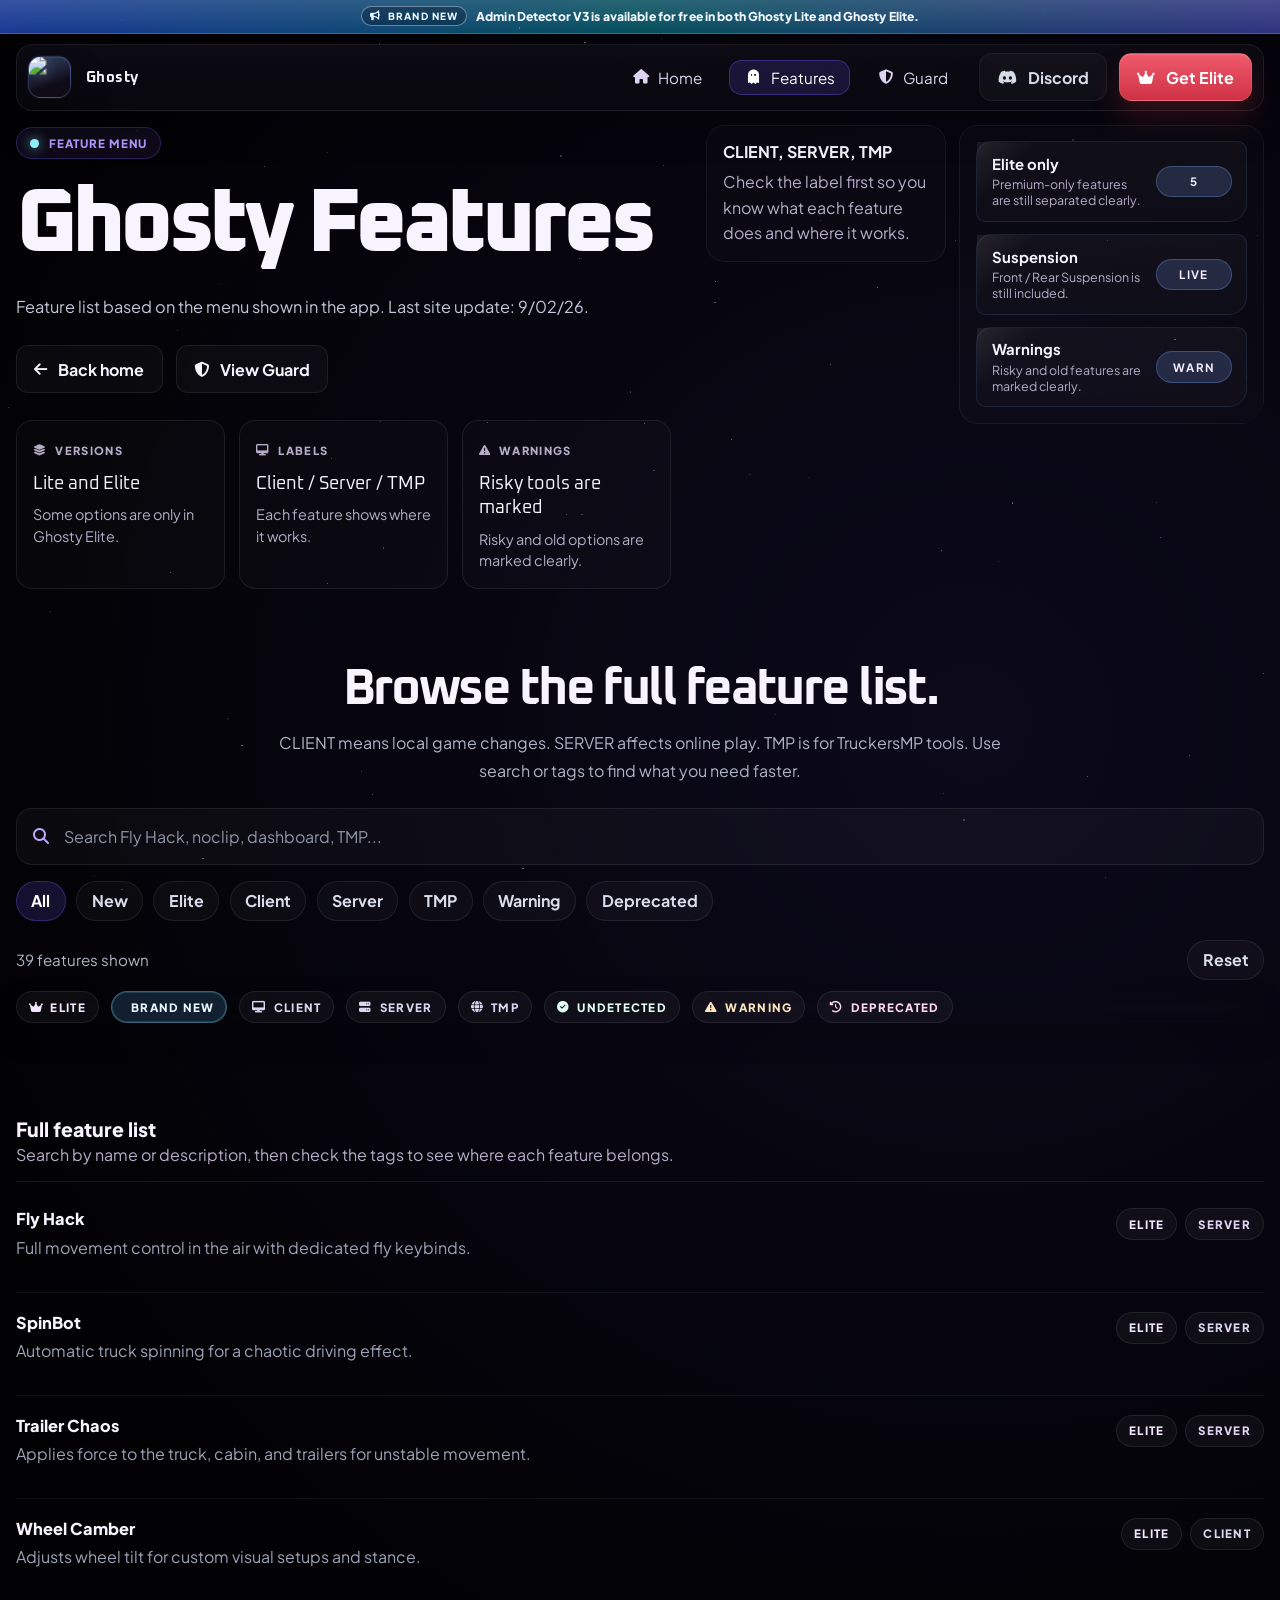
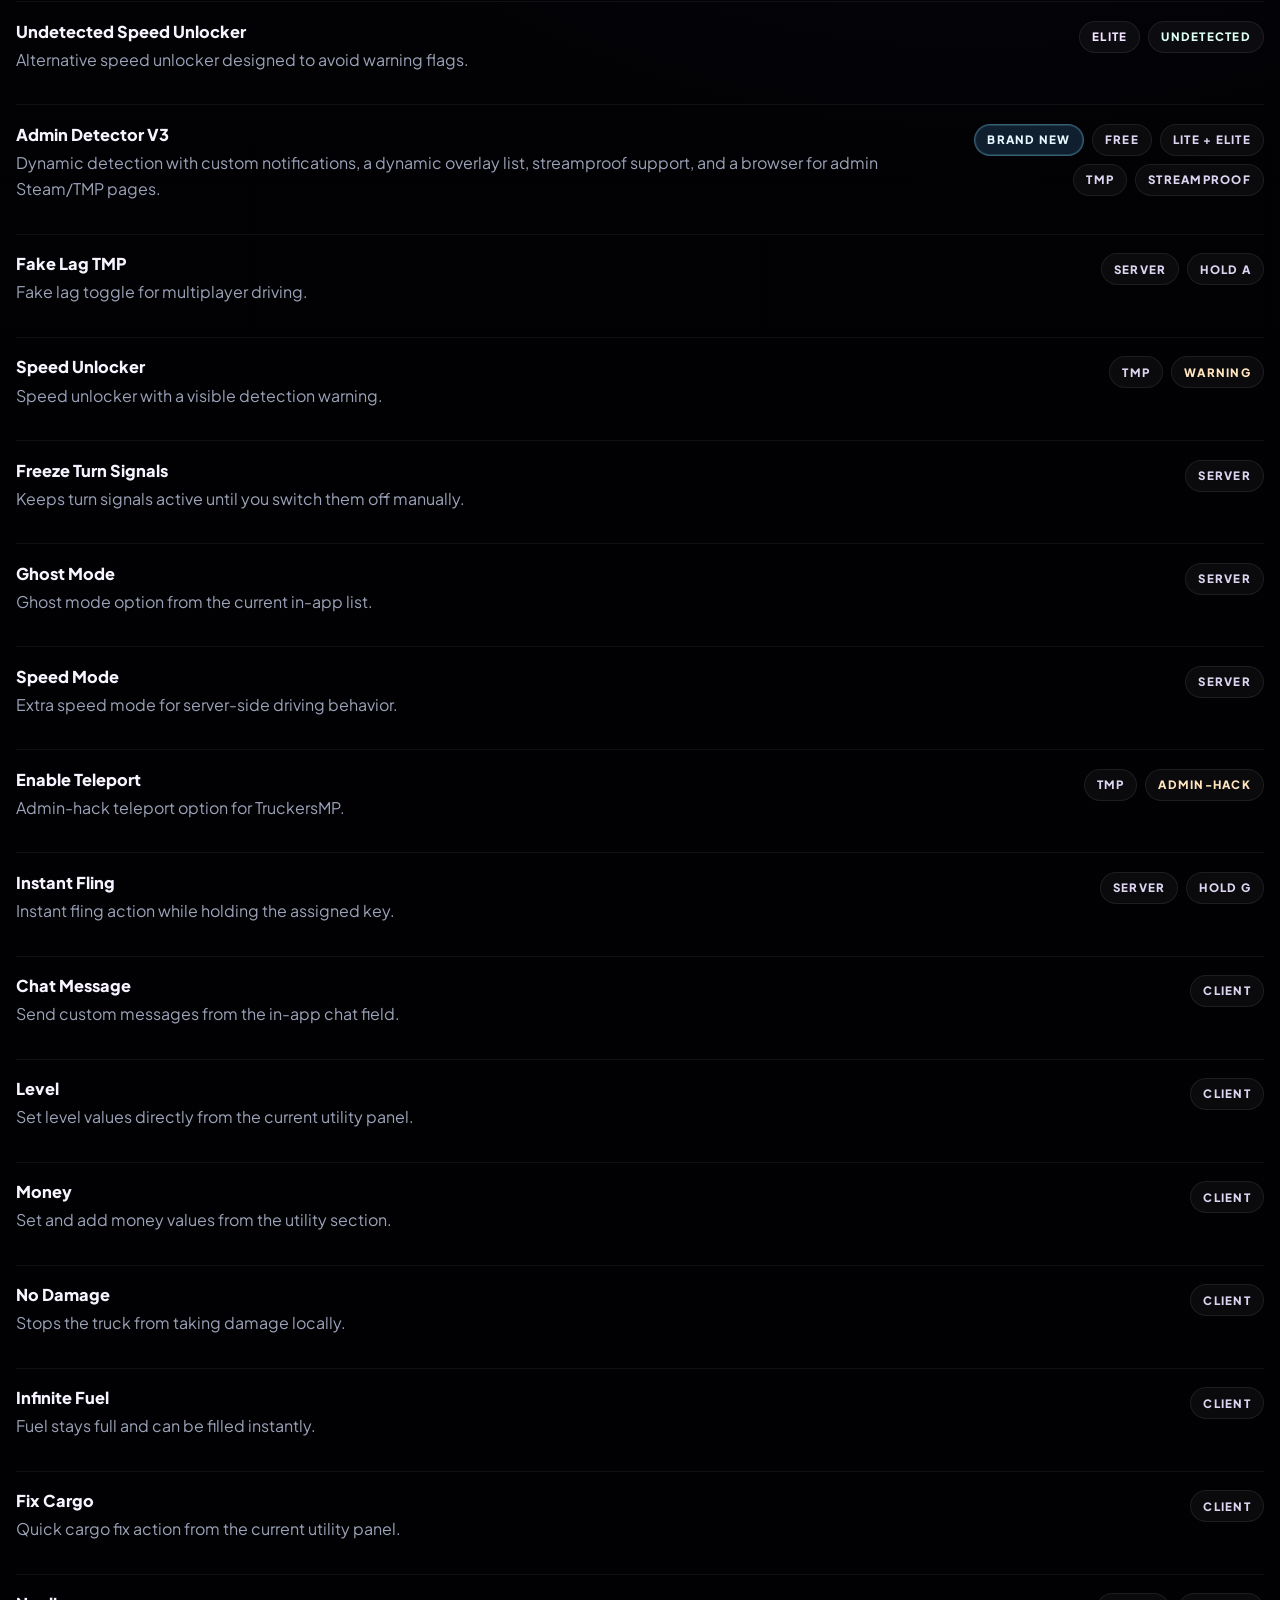
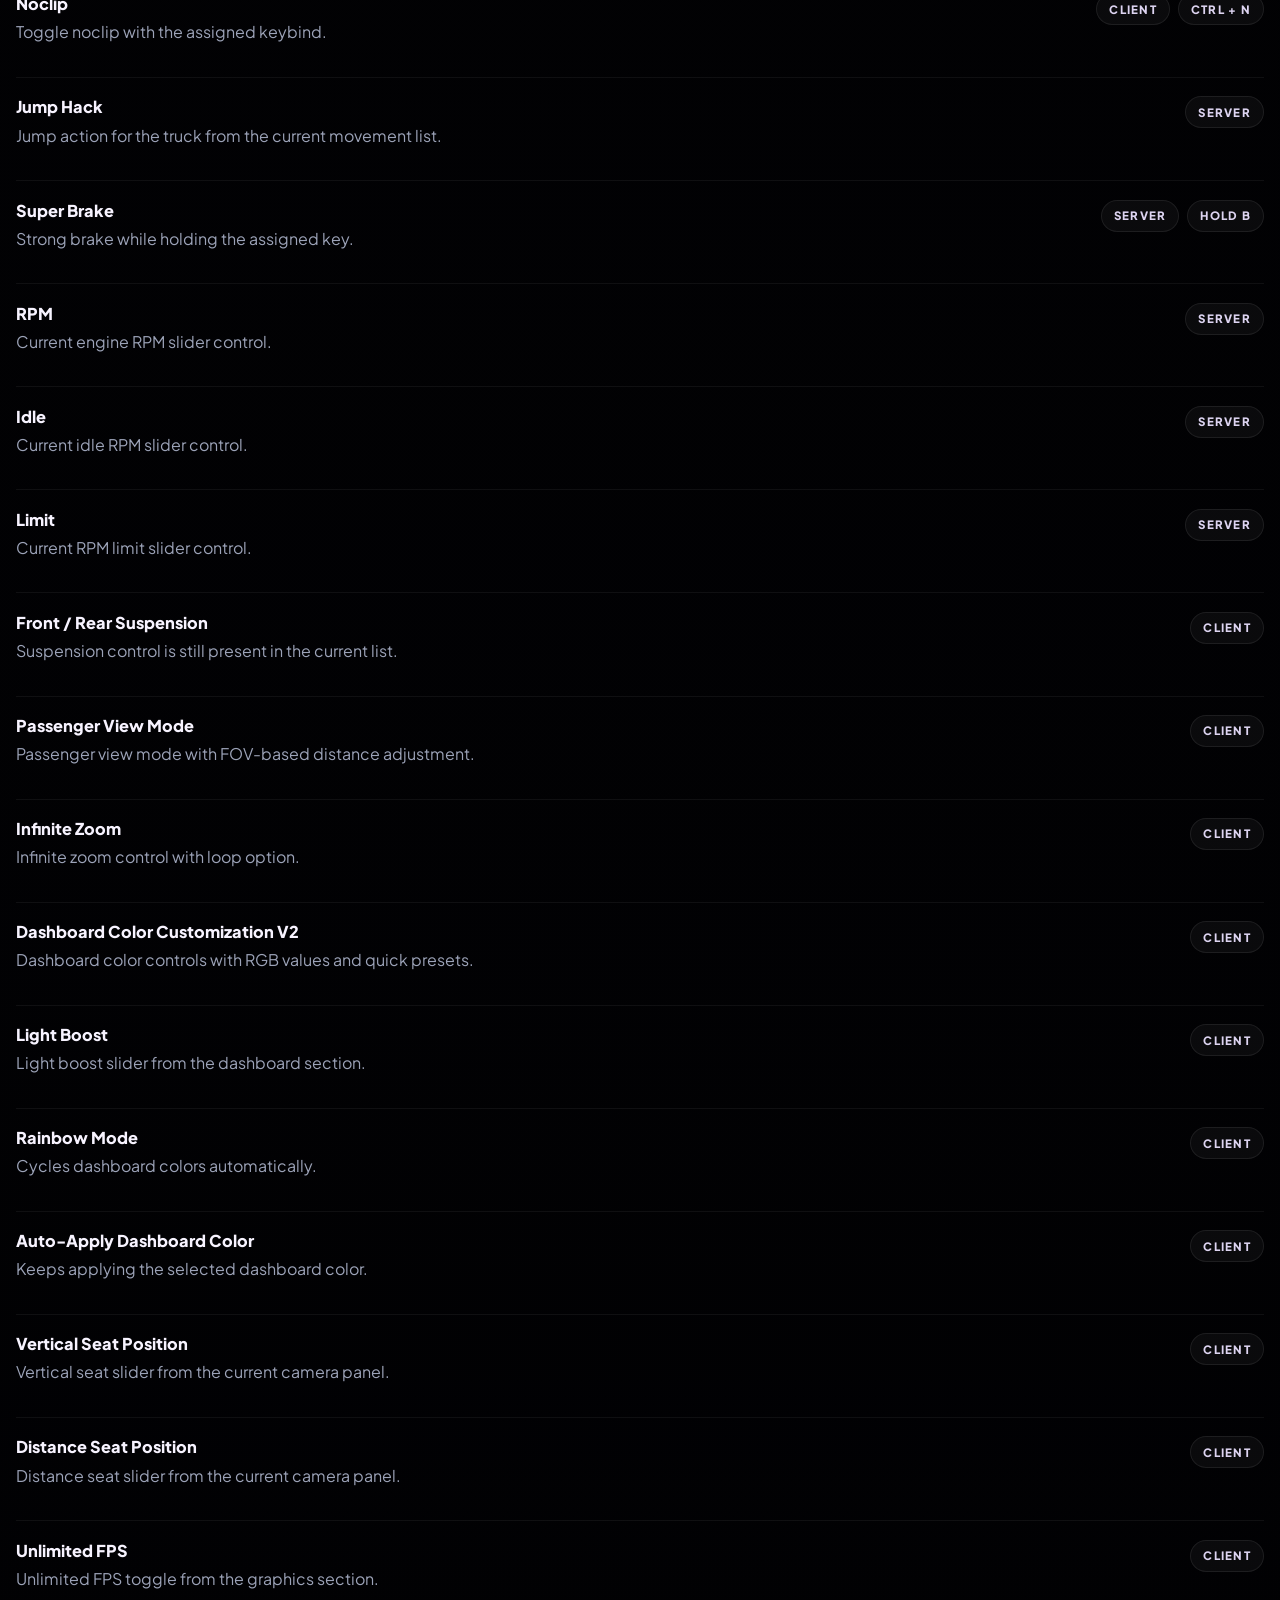
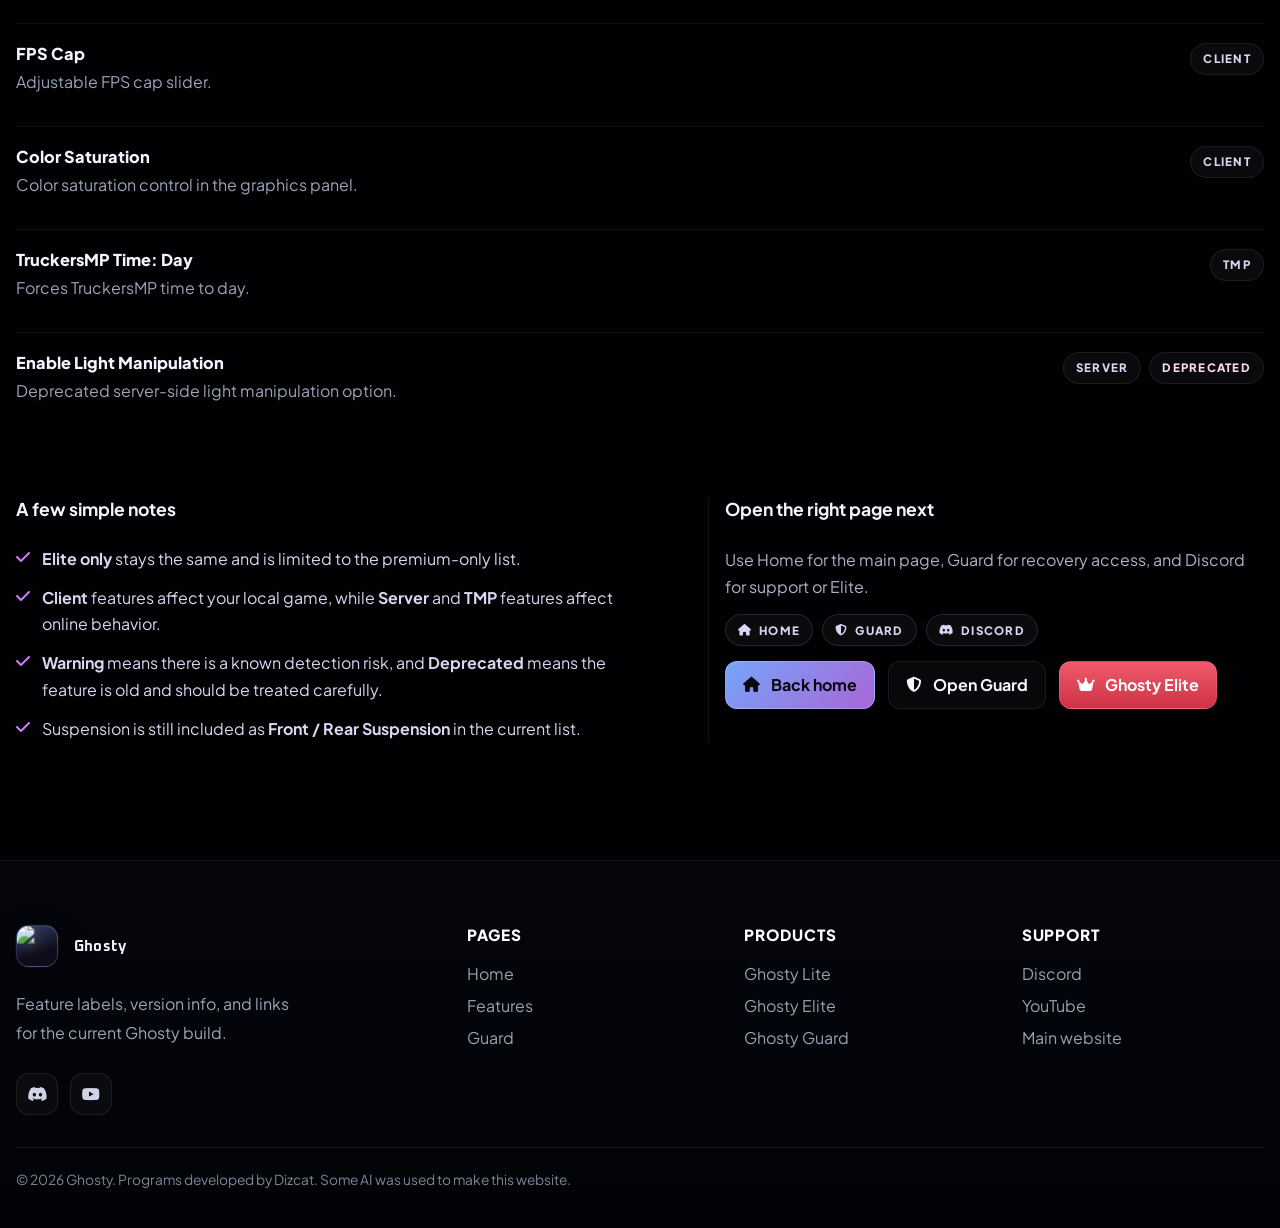
==== commit 8619e275: "Add files via upload" ====
--- a/features.html
+++ b/features.html
@@ -13,6 +13,12 @@
   <link rel="stylesheet" href="assets/site.css">
 </head>
 <body class="page-features">
+  <div class="promo-bar promo-bar-v3">
+    <div class="container promo-inner promo-inner-v3">
+      <span class="promo-pill"><i class="fa-solid fa-bullhorn"></i> Brand New</span>
+      <strong>Admin Detector V3 is available for free in both Ghosty Lite and Ghosty Elite.</strong>
+    </div>
+  </div>
   <header class="site-header">
     <div class="container nav-shell">
       <a class="brand" href="index.html" aria-label="Ghosty home">
@@ -141,6 +147,7 @@
 
           <div class="feature-filter-row" aria-label="Feature filters">
             <button class="feature-filter-chip is-active" type="button" data-feature-filter="all" aria-pressed="true">All</button>
+            <button class="feature-filter-chip" type="button" data-feature-filter="new" aria-pressed="false">New</button>
             <button class="feature-filter-chip" type="button" data-feature-filter="elite" aria-pressed="false">Elite</button>
             <button class="feature-filter-chip" type="button" data-feature-filter="client" aria-pressed="false">Client</button>
             <button class="feature-filter-chip" type="button" data-feature-filter="server" aria-pressed="false">Server</button>
@@ -150,13 +157,14 @@
           </div>
 
           <div class="feature-browser-meta">
-            <span class="feature-results" data-feature-results aria-live="polite">38 features shown</span>
+            <span class="feature-results" data-feature-results aria-live="polite">39 features shown</span>
             <button class="feature-clear" type="button" data-feature-reset>Reset</button>
           </div>
         </div>
 
         <div class="legend-panel legend-panel-air" data-reveal style="--reveal-delay: 0.06s;">
           <span class="legend-pill violet"><i class="fa-solid fa-crown"></i> Elite</span>
+          <span class="legend-pill special"><i class="fa-solid fa-sparkles"></i> Brand new</span>
           <span class="legend-pill"><i class="fa-solid fa-desktop"></i> Client</span>
           <span class="legend-pill"><i class="fa-solid fa-server"></i> Server</span>
           <span class="legend-pill"><i class="fa-solid fa-globe"></i> TMP</span>
@@ -235,7 +243,7 @@
             <div class="icon-box"><i class="fa-solid fa-globe"></i></div>
             <div class="tag-row">
               <span class="tag">Online / TMP</span>
-              <span class="tag">7 features</span>
+              <span class="tag">8 features</span>
             </div>
           </div>
           <div>
@@ -244,6 +252,13 @@
             <p class="card-copy">Multiplayer-facing options from the current build.</p>
           </div>
           <div class="trace-list">
+            <div class="trace-item">
+              <div class="trace-head">
+                <h4 class="trace-name"><i class="fa-solid fa-user-shield"></i><span>Admin Detector V3</span></h4>
+                <div class="tag-row"><span class="trace-tag special">Brand new</span><span class="trace-tag">Free</span><span class="trace-tag">Lite + Elite</span><span class="trace-tag">TMP</span><span class="trace-tag">Streamproof</span></div>
+              </div>
+              <p class="trace-copy">Dynamic detection with custom notifications, a dynamic overlay list, streamproof support, and a browser for admin Steam/TMP pages.</p>
+            </div>
             <div class="trace-item">
               <div class="trace-head">
                 <h4 class="trace-name"><i class="fa-solid fa-wifi"></i><span>Fake Lag TMP</span></h4>
--- a/assets/site.css
+++ b/assets/site.css
@@ -206,6 +206,63 @@
   background: rgba(255, 255, 255, 0.8);
 }
 
+.promo-bar-v3 {
+  border-bottom-color: rgba(176, 231, 255, 0.24);
+  background:
+    linear-gradient(90deg, rgba(44, 99, 255, 0.58), rgba(14, 188, 214, 0.42), rgba(95, 102, 255, 0.48));
+}
+
+.promo-inner-v3 {
+  min-height: 2rem;
+  flex-wrap: wrap;
+  justify-content: center;
+  gap: 0.3rem 0.55rem;
+  padding: 0.2rem 0;
+  color: #f3f8ff;
+  text-align: center;
+}
+
+.promo-inner-v3 strong {
+  font-size: 0.76rem;
+  font-weight: 800;
+  letter-spacing: 0.01em;
+}
+
+.promo-pill {
+  display: inline-flex;
+  align-items: center;
+  gap: 0.45rem;
+  min-height: 1.28rem;
+  padding: 0.12rem 0.52rem;
+  border-radius: 999px;
+  border: 1px solid rgba(243, 251, 255, 0.4);
+  background: rgba(6, 25, 46, 0.38);
+  color: #e8f6ff;
+  font-size: 0.62rem;
+  text-transform: uppercase;
+  letter-spacing: 0.11em;
+  font-weight: 800;
+}
+
+@media (max-width: 760px) {
+  .promo-inner-v3 {
+    min-height: 1.8rem;
+    gap: 0.24rem 0.45rem;
+    padding: 0.15rem 0;
+  }
+
+  .promo-inner-v3 strong {
+    font-size: 0.7rem;
+    line-height: 1.28;
+  }
+
+  .promo-pill {
+    min-height: 1.16rem;
+    padding: 0.1rem 0.45rem;
+    font-size: 0.58rem;
+  }
+}
+
 .nav-shell {
   position: relative;
   display: flex;
@@ -228,6 +285,7 @@
   height: 3rem;
   display: grid;
   place-items: center;
+  overflow: hidden;
   border-radius: 0.85rem;
   background:
     radial-gradient(circle at 30% 30%, rgba(255, 255, 255, 0.08), transparent 40%),
@@ -241,11 +299,11 @@
 }
 
 .brand-token img {
-  width: 88%;
-  height: 88%;
+  width: 100%;
+  height: 100%;
   object-fit: contain;
   object-position: center center;
-  transform: none;
+  transform: scale(1.2);
 }
 
 .brand-copy {
@@ -1759,6 +1817,15 @@
   color: #f3e4ff;
 }
 
+.tag.special,
+.legend-pill.special,
+.trace-tag.special {
+  border-color: rgba(124, 222, 255, 0.34);
+  background: rgba(89, 180, 255, 0.17);
+  color: #e7f7ff;
+  box-shadow: inset 0 0 0 1px rgba(148, 244, 255, 0.14);
+}
+
 .stats-strip {
   display: grid;
   grid-template-columns: repeat(4, minmax(0, 1fr));
@@ -3147,8 +3214,8 @@
 }
 
 .page-home .brand-token img {
-  width: 88%;
-  height: 88%;
+  width: 100%;
+  height: 100%;
   object-position: center center;
 }
 
@@ -4214,8 +4281,8 @@
 
 .page-features .brand-token img,
 .page-guard .brand-token img {
-  width: 88%;
-  height: 88%;
+  width: 100%;
+  height: 100%;
   object-position: center center;
 }
 
@@ -5064,6 +5131,14 @@
   border-color: rgba(255, 255, 255, 0.08);
 }
 
+.page-features .tag.special,
+.page-features .legend-pill.special,
+.page-features .trace-tag.special {
+  border-color: rgba(124, 222, 255, 0.34);
+  background: rgba(89, 180, 255, 0.17);
+  color: #e7f7ff;
+}
+
 .page-features .stats-strip,
 .page-guard .stats-strip {
   grid-template-columns: repeat(4, minmax(0, 1fr));
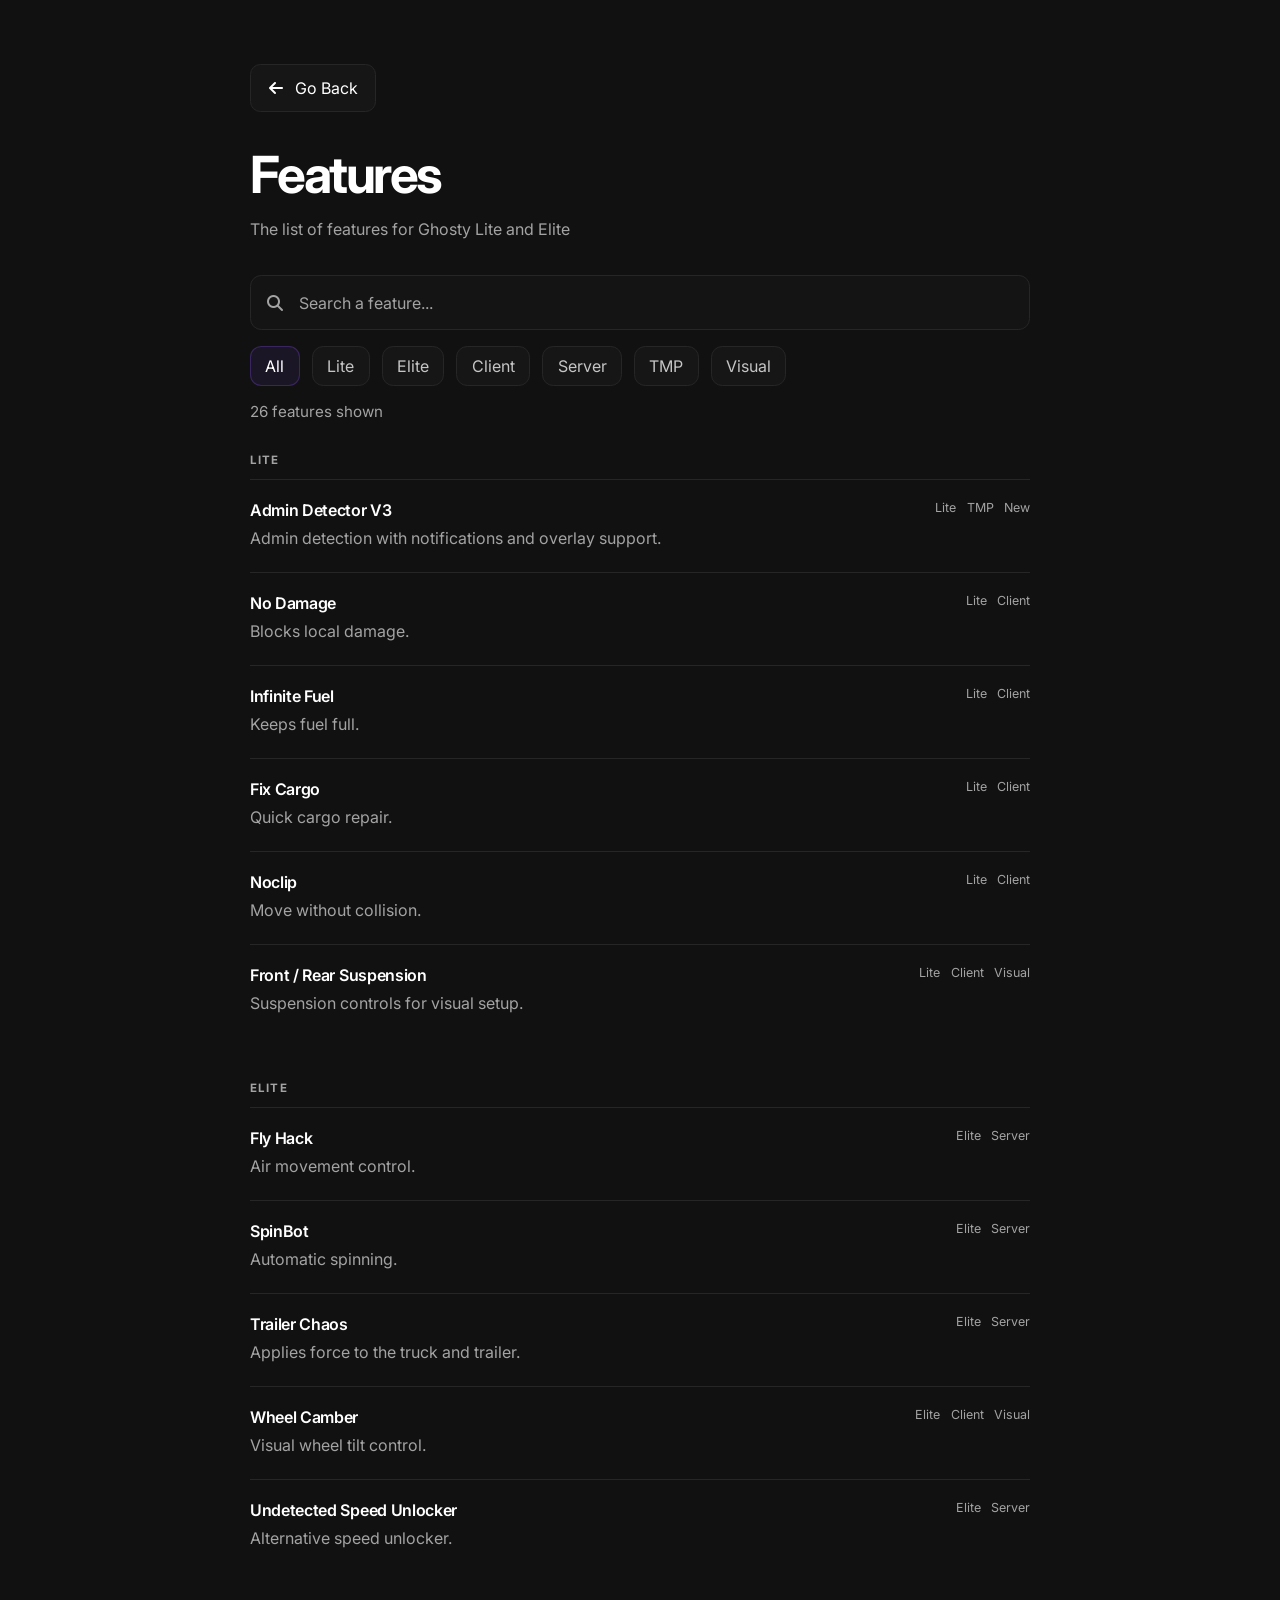
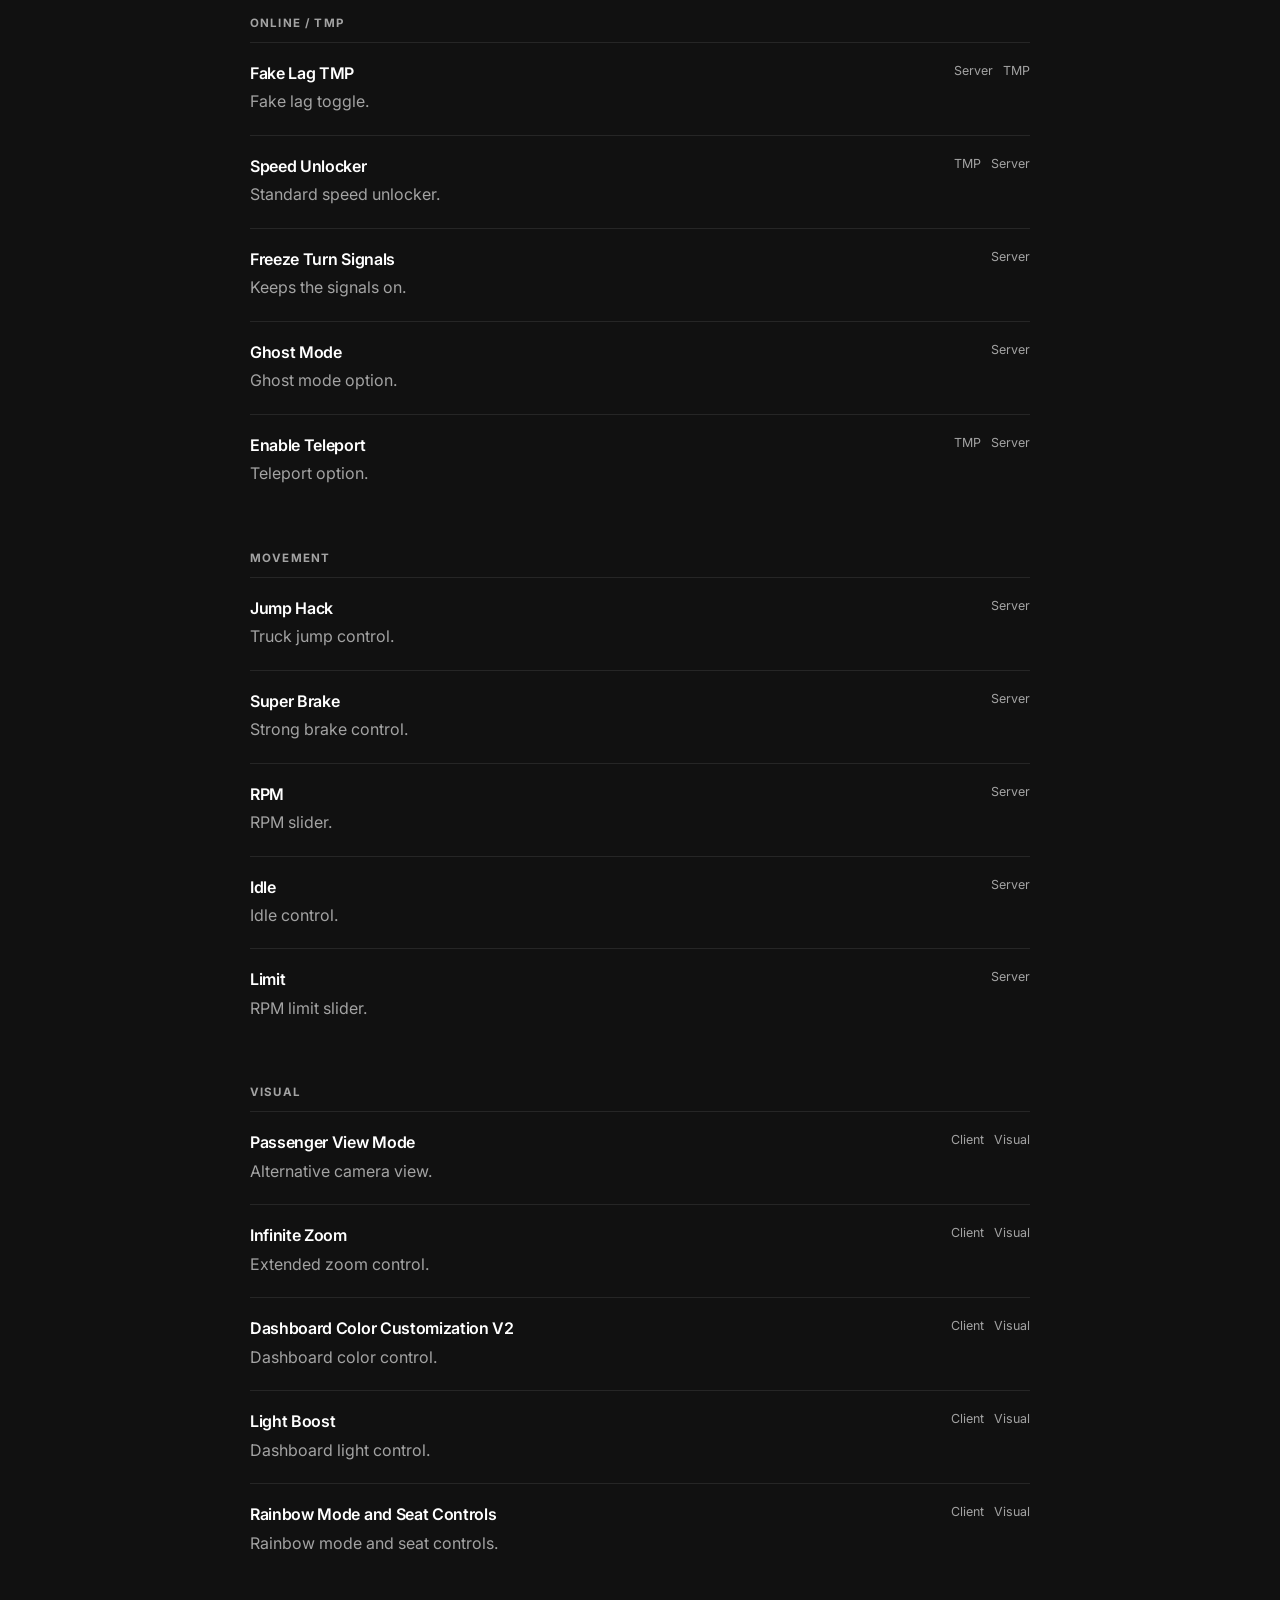
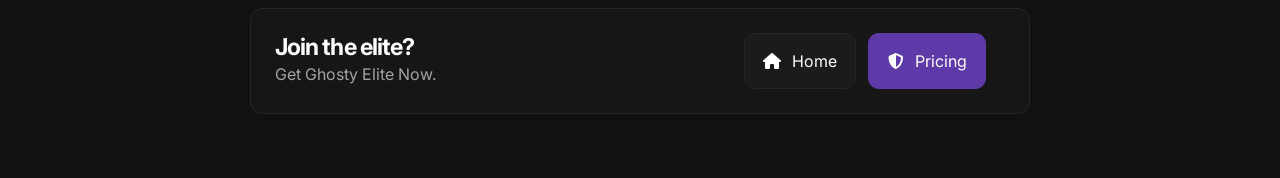
==== commit 790698b8: "Add files via upload" ====
--- a/features.html
+++ b/features.html
@@ -3,684 +3,396 @@
 <head>
   <meta charset="UTF-8">
   <meta name="viewport" content="width=device-width, initial-scale=1.0">
-  <meta name="description" content="Browse the Ghosty feature list with Elite, TMP, Client, Server, warning, and deprecated labels in one official release page.">
-  <title>Ghosty | Feature List</title>
+  <meta name="description" content="Browse the current Ghosty feature list with a clean searchable layout.">
+  <title>Ghosty | Features</title>
   <link rel="icon" type="image/png" href="assets/ghost-icon.png">
   <link rel="preconnect" href="https://fonts.googleapis.com">
   <link rel="preconnect" href="https://fonts.gstatic.com" crossorigin>
-  <link href="https://fonts.googleapis.com/css2?family=Oxanium:wght@500;600;700;800&family=Plus+Jakarta+Sans:wght@400;500;600;700;800&display=swap" rel="stylesheet">
+  <link href="https://fonts.googleapis.com/css2?family=Inter:wght@400;500;600;700;800&display=swap" rel="stylesheet">
   <link rel="stylesheet" href="https://cdnjs.cloudflare.com/ajax/libs/font-awesome/6.5.2/css/all.min.css">
   <link rel="stylesheet" href="assets/site.css">
 </head>
-<body class="page-features">
-  <div class="promo-bar promo-bar-v3">
-    <div class="container promo-inner promo-inner-v3">
-      <span class="promo-pill"><i class="fa-solid fa-bullhorn"></i> Brand New</span>
-      <strong>Admin Detector V3 is available for free in both Ghosty Lite and Ghosty Elite.</strong>
-    </div>
-  </div>
-  <header class="site-header">
-    <div class="container nav-shell">
-      <a class="brand" href="index.html" aria-label="Ghosty home">
-        <span class="brand-token">
-          <img src="https://i.ibb.co/LXrrd9HL/Chat-GPT-Image-Mar-26-2026-05-41-21-PM.png" alt="">
-        </span>
-        <span class="brand-copy">
-          <strong>Ghosty</strong>
-        </span>
-      </a>
-
-      <button class="menu-toggle" type="button" aria-expanded="false" aria-controls="siteNav" data-menu-toggle>
-        <span></span>
-        <span></span>
-        <span></span>
-      </button>
-
-      <nav class="site-nav" id="siteNav" aria-label="Main navigation" data-site-nav>
-        <div class="nav-links">
-          <a class="nav-link" href="index.html"><i class="fa-solid fa-house"></i> Home</a>
-          <a class="nav-link is-active" href="features.html"><i class="fa-solid fa-ghost"></i> Features</a>
-          <a class="nav-link" href="guard.html"><i class="fa-solid fa-shield-halved"></i> Guard</a>
-        </div>
-        <div class="nav-actions">
-          <a class="button soft" href="https://discord.gg/j6p4yvsfN3" target="_blank" rel="noopener noreferrer"><i class="fa-brands fa-discord"></i> Discord</a>
-          <button class="button elite-button" type="button" data-modal-open="elite-modal"><i class="fa-solid fa-crown"></i> Get Elite</button>
-        </div>
-      </nav>
-    </div>
-  </header>
-
-  <nav class="mobile-dock" aria-label="Mobile quick navigation">
-    <a class="dock-link" href="index.html"><i class="fa-solid fa-house"></i><span>Home</span></a>
-    <a class="dock-link is-active" href="features.html"><i class="fa-solid fa-ghost"></i><span>Features</span></a>
-    <a class="dock-link" href="guard.html"><i class="fa-solid fa-shield-halved"></i><span>Guard</span></a>
-    <a class="dock-link" href="https://discord.gg/j6p4yvsfN3" target="_blank" rel="noopener noreferrer"><i class="fa-brands fa-discord"></i><span>Support</span></a>
-  </nav>
-
-  <main>
-    <section class="page-hero">
-      <div class="container hero-layout">
-        <article class="hero-copy hero-copy-air" data-reveal>
-          <div class="eyebrow"><span class="dot"></span> Feature menu</div>
-          <h1 class="hero-title">Ghosty <span class="gradient">Features</span></h1>
-          <p class="hero-lead">
-            Feature list based on the menu shown in the app. Last site update: 9/02/26.
-          </p>
-          <div class="hero-actions">
-            <a class="button secondary" href="index.html"><i class="fa-solid fa-arrow-left"></i> Back home</a>
-            <a class="button soft" href="guard.html"><i class="fa-solid fa-shield-halved"></i> View Guard</a>
-          </div>
-          <div class="hero-metrics">
-            <div class="metric-card">
-              <span class="metric-label"><i class="fa-solid fa-layer-group"></i> Versions</span>
-              <span class="metric-value">Lite and Elite</span>
-              <div class="metric-copy">Some options are only in Ghosty Elite.</div>
-            </div>
-            <div class="metric-card">
-              <span class="metric-label"><i class="fa-solid fa-desktop"></i> Labels</span>
-              <span class="metric-value">Client / Server / TMP</span>
-              <div class="metric-copy">Each feature shows where it works.</div>
-            </div>
-            <div class="metric-card">
-              <span class="metric-label"><i class="fa-solid fa-triangle-exclamation"></i> Warnings</span>
-              <span class="metric-value">Risky tools are marked</span>
-              <div class="metric-copy">Risky and old options are marked clearly.</div>
-            </div>
-          </div>
-        </article>
-
-        <aside class="panel hero-visual hero-visual-features" data-reveal style="--reveal-delay: 0.12s;">
-          <div class="feature-hero-stage">
-            <div class="feature-board">
-              <article class="feature-board-card feature-board-card-labels">
-                <p class="card-eyebrow">Labels</p>
-                <h3>CLIENT, SERVER, TMP</h3>
-                <p>Check the label first so you know what each feature does and where it works.</p>
-              </article>
-
-              <article class="feature-board-card feature-board-card-list">
-                <div class="stack-row">
-                  <div class="stack-item">
-                    <div>
-                      <strong>Elite only</strong>
-                      <span>Premium-only features are still separated clearly.</span>
-                    </div>
-                    <b>5</b>
-                  </div>
-                  <div class="stack-item">
-                    <div>
-                      <strong>Suspension</strong>
-                      <span>Front / Rear Suspension is still included.</span>
-                    </div>
-                    <b>Live</b>
-                  </div>
-                  <div class="stack-item">
-                    <div>
-                      <strong>Warnings</strong>
-                      <span>Risky and old features are marked clearly.</span>
-                    </div>
-                    <b>Warn</b>
-                  </div>
-                </div>
-              </article>
-            </div>
-          </div>
-        </aside>
+<body class="page-subpage page-features">
+  <main class="subpage-shell docs-shell">
+    <a class="back-link" href="index.html">
+      <i class="fa-solid fa-arrow-left"></i>
+      Go Back
+    </a>
+
+    <section class="docs-hero">
+      <h1>Features</h1>
+      <p>The list of features for Ghosty Lite and Elite</p>
+    </section>
+
+    <section class="feature-browser" data-feature-browser>
+      <label class="search-field" for="featureSearch">
+        <i class="fa-solid fa-magnifying-glass"></i>
+        <input id="featureSearch" type="search" placeholder="Search a feature..." data-feature-search>
+      </label>
+
+      <div class="filter-row" aria-label="Feature filters">
+        <button class="filter-chip is-active" type="button" data-feature-filter="all" aria-pressed="true">All</button>
+        <button class="filter-chip" type="button" data-feature-filter="lite" aria-pressed="false">Lite</button>
+        <button class="filter-chip" type="button" data-feature-filter="elite" aria-pressed="false">Elite</button>
+        <button class="filter-chip" type="button" data-feature-filter="client" aria-pressed="false">Client</button>
+        <button class="filter-chip" type="button" data-feature-filter="server" aria-pressed="false">Server</button>
+        <button class="filter-chip" type="button" data-feature-filter="tmp" aria-pressed="false">TMP</button>
+        <button class="filter-chip" type="button" data-feature-filter="visual" aria-pressed="false">Visual</button>
+      </div>
+
+      <div class="browser-meta">
+        <span data-feature-results>0 features shown</span>
       </div>
     </section>
 
-    <section class="section-space">
-      <div class="container">
-        <div class="section-heading" data-reveal>
-          <div>
-            <p class="kicker">Feature browser</p>
-            <h2>Browse the full feature list.</h2>
-            <p>CLIENT means local game changes. SERVER affects online play. TMP is for TruckersMP tools. Use search or tags to find what you need faster.</p>
-          </div>
-        </div>
-
-        <div class="feature-browser-toolbar" data-feature-browser data-reveal style="--reveal-delay: 0.04s;">
-          <label class="feature-search" for="featureSearch">
-            <i class="fa-solid fa-magnifying-glass"></i>
-            <input id="featureSearch" type="search" placeholder="Search Fly Hack, noclip, dashboard, TMP..." data-feature-search>
-          </label>
-
-          <div class="feature-filter-row" aria-label="Feature filters">
-            <button class="feature-filter-chip is-active" type="button" data-feature-filter="all" aria-pressed="true">All</button>
-            <button class="feature-filter-chip" type="button" data-feature-filter="new" aria-pressed="false">New</button>
-            <button class="feature-filter-chip" type="button" data-feature-filter="elite" aria-pressed="false">Elite</button>
-            <button class="feature-filter-chip" type="button" data-feature-filter="client" aria-pressed="false">Client</button>
-            <button class="feature-filter-chip" type="button" data-feature-filter="server" aria-pressed="false">Server</button>
-            <button class="feature-filter-chip" type="button" data-feature-filter="tmp" aria-pressed="false">TMP</button>
-            <button class="feature-filter-chip" type="button" data-feature-filter="warning" aria-pressed="false">Warning</button>
-            <button class="feature-filter-chip" type="button" data-feature-filter="deprecated" aria-pressed="false">Deprecated</button>
-          </div>
-
-          <div class="feature-browser-meta">
-            <span class="feature-results" data-feature-results aria-live="polite">39 features shown</span>
-            <button class="feature-clear" type="button" data-feature-reset>Reset</button>
-          </div>
-        </div>
-
-        <div class="legend-panel legend-panel-air" data-reveal style="--reveal-delay: 0.06s;">
-          <span class="legend-pill violet"><i class="fa-solid fa-crown"></i> Elite</span>
-          <span class="legend-pill special"><i class="fa-solid fa-sparkles"></i> Brand new</span>
-          <span class="legend-pill"><i class="fa-solid fa-desktop"></i> Client</span>
-          <span class="legend-pill"><i class="fa-solid fa-server"></i> Server</span>
-          <span class="legend-pill"><i class="fa-solid fa-globe"></i> TMP</span>
-          <span class="legend-pill ok"><i class="fa-solid fa-circle-check"></i> Undetected</span>
-          <span class="legend-pill warn"><i class="fa-solid fa-triangle-exclamation"></i> Warning</span>
-          <span class="legend-pill danger"><i class="fa-solid fa-clock-rotate-left"></i> Deprecated</span>
-        </div>
-
-        <nav class="feature-nav-panel" data-reveal style="--reveal-delay: 0.12s;" aria-label="Feature categories">
-          <a class="feature-nav-link" href="#elite-features"><i class="fa-solid fa-crown"></i><span>Elite only</span></a>
-          <a class="feature-nav-link" href="#online-tmp-features"><i class="fa-solid fa-globe"></i><span>Online / TMP</span></a>
-          <a class="feature-nav-link" href="#utility-features"><i class="fa-solid fa-sliders"></i><span>Utility</span></a>
-          <a class="feature-nav-link" href="#movement-features"><i class="fa-solid fa-gauge-high"></i><span>Movement</span></a>
-          <a class="feature-nav-link" href="#visual-features"><i class="fa-solid fa-camera"></i><span>Visual / Camera</span></a>
-          <a class="feature-nav-link" href="#graphics-features"><i class="fa-solid fa-display"></i><span>Graphics</span></a>
-        </nav>
+    <div class="docs-groups">
+      <section class="docs-group" data-feature-group>
+        <div class="docs-group-head">
+          <h2>Lite</h2>
+        </div>
+
+        <div class="docs-list">
+          <article class="docs-item" data-feature-item data-tags="lite tmp free new detector admin">
+            <div>
+              <h3>Admin Detector V3</h3>
+              <p>Admin detection with notifications and overlay support.</p>
+            </div>
+            <div class="item-tags">
+              <span>Lite</span>
+              <span>TMP</span>
+              <span>New</span>
+            </div>
+          </article>
+
+          <article class="docs-item" data-feature-item data-tags="lite client utility no damage">
+            <div>
+              <h3>No Damage</h3>
+              <p>Blocks local damage.</p>
+            </div>
+            <div class="item-tags">
+              <span>Lite</span>
+              <span>Client</span>
+            </div>
+          </article>
+
+          <article class="docs-item" data-feature-item data-tags="lite client utility fuel">
+            <div>
+              <h3>Infinite Fuel</h3>
+              <p>Keeps fuel full.</p>
+            </div>
+            <div class="item-tags">
+              <span>Lite</span>
+              <span>Client</span>
+            </div>
+          </article>
+
+          <article class="docs-item" data-feature-item data-tags="lite client utility cargo">
+            <div>
+              <h3>Fix Cargo</h3>
+              <p>Quick cargo repair.</p>
+            </div>
+            <div class="item-tags">
+              <span>Lite</span>
+              <span>Client</span>
+            </div>
+          </article>
+
+          <article class="docs-item" data-feature-item data-tags="lite client noclip clip movement">
+            <div>
+              <h3>Noclip</h3>
+              <p>Move without collision.</p>
+            </div>
+            <div class="item-tags">
+              <span>Lite</span>
+              <span>Client</span>
+            </div>
+          </article>
+
+          <article class="docs-item" data-feature-item data-tags="lite client visual suspension">
+            <div>
+              <h3>Front / Rear Suspension</h3>
+              <p>Suspension controls for visual setup.</p>
+            </div>
+            <div class="item-tags">
+              <span>Lite</span>
+              <span>Client</span>
+              <span>Visual</span>
+            </div>
+          </article>
+        </div>
+      </section>
+
+      <section class="docs-group" data-feature-group>
+        <div class="docs-group-head">
+          <h2>Elite</h2>
+        </div>
+
+        <div class="docs-list">
+          <article class="docs-item" data-feature-item data-tags="elite server movement fly hack">
+            <div>
+              <h3>Fly Hack</h3>
+              <p>Air movement control.</p>
+            </div>
+            <div class="item-tags">
+              <span>Elite</span>
+              <span>Server</span>
+            </div>
+          </article>
+
+          <article class="docs-item" data-feature-item data-tags="elite server spinbot">
+            <div>
+              <h3>SpinBot</h3>
+              <p>Automatic spinning.</p>
+            </div>
+            <div class="item-tags">
+              <span>Elite</span>
+              <span>Server</span>
+            </div>
+          </article>
+
+          <article class="docs-item" data-feature-item data-tags="elite server trailer chaos">
+            <div>
+              <h3>Trailer Chaos</h3>
+              <p>Applies force to the truck and trailer.</p>
+            </div>
+            <div class="item-tags">
+              <span>Elite</span>
+              <span>Server</span>
+            </div>
+          </article>
+
+          <article class="docs-item" data-feature-item data-tags="elite client visual camber">
+            <div>
+              <h3>Wheel Camber</h3>
+              <p>Visual wheel tilt control.</p>
+            </div>
+            <div class="item-tags">
+              <span>Elite</span>
+              <span>Client</span>
+              <span>Visual</span>
+            </div>
+          </article>
+
+          <article class="docs-item" data-feature-item data-tags="elite server speed undetected">
+            <div>
+              <h3>Undetected Speed Unlocker</h3>
+              <p>Alternative speed unlocker.</p>
+            </div>
+            <div class="item-tags">
+              <span>Elite</span>
+              <span>Server</span>
+            </div>
+          </article>
+        </div>
+      </section>
+
+      <section class="docs-group" data-feature-group>
+        <div class="docs-group-head">
+          <h2>Online / TMP</h2>
+        </div>
+
+        <div class="docs-list">
+          <article class="docs-item" data-feature-item data-tags="server tmp fake lag">
+            <div>
+              <h3>Fake Lag TMP</h3>
+              <p>Fake lag toggle.</p>
+            </div>
+            <div class="item-tags">
+              <span>Server</span>
+              <span>TMP</span>
+            </div>
+          </article>
+
+          <article class="docs-item" data-feature-item data-tags="tmp server speed unlocker warning">
+            <div>
+              <h3>Speed Unlocker</h3>
+              <p>Standard speed unlocker.</p>
+            </div>
+            <div class="item-tags">
+              <span>TMP</span>
+              <span>Server</span>
+            </div>
+          </article>
+
+          <article class="docs-item" data-feature-item data-tags="server freeze turn signals">
+            <div>
+              <h3>Freeze Turn Signals</h3>
+              <p>Keeps the signals on.</p>
+            </div>
+            <div class="item-tags">
+              <span>Server</span>
+            </div>
+          </article>
+
+          <article class="docs-item" data-feature-item data-tags="server ghost mode">
+            <div>
+              <h3>Ghost Mode</h3>
+              <p>Ghost mode option.</p>
+            </div>
+            <div class="item-tags">
+              <span>Server</span>
+            </div>
+          </article>
+
+          <article class="docs-item" data-feature-item data-tags="tmp server teleport">
+            <div>
+              <h3>Enable Teleport</h3>
+              <p>Teleport option.</p>
+            </div>
+            <div class="item-tags">
+              <span>TMP</span>
+              <span>Server</span>
+            </div>
+          </article>
+        </div>
+      </section>
+
+      <section class="docs-group" data-feature-group>
+        <div class="docs-group-head">
+          <h2>Movement</h2>
+        </div>
+
+        <div class="docs-list">
+          <article class="docs-item" data-feature-item data-tags="server movement jump hack">
+            <div>
+              <h3>Jump Hack</h3>
+              <p>Truck jump control.</p>
+            </div>
+            <div class="item-tags">
+              <span>Server</span>
+            </div>
+          </article>
+
+          <article class="docs-item" data-feature-item data-tags="server movement brake">
+            <div>
+              <h3>Super Brake</h3>
+              <p>Strong brake control.</p>
+            </div>
+            <div class="item-tags">
+              <span>Server</span>
+            </div>
+          </article>
+
+          <article class="docs-item" data-feature-item data-tags="server movement rpm">
+            <div>
+              <h3>RPM</h3>
+              <p>RPM slider.</p>
+            </div>
+            <div class="item-tags">
+              <span>Server</span>
+            </div>
+          </article>
+
+          <article class="docs-item" data-feature-item data-tags="server movement idle">
+            <div>
+              <h3>Idle</h3>
+              <p>Idle control.</p>
+            </div>
+            <div class="item-tags">
+              <span>Server</span>
+            </div>
+          </article>
+
+          <article class="docs-item" data-feature-item data-tags="server movement limit">
+            <div>
+              <h3>Limit</h3>
+              <p>RPM limit slider.</p>
+            </div>
+            <div class="item-tags">
+              <span>Server</span>
+            </div>
+          </article>
+        </div>
+      </section>
+
+      <section class="docs-group" data-feature-group>
+        <div class="docs-group-head">
+          <h2>Visual</h2>
+        </div>
+
+        <div class="docs-list">
+          <article class="docs-item" data-feature-item data-tags="client visual passenger view">
+            <div>
+              <h3>Passenger View Mode</h3>
+              <p>Alternative camera view.</p>
+            </div>
+            <div class="item-tags">
+              <span>Client</span>
+              <span>Visual</span>
+            </div>
+          </article>
+
+          <article class="docs-item" data-feature-item data-tags="client visual zoom">
+            <div>
+              <h3>Infinite Zoom</h3>
+              <p>Extended zoom control.</p>
+            </div>
+            <div class="item-tags">
+              <span>Client</span>
+              <span>Visual</span>
+            </div>
+          </article>
+
+          <article class="docs-item" data-feature-item data-tags="client visual dashboard color">
+            <div>
+              <h3>Dashboard Color Customization V2</h3>
+              <p>Dashboard color control.</p>
+            </div>
+            <div class="item-tags">
+              <span>Client</span>
+              <span>Visual</span>
+            </div>
+          </article>
+
+          <article class="docs-item" data-feature-item data-tags="client visual light boost">
+            <div>
+              <h3>Light Boost</h3>
+              <p>Dashboard light control.</p>
+            </div>
+            <div class="item-tags">
+              <span>Client</span>
+              <span>Visual</span>
+            </div>
+          </article>
+
+          <article class="docs-item" data-feature-item data-tags="client visual rainbow mode auto apply seat">
+            <div>
+              <h3>Rainbow Mode and Seat Controls</h3>
+              <p>Rainbow mode and seat controls.</p>
+            </div>
+            <div class="item-tags">
+              <span>Client</span>
+              <span>Visual</span>
+            </div>
+          </article>
+        </div>
+      </section>
+    </div>
+
+    <div class="empty-state" data-feature-empty hidden>
+      <strong>No features match that search right now.</strong>
+      <span>Try a broader search like lite, tmp, visual, or reset to all.</span>
+    </div>
+
+    <section class="subpage-footer-panel">
+      <div>
+        <h2>Join the elite?</h2>
+        <p>Get Ghosty Elite Now.</p>
       </div>
-    </section>
-
-    <section class="section-space">
-      <div class="container atlas-grid feature-atlas" data-feature-list>
-        <article class="atlas-card" data-reveal data-feature-group id="elite-features">
-          <div class="card-top">
-            <div class="icon-box"><i class="fa-solid fa-crown"></i></div>
-            <div class="tag-row">
-              <span class="tag violet">Elite only</span>
-              <span class="tag">5 features</span>
-            </div>
-          </div>
-          <div>
-            <p class="card-eyebrow">Elite only</p>
-            <h3 class="card-title">Elite features</h3>
-            <p class="card-copy">These are only in Ghosty Elite.</p>
-          </div>
-          <div class="trace-list">
-            <div class="trace-item">
-              <div class="trace-head">
-                <h4 class="trace-name"><i class="fa-solid fa-plane-up"></i><span>Fly Hack</span></h4>
-                <div class="tag-row"><span class="trace-tag violet">Elite</span><span class="trace-tag">Server</span></div>
-              </div>
-              <p class="trace-copy">Full movement control in the air with dedicated fly keybinds.</p>
-            </div>
-            <div class="trace-item">
-              <div class="trace-head">
-                <h4 class="trace-name"><i class="fa-solid fa-rotate"></i><span>SpinBot</span></h4>
-                <div class="tag-row"><span class="trace-tag violet">Elite</span><span class="trace-tag">Server</span></div>
-              </div>
-              <p class="trace-copy">Automatic truck spinning for a chaotic driving effect.</p>
-            </div>
-            <div class="trace-item">
-              <div class="trace-head">
-                <h4 class="trace-name"><i class="fa-solid fa-trailer"></i><span>Trailer Chaos</span></h4>
-                <div class="tag-row"><span class="trace-tag violet">Elite</span><span class="trace-tag">Server</span></div>
-              </div>
-              <p class="trace-copy">Applies force to the truck, cabin, and trailers for unstable movement.</p>
-            </div>
-            <div class="trace-item">
-              <div class="trace-head">
-                <h4 class="trace-name"><i class="fa-solid fa-circle-dot"></i><span>Wheel Camber</span></h4>
-                <div class="tag-row"><span class="trace-tag violet">Elite</span><span class="trace-tag">Client</span></div>
-              </div>
-              <p class="trace-copy">Adjusts wheel tilt for custom visual setups and stance.</p>
-            </div>
-            <div class="trace-item">
-              <div class="trace-head">
-                <h4 class="trace-name"><i class="fa-solid fa-gauge-simple-high"></i><span>Undetected Speed Unlocker</span></h4>
-                <div class="tag-row"><span class="trace-tag violet">Elite</span><span class="trace-tag ok">Undetected</span></div>
-              </div>
-              <p class="trace-copy">Alternative speed unlocker designed to avoid warning flags.</p>
-            </div>
-          </div>
-        </article>
-
-        <article class="atlas-card" data-reveal data-feature-group style="--reveal-delay: 0.08s;" id="online-tmp-features">
-          <div class="card-top">
-            <div class="icon-box"><i class="fa-solid fa-globe"></i></div>
-            <div class="tag-row">
-              <span class="tag">Online / TMP</span>
-              <span class="tag">8 features</span>
-            </div>
-          </div>
-          <div>
-            <p class="card-eyebrow">Online / TMP</p>
-            <h3 class="card-title">Server and TruckersMP features</h3>
-            <p class="card-copy">Multiplayer-facing options from the current build.</p>
-          </div>
-          <div class="trace-list">
-            <div class="trace-item">
-              <div class="trace-head">
-                <h4 class="trace-name"><i class="fa-solid fa-user-shield"></i><span>Admin Detector V3</span></h4>
-                <div class="tag-row"><span class="trace-tag special">Brand new</span><span class="trace-tag">Free</span><span class="trace-tag">Lite + Elite</span><span class="trace-tag">TMP</span><span class="trace-tag">Streamproof</span></div>
-              </div>
-              <p class="trace-copy">Dynamic detection with custom notifications, a dynamic overlay list, streamproof support, and a browser for admin Steam/TMP pages.</p>
-            </div>
-            <div class="trace-item">
-              <div class="trace-head">
-                <h4 class="trace-name"><i class="fa-solid fa-wifi"></i><span>Fake Lag TMP</span></h4>
-                <div class="tag-row"><span class="trace-tag">Server</span><span class="trace-tag">Hold A</span></div>
-              </div>
-              <p class="trace-copy">Fake lag toggle for multiplayer driving.</p>
-            </div>
-            <div class="trace-item">
-              <div class="trace-head">
-                <h4 class="trace-name"><i class="fa-solid fa-road"></i><span>Speed Unlocker</span></h4>
-                <div class="tag-row"><span class="trace-tag">TMP</span><span class="trace-tag warn">Warning</span></div>
-              </div>
-              <p class="trace-copy">Speed unlocker with a visible detection warning.</p>
-            </div>
-            <div class="trace-item">
-              <div class="trace-head">
-                <h4 class="trace-name"><i class="fa-solid fa-toggle-on"></i><span>Freeze Turn Signals</span></h4>
-                <div class="tag-row"><span class="trace-tag">Server</span></div>
-              </div>
-              <p class="trace-copy">Keeps turn signals active until you switch them off manually.</p>
-            </div>
-            <div class="trace-item">
-              <div class="trace-head">
-                <h4 class="trace-name"><i class="fa-solid fa-ghost"></i><span>Ghost Mode</span></h4>
-                <div class="tag-row"><span class="trace-tag">Server</span></div>
-              </div>
-              <p class="trace-copy">Ghost mode option from the current in-app list.</p>
-            </div>
-            <div class="trace-item">
-              <div class="trace-head">
-                <h4 class="trace-name"><i class="fa-solid fa-bolt"></i><span>Speed Mode</span></h4>
-                <div class="tag-row"><span class="trace-tag">Server</span></div>
-              </div>
-              <p class="trace-copy">Extra speed mode for server-side driving behavior.</p>
-            </div>
-            <div class="trace-item">
-              <div class="trace-head">
-                <h4 class="trace-name"><i class="fa-solid fa-location-arrow"></i><span>Enable Teleport</span></h4>
-                <div class="tag-row"><span class="trace-tag">TMP</span><span class="trace-tag warn">Admin-hack</span></div>
-              </div>
-              <p class="trace-copy">Admin-hack teleport option for TruckersMP.</p>
-            </div>
-            <div class="trace-item">
-              <div class="trace-head">
-                <h4 class="trace-name"><i class="fa-solid fa-crosshairs"></i><span>Instant Fling</span></h4>
-                <div class="tag-row"><span class="trace-tag">Server</span><span class="trace-tag">Hold G</span></div>
-              </div>
-              <p class="trace-copy">Instant fling action while holding the assigned key.</p>
-            </div>
-          </div>
-        </article>
-
-        <article class="atlas-card" data-reveal data-feature-group id="utility-features">
-          <div class="card-top">
-            <div class="icon-box"><i class="fa-solid fa-sliders"></i></div>
-            <div class="tag-row">
-              <span class="tag">Utility</span>
-              <span class="tag">7 features</span>
-            </div>
-          </div>
-          <div>
-            <p class="card-eyebrow">Utility / Account</p>
-            <h3 class="card-title">Current utility tools</h3>
-            <p class="card-copy">Utility and account-related features from the current build.</p>
-          </div>
-          <div class="trace-list">
-            <div class="trace-item">
-              <div class="trace-head">
-                <h4 class="trace-name"><i class="fa-solid fa-comments"></i><span>Chat Message</span></h4>
-                <div class="tag-row"><span class="trace-tag">Client</span></div>
-              </div>
-              <p class="trace-copy">Send custom messages from the in-app chat field.</p>
-            </div>
-            <div class="trace-item">
-              <div class="trace-head">
-                <h4 class="trace-name"><i class="fa-solid fa-star"></i><span>Level</span></h4>
-                <div class="tag-row"><span class="trace-tag">Client</span></div>
-              </div>
-              <p class="trace-copy">Set level values directly from the current utility panel.</p>
-            </div>
-            <div class="trace-item">
-              <div class="trace-head">
-                <h4 class="trace-name"><i class="fa-solid fa-money-bill-wave"></i><span>Money</span></h4>
-                <div class="tag-row"><span class="trace-tag">Client</span></div>
-              </div>
-              <p class="trace-copy">Set and add money values from the utility section.</p>
-            </div>
-            <div class="trace-item">
-              <div class="trace-head">
-                <h4 class="trace-name"><i class="fa-solid fa-shield"></i><span>No Damage</span></h4>
-                <div class="tag-row"><span class="trace-tag">Client</span></div>
-              </div>
-              <p class="trace-copy">Stops the truck from taking damage locally.</p>
-            </div>
-            <div class="trace-item">
-              <div class="trace-head">
-                <h4 class="trace-name"><i class="fa-solid fa-gas-pump"></i><span>Infinite Fuel</span></h4>
-                <div class="tag-row"><span class="trace-tag">Client</span></div>
-              </div>
-              <p class="trace-copy">Fuel stays full and can be filled instantly.</p>
-            </div>
-            <div class="trace-item">
-              <div class="trace-head">
-                <h4 class="trace-name"><i class="fa-solid fa-box-open"></i><span>Fix Cargo</span></h4>
-                <div class="tag-row"><span class="trace-tag">Client</span></div>
-              </div>
-              <p class="trace-copy">Quick cargo fix action from the current utility panel.</p>
-            </div>
-            <div class="trace-item">
-              <div class="trace-head">
-                <h4 class="trace-name"><i class="fa-solid fa-ban"></i><span>Noclip</span></h4>
-                <div class="tag-row"><span class="trace-tag">Client</span><span class="trace-tag">Ctrl + N</span></div>
-              </div>
-              <p class="trace-copy">Toggle noclip with the assigned keybind.</p>
-            </div>
-          </div>
-        </article>
-
-        <article class="atlas-card" data-reveal data-feature-group style="--reveal-delay: 0.08s;" id="movement-features">
-          <div class="card-top">
-            <div class="icon-box"><i class="fa-solid fa-gauge-high"></i></div>
-            <div class="tag-row">
-              <span class="tag">Engine / Movement</span>
-              <span class="tag">6 features</span>
-            </div>
-          </div>
-          <div>
-            <p class="card-eyebrow">Engine / Movement</p>
-            <h3 class="card-title">Movement and engine controls</h3>
-            <p class="card-copy">Movement tools and the engine slider section.</p>
-          </div>
-          <div class="trace-list">
-            <div class="trace-item">
-              <div class="trace-head">
-                <h4 class="trace-name"><i class="fa-solid fa-arrow-up"></i><span>Jump Hack</span></h4>
-                <div class="tag-row"><span class="trace-tag">Server</span></div>
-              </div>
-              <p class="trace-copy">Jump action for the truck from the current movement list.</p>
-            </div>
-            <div class="trace-item">
-              <div class="trace-head">
-                <h4 class="trace-name"><i class="fa-solid fa-hand"></i><span>Super Brake</span></h4>
-                <div class="tag-row"><span class="trace-tag">Server</span><span class="trace-tag">Hold B</span></div>
-              </div>
-              <p class="trace-copy">Strong brake while holding the assigned key.</p>
-            </div>
-            <div class="trace-item">
-              <div class="trace-head">
-                <h4 class="trace-name"><i class="fa-solid fa-gauge"></i><span>RPM</span></h4>
-                <div class="tag-row"><span class="trace-tag">Server</span></div>
-              </div>
-              <p class="trace-copy">Current engine RPM slider control.</p>
-            </div>
-            <div class="trace-item">
-              <div class="trace-head">
-                <h4 class="trace-name"><i class="fa-solid fa-power-off"></i><span>Idle</span></h4>
-                <div class="tag-row"><span class="trace-tag">Server</span></div>
-              </div>
-              <p class="trace-copy">Current idle RPM slider control.</p>
-            </div>
-            <div class="trace-item">
-              <div class="trace-head">
-                <h4 class="trace-name"><i class="fa-solid fa-sliders"></i><span>Limit</span></h4>
-                <div class="tag-row"><span class="trace-tag">Server</span></div>
-              </div>
-              <p class="trace-copy">Current RPM limit slider control.</p>
-            </div>
-            <div class="trace-item">
-              <div class="trace-head">
-                <h4 class="trace-name"><i class="fa-solid fa-car-side"></i><span>Front / Rear Suspension</span></h4>
-                <div class="tag-row"><span class="trace-tag">Client</span></div>
-              </div>
-              <p class="trace-copy">Suspension control is still present in the current list.</p>
-            </div>
-          </div>
-        </article>
-
-        <article class="atlas-card" data-reveal data-feature-group id="visual-features">
-          <div class="card-top">
-            <div class="icon-box"><i class="fa-solid fa-camera"></i></div>
-            <div class="tag-row">
-              <span class="tag">Visual / Camera</span>
-              <span class="tag">8 features</span>
-            </div>
-          </div>
-          <div>
-            <p class="card-eyebrow">Visual / Camera</p>
-            <h3 class="card-title">Dashboard, seat, and camera tools</h3>
-            <p class="card-copy">Visual and camera options from the app.</p>
-          </div>
-          <div class="trace-list">
-            <div class="trace-item">
-              <div class="trace-head">
-                <h4 class="trace-name"><i class="fa-solid fa-user-group"></i><span>Passenger View Mode</span></h4>
-                <div class="tag-row"><span class="trace-tag">Client</span></div>
-              </div>
-              <p class="trace-copy">Passenger view mode with FOV-based distance adjustment.</p>
-            </div>
-            <div class="trace-item">
-              <div class="trace-head">
-                <h4 class="trace-name"><i class="fa-solid fa-magnifying-glass-plus"></i><span>Infinite Zoom</span></h4>
-                <div class="tag-row"><span class="trace-tag">Client</span></div>
-              </div>
-              <p class="trace-copy">Infinite zoom control with loop option.</p>
-            </div>
-            <div class="trace-item">
-              <div class="trace-head">
-                <h4 class="trace-name"><i class="fa-solid fa-palette"></i><span>Dashboard Color Customization V2</span></h4>
-                <div class="tag-row"><span class="trace-tag">Client</span></div>
-              </div>
-              <p class="trace-copy">Dashboard color controls with RGB values and quick presets.</p>
-            </div>
-            <div class="trace-item">
-              <div class="trace-head">
-                <h4 class="trace-name"><i class="fa-solid fa-lightbulb"></i><span>Light Boost</span></h4>
-                <div class="tag-row"><span class="trace-tag">Client</span></div>
-              </div>
-              <p class="trace-copy">Light boost slider from the dashboard section.</p>
-            </div>
-            <div class="trace-item">
-              <div class="trace-head">
-                <h4 class="trace-name"><i class="fa-solid fa-brush"></i><span>Rainbow Mode</span></h4>
-                <div class="tag-row"><span class="trace-tag">Client</span></div>
-              </div>
-              <p class="trace-copy">Cycles dashboard colors automatically.</p>
-            </div>
-            <div class="trace-item">
-              <div class="trace-head">
-                <h4 class="trace-name"><i class="fa-solid fa-wand-magic-sparkles"></i><span>Auto-Apply Dashboard Color</span></h4>
-                <div class="tag-row"><span class="trace-tag">Client</span></div>
-              </div>
-              <p class="trace-copy">Keeps applying the selected dashboard color.</p>
-            </div>
-            <div class="trace-item">
-              <div class="trace-head">
-                <h4 class="trace-name"><i class="fa-solid fa-arrows-up-down"></i><span>Vertical Seat Position</span></h4>
-                <div class="tag-row"><span class="trace-tag">Client</span></div>
-              </div>
-              <p class="trace-copy">Vertical seat slider from the current camera panel.</p>
-            </div>
-            <div class="trace-item">
-              <div class="trace-head">
-                <h4 class="trace-name"><i class="fa-solid fa-left-right"></i><span>Distance Seat Position</span></h4>
-                <div class="tag-row"><span class="trace-tag">Client</span></div>
-              </div>
-              <p class="trace-copy">Distance seat slider from the current camera panel.</p>
-            </div>
-          </div>
-        </article>
-
-        <article class="atlas-card" data-reveal data-feature-group style="--reveal-delay: 0.08s;" id="graphics-features">
-          <div class="card-top">
-            <div class="icon-box"><i class="fa-solid fa-display"></i></div>
-            <div class="tag-row">
-              <span class="tag">Graphics</span>
-              <span class="tag">5 features</span>
-            </div>
-          </div>
-          <div>
-            <p class="card-eyebrow">Graphics and Presentation</p>
-            <h3 class="card-title">Graphics and presentation</h3>
-            <p class="card-copy">Graphics controls from the current build.</p>
-          </div>
-          <div class="trace-list">
-            <div class="trace-item">
-              <div class="trace-head">
-                <h4 class="trace-name"><i class="fa-solid fa-gauge-high"></i><span>Unlimited FPS</span></h4>
-                <div class="tag-row"><span class="trace-tag">Client</span></div>
-              </div>
-              <p class="trace-copy">Unlimited FPS toggle from the graphics section.</p>
-            </div>
-            <div class="trace-item">
-              <div class="trace-head">
-                <h4 class="trace-name"><i class="fa-solid fa-stopwatch"></i><span>FPS Cap</span></h4>
-                <div class="tag-row"><span class="trace-tag">Client</span></div>
-              </div>
-              <p class="trace-copy">Adjustable FPS cap slider.</p>
-            </div>
-            <div class="trace-item">
-              <div class="trace-head">
-                <h4 class="trace-name"><i class="fa-solid fa-droplet"></i><span>Color Saturation</span></h4>
-                <div class="tag-row"><span class="trace-tag">Client</span></div>
-              </div>
-              <p class="trace-copy">Color saturation control in the graphics panel.</p>
-            </div>
-            <div class="trace-item">
-              <div class="trace-head">
-                <h4 class="trace-name"><i class="fa-solid fa-sun"></i><span>TruckersMP Time: Day</span></h4>
-                <div class="tag-row"><span class="trace-tag">TMP</span></div>
-              </div>
-              <p class="trace-copy">Forces TruckersMP time to day.</p>
-            </div>
-            <div class="trace-item">
-              <div class="trace-head">
-                <h4 class="trace-name"><i class="fa-solid fa-triangle-exclamation"></i><span>Enable Light Manipulation</span></h4>
-                <div class="tag-row"><span class="trace-tag">Server</span><span class="trace-tag danger">Deprecated</span></div>
-              </div>
-              <p class="trace-copy">Deprecated server-side light manipulation option.</p>
-            </div>
-          </div>
-        </article>
-      </div>
-      <div class="container">
-        <div class="feature-empty" data-feature-empty hidden>
-          <strong>No features match that search yet.</strong>
-          <span>Try a broader word like client, dashboard, tmp, or reset the active filter.</span>
-        </div>
-      </div>
-    </section>
-
-    <section class="section-space">
-      <div class="container faq-layout feature-afterglow">
-        <section class="faq-panel" data-reveal>
-          <p class="card-eyebrow">Notes</p>
-          <h3>A few simple notes</h3>
-          <ul class="check-list">
-            <li><i class="fa-solid fa-check"></i><span><strong>Elite only</strong> stays the same and is limited to the premium-only list.</span></li>
-            <li><i class="fa-solid fa-check"></i><span><strong>Client</strong> features affect your local game, while <strong>Server</strong> and <strong>TMP</strong> features affect online behavior.</span></li>
-            <li><i class="fa-solid fa-check"></i><span><strong>Warning</strong> means there is a known detection risk, and <strong>Deprecated</strong> means the feature is old and should be treated carefully.</span></li>
-            <li><i class="fa-solid fa-check"></i><span>Suspension is still included as <strong>Front / Rear Suspension</strong> in the current list.</span></li>
-          </ul>
-        </section>
-
-        <aside class="cta-panel" data-reveal style="--reveal-delay: 0.08s;">
-          <p class="card-eyebrow">Next step</p>
-          <h3>Open the right page next</h3>
-          <p class="card-copy">Use Home for the main page, Guard for recovery access, and Discord for support or Elite.</p>
-          <div class="pill-row">
-            <span class="pill"><i class="fa-solid fa-house"></i> Home</span>
-            <span class="pill"><i class="fa-solid fa-shield-halved"></i> Guard</span>
-            <span class="pill"><i class="fa-brands fa-discord"></i> Discord</span>
-          </div>
-          <div class="hero-actions">
-            <a class="button primary" href="index.html"><i class="fa-solid fa-house"></i> Back home</a>
-            <a class="button secondary" href="guard.html"><i class="fa-solid fa-shield-halved"></i> Open Guard</a>
-            <button class="button elite-button" type="button" data-modal-open="elite-modal"><i class="fa-solid fa-crown"></i> Ghosty Elite</button>
-          </div>
-        </aside>
+
+      <div class="hero-actions">
+        <a class="button" href="index.html">
+          <i class="fa-solid fa-house"></i>
+          Home
+        </a>
+        <a class="button button-primary" href="guard.html">
+          <i class="fa-solid fa-shield-halved"></i>
+          Pricing
+        </a>
       </div>
     </section>
   </main>
 
-  <footer class="footer footer-lunar-home">
-    <div class="container">
-      <div class="footer-lunar-grid">
-        <div class="footer-brand-block">
-          <a class="brand footer-brand" href="index.html" aria-label="Ghosty home">
-            <span class="brand-token">
-              <img src="https://i.ibb.co/LXrrd9HL/Chat-GPT-Image-Mar-26-2026-05-41-21-PM.png" alt="">
-            </span>
-            <span class="brand-copy">
-              <strong>Ghosty</strong>
-            </span>
-          </a>
-          <p>Feature labels, version info, and links for the current Ghosty build.</p>
-          <div class="footer-socials">
-            <a href="https://discord.gg/j6p4yvsfN3" target="_blank" rel="noopener noreferrer" aria-label="Discord"><i class="fa-brands fa-discord"></i></a>
-            <a href="https://www.youtube.com/@collideghost" target="_blank" rel="noopener noreferrer" aria-label="YouTube"><i class="fa-brands fa-youtube"></i></a>
-          </div>
-        </div>
-
-        <div class="footer-link-column">
-          <h3>Pages</h3>
-          <a href="index.html">Home</a>
-          <a href="features.html">Features</a>
-          <a href="guard.html">Guard</a>
-        </div>
-
-        <div class="footer-link-column">
-          <h3>Products</h3>
-          <a href="https://st7.ranoz.gg/DTygp4yK-Ghosty%20Bootstrapper.exe" target="_blank" rel="noopener noreferrer">Ghosty Lite</a>
-          <button type="button" data-modal-open="elite-modal">Ghosty Elite</button>
-          <a href="guard.html">Ghosty Guard</a>
-        </div>
-
-        <div class="footer-link-column">
-          <h3>Support</h3>
-          <a href="https://discord.gg/j6p4yvsfN3" target="_blank" rel="noopener noreferrer">Discord</a>
-          <a href="https://www.youtube.com/@collideghost" target="_blank" rel="noopener noreferrer">YouTube</a>
-          <a href="index.html">Main website</a>
-        </div>
-      </div>
-
-      <div class="footer-bottom-line">
-        <span>&copy; <span data-current-year></span> Ghosty. Programs developed by Dizcat. Some AI was used to make this website.</span>
-      </div>
-    </div>
-  </footer>
-
-  <div class="modal" id="elite-modal" aria-hidden="true">
-    <div class="modal-card" role="dialog" aria-modal="true" aria-labelledby="elite-title">
-      <div class="modal-head">
-        <h2 class="modal-title" id="elite-title">Ghosty Elite access</h2>
-        <button class="modal-close" type="button" aria-label="Close modal" data-modal-close>
-          <i class="fa-solid fa-xmark"></i>
-        </button>
-      </div>
-      <p class="modal-copy">
-        Elite is the paid version. Join Discord for access and setup info.
-      </p>
-      <div class="modal-stack">
-        <div class="stack-item">
-          <div>
-            <strong>Premium features</strong>
-            <span>Fly Hack, private access, and more.</span>
-          </div>
-          <b>Elite</b>
-        </div>
-        <div class="stack-item">
-          <div>
-            <strong>Discord access</strong>
-            <span>Access and support are handled in Discord.</span>
-          </div>
-          <b>Support</b>
-        </div>
-      </div>
-      <div class="hero-actions">
-        <a class="button primary" href="https://discord.gg/j6p4yvsfN3" target="_blank" rel="noopener noreferrer"><i class="fa-brands fa-discord"></i> Continue in Discord</a>
-      </div>
-    </div>
-  </div>
-
   <script src="assets/site.js"></script>
 </body>
 </html>
--- a/assets/site.css
+++ b/assets/site.css
@@ -1,35 +1,22 @@
 :root {
-  --bg: #05040a;
-  --bg-soft: #120916;
-  --panel: rgba(19, 11, 28, 0.9);
-  --panel-strong: rgba(25, 15, 40, 0.95);
-  --panel-glass: rgba(11, 8, 18, 0.7);
-  --line: rgba(255, 255, 255, 0.08);
-  --line-strong: rgba(255, 255, 255, 0.18);
-  --text: #f7f3ff;
-  --muted: #b6adc9;
-  --muted-strong: #ddd4f1;
-  --violet: #9d56ff;
-  --violet-strong: #d07cff;
-  --violet-soft: #4b237f;
-  --pink: #ef65ff;
-  --cyan: #93f8ff;
-  --gold: #ffd98d;
-  --ok: #8dffd6;
-  --warn: #ffc57a;
-  --danger: #ff7ac6;
-  --accent: #b86bff;
-  --accent-rgb: 184, 107, 255;
-  --accent-2: #7eeeff;
-  --accent-2-rgb: 126, 238, 255;
-  --accent-3: #ff89df;
-  --shadow: 0 28px 80px rgba(0, 0, 0, 0.4);
-  --shadow-soft: 0 18px 42px rgba(0, 0, 0, 0.28);
-  --radius-lg: 26px;
-  --radius-md: 20px;
-  --radius-sm: 13px;
-  --header-height: 88px;
-  --container: min(1320px, calc(100vw - 2rem));
+  --bg: #111111;
+  --bg-soft: #141414;
+  --panel: #161616;
+  --panel-strong: #191919;
+  --border: #262626;
+  --border-strong: #333333;
+  --text: #ffffff;
+  --muted: #a3a3a3;
+  --muted-soft: #c5c5c5;
+  --accent: #5d3aa8;
+  --accent-strong: #4d2f8f;
+  --accent-soft: rgba(93, 58, 168, 0.14);
+  --success: #6ee7b7;
+  --max-width: 1180px;
+  --max-narrow: 780px;
+  --radius: 12px;
+  --radius-sm: 9px;
+  --shadow: none;
 }
 
 *,
@@ -45,95 +32,18 @@
 body {
   margin: 0;
   min-height: 100vh;
-  font-family: "Plus Jakarta Sans", sans-serif;
+  font-family: "Inter", sans-serif;
   color: var(--text);
-  background:
-    radial-gradient(circle at top, rgba(var(--accent-rgb), 0.18), transparent 28%),
-    linear-gradient(180deg, #08060d 0%, #090711 46%, #05050a 100%);
-  overflow-x: hidden;
-}
-
-body,
-body.page-home {
-  --accent: #b86bff;
-  --accent-rgb: 184, 107, 255;
-  --accent-2: #7eeeff;
-  --accent-2-rgb: 126, 238, 255;
-  --accent-3: #ff89df;
-  --page-aura:
-    radial-gradient(circle at 18% 12%, rgba(184, 107, 255, 0.12), transparent 28%),
-    radial-gradient(circle at 82% 10%, rgba(126, 238, 255, 0.05), transparent 16%),
-    radial-gradient(circle at 72% 28%, rgba(184, 107, 255, 0.08), transparent 26%);
-  --page-grid:
-    radial-gradient(circle at 8% 18%, rgba(255, 255, 255, 0.75) 0 1px, transparent 1.5px),
-    radial-gradient(circle at 21% 70%, rgba(255, 255, 255, 0.5) 0 1px, transparent 1.5px),
-    radial-gradient(circle at 43% 36%, rgba(255, 255, 255, 0.6) 0 1px, transparent 1.5px),
-    radial-gradient(circle at 61% 80%, rgba(255, 255, 255, 0.55) 0 1px, transparent 1.5px),
-    radial-gradient(circle at 78% 24%, rgba(255, 255, 255, 0.45) 0 1px, transparent 1.5px),
-    radial-gradient(circle at 91% 62%, rgba(255, 255, 255, 0.55) 0 1px, transparent 1.5px),
-    linear-gradient(90deg, transparent 0 17%, rgba(255, 255, 255, 0.03) 17.2%, transparent 17.4%, transparent 49%, rgba(255, 255, 255, 0.022) 49.2%, transparent 49.4%, transparent 82%, rgba(255, 255, 255, 0.028) 82.2%, transparent 82.4%);
-}
-
-body.page-features {
-  --accent: #78a8ff;
-  --accent-rgb: 120, 168, 255;
-  --accent-2: #c979ff;
-  --accent-2-rgb: 201, 121, 255;
-  --accent-3: #79f1ff;
-  --page-aura:
-    radial-gradient(circle at 12% 12%, rgba(120, 168, 255, 0.2), transparent 23%),
-    radial-gradient(circle at 88% 18%, rgba(121, 241, 255, 0.12), transparent 19%),
-    radial-gradient(circle at 50% 78%, rgba(201, 121, 255, 0.12), transparent 24%);
-  --page-grid:
-    linear-gradient(140deg, rgba(120, 168, 255, 0.06), transparent 45%),
-    repeating-linear-gradient(90deg, transparent 0 32px, rgba(120, 168, 255, 0.05) 32px 33px),
-    repeating-linear-gradient(0deg, transparent 0 32px, rgba(255, 255, 255, 0.012) 32px 33px);
-}
-
-body.page-guard {
-  --accent: #ffc66b;
-  --accent-rgb: 255, 198, 107;
-  --accent-2: #88ffe0;
-  --accent-2-rgb: 136, 255, 224;
-  --accent-3: #ffdba7;
-  --page-aura:
-    radial-gradient(circle at 16% 14%, rgba(255, 198, 107, 0.18), transparent 24%),
-    radial-gradient(circle at 84% 18%, rgba(136, 255, 224, 0.12), transparent 18%),
-    radial-gradient(circle at 52% 82%, rgba(255, 219, 167, 0.12), transparent 24%);
-  --page-grid:
-    linear-gradient(135deg, rgba(255, 198, 107, 0.05), transparent 42%),
-    repeating-linear-gradient(90deg, transparent 0 36px, rgba(255, 255, 255, 0.016) 36px 37px),
-    repeating-linear-gradient(0deg, transparent 0 36px, rgba(255, 198, 107, 0.03) 36px 37px);
-}
-
-body::before,
-body::after {
-  content: "";
-  position: fixed;
-  inset: 0;
-  pointer-events: none;
-  z-index: -1;
-}
-
-body::before {
-  background:
-    var(--page-aura),
-    var(--page-grid);
-  opacity: 0.9;
-}
-
-body::after {
-  background:
-    radial-gradient(circle at 50% 8%, rgba(255, 255, 255, 0.05), transparent 22%),
-    radial-gradient(circle at 72% 16%, rgba(var(--accent-rgb), 0.08), transparent 26%),
-    linear-gradient(180deg, rgba(255, 255, 255, 0.025), transparent 20%, transparent 82%, rgba(255, 255, 255, 0.012));
-  opacity: 0.42;
-}
-
-img,
-video {
+  background: var(--bg);
+}
+
+img {
   display: block;
   max-width: 100%;
+}
+
+[hidden] {
+  display: none !important;
 }
 
 a {
@@ -142,6365 +52,1133 @@
 }
 
 button,
-input,
-textarea,
-select {
+input {
   font: inherit;
 }
 
 button {
+  border: 0;
   background: none;
-  border: 0;
   color: inherit;
 }
 
-.container {
-  width: var(--container);
+.landing-shell,
+.subpage-shell {
+  width: min(var(--max-width), calc(100vw - 2rem));
   margin: 0 auto;
 }
 
-.site-header {
-  position: sticky;
-  top: 0;
-  z-index: 60;
-  backdrop-filter: blur(18px);
-  background:
-    linear-gradient(180deg, rgba(7, 6, 12, 0.9), rgba(7, 6, 12, 0.72));
-  border-bottom: 1px solid rgba(var(--accent-rgb), 0.16);
-  box-shadow: 0 14px 42px rgba(0, 0, 0, 0.22);
-}
-
-.promo-bar {
-  min-height: 2.15rem;
-  position: relative;
-  overflow: hidden;
-  border-bottom: 1px solid rgba(255, 255, 255, 0.06);
-  background:
-    linear-gradient(90deg, rgba(var(--accent-rgb), 0.46), rgba(108, 74, 255, 0.38));
-}
-
-.promo-bar::before {
-  content: "";
-  position: absolute;
-  inset: 0;
-  background: linear-gradient(180deg, rgba(255, 255, 255, 0.12), transparent);
-  pointer-events: none;
-}
-
-.promo-inner {
-  position: relative;
-  min-height: 2.15rem;
-  display: flex;
-  align-items: center;
-  justify-content: center;
-  gap: 0.75rem;
-  color: rgba(255, 255, 255, 0.9);
-  font-size: 0.8rem;
-  font-weight: 600;
-}
-
-.promo-dot {
-  width: 0.28rem;
-  height: 0.28rem;
-  border-radius: 50%;
-  background: rgba(255, 255, 255, 0.8);
-}
-
-.promo-bar-v3 {
-  border-bottom-color: rgba(176, 231, 255, 0.24);
-  background:
-    linear-gradient(90deg, rgba(44, 99, 255, 0.58), rgba(14, 188, 214, 0.42), rgba(95, 102, 255, 0.48));
-}
-
-.promo-inner-v3 {
-  min-height: 2rem;
-  flex-wrap: wrap;
-  justify-content: center;
-  gap: 0.3rem 0.55rem;
-  padding: 0.2rem 0;
-  color: #f3f8ff;
-  text-align: center;
-}
-
-.promo-inner-v3 strong {
-  font-size: 0.76rem;
-  font-weight: 800;
-  letter-spacing: 0.01em;
-}
-
-.promo-pill {
-  display: inline-flex;
-  align-items: center;
-  gap: 0.45rem;
-  min-height: 1.28rem;
-  padding: 0.12rem 0.52rem;
-  border-radius: 999px;
-  border: 1px solid rgba(243, 251, 255, 0.4);
-  background: rgba(6, 25, 46, 0.38);
-  color: #e8f6ff;
-  font-size: 0.62rem;
-  text-transform: uppercase;
-  letter-spacing: 0.11em;
-  font-weight: 800;
-}
-
-@media (max-width: 760px) {
-  .promo-inner-v3 {
-    min-height: 1.8rem;
-    gap: 0.24rem 0.45rem;
-    padding: 0.15rem 0;
-  }
-
-  .promo-inner-v3 strong {
-    font-size: 0.7rem;
-    line-height: 1.28;
-  }
-
-  .promo-pill {
-    min-height: 1.16rem;
-    padding: 0.1rem 0.45rem;
-    font-size: 0.58rem;
-  }
-}
-
-.nav-shell {
-  position: relative;
-  display: flex;
-  align-items: center;
-  justify-content: space-between;
-  gap: 1rem;
-  min-height: var(--header-height);
-  padding: 0.7rem 0;
-}
-
-.brand {
-  display: inline-flex;
-  align-items: center;
-  gap: 0.95rem;
-  min-width: 0;
-}
-
-.brand-token {
-  width: 3rem;
-  height: 3rem;
-  display: grid;
-  place-items: center;
-  overflow: hidden;
-  border-radius: 0.85rem;
-  background:
-    radial-gradient(circle at 30% 30%, rgba(255, 255, 255, 0.08), transparent 40%),
-    linear-gradient(160deg, rgba(var(--accent-rgb), 0.38), rgba(16, 11, 24, 0.98) 68%);
-  border: 1px solid rgba(var(--accent-rgb), 0.26);
-  box-shadow:
-    inset 0 1px 0 rgba(255, 255, 255, 0.06),
-    0 0 0 1px rgba(255, 255, 255, 0.03),
-    0 18px 36px rgba(0, 0, 0, 0.28);
-  transform: none;
-}
-
-.brand-token img {
-  width: 100%;
-  height: 100%;
-  object-fit: contain;
-  object-position: center center;
-  transform: scale(1.2);
-}
-
-.brand-copy {
+.landing-shell {
+  padding: 3rem 0 4rem;
+}
+
+.subpage-shell {
+  padding: 4rem 0 4rem;
+}
+
+.page-home .landing-shell {
+  width: min(1080px, calc(100vw - 2rem));
+}
+
+.hero-block {
+  min-height: 92vh;
   display: flex;
   flex-direction: column;
-  gap: 0.18rem;
-}
-
-.brand-copy strong {
-  font-family: "Oxanium", sans-serif;
-  font-size: 1.02rem;
-  letter-spacing: 0.03em;
-  text-transform: none;
-}
-
-.brand-copy span {
+  align-items: center;
+  justify-content: center;
+  text-align: center;
+  gap: 0.9rem;
+  padding: 3rem 0 5rem;
+}
+
+.hero-brand,
+.footer-brand {
+  display: inline-flex;
+  align-items: center;
+  gap: 1rem;
+}
+
+.hero-brand img {
+  width: 7rem;
+}
+
+.hero-brand span {
+  font-size: clamp(3.4rem, 7vw, 5.6rem);
+  font-weight: 800;
+  letter-spacing: -0.06em;
+}
+
+.hero-brand-text .ghosty-word {
+  display: inline-flex;
+  align-items: baseline;
+  gap: 0;
+  font-size: clamp(4.2rem, 9vw, 6.2rem);
+}
+
+.ghosty-g-wrap {
+  display: inline-grid;
+  color: var(--accent);
+}
+
+.ghosty-g-top,
+.ghosty-g-bot {
+  grid-area: 1 / 1;
+}
+
+.ghosty-g-top {
+  clip-path: inset(0 0 51% 0);
+  animation: ghostGTop 0.72s cubic-bezier(0.22, 1, 0.36, 1) both;
+}
+
+.ghosty-g-bot {
+  clip-path: inset(49% 0 0 0);
+  animation: ghostGBot 0.72s cubic-bezier(0.22, 1, 0.36, 1) both;
+}
+
+.ghosty-rest {
+  display: inline-block;
+  animation: ghostyTrail 0.55s cubic-bezier(0.34, 1.56, 0.64, 1) 0.62s both;
+}
+
+.hero-caption,
+.hero-microcopy,
+.hero-official,
+.hero-legal,
+.section-heading p,
+.panel-copy p,
+.pricing-copy,
+.pricing-footnote,
+.docs-hero p,
+.docs-callout p,
+.docs-group-head p,
+.docs-item p,
+.subpage-footer-panel p,
+.redirect-card p,
+.notice-item p,
+.footer-copy {
   color: var(--muted);
-  font-size: 0.74rem;
-}
-
-.menu-toggle {
-  display: none;
-  align-items: center;
-  justify-content: center;
-  gap: 0.3rem;
-  flex-direction: column;
-  width: 3rem;
-  height: 3rem;
-  border-radius: 1rem 0.55rem 1.15rem 0.55rem;
-  cursor: pointer;
-  border: 1px solid rgba(var(--accent-rgb), 0.24);
-  background: rgba(17, 12, 24, 0.92);
-  box-shadow: none;
-}
-
-.menu-toggle span {
-  width: 1.2rem;
-  height: 2px;
-  border-radius: 999px;
-  background: var(--text);
-  transition: transform 0.25s ease, opacity 0.25s ease;
-}
-
-.menu-toggle[aria-expanded="true"] span:nth-child(1) {
-  transform: translateY(5px) rotate(45deg);
-}
-
-.menu-toggle[aria-expanded="true"] span:nth-child(2) {
-  opacity: 0;
-}
-
-.menu-toggle[aria-expanded="true"] span:nth-child(3) {
-  transform: translateY(-5px) rotate(-45deg);
-}
-
-.site-nav {
-  display: flex;
-  align-items: center;
-  gap: 1rem;
-}
-
-.nav-links,
-.nav-actions {
-  display: flex;
-  align-items: center;
-  gap: 0.75rem;
-}
-
-.nav-link {
-  position: relative;
-  display: inline-flex;
-  align-items: center;
-  justify-content: center;
-  gap: 0.55rem;
-  min-height: 2.55rem;
-  padding: 0 0.9rem;
-  border-radius: 0.7rem;
-  color: var(--muted-strong);
-  background: rgba(17, 12, 25, 0.78);
-  border: 1px solid rgba(255, 255, 255, 0.08);
-  backdrop-filter: blur(10px);
-  transition: transform 0.25s ease, border-color 0.25s ease, box-shadow 0.25s ease, background 0.25s ease;
-}
-
-.nav-link i {
-  display: inline-flex;
-  align-items: center;
-  justify-content: center;
-  width: 1.1rem;
-  min-width: 1.1rem;
-  line-height: 1;
-  text-align: center;
-  font-size: 0.95em;
-}
-
-.nav-link .fa-ghost {
-  transform: translateY(-0.01em);
-}
-
-.nav-link:hover,
-.nav-link:focus-visible {
-  transform: translateY(-2px);
-  border-color: rgba(var(--accent-rgb), 0.34);
-  box-shadow: 0 14px 30px rgba(0, 0, 0, 0.24);
-}
-
-.nav-link.is-active {
-  color: #fff;
-  background:
-    linear-gradient(135deg, rgba(var(--accent-rgb), 0.36), rgba(24, 16, 36, 0.96));
-  border-color: rgba(var(--accent-rgb), 0.34);
-  box-shadow:
-    inset 0 1px 0 rgba(255, 255, 255, 0.08),
-    0 0 0 1px rgba(var(--accent-rgb), 0.12);
-}
-
-.nav-link.is-ghost {
-  background: linear-gradient(135deg, rgba(93, 36, 168, 0.84), rgba(32, 16, 54, 0.92));
-}
-
-.button {
-  display: inline-flex;
-  align-items: center;
-  justify-content: center;
-  gap: 0.7rem;
-  min-height: 2.8rem;
-  padding: 0.78rem 1.08rem;
-  border-radius: 0.78rem;
-  border: 1px solid rgba(255, 255, 255, 0.1);
-  background:
-    linear-gradient(180deg, rgba(26, 18, 39, 0.94), rgba(14, 10, 22, 0.94));
-  color: var(--text);
-  cursor: pointer;
-  transition: transform 0.25s ease, box-shadow 0.25s ease, border-color 0.25s ease, background 0.25s ease;
-  box-shadow:
-    inset 0 1px 0 rgba(255, 255, 255, 0.05),
-    0 10px 24px rgba(0, 0, 0, 0.2);
-  font-weight: 700;
-}
-
-.button:hover,
-.button:focus-visible {
-  transform: translateY(-2px);
-  border-color: rgba(var(--accent-rgb), 0.34);
-  box-shadow: 0 18px 36px rgba(0, 0, 0, 0.3);
-}
-
-.button.primary {
-  background:
-    linear-gradient(135deg, rgba(var(--accent-rgb), 0.98), rgba(var(--accent-2-rgb), 0.84));
-  border-color: rgba(255, 255, 255, 0.22);
-  color: #0a0711;
-  box-shadow:
-    inset 0 1px 0 rgba(255, 255, 255, 0.22),
-    0 18px 32px rgba(var(--accent-rgb), 0.24);
-}
-
-.button.secondary {
-  background:
-    linear-gradient(180deg, rgba(31, 22, 47, 0.96), rgba(16, 11, 25, 0.96));
-}
-
-.button.soft {
-  background: rgba(22, 15, 33, 0.56);
-}
-
-.button.gold {
-  color: #1b1000;
-  background:
-    linear-gradient(135deg, rgba(255, 198, 107, 0.98), rgba(136, 255, 224, 0.78));
-  border-color: rgba(255, 244, 207, 0.42);
-  box-shadow:
-    inset 0 1px 0 rgba(255, 255, 255, 0.24),
-    0 18px 32px rgba(255, 198, 107, 0.18);
-}
-
-.button.full {
-  width: 100%;
-}
-
-.button .fa-solid,
-.button .fa-brands {
+}
+
+.hero-caption {
+  max-width: 28rem;
   font-size: 0.95rem;
 }
 
-.mobile-dock {
-  display: none;
-}
-
-main {
-  position: relative;
-  padding: 0 0 5rem;
-}
-
-.page-hero {
-  position: relative;
-  padding: 1.7rem 0 1rem;
-}
-
-.page-hero::before {
-  content: "";
-  position: absolute;
-  inset: -8rem 0 auto;
-  height: 42rem;
-  background:
-    radial-gradient(circle at 18% 18%, rgba(var(--accent-rgb), 0.1), transparent 34%),
-    radial-gradient(circle at 78% 16%, rgba(var(--accent-rgb), 0.08), transparent 28%),
-    linear-gradient(180deg, rgba(255, 255, 255, 0.018), transparent 40%);
-  pointer-events: none;
-  opacity: 0.9;
-}
-
-.hero-layout {
-  display: grid;
-  grid-template-columns: minmax(0, 1.08fr) minmax(300px, 0.92fr);
-  gap: 1.25rem;
-  align-items: stretch;
-}
-
-.panel {
-  position: relative;
-  overflow: hidden;
-  border-radius: 1.8rem 1rem 2.1rem 1rem;
-  border: 1px solid rgba(var(--accent-rgb), 0.14);
-  background:
-    linear-gradient(145deg, rgba(28, 18, 40, 0.94), rgba(10, 7, 15, 0.98) 68%);
-  box-shadow: var(--shadow);
-}
-
-.panel::before {
-  content: "";
-  position: absolute;
-  inset: 0;
-  background:
-    radial-gradient(circle at top right, rgba(var(--accent-rgb), 0.1), transparent 28%),
-    radial-gradient(circle at bottom left, rgba(var(--accent-2-rgb), 0.04), transparent 24%),
-    repeating-linear-gradient(135deg, transparent 0 38px, rgba(255, 255, 255, 0.01) 38px 39px);
-  pointer-events: none;
-}
-
-.panel::after {
-  content: "";
-  position: absolute;
-  inset: 0 auto auto 0;
-  width: 8rem;
-  height: 0.2rem;
-  background: linear-gradient(90deg, var(--accent), transparent);
-  opacity: 0.9;
-}
-
-.panel > * {
-  position: relative;
-  z-index: 1;
-}
-
-.hero-copy::after {
-  content: "";
-  position: absolute;
-  top: -1.5rem;
-  right: -2rem;
-  width: 13rem;
-  height: 13rem;
-  background: url("https://i.ibb.co/LXrrd9HL/Chat-GPT-Image-Mar-26-2026-05-41-21-PM.png") center / contain no-repeat;
-  opacity: 0.045;
-  pointer-events: none;
-}
-
-.hero-copy,
-.hero-visual {
-  padding: 1.5rem;
-}
-
-.hero-copy {
-  display: flex;
-  flex-direction: column;
-  justify-content: center;
-  gap: 1.25rem;
-  min-height: 30rem;
-}
-
-.eyebrow {
-  width: fit-content;
-  display: inline-flex;
-  align-items: center;
-  gap: 0.65rem;
-  padding: 0.48rem 0.82rem;
-  border-radius: 0.95rem 0.5rem 0.95rem 0.5rem;
-  background: rgba(36, 24, 52, 0.86);
-  border: 1px solid rgba(228, 208, 255, 0.22);
-  color: #f2e8ff;
-  text-transform: uppercase;
-  letter-spacing: 0.14em;
-  font-size: 0.72rem;
-  font-weight: 800;
-}
-
-.eyebrow .dot {
-  width: 0.55rem;
-  height: 0.55rem;
-  border-radius: 50%;
-  background: var(--cyan);
-  box-shadow: 0 0 12px rgba(147, 248, 255, 0.7);
-}
-
-.hero-title,
-.section-title,
-.modal-title,
-.footer-title,
-.price-amount,
-.metric-value,
-.step-number,
-.trace-name,
-.kicker,
-.stat-value {
-  font-family: "Oxanium", sans-serif;
-}
-
-.hero-title {
-  margin: 0;
-  font-size: clamp(1.95rem, 3.6vw, 3.45rem);
-  line-height: 0.98;
-  letter-spacing: 0.01em;
-  text-transform: uppercase;
-}
-
-.hero-title .gradient {
-  color: transparent;
-  background: linear-gradient(135deg, #ffffff 0%, var(--accent-2) 34%, var(--accent) 68%, var(--accent-3) 100%);
-  -webkit-background-clip: text;
-  background-clip: text;
-  text-shadow: 0 0 28px rgba(var(--accent-rgb), 0.18);
-}
-
-.hero-lead {
-  margin: 0;
-  max-width: 54ch;
-  font-size: 1.02rem;
-  line-height: 1.78;
-  color: var(--muted-strong);
-}
-
-.hero-actions {
-  display: flex;
-  flex-wrap: wrap;
-  gap: 0.8rem;
-}
-
-.hero-metrics {
-  display: grid;
-  grid-template-columns: repeat(3, minmax(0, 1fr));
-  gap: 0.9rem;
-}
-
-.metric-card {
-  position: relative;
-  padding: 0.95rem 0.95rem;
-  border-radius: 1.2rem 0.7rem 1.45rem 0.7rem;
-  border: 1px solid rgba(var(--accent-rgb), 0.16);
-  background:
-    linear-gradient(180deg, rgba(255, 255, 255, 0.045), rgba(255, 255, 255, 0.018));
-  min-height: 7.2rem;
-  backdrop-filter: blur(10px);
-}
-
-.metric-card::before,
-.hero-side-card::before,
-.stack-item::before,
-.ghost-card::before,
-.atlas-card::before,
-.story-panel::before,
-.showcase-panel::before,
-.insight-panel::before,
-.price-card::before,
-.status-panel::before,
-.step-card::before,
-.faq-panel::before,
-.cta-panel::before,
-.legend-panel::before,
-.video-frame::after,
-.trace-item::before,
-.accordion-item::before,
-.footer-panel::before,
-.modal-card::before {
-  content: "";
-  position: absolute;
-  inset: 0;
-  background: linear-gradient(135deg, rgba(255, 255, 255, 0.08), transparent 18%);
-  pointer-events: none;
-}
-
-.metric-label {
-  display: inline-flex;
-  align-items: center;
-  gap: 0.5rem;
-  color: var(--muted);
-  text-transform: uppercase;
-  letter-spacing: 0.12em;
-  font-size: 0.7rem;
-  font-weight: 800;
-}
-
-.metric-value {
-  display: block;
-  margin-top: 0.9rem;
-  font-size: 1.12rem;
-  line-height: 1.35;
-}
-
-.metric-copy {
-  margin-top: 0.5rem;
-  color: var(--muted);
-  line-height: 1.5;
-  font-size: 0.9rem;
-}
-
-.hero-visual {
-  min-height: 30rem;
-  display: flex;
-  flex-direction: column;
-  justify-content: center;
-  gap: 0.9rem;
-}
-
-.hero-side-card {
-  position: relative;
-  padding: 1rem;
-  border-radius: 1.2rem 0.7rem 1.45rem 0.7rem;
-  border: 1px solid rgba(var(--accent-rgb), 0.14);
-  background: rgba(255, 255, 255, 0.032);
-  backdrop-filter: blur(10px);
-}
-
-.hero-side-card h3 {
-  margin: 0 0 0.45rem;
-  font-size: 1rem;
-}
-
-.hero-side-card p {
-  margin: 0;
-  color: var(--muted);
-  line-height: 1.6;
-}
-
-.hero-side-card .stack-row {
-  margin-top: 0.9rem;
-}
-
-.hero-visual-home {
-  padding: 1rem;
-}
-
-.home-hero-copy {
-  background:
-    linear-gradient(180deg, rgba(10, 9, 15, 0.96), rgba(6, 6, 10, 0.99));
-}
-
-.home-hero-copy .hero-title {
-  font-size: clamp(2.8rem, 5vw, 4.7rem);
-  line-height: 0.94;
-  max-width: 8.2ch;
-  text-transform: none;
-  letter-spacing: -0.06em;
-}
-
-.home-hero-copy .hero-lead {
-  max-width: 34rem;
-  color: #cfc9dd;
-}
-
-.hero-proof {
-  display: flex;
-  flex-wrap: wrap;
-  gap: 0.9rem;
-}
-
-.proof-card {
-  display: inline-flex;
-  align-items: center;
-  gap: 0.85rem;
-  min-height: 4rem;
-  padding: 0.72rem 0.95rem;
-  border-radius: 0.95rem;
-  border: 1px solid rgba(255, 255, 255, 0.1);
-  background: rgba(255, 255, 255, 0.03);
-  backdrop-filter: blur(10px);
-}
-
-.proof-card.compact {
-  flex-direction: column;
-  align-items: flex-start;
-  justify-content: center;
-  min-width: 13rem;
-}
-
-.proof-stack {
-  display: flex;
-  margin-right: 0.1rem;
-}
-
-.proof-stack span {
-  width: 1.9rem;
-  height: 1.9rem;
-  margin-left: -0.35rem;
-  display: grid;
-  place-items: center;
-  border-radius: 50%;
-  border: 2px solid #14101d;
-  background: linear-gradient(135deg, rgba(var(--accent-rgb), 0.96), rgba(var(--accent-2-rgb), 0.72));
-  color: #fff;
-  font-size: 0.72rem;
-  font-weight: 800;
-}
-
-.proof-stack span:first-child {
-  margin-left: 0;
-}
-
-.proof-copy {
-  display: grid;
-  gap: 0.22rem;
-}
-
-.proof-copy strong,
-.proof-card.compact strong {
-  font-size: 0.96rem;
-}
-
-.proof-copy span,
-.proof-card.compact span {
-  color: var(--muted);
-  font-size: 0.82rem;
-  line-height: 1.45;
-}
-
-.page-home .hero-metrics {
-  grid-template-columns: repeat(3, minmax(0, 1fr));
-  margin-top: 0.15rem;
-}
-
-.page-home .metric-card {
-  background:
-    linear-gradient(180deg, rgba(255, 255, 255, 0.03), rgba(255, 255, 255, 0.015));
-  border-radius: 0.95rem;
-}
-
-.hero-visual-home {
-  background:
-    linear-gradient(180deg, rgba(11, 10, 16, 0.98), rgba(7, 7, 11, 0.99));
-}
-
-.hero-visual-home::before {
-  background:
-    radial-gradient(circle at 78% 24%, rgba(var(--accent-rgb), 0.12), transparent 24%),
-    linear-gradient(90deg, rgba(255, 255, 255, 0.024), transparent 9%, transparent 91%, rgba(255, 255, 255, 0.016)),
-    repeating-linear-gradient(90deg, transparent 0 42px, rgba(255, 255, 255, 0.01) 42px 43px);
-}
-
-.product-stage {
-  display: grid;
-  grid-template-rows: minmax(0, 1fr) auto;
-  gap: 1rem;
-  min-height: 100%;
-}
-
-.product-scene {
-  position: relative;
-  min-height: 31rem;
-  overflow: hidden;
-  border-radius: 1.4rem;
-  border: 1px solid rgba(255, 255, 255, 0.06);
-  background:
-    radial-gradient(circle at 76% 18%, rgba(var(--accent-rgb), 0.14), transparent 20%),
-    linear-gradient(180deg, rgba(10, 9, 16, 0.96), rgba(5, 5, 9, 0.98));
-}
-
-.product-scene::before {
-  content: "";
-  position: absolute;
-  inset: 0;
-  background:
-    radial-gradient(circle at 18% 18%, rgba(255, 255, 255, 0.045), transparent 16%),
-    linear-gradient(90deg, transparent 0 19%, rgba(255, 255, 255, 0.024) 19.2%, transparent 19.4%, transparent 51%, rgba(255, 255, 255, 0.014) 51.2%, transparent 51.4%);
-  pointer-events: none;
-}
-
-.product-ring,
-.product-glow {
-  position: absolute;
-  border-radius: 50%;
-  pointer-events: none;
-}
-
-.product-ring {
-  border: 1px solid rgba(255, 255, 255, 0.14);
-  opacity: 0.34;
-}
-
-.product-ring.ring-a {
-  width: 26rem;
-  height: 26rem;
-  right: -2.5rem;
-  top: 1rem;
-}
-
-.product-ring.ring-b {
-  width: 20rem;
-  height: 20rem;
-  right: 0.5rem;
-  top: 4.5rem;
-}
-
-.product-glow {
-  width: 22rem;
-  height: 22rem;
-  right: 2rem;
-  top: 2rem;
-  background: radial-gradient(circle, rgba(var(--accent-rgb), 0.22), transparent 70%);
-  filter: blur(18px);
-}
-
-.product-box {
-  position: absolute;
-  top: 2.2rem;
-  right: 2.6rem;
-  width: min(58%, 22rem);
-  aspect-ratio: 0.78;
-  transform-style: preserve-3d;
-  transform:
-    translate3d(calc(var(--drift-x) * 0.24), calc(var(--drift-y) * 0.24), 0)
-    rotateX(6deg)
-    rotateY(-14deg);
-}
-
-.product-box-face {
-  position: absolute;
-  inset: 0;
-  border-radius: 1rem;
-}
-
-.product-front {
-  display: flex;
-  flex-direction: column;
-  align-items: center;
-  justify-content: center;
-  gap: 0.8rem;
-  padding: 1.5rem 1.25rem;
-  border: 1px solid rgba(255, 255, 255, 0.1);
-  background:
-    radial-gradient(circle at 50% 16%, rgba(255, 255, 255, 0.1), transparent 28%),
-    linear-gradient(180deg, #242131 0%, #12111a 62%, #09080f 100%);
-  box-shadow:
-    -26px 28px 50px rgba(0, 0, 0, 0.4),
-    inset 0 1px 0 rgba(255, 255, 255, 0.08);
-}
-
-.product-front::before {
-  content: "";
-  position: absolute;
-  inset: 1rem;
-  border-radius: 0.8rem;
-  border: 1px solid rgba(var(--accent-rgb), 0.12);
-  background:
-    radial-gradient(circle at 50% 0, rgba(var(--accent-rgb), 0.08), transparent 30%),
-    repeating-linear-gradient(135deg, transparent 0 24px, rgba(255, 255, 255, 0.012) 24px 25px);
-}
-
-.product-side {
-  width: 2.9rem;
-  inset: 0 auto 0 100%;
-  transform-origin: left center;
-  transform: rotateY(90deg);
-  display: flex;
-  flex-direction: column;
-  justify-content: center;
-  align-items: center;
-  gap: 1.8rem;
-  border-radius: 0 0.8rem 0.8rem 0;
-  border: 1px solid rgba(255, 255, 255, 0.08);
-  background: linear-gradient(180deg, #14121d, #09080f);
-}
-
-.product-side span {
-  writing-mode: vertical-rl;
-  letter-spacing: 0.35em;
-  font-size: 0.72rem;
-  color: rgba(255, 255, 255, 0.72);
-}
-
-.product-badge,
-.product-title,
-.product-subtitle,
-.product-qualities,
-.product-mark {
-  position: relative;
-  z-index: 1;
-}
-
-.product-badge {
-  padding: 0.38rem 0.7rem;
-  border-radius: 999px;
-  border: 1px solid rgba(var(--accent-rgb), 0.2);
-  background: rgba(var(--accent-rgb), 0.1);
-  color: #f6eeff;
-  font-size: 0.7rem;
-  text-transform: uppercase;
-  letter-spacing: 0.16em;
-  font-weight: 800;
-}
-
-.product-mark {
-  width: 4.7rem;
-  filter: drop-shadow(0 0 18px rgba(var(--accent-rgb), 0.34));
-}
-
-.product-title {
-  font-family: "Oxanium", sans-serif;
-  font-size: clamp(2rem, 2.6vw, 2.6rem);
-  font-weight: 800;
-  line-height: 1;
-}
-
-.product-subtitle {
-  color: var(--accent);
-  font-size: 1.05rem;
-  font-weight: 700;
-}
-
-.product-qualities {
-  display: flex;
-  flex-wrap: wrap;
-  justify-content: center;
-  gap: 0.55rem;
-}
-
-.product-qualities span {
-  min-width: 4.9rem;
-  padding: 0.48rem 0.8rem;
-  border-radius: 999px;
-  border: 1px solid rgba(255, 255, 255, 0.12);
-  background: rgba(255, 255, 255, 0.04);
-  text-transform: uppercase;
-  letter-spacing: 0.14em;
-  font-size: 0.68rem;
-  text-align: center;
-  font-weight: 700;
-}
-
-.hero-note {
-  position: absolute;
-  max-width: 14.5rem;
-  padding: 0.95rem;
-  border-radius: 0.95rem;
-  border: 1px solid rgba(255, 255, 255, 0.1);
-  background: rgba(9, 8, 14, 0.86);
-  box-shadow: 0 16px 36px rgba(0, 0, 0, 0.28);
-  backdrop-filter: blur(10px);
-}
-
-.hero-note h3 {
-  margin: 0 0 0.4rem;
-  font-size: 1rem;
-}
-
-.hero-note p {
-  margin: 0;
-  color: var(--muted);
-  line-height: 1.6;
-  font-size: 0.88rem;
-}
-
-.hero-note-left {
-  left: 1.25rem;
-  bottom: 3.2rem;
-}
-
-.hero-visual-home .signal-pill.top-left {
-  top: 1.2rem;
-  left: 1.2rem;
-  transform: rotate(-4deg);
-}
-
-.hero-visual-home .signal-pill.bottom-right {
-  right: 1.15rem;
-  bottom: 1.15rem;
-  transform: none;
-}
-
-.product-strip {
-  display: flex;
-  align-items: center;
-  gap: 1rem;
-  padding: 0.9rem 1rem;
-  border-radius: 1.35rem;
-  border: 1px solid rgba(255, 255, 255, 0.08);
-  background:
-    linear-gradient(180deg, rgba(248, 246, 255, 0.96), rgba(230, 224, 245, 0.96));
-  color: #15111d;
-}
-
-.product-strip-media {
-  width: 4.2rem;
-  height: 4.2rem;
-  display: grid;
-  place-items: center;
-  flex-shrink: 0;
-  border-radius: 1rem;
-  background: linear-gradient(135deg, rgba(var(--accent-rgb), 0.88), rgba(var(--accent-2-rgb), 0.74));
-  box-shadow: inset 0 1px 0 rgba(255, 255, 255, 0.34);
-}
-
-.product-strip-media img {
-  width: 2.2rem;
-}
-
-.product-strip-copy {
-  display: grid;
-  gap: 0.18rem;
-  min-width: 0;
-}
-
-.product-strip-copy strong {
-  font-size: 1rem;
-}
-
-.product-strip-copy span {
-  color: #5e5570;
-  font-size: 0.88rem;
-}
-
-.product-strip-link {
-  margin-left: auto;
-  width: 2.85rem;
-  height: 2.85rem;
-  display: grid;
-  place-items: center;
-  border-radius: 50%;
-  background: rgba(116, 78, 255, 0.1);
-  color: var(--accent);
-  transition: transform 0.22s ease, background 0.22s ease;
-}
-
-.product-strip-link:hover,
-.product-strip-link:focus-visible {
-  transform: translateX(2px);
-  background: rgba(116, 78, 255, 0.18);
-}
-
-.hero-visual-features,
-.hero-visual-guard {
-  padding: 1rem;
-}
-
-.feature-board,
-.guard-board {
-  position: relative;
-  min-height: 100%;
-}
-
-.feature-board {
-  display: grid;
-  grid-template-columns: minmax(0, 0.88fr) minmax(0, 1.12fr);
-  grid-template-areas:
-    "labels list"
-    "note list";
-  gap: 0.95rem;
-}
-
-.feature-board::before,
-.guard-board::before {
-  content: "";
-  position: absolute;
-  inset: 0;
-  border-radius: 1.25rem;
-  background:
-    linear-gradient(135deg, rgba(var(--accent-rgb), 0.08), transparent 42%),
-    repeating-linear-gradient(90deg, transparent 0 25px, rgba(255, 255, 255, 0.025) 25px 26px);
-  pointer-events: none;
-}
-
-.feature-board-card,
-.guard-summary-card,
-.guard-plan-stack {
-  position: relative;
-  overflow: hidden;
-  padding: 1rem;
-  border: 1px solid rgba(var(--accent-rgb), 0.15);
-  background:
-    linear-gradient(160deg, rgba(255, 255, 255, 0.05), rgba(255, 255, 255, 0.022));
-  backdrop-filter: blur(12px);
-  clip-path: polygon(0 0, calc(100% - 26px) 0, 100% 26px, 100% 100%, 22px 100%, 0 calc(100% - 22px));
-}
-
-.feature-board-card::before,
-.guard-summary-card::before,
-.guard-plan-stack::before {
-  content: "";
-  position: absolute;
-  inset: 0;
-  background: linear-gradient(135deg, rgba(255, 255, 255, 0.08), transparent 22%);
-  pointer-events: none;
-}
-
-.feature-board-card-labels {
-  grid-area: labels;
-  transform: rotate(-2deg);
-}
-
-.feature-board-card-list {
-  grid-area: list;
-  transform: translateY(1rem);
-}
-
-.feature-board-card-note {
-  grid-area: note;
-  align-self: end;
-  transform: rotate(1.5deg);
-}
-
-.feature-board-card h3,
-.guard-summary-card h3,
-.guard-plan-stack h3 {
-  margin: 0 0 0.45rem;
-  font-size: 1rem;
-}
-
-.feature-board-card p,
-.guard-summary-card p {
-  margin: 0;
-  color: var(--muted);
-  line-height: 1.6;
-}
-
-.guard-board {
-  display: grid;
-  grid-template-columns: minmax(0, 1.05fr) minmax(0, 0.95fr);
-  grid-template-areas:
-    "plans summary"
-    "plans purchase";
-  gap: 0.95rem;
-  align-items: stretch;
-}
-
-.guard-plan-stack {
-  grid-area: plans;
-  padding: 1.1rem;
-  background:
-    radial-gradient(circle at top left, rgba(255, 198, 107, 0.14), transparent 32%),
-    linear-gradient(160deg, rgba(255, 255, 255, 0.05), rgba(255, 255, 255, 0.02));
-}
-
-.guard-plan-stack .stack-row {
-  margin-top: 0.8rem;
-}
-
-.guard-plan-stack .stack-item {
-  background:
-    linear-gradient(90deg, rgba(255, 198, 107, 0.08), rgba(255, 255, 255, 0.02));
-}
-
-.guard-summary-card {
-  transform: rotate(-1.8deg);
-}
-
-.guard-summary-card-wide {
-  grid-area: purchase;
-  align-self: end;
-  transform: rotate(1.5deg);
-}
-
-.guard-board > .guard-summary-card:not(.guard-summary-card-wide) {
-  grid-area: summary;
-}
-
-.ghost-stage {
-  --drift-x: 0px;
-  --drift-y: 0px;
-  position: relative;
-  min-height: 100%;
-  border-radius: 1.45rem 0.85rem 1.55rem 0.95rem;
-  overflow: hidden;
-  background:
-    linear-gradient(180deg, rgba(15, 11, 22, 0.97), rgba(8, 6, 12, 0.99)),
-    repeating-linear-gradient(90deg, transparent 0 31px, rgba(255, 255, 255, 0.014) 31px 32px);
-  border: 1px solid rgba(223, 190, 255, 0.08);
-}
-
-.ghost-stage::before,
-.ghost-stage::after {
-  content: "";
-  position: absolute;
-  border-radius: 50%;
-  pointer-events: none;
-}
-
-.ghost-stage::before {
-  width: 16rem;
-  height: 16rem;
-  left: auto;
-  right: -5rem;
-  top: -4rem;
-  background: radial-gradient(circle, rgba(168, 88, 255, 0.14), transparent 68%);
-  animation: drift 8s ease-in-out infinite;
-}
-
-.ghost-stage::after {
-  width: 12rem;
-  height: 12rem;
-  right: auto;
-  left: -3rem;
-  bottom: -3rem;
-  background: radial-gradient(circle, rgba(239, 101, 255, 0.1), transparent 70%);
-  animation: drift 10s ease-in-out infinite reverse;
-}
-
-.ghost-stage > * {
-  position: relative;
-  z-index: 1;
-}
-
-.signal-pill {
-  position: absolute;
-  z-index: 3;
-  display: inline-flex;
-  align-items: center;
-  gap: 0.55rem;
-  padding: 0.72rem 0.9rem;
-  border-radius: 0.9rem 0.5rem 0.9rem 0.5rem;
-  border: 1px solid rgba(228, 208, 255, 0.16);
-  background: rgba(13, 10, 19, 0.92);
-  color: var(--muted-strong);
-  box-shadow: var(--shadow-soft);
-  backdrop-filter: blur(8px);
-  font-size: 0.76rem;
-  text-transform: uppercase;
-  letter-spacing: 0.12em;
-  font-weight: 800;
-}
-
-.signal-pill.top-left {
-  top: 1.15rem;
-  left: 1.15rem;
-}
-
-.signal-pill.bottom-right {
-  right: 1.15rem;
-  bottom: 1.15rem;
-}
-
-.signal-pill .dot {
-  width: 0.52rem;
-  height: 0.52rem;
-  border-radius: 50%;
-  background: var(--ok);
-  box-shadow: 0 0 10px rgba(141, 255, 214, 0.7);
-}
-
-.signal-link {
-  cursor: pointer;
-  transition: transform 0.22s ease, border-color 0.22s ease, box-shadow 0.22s ease, background 0.22s ease;
-}
-
-.signal-link:hover,
-.signal-link:focus-visible {
-  transform: translateY(-2px);
-  border-color: rgba(var(--accent-rgb), 0.3);
-  background: rgba(20, 13, 30, 0.96);
-  box-shadow: 0 16px 30px rgba(0, 0, 0, 0.28);
-}
-
-.signal-link .fa-brands {
-  font-size: 0.9rem;
-}
-
-.spectral-core {
-  position: absolute;
-  inset: 50% auto auto 50%;
-  width: 10.8rem;
-  height: 10.8rem;
-  transform: translate(calc(-50% + var(--drift-x)), calc(-50% + var(--drift-y)));
-  display: grid;
-  place-items: center;
-}
-
-.spectral-core::before,
-.spectral-core::after {
-  content: "";
-  position: absolute;
-  inset: 0;
-  border-radius: 50%;
-}
-
-.spectral-core::before {
-  background: linear-gradient(180deg, rgba(101, 57, 170, 0.96), rgba(52, 31, 88, 0.98));
-  box-shadow: 0 0 0 1px rgba(255, 255, 255, 0.06) inset;
-}
-
-.spectral-core::after {
-  inset: -0.8rem;
-  border: 1px solid rgba(223, 190, 255, 0.18);
-  animation: pulseRing 5s linear infinite;
-}
-
-.spectral-core img {
-  position: relative;
-  z-index: 2;
-  width: 4.9rem;
-  height: 4.9rem;
-  filter: drop-shadow(0 10px 24px rgba(0, 0, 0, 0.28));
-}
-
-.orb {
-  position: absolute;
-  border-radius: 50%;
-  filter: blur(1px);
-}
-
-.orb.a {
-  top: 18%;
-  right: 16%;
-  width: 2.6rem;
-  height: 2.6rem;
-  background: radial-gradient(circle, rgba(147, 248, 255, 0.9), rgba(147, 248, 255, 0));
-  animation: floatOrb 5s ease-in-out infinite;
-}
-
-.orb.b {
-  left: 18%;
-  bottom: 22%;
-  width: 3.4rem;
-  height: 3.4rem;
-  background: radial-gradient(circle, rgba(239, 101, 255, 0.86), rgba(239, 101, 255, 0));
-  animation: floatOrb 7s ease-in-out infinite reverse;
-}
-
-.orb.c {
-  left: 55%;
-  top: 15%;
-  width: 1.8rem;
-  height: 1.8rem;
-  background: radial-gradient(circle, rgba(255, 255, 255, 0.78), rgba(255, 255, 255, 0));
-  animation: floatOrb 6.2s ease-in-out infinite;
-}
-
-.float-card {
-  position: absolute;
-  z-index: 3;
-  max-width: 16rem;
-  padding: 0.95rem 0.95rem 0.95rem 1rem;
-  border-radius: 1.15rem 0.65rem 1.15rem 0.65rem;
-  border: 1px solid rgba(228, 208, 255, 0.14);
-  background: rgba(12, 9, 18, 0.92);
-  box-shadow: 0 12px 24px rgba(0, 0, 0, 0.22);
-  backdrop-filter: blur(12px);
-}
-
-.float-card.card-left {
-  left: 1rem;
-  bottom: 5.7rem;
-  animation: bob 8s ease-in-out infinite;
-}
-
-.float-card.card-right {
-  right: 1rem;
-  top: 5.4rem;
-  animation: bob 9s ease-in-out infinite reverse;
-}
-
-.float-card.card-bottom {
-  left: 50%;
-  bottom: 1.15rem;
-  transform: translateX(-50%);
-  width: calc(100% - 2.3rem);
-  max-width: none;
-  animation: none;
-}
-
-.float-label {
-  display: inline-flex;
-  align-items: center;
-  gap: 0.45rem;
-  color: var(--muted);
-  text-transform: uppercase;
-  letter-spacing: 0.12em;
-  font-size: 0.67rem;
-  font-weight: 800;
-}
-
-.float-label .dot {
-  width: 0.48rem;
-  height: 0.48rem;
-  border-radius: 50%;
-}
-
-.float-label .ok {
-  background: var(--ok);
-  box-shadow: 0 0 12px rgba(141, 255, 214, 0.62);
-}
-
-.float-label .warn {
-  background: var(--warn);
-  box-shadow: 0 0 12px rgba(255, 197, 122, 0.54);
-}
-
-.float-title {
-  margin: 0.7rem 0 0.45rem;
-  font-weight: 800;
-  font-size: 1.02rem;
-}
-
-.float-copy {
-  margin: 0;
-  color: var(--muted);
-  line-height: 1.6;
-  font-size: 0.88rem;
-}
-
-.stack-row {
-  display: grid;
-  gap: 0.75rem;
-}
-
-.stack-item {
-  position: relative;
-  display: flex;
-  align-items: center;
-  justify-content: space-between;
-  gap: 0.9rem;
-  padding: 0.8rem 0.9rem;
-  border-radius: 1rem 0.6rem 1.15rem 0.6rem;
-  background:
-    linear-gradient(180deg, rgba(255, 255, 255, 0.034), rgba(255, 255, 255, 0.02));
-  border: 1px solid rgba(var(--accent-rgb), 0.12);
-}
-
-.stack-item strong {
-  display: block;
-  font-size: 0.93rem;
-}
-
-.stack-item span {
-  display: block;
-  color: var(--muted);
-  font-size: 0.78rem;
-  margin-top: 0.2rem;
-}
-
-.stack-item b {
-  display: inline-flex;
-  align-items: center;
-  justify-content: center;
-  min-width: 4.7rem;
-  padding: 0.45rem 0.7rem;
-  border-radius: 999px;
-  font-size: 0.72rem;
-  text-transform: uppercase;
-  letter-spacing: 0.12em;
-  background: rgba(var(--accent-rgb), 0.18);
-  border: 1px solid rgba(var(--accent-rgb), 0.3);
-  color: #f7eeff;
-}
-
-.section-space {
-  padding: 1.2rem 0;
-}
-
-.section-heading {
-  display: flex;
-  align-items: end;
-  justify-content: space-between;
-  gap: 1rem;
-  margin-bottom: 1rem;
-}
-
-.section-heading .kicker {
-  margin: 0 0 0.6rem;
-  color: var(--accent-2);
-  font-size: 0.72rem;
-  letter-spacing: 0.22em;
-  text-transform: uppercase;
-}
-
-.section-heading h2 {
-  margin: 0;
-  font-size: clamp(1.4rem, 2vw, 2.2rem);
-  line-height: 1.06;
-  text-transform: uppercase;
-}
-
-.section-heading p {
-  margin: 0.55rem 0 0;
-  max-width: 60ch;
-  color: var(--muted);
-  line-height: 1.7;
-}
-
-.section-note {
-  max-width: 34ch;
-  color: var(--muted);
-  line-height: 1.6;
-  text-align: right;
-}
-
-.card-grid {
-  display: grid;
-  grid-template-columns: repeat(12, minmax(0, 1fr));
-  gap: 1rem;
-}
-
-.page-home .home-products .ghost-card:nth-child(1) {
-  grid-column: span 5;
-  background:
-    linear-gradient(150deg, rgba(184, 107, 255, 0.14), rgba(9, 7, 13, 0.98) 55%);
-}
-
-.page-home .home-products .ghost-card:nth-child(2) {
-  grid-column: span 3;
-  margin-top: 1.1rem;
-  background:
-    linear-gradient(180deg, rgba(255, 122, 198, 0.12), rgba(9, 7, 13, 0.98));
-}
-
-.page-home .home-products .ghost-card:nth-child(3) {
-  grid-column: span 4;
-  background:
-    linear-gradient(145deg, rgba(126, 238, 255, 0.12), rgba(9, 7, 13, 0.98) 62%);
-}
-
-.ghost-card,
-.atlas-card,
-.faq-panel,
-.cta-panel,
-.legend-panel,
-.story-panel,
-.showcase-panel,
-.insight-panel,
-.price-card,
-.status-panel,
-.step-card {
-  position: relative;
-  overflow: hidden;
-  border-radius: 1.45rem 0.85rem 1.7rem 0.9rem;
-  border: 1px solid rgba(var(--accent-rgb), 0.14);
-  background:
-    linear-gradient(155deg, rgba(24, 16, 36, 0.96), rgba(9, 7, 13, 0.98) 70%);
-  box-shadow: var(--shadow-soft);
-  padding: 1.15rem;
-  backdrop-filter: blur(12px);
-}
-
-.ghost-card::after,
-.atlas-card::after,
-.story-panel::after,
-.price-card::after {
-  content: none;
-  display: none;
-}
-
-.ghost-card {
-  grid-column: span 4;
-  display: flex;
-  flex-direction: column;
-  gap: 1rem;
-  min-height: 100%;
-  transition: transform 0.25s ease, border-color 0.25s ease, box-shadow 0.25s ease;
-}
-
-.ghost-card:hover,
-.atlas-card:hover,
-.price-card:hover,
-.step-card:hover {
-  transform: translateY(-6px);
-  border-color: rgba(var(--accent-rgb), 0.28);
-  box-shadow: 0 26px 52px rgba(0, 0, 0, 0.34);
-}
-
-.ghost-card.wide,
-.atlas-card.wide,
-.showcase-panel.wide,
-.insight-panel.wide,
-.faq-panel.wide,
-.cta-panel.wide,
-.status-panel.wide {
-  grid-column: span 6;
-}
-
-.ghost-card.full,
-.atlas-card.full,
-.showcase-panel.full,
-.insight-panel.full,
-.faq-panel.full,
-.cta-panel.full,
-.status-panel.full {
-  grid-column: 1 / -1;
-}
-
-.card-top {
-  display: flex;
-  align-items: start;
-  justify-content: space-between;
-  gap: 1rem;
-}
-
-.icon-box {
-  width: 3.3rem;
-  height: 3.3rem;
-  display: grid;
-  place-items: center;
-  flex-shrink: 0;
-  border-radius: 1.1rem 0.6rem 1.25rem 0.65rem;
-  border: 1px solid rgba(var(--accent-rgb), 0.22);
-  background:
-    linear-gradient(145deg, rgba(var(--accent-rgb), 0.72), rgba(39, 24, 64, 0.96));
-  box-shadow:
-    inset 0 1px 0 rgba(255, 255, 255, 0.1),
-    0 14px 28px rgba(0, 0, 0, 0.2);
-  font-size: 1.1rem;
-  color: #fff;
-}
-
-.icon-box.soft {
-  background: linear-gradient(145deg, rgba(53, 30, 83, 0.88), rgba(25, 13, 42, 0.92));
-}
-
-.card-eyebrow,
-.mini-label {
-  display: inline-flex;
-  align-items: center;
-  gap: 0.45rem;
-  color: var(--muted);
-  text-transform: uppercase;
-  letter-spacing: 0.12em;
-  font-size: 0.68rem;
-  font-weight: 800;
-}
-
-.card-title {
-  margin: 0;
-  font-size: 1.22rem;
-  font-weight: 800;
-  line-height: 1.2;
-}
-
-.card-copy {
-  margin: 0;
-  color: var(--muted);
-  line-height: 1.7;
-}
-
-.inline-actions {
-  display: flex;
-  flex-wrap: wrap;
-  gap: 0.7rem;
-  margin-top: auto;
-}
-
-.pill-row,
-.tag-row {
-  display: flex;
-  flex-wrap: wrap;
-  gap: 0.55rem;
-}
-
-.pill,
-.tag,
-.legend-pill,
-.trace-tag {
-  display: inline-flex;
-  align-items: center;
-  gap: 0.45rem;
-  min-height: 2rem;
-  padding: 0.42rem 0.75rem;
-  border-radius: 999px;
-  font-size: 0.72rem;
-  text-transform: uppercase;
-  letter-spacing: 0.11em;
-  font-weight: 800;
-  border: 1px solid rgba(223, 190, 255, 0.14);
-  background: rgba(255, 255, 255, 0.045);
-  color: var(--muted-strong);
-}
-
-.tag.ok,
-.legend-pill.ok,
-.trace-tag.ok {
-  border-color: rgba(141, 255, 214, 0.28);
-  background: rgba(141, 255, 214, 0.1);
-  color: #dffff3;
-}
-
-.tag.warn,
-.legend-pill.warn,
-.trace-tag.warn {
-  border-color: rgba(255, 197, 122, 0.3);
-  background: rgba(255, 197, 122, 0.1);
-  color: #ffe5be;
-}
-
-.tag.danger,
-.legend-pill.danger,
-.trace-tag.danger {
-  border-color: rgba(255, 122, 198, 0.26);
-  background: rgba(255, 122, 198, 0.1);
-  color: #ffd6ee;
-}
-
-.tag.violet,
-.legend-pill.violet,
-.trace-tag.violet {
-  border-color: rgba(194, 102, 255, 0.28);
-  background: rgba(194, 102, 255, 0.12);
-  color: #f3e4ff;
-}
-
-.tag.special,
-.legend-pill.special,
-.trace-tag.special {
-  border-color: rgba(124, 222, 255, 0.34);
-  background: rgba(89, 180, 255, 0.17);
-  color: #e7f7ff;
-  box-shadow: inset 0 0 0 1px rgba(148, 244, 255, 0.14);
-}
-
-.stats-strip {
-  display: grid;
-  grid-template-columns: repeat(4, minmax(0, 1fr));
-  gap: 0.9rem;
-}
-
-.page-home .home-strip {
-  grid-template-columns: repeat(6, minmax(0, 1fr));
-}
-
-.page-home .home-strip .story-panel {
-  grid-column: span 1;
-}
-
-.page-home .home-strip .story-panel:nth-child(1),
-.page-home .home-strip .story-panel:nth-child(4) {
-  grid-column: span 2;
-}
-
-.page-guard .guard-strip {
-  grid-template-columns: repeat(5, minmax(0, 1fr));
-}
-
-.page-guard .guard-strip .story-panel {
-  grid-column: span 1;
-}
-
-.page-guard .guard-strip .story-panel:nth-child(1),
-.page-guard .guard-strip .story-panel:nth-child(4) {
-  grid-column: span 2;
-}
-
-.story-panel {
-  grid-column: span 3;
-  min-height: 8.7rem;
-}
-
-.stat-value {
-  display: block;
-  margin-top: 1rem;
-  font-size: 1.28rem;
-  line-height: 1.3;
-}
-
-.stat-copy {
-  margin-top: 0.55rem;
-  color: var(--muted);
-  line-height: 1.65;
-}
-
-.showcase-grid {
-  display: grid;
-  grid-template-columns: minmax(0, 1.05fr) minmax(0, 0.95fr);
-  gap: 1rem;
-}
-
-.page-home .home-showcase {
-  align-items: start;
-}
-
-.page-home .home-showcase .showcase-panel {
-  margin-top: 1.25rem;
-}
-
-.page-home .home-showcase .insight-panel {
-  margin-top: -0.6rem;
-}
-
-.page-guard .guard-showcase {
-  align-items: start;
-}
-
-.page-guard .guard-showcase .insight-panel {
-  margin-top: 2rem;
-}
-
-.video-frame {
-  position: relative;
-  overflow: hidden;
-  border-radius: 1.35rem 0.75rem 1.55rem 0.8rem;
-  border: 1px solid rgba(var(--accent-rgb), 0.16);
-  background:
-    linear-gradient(160deg, rgba(15, 10, 22, 0.99), rgba(7, 5, 10, 0.99));
-  padding: 1rem;
-}
-
-.video-frame::before {
-  content: "";
-  position: absolute;
-  inset: 0;
-  background:
-    linear-gradient(180deg, rgba(255, 255, 255, 0.06), transparent 16%, transparent 84%, rgba(255, 255, 255, 0.04));
-  pointer-events: none;
-}
-
-.video-frame .media-head {
-  display: flex;
-  align-items: center;
-  justify-content: space-between;
-  gap: 1rem;
-  margin-bottom: 0.9rem;
-}
-
-.media-title {
-  display: inline-flex;
-  align-items: center;
-  gap: 0.6rem;
-  font-weight: 800;
-}
-
-.media-badge {
-  padding: 0.42rem 0.72rem;
-  border-radius: 999px;
-  border: 1px solid rgba(var(--accent-rgb), 0.2);
-  background: rgba(255, 255, 255, 0.05);
-  color: var(--muted);
-  font-size: 0.74rem;
-  text-transform: uppercase;
-  letter-spacing: 0.11em;
-  font-weight: 800;
-}
-
-.showcase-video,
-.showcase-embed {
-  width: 100%;
-  aspect-ratio: 16 / 9;
-  border-radius: 1.2rem;
-  border: 1px solid rgba(223, 190, 255, 0.12);
-  background: #09040f;
-}
-
-.showcase-video {
-  object-fit: cover;
-}
-
-.showcase-embed {
-  display: block;
-}
-
-.video-link-card {
-  min-height: min(24rem, 56vw);
-  display: grid;
-  place-items: center;
-  text-align: center;
-  padding: 1.6rem;
-  border-radius: 1.2rem;
-  border: 1px solid rgba(var(--accent-rgb), 0.14);
-  background:
-    radial-gradient(circle at 50% 24%, rgba(var(--accent-rgb), 0.2), transparent 28%),
-    linear-gradient(180deg, rgba(17, 11, 27, 0.98), rgba(8, 5, 14, 0.99));
-}
-
-.video-link-copy {
-  display: grid;
-  justify-items: center;
-  gap: 0.9rem;
-  max-width: 28rem;
-}
-
-.video-link-icon {
-  width: 4.6rem;
-  height: 4.6rem;
-  display: grid;
-  place-items: center;
-  border-radius: 1.25rem 0.7rem 1.35rem 0.7rem;
-  border: 1px solid rgba(var(--accent-rgb), 0.22);
-  background: linear-gradient(180deg, rgba(var(--accent-rgb), 0.86), rgba(44, 25, 73, 0.98));
-  font-size: 1.4rem;
-  color: #fff;
-}
-
-.video-link-copy h3 {
-  margin: 0;
-  font-size: 1.18rem;
-}
-
-.video-link-copy p {
-  margin: 0;
-  color: var(--muted);
-  line-height: 1.7;
-}
-
-.insight-list,
-.bullet-list,
-.check-list,
-.price-list {
-  display: grid;
-  gap: 0.8rem;
-  padding: 0;
-  margin: 0;
-  list-style: none;
-}
-
-.insight-list li,
-.bullet-list li,
-.check-list li,
-.price-list li {
-  display: flex;
-  align-items: start;
-  gap: 0.75rem;
-  color: var(--muted-strong);
-  line-height: 1.65;
-}
-
-.insight-list i,
-.bullet-list i,
-.check-list i,
-.price-list i {
-  margin-top: 0.2rem;
-  color: var(--violet-strong);
-}
-
-.legend-panel {
+.hero-actions,
+.section-actions,
+.inline-list,
+.filter-row,
+.footer-links {
   display: flex;
   flex-wrap: wrap;
   gap: 0.75rem;
 }
 
-.atlas-grid {
-  display: grid;
-  grid-template-columns: repeat(12, minmax(0, 1fr));
+.hero-actions {
+  justify-content: center;
+}
+
+.button {
+  min-height: 3rem;
+  display: inline-flex;
+  align-items: center;
+  justify-content: center;
+  gap: 0.7rem;
+  padding: 0.8rem 1.15rem;
+  border-radius: 0.65rem;
+  border: 1px solid var(--border);
+  background: rgba(255, 255, 255, 0.02);
+  color: var(--text);
+  transition: background 0.2s ease, border-color 0.2s ease, transform 0.2s ease;
+}
+
+.button:hover,
+.button:focus-visible,
+.filter-chip:hover,
+.filter-chip:focus-visible,
+.back-link:hover,
+.back-link:focus-visible {
+  transform: translateY(-1px);
+  border-color: var(--border-strong);
+  background: rgba(255, 255, 255, 0.045);
+}
+
+.button:focus-visible,
+.filter-chip:focus-visible,
+.search-field input:focus-visible,
+.back-link:focus-visible {
+  outline: 2px solid rgba(93, 58, 168, 0.45);
+  outline-offset: 2px;
+}
+
+.button-primary {
+  background: var(--accent);
+  border-color: var(--accent);
+  color: #ffffff;
+}
+
+.button-primary:hover,
+.button-primary:focus-visible {
+  background: var(--accent-strong);
+  border-color: var(--accent-strong);
+}
+
+.button-wide {
+  width: 100%;
+}
+
+.button-icon {
+  min-width: 3rem;
+  width: 3rem;
+  padding-inline: 0;
+}
+
+.button-icon-small {
+  min-width: 2.7rem;
+  width: 2.7rem;
+}
+
+.button-icon i {
+  font-size: 1rem;
+}
+
+.hero-microcopy,
+.hero-official,
+.pricing-footnote {
+  max-width: 32rem;
+  font-size: 0.92rem;
+  line-height: 1.55;
+}
+
+.hero-official {
+  color: var(--muted-soft);
+  font-weight: 500;
+}
+
+.hero-legal {
+  margin: 0;
+  max-width: 32rem;
+  font-size: 0.92rem;
+  line-height: 1.55;
+}
+
+.hero-legal a,
+.pricing-footnote a {
+  color: var(--muted-soft);
+  text-decoration: underline;
+  text-decoration-color: rgba(197, 197, 197, 0.42);
+  text-underline-offset: 0.18em;
+}
+
+.section-block {
+  padding: 1rem 0 5rem;
+}
+
+.section-heading {
+  display: grid;
+  gap: 0.8rem;
+  margin-bottom: 1.75rem;
+}
+
+.section-heading.centered,
+.pricing-hero,
+.redirect-card {
+  text-align: center;
+}
+
+.section-heading h2,
+.pricing-hero h1,
+.docs-hero h1,
+.redirect-card h1 {
+  margin: 0;
+  font-size: clamp(2rem, 4vw, 3.4rem);
+  line-height: 1.02;
+  letter-spacing: -0.05em;
+}
+
+.section-heading p,
+.pricing-hero p,
+.docs-hero p {
+  margin: 0;
+  max-width: 44rem;
+  line-height: 1.7;
+}
+
+.section-heading.centered p,
+.pricing-hero p,
+.redirect-card p {
+  margin-inline: auto;
+}
+
+.section-label,
+.group-kicker,
+.card-label,
+.pricing-tag {
+  display: inline-flex;
+  width: fit-content;
+  align-items: center;
+  min-height: 2rem;
+  padding: 0.35rem 0.75rem;
+  border-radius: 999px;
+  border: 1px solid rgba(93, 58, 168, 0.28);
+  background: rgba(93, 58, 168, 0.07);
+  color: #cdb9ff;
+  font-size: 0.78rem;
+  font-weight: 700;
+  letter-spacing: 0.04em;
+  text-transform: uppercase;
+}
+
+.section-heading.centered .section-label,
+.pricing-hero .section-label,
+.redirect-card .section-label {
+  margin-inline: auto;
+}
+
+.download-panel,
+.surface-card,
+.pricing-card,
+.docs-callout,
+.docs-group,
+.subpage-footer-panel,
+.notice-item,
+.redirect-card {
+  border: 1px solid var(--border);
+  border-radius: var(--radius);
+  background: var(--panel);
+  box-shadow: var(--shadow);
+}
+
+.download-panel,
+.subpage-footer-panel {
+  display: grid;
+  grid-template-columns: minmax(0, 1.4fr) minmax(280px, 0.8fr);
+  gap: 1.5rem;
+  padding: 1.5rem;
+}
+
+.panel-copy h3,
+.surface-card h3,
+.pricing-card h2,
+.docs-callout h2,
+.docs-group-head h2,
+.docs-item h3,
+.subpage-footer-panel h2,
+.notice-item strong,
+.redirect-card h1 {
+  margin: 0;
+}
+
+.panel-copy h3,
+.surface-card h3,
+.pricing-card h2,
+.docs-callout h2,
+.docs-group-head h2,
+.subpage-footer-panel h2,
+.notice-item strong {
+  font-size: 1.45rem;
+  letter-spacing: -0.04em;
+}
+
+.panel-copy {
+  display: grid;
+  gap: 0.85rem;
+}
+
+.panel-copy p,
+.panel-note,
+.subpage-footer-panel p,
+.notice-item p {
+  margin: 0;
+  line-height: 1.7;
+}
+
+.panel-actions {
+  display: grid;
+  align-content: center;
   gap: 1rem;
 }
 
-.page-features .feature-atlas .atlas-card:nth-child(1),
-.page-features .feature-atlas .atlas-card:nth-child(4),
-.page-features .feature-atlas .atlas-card:nth-child(5) {
-  grid-column: span 5;
-}
-
-.page-features .feature-atlas .atlas-card:nth-child(2),
-.page-features .feature-atlas .atlas-card:nth-child(3),
-.page-features .feature-atlas .atlas-card:nth-child(6) {
-  grid-column: span 7;
-}
-
-.page-features .feature-atlas .atlas-card:nth-child(2),
-.page-features .feature-atlas .atlas-card:nth-child(4),
-.page-features .feature-atlas .atlas-card:nth-child(6) {
-  margin-top: 1rem;
-}
-
-.atlas-card {
-  grid-column: span 6;
-  display: flex;
-  flex-direction: column;
+.inline-list {
+  gap: 1rem 1.25rem;
+}
+
+.inline-list span {
+  display: inline-flex;
+  align-items: center;
+  gap: 0.55rem;
+  color: var(--muted-soft);
+  font-size: 0.95rem;
+}
+
+.inline-list i,
+.card-list li::before {
+  color: var(--accent);
+}
+
+.feature-preview-grid,
+.pricing-grid,
+.pricing-notice {
+  display: grid;
   gap: 1rem;
 }
 
-.trace-list {
+.feature-preview-grid {
+  grid-template-columns: repeat(3, minmax(0, 1fr));
+}
+
+.pricing-grid {
+  grid-template-columns: repeat(3, minmax(0, 1fr));
+}
+
+.pricing-notice {
+  grid-template-columns: repeat(2, minmax(0, 1fr));
+  margin-bottom: 1.5rem;
+}
+
+.surface-card,
+.pricing-card,
+.notice-item {
+  padding: 1.4rem;
+}
+
+.surface-card {
+  display: grid;
+  gap: 0.9rem;
+}
+
+.card-list {
   display: grid;
   gap: 0.8rem;
-}
-
-.page-features .feature-atlas .atlas-card:nth-child(2) .trace-list,
-.page-features .feature-atlas .atlas-card:nth-child(3) .trace-list,
-.page-features .feature-atlas .atlas-card:nth-child(6) .trace-list {
-  grid-template-columns: repeat(2, minmax(0, 1fr));
-}
-
-.trace-item {
+  margin: 0;
+  padding: 0;
+  list-style: none;
+}
+
+.card-list li {
   position: relative;
-  padding: 0.95rem 1rem;
-  border-radius: 1rem 0.6rem 1.15rem 0.6rem;
-  border: 1px solid rgba(var(--accent-rgb), 0.12);
-  background: rgba(255, 255, 255, 0.032);
-}
-
-.trace-head {
-  display: flex;
-  align-items: start;
-  justify-content: space-between;
-  gap: 1rem;
-}
-
-.trace-name {
-  margin: 0;
-  font-size: 0.92rem;
-  line-height: 1.45;
-  display: flex;
-  align-items: center;
-  gap: 0.58rem;
-}
-
-.trace-name::before {
-  content: "";
-  width: 1.1rem;
-  height: 1.1rem;
-  flex-shrink: 0;
-  border-radius: 0.4rem 0.22rem 0.4rem 0.22rem;
-  border: 1px solid rgba(var(--accent-rgb), 0.22);
-  background:
-    url("https://i.ibb.co/LXrrd9HL/Chat-GPT-Image-Mar-26-2026-05-41-21-PM.png") center / 0.72rem 0.72rem no-repeat,
-    linear-gradient(180deg, rgba(var(--accent-rgb), 0.84), rgba(33, 20, 54, 0.96));
-  box-shadow: inset 0 1px 0 rgba(255, 255, 255, 0.06);
-}
-
-.trace-copy {
-  margin: 0.4rem 0 0;
-  color: var(--muted);
-  line-height: 1.55;
-  font-size: 0.88rem;
-}
-
-.steps-grid {
-  display: grid;
-  grid-template-columns: repeat(4, minmax(0, 1fr));
-  gap: 1rem;
-}
-
-.step-card {
-  min-height: 100%;
-}
-
-.step-number {
-  display: inline-flex;
-  align-items: center;
-  justify-content: center;
-  width: 2.7rem;
-  height: 2.7rem;
-  border-radius: 1rem 0.6rem 1.1rem 0.6rem;
-  background:
-    linear-gradient(135deg, rgba(var(--accent-rgb), 0.94), rgba(var(--accent-2-rgb), 0.72));
-  box-shadow: none;
-  font-size: 0.95rem;
-  color: #09060f;
-}
-
-.step-card h3 {
-  margin: 1rem 0 0.6rem;
-  font-size: 1rem;
-}
-
-.step-card p {
-  margin: 0;
-  color: var(--muted);
-  line-height: 1.65;
-}
-
-.status-grid,
-.pricing-grid {
-  display: grid;
-  grid-template-columns: repeat(3, minmax(0, 1fr));
-  gap: 1rem;
-}
-
-.page-guard .guard-pricing {
-  grid-template-columns: minmax(0, 0.95fr) minmax(0, 1.12fr) minmax(0, 0.95fr);
-  align-items: end;
-}
-
-.page-guard .guard-pricing .price-card {
-  clip-path: polygon(0 0, calc(100% - 26px) 0, 100% 26px, 100% 100%, 0 100%, 0 0);
-  border-color: rgba(255, 198, 107, 0.18);
-}
-
-.page-guard .guard-pricing .price-card:nth-child(1) {
-  margin-top: 1rem;
-}
-
-.page-guard .guard-pricing .price-card:nth-child(2) {
-  margin-top: -0.8rem;
-}
-
-.page-guard .guard-pricing .price-card:nth-child(3) {
-  margin-top: 1.25rem;
-}
-
-.page-guard .guard-pricing .price-card.featured {
-  background:
-    radial-gradient(circle at top, rgba(255, 198, 107, 0.22), transparent 30%),
-    linear-gradient(155deg, rgba(37, 25, 14, 0.78), rgba(9, 7, 13, 0.98) 72%);
-}
-
-.status-panel h3,
-.price-card h3,
-.faq-panel h3,
-.cta-panel h3 {
-  margin: 0 0 0.7rem;
-  font-size: 1.1rem;
-}
-
-.status-row {
-  display: flex;
-  align-items: center;
-  justify-content: space-between;
-  gap: 1rem;
-  padding: 0.85rem 0.95rem;
-  border-radius: 1rem 0.6rem 1.1rem 0.6rem;
-  background: rgba(255, 255, 255, 0.03);
-  border: 1px solid rgba(var(--accent-rgb), 0.1);
-}
-
-.status-row + .status-row {
-  margin-top: 0.75rem;
-}
-
-.status-row span {
-  color: var(--muted);
-}
-
-.status-row b {
-  font-size: 0.74rem;
-  text-transform: uppercase;
-  letter-spacing: 0.12em;
-  padding: 0.42rem 0.62rem;
-  border-radius: 999px;
-  border: 1px solid rgba(141, 255, 214, 0.24);
-  background: rgba(141, 255, 214, 0.1);
-  color: #e1fff4;
-}
-
-.price-card {
-  display: flex;
-  flex-direction: column;
-  gap: 1rem;
-}
-
-.price-card.featured {
-  border-color: rgba(255, 217, 141, 0.34);
-  box-shadow: 0 24px 44px rgba(255, 188, 81, 0.16);
-}
-
-.price-kicker {
-  display: inline-flex;
-  align-items: center;
-  gap: 0.45rem;
-  width: fit-content;
-  padding: 0.4rem 0.7rem;
-  border-radius: 0.95rem 0.55rem 0.95rem 0.55rem;
-  background: rgba(255, 217, 141, 0.12);
-  border: 1px solid rgba(255, 217, 141, 0.24);
-  color: #ffebb9;
-  font-size: 0.72rem;
-  text-transform: uppercase;
-  letter-spacing: 0.12em;
-  font-weight: 800;
-}
-
-.price-amount {
-  font-size: clamp(1.7rem, 3vw, 2.6rem);
-  line-height: 1.1;
-}
-
-.price-subcopy {
-  color: var(--muted);
+  padding-left: 1.2rem;
+  color: var(--muted-soft);
   line-height: 1.6;
 }
 
-.faq-layout {
-  display: grid;
-  grid-template-columns: minmax(0, 1.1fr) minmax(300px, 0.9fr);
-  gap: 1rem;
-}
-
-.page-home .home-faq .cta-panel,
-.page-guard .guard-faq .cta-panel {
-  position: sticky;
-  top: calc(var(--header-height) + 1rem);
-  align-self: start;
-}
-
-.accordion-list {
-  display: grid;
-  gap: 0.8rem;
-}
-
-.accordion-item {
-  position: relative;
-  overflow: hidden;
-  border-radius: 1.1rem 0.65rem 1.2rem 0.65rem;
-  border: 1px solid rgba(var(--accent-rgb), 0.12);
-  background: rgba(255, 255, 255, 0.03);
-}
-
-.accordion-trigger {
-  width: 100%;
-  display: flex;
-  align-items: center;
-  justify-content: space-between;
-  gap: 1rem;
-  padding: 1rem 1.1rem;
-  cursor: pointer;
-  text-align: left;
-  font-weight: 700;
-}
-
-.accordion-trigger span {
-  font-size: 0.96rem;
-  line-height: 1.5;
-}
-
-.accordion-trigger i {
-  transition: transform 0.25s ease;
-  color: var(--violet-strong);
-}
-
-.accordion-item.is-open .accordion-trigger i {
-  transform: rotate(45deg);
-}
-
-.accordion-content {
-  max-height: 0;
-  overflow: hidden;
-  transition: max-height 0.28s ease;
-}
-
-.accordion-copy {
-  padding: 0 1.1rem 1rem;
-  color: var(--muted);
-  line-height: 1.7;
-}
-
-.cta-panel {
-  display: flex;
-  flex-direction: column;
-  justify-content: space-between;
-  gap: 1rem;
-}
-
-.cta-panel .hero-actions,
-.faq-panel .hero-actions {
-  margin-top: auto;
-}
-
-.footer {
-  padding: 0 0 2rem;
-}
-
-.footer-panel {
-  position: relative;
-  display: flex;
-  align-items: center;
-  justify-content: space-between;
-  gap: 1rem;
-  padding: 1.1rem 1.2rem;
-  border-radius: 1.3rem 0.75rem 1.4rem 0.75rem;
-  border: 1px solid rgba(var(--accent-rgb), 0.14);
-  background: rgba(16, 9, 28, 0.74);
-}
-
-.footer-copy,
-.footer-links {
-  color: var(--muted);
-  font-size: 0.92rem;
-}
-
-.footer-links {
-  display: flex;
-  flex-wrap: wrap;
-  gap: 1rem;
-}
-
-.footer-links a:hover,
-.footer-links a:focus-visible {
-  color: #fff;
-}
-
-.modal {
-  position: fixed;
-  inset: 0;
-  z-index: 90;
-  display: grid;
-  place-items: center;
-  padding: 1rem;
-  background: rgba(4, 2, 8, 0.72);
-  backdrop-filter: blur(16px);
-  opacity: 0;
-  visibility: hidden;
-  transition: opacity 0.24s ease, visibility 0.24s ease;
-}
-
-.modal.is-active {
-  opacity: 1;
-  visibility: visible;
-}
-
-.modal-card {
-  width: min(100%, 36rem);
-  position: relative;
-  padding: 1.4rem;
-  border-radius: 1.35rem 0.8rem 1.5rem 0.8rem;
-  border: 1px solid rgba(var(--accent-rgb), 0.2);
-  background:
-    radial-gradient(circle at top left, rgba(var(--accent-rgb), 0.14), transparent 28%),
-    linear-gradient(180deg, rgba(9, 10, 16, 0.992), rgba(2, 3, 7, 0.995));
-  box-shadow: 0 30px 70px rgba(0, 0, 0, 0.4);
-}
-
-.modal-head {
-  display: flex;
-  align-items: start;
-  justify-content: space-between;
-  gap: 1rem;
-}
-
-.modal-title {
-  margin: 0;
-  font-size: 1.3rem;
-  line-height: 1.35;
-}
-
-.modal-close {
-  width: 2.7rem;
-  height: 2.7rem;
-  display: inline-grid;
-  place-items: center;
-  border-radius: 999px;
-  cursor: pointer;
-  border: 1px solid rgba(var(--accent-rgb), 0.16);
-  background: rgba(255, 255, 255, 0.04);
-}
-
-.modal-copy {
-  margin: 1rem 0 1.1rem;
-  color: var(--muted);
-  line-height: 1.7;
-}
-
-.modal-stack {
-  display: grid;
-  gap: 0.8rem;
-  margin-bottom: 1.1rem;
-}
-
-.modal-stack .stack-item {
-  background: rgba(255, 255, 255, 0.04);
-}
-
-.product-browser-grid {
-  display: grid;
-  gap: 0.85rem;
-  margin-bottom: 1.1rem;
-}
-
-.product-browser-card {
-  display: grid;
-  grid-template-columns: auto 1fr auto;
-  align-items: center;
-  gap: 0.95rem;
-  padding: 1rem;
-  border-radius: 1rem;
-  border: 1px solid rgba(255, 255, 255, 0.08);
-  background: rgba(255, 255, 255, 0.04);
-}
-
-.product-browser-icon {
-  width: 3rem;
-  height: 3rem;
-  display: grid;
-  place-items: center;
-  border-radius: 0.95rem;
-  border: 1px solid rgba(114, 87, 255, 0.2);
-  background: rgba(114, 87, 255, 0.12);
-  color: #cab8ff;
-  font-size: 1rem;
-}
-
-.product-browser-copy strong {
-  display: block;
-  font-size: 1rem;
-}
-
-.product-browser-copy span {
-  display: block;
-  margin-top: 0.18rem;
-  color: #aeb4c6;
-  line-height: 1.5;
-}
-
-.product-browser-action {
-  min-width: 7.4rem;
-}
-
-.redirect-shell {
-  min-height: 100vh;
-  display: grid;
-  place-items: center;
-  padding: 1.5rem;
-}
-
-.redirect-card {
-  width: min(100%, 34rem);
-  text-align: center;
-}
-
-[data-reveal] {
-  opacity: 0;
-  transform: translateY(28px) scale(0.98);
-  transition:
-    opacity 0.7s cubic-bezier(0.2, 0.8, 0.2, 1),
-    transform 0.7s cubic-bezier(0.2, 0.8, 0.2, 1);
-  transition-delay: var(--reveal-delay, 0s);
-}
-
-[data-reveal].is-visible {
-  opacity: 1;
-  transform: none;
-}
-
-@keyframes pulseRing {
-  0% {
-    transform: scale(0.94);
-    opacity: 0.85;
-  }
-  50% {
-    transform: scale(1.04);
-    opacity: 0.36;
-  }
-  100% {
-    transform: scale(0.94);
-    opacity: 0.85;
-  }
-}
-
-@keyframes floatOrb {
-  0%,
-  100% {
-    transform: translate3d(0, 0, 0);
-  }
-  50% {
-    transform: translate3d(0, -12px, 0);
-  }
-}
-
-@keyframes bob {
-  0%,
-  100% {
-    transform: translate3d(0, 0, 0);
-  }
-  50% {
-    transform: translate3d(0, -10px, 0);
-  }
-}
-
-@keyframes drift {
-  0%,
-  100% {
-    transform: translate3d(0, 0, 0);
-  }
-  50% {
-    transform: translate3d(18px, 14px, 0);
-  }
-}
-
-@media (max-width: 1100px) {
-  .hero-layout,
-  .showcase-grid,
-  .faq-layout {
-    grid-template-columns: 1fr;
-  }
-
-  .hero-copy,
-  .hero-visual {
-    min-height: auto;
-  }
-
-  .hero-metrics,
-  .stats-strip,
-  .pricing-grid,
-  .status-grid {
-    grid-template-columns: repeat(2, minmax(0, 1fr));
-  }
-
-  .steps-grid {
-    grid-template-columns: repeat(2, minmax(0, 1fr));
-  }
-
-  .page-home .home-showcase .showcase-panel,
-  .page-home .home-showcase .insight-panel,
-  .page-guard .guard-showcase .insight-panel,
-  .page-features .feature-atlas .atlas-card:nth-child(2),
-  .page-features .feature-atlas .atlas-card:nth-child(4),
-  .page-features .feature-atlas .atlas-card:nth-child(6) {
-    margin-top: 0;
-    transform: none;
-  }
-
-  .feature-board {
-    grid-template-columns: 1fr;
-    grid-template-areas:
-      "labels"
-      "list"
-      "note";
-  }
-
-  .guard-board {
-    grid-template-columns: 1fr;
-    grid-template-areas:
-      "summary"
-      "plans"
-      "purchase";
-  }
-
-  .feature-board-card,
-  .guard-summary-card,
-  .guard-summary-card-wide {
-    transform: none;
-  }
-
-  .product-box {
-    right: 3rem;
-    width: min(48%, 18rem);
-  }
-
-  .hero-note-right {
-    top: 8.5rem;
-  }
-}
-
-@media (max-width: 960px) {
-  :root {
-    --header-height: 78px;
-    --container: min(1200px, calc(100vw - 1.2rem));
-  }
-
-  .menu-toggle {
-    display: inline-flex;
-  }
-
-  .site-nav {
-    position: absolute;
-    top: calc(100% + 0.8rem);
-    left: 0;
-    right: 0;
-    flex-direction: column;
-    align-items: stretch;
-    gap: 0.85rem;
-    padding: 1rem;
-    border-radius: 1.4rem;
-    border: 1px solid rgba(var(--accent-rgb), 0.16);
-    background:
-      linear-gradient(180deg, rgba(15, 10, 24, 0.96), rgba(10, 7, 16, 0.96));
-    box-shadow: 0 22px 44px rgba(0, 0, 0, 0.32);
-    opacity: 0;
-    visibility: hidden;
-    transform: translateY(-10px);
-    transition: opacity 0.24s ease, transform 0.24s ease, visibility 0.24s ease;
-  }
-
-  .site-nav.is-open {
-    opacity: 1;
-    visibility: visible;
-    transform: translateY(0);
-  }
-
-  .nav-links,
-  .nav-actions {
-    width: 100%;
-    flex-direction: column;
-  }
-
-  .nav-link,
-  .button {
-    width: 100%;
-  }
-
-  .home-hero-copy .hero-title {
-    max-width: none;
-    font-size: clamp(2.5rem, 8vw, 4rem);
-  }
-
-  .hero-proof {
-    flex-direction: column;
-  }
-
-  .proof-card,
-  .proof-card.compact {
-    width: 100%;
-  }
-
-  .product-scene {
-    min-height: 27rem;
-  }
-
-  .product-box {
-    top: 2.9rem;
-    right: 2.2rem;
-    width: min(48%, 16rem);
-  }
-
-  .hero-note {
-    max-width: 13rem;
-  }
-
-  .hero-note-left {
-    bottom: 3.4rem;
-  }
-
-  .hero-note-right {
-    top: 8rem;
-    right: 1rem;
-  }
-
-  .page-home .home-products .ghost-card:nth-child(1),
-  .page-home .home-products .ghost-card:nth-child(2),
-  .page-home .home-products .ghost-card:nth-child(3),
-  .page-features .feature-atlas .atlas-card:nth-child(1),
-  .page-features .feature-atlas .atlas-card:nth-child(2),
-  .page-features .feature-atlas .atlas-card:nth-child(3),
-  .page-features .feature-atlas .atlas-card:nth-child(4),
-  .page-features .feature-atlas .atlas-card:nth-child(5),
-  .page-features .feature-atlas .atlas-card:nth-child(6) {
-    grid-column: span 6;
-    margin-top: 0;
-    transform: none;
-  }
-
-  .page-home .home-strip,
-  .page-guard .guard-strip {
-    grid-template-columns: repeat(2, minmax(0, 1fr));
-  }
-
-  .page-home .home-strip .story-panel,
-  .page-guard .guard-strip .story-panel {
-    grid-column: span 1;
-  }
-
-  .page-home .home-strip .story-panel:nth-child(1),
-  .page-home .home-strip .story-panel:nth-child(4),
-  .page-guard .guard-strip .story-panel:nth-child(1),
-  .page-guard .guard-strip .story-panel:nth-child(4) {
-    grid-column: 1 / -1;
-  }
-
-  .page-guard .guard-pricing {
-    grid-template-columns: 1fr;
-  }
-
-  .page-guard .guard-pricing .price-card:nth-child(1),
-  .page-guard .guard-pricing .price-card:nth-child(2),
-  .page-guard .guard-pricing .price-card:nth-child(3) {
-    margin-top: 0;
-    transform: none;
-  }
-
-  .mobile-dock {
-    position: fixed;
-    left: 50%;
-    bottom: 0.9rem;
-    z-index: 70;
-    display: grid;
-    grid-template-columns: repeat(4, minmax(0, 1fr));
-    gap: 0.45rem;
-    width: min(100% - 1rem, 28rem);
-    transform: translateX(-50%);
-    padding: 0.55rem;
-    border-radius: 1.35rem;
-    border: 1px solid rgba(var(--accent-rgb), 0.16);
-    background:
-      linear-gradient(180deg, rgba(12, 8, 20, 0.94), rgba(9, 6, 14, 0.94));
-    box-shadow: 0 24px 42px rgba(0, 0, 0, 0.28);
-    backdrop-filter: blur(16px);
-  }
-
-  .dock-link {
-    display: flex;
-    align-items: center;
-    justify-content: center;
-    flex-direction: column;
-    gap: 0.36rem;
-    min-height: 3.7rem;
-    padding: 0.45rem;
-    border-radius: 1rem;
-    color: var(--muted);
-    font-size: 0.72rem;
-    text-transform: uppercase;
-    letter-spacing: 0.11em;
-    font-weight: 800;
-  }
-
-  .dock-link i {
-    display: inline-flex;
-    align-items: center;
-    justify-content: center;
-    width: 1rem;
-    min-width: 1rem;
-    font-size: 0.96rem;
-    line-height: 1;
-    text-align: center;
-  }
-
-  .dock-link .fa-ghost {
-    transform: translateY(-0.01em);
-  }
-
-  .dock-link.is-active {
-    color: #fff;
-    background: linear-gradient(135deg, rgba(var(--accent-rgb), 0.92), rgba(var(--accent-2-rgb), 0.68));
-  }
-
-  main {
-    padding-bottom: 7rem;
-  }
-
-  .hero-title {
-    font-size: clamp(2rem, 8vw, 3rem);
-  }
-
-  .ghost-card,
-  .atlas-card,
-  .story-panel {
-    grid-column: span 6;
-  }
-}
-
-@media (max-width: 820px) {
-  .hero-note-left,
-  .hero-note-right {
-    display: none;
-  }
-
-  .product-box {
-    right: 50%;
-    width: min(64%, 18rem);
-    transform:
-      translate3d(calc(50% + (var(--drift-x) * 0.2)), calc(var(--drift-y) * 0.2), 0)
-      rotateX(6deg)
-      rotateY(-12deg);
-  }
-
-  .product-ring.ring-a {
-    right: 50%;
-    transform: translateX(52%);
-  }
-
-  .product-ring.ring-b,
-  .product-glow {
-    right: 50%;
-    transform: translateX(54%);
-  }
-
-  .float-card.card-left,
-  .float-card.card-right {
-    display: none;
-  }
-
-  .ghost-stage {
-    min-height: 24rem;
-    padding-bottom: 5rem;
-  }
-
-  .spectral-core {
-    inset: 42% auto auto 50%;
-  }
-}
-
-@media (max-width: 720px) {
-  .promo-inner {
-    font-size: 0.72rem;
-    gap: 0.5rem;
-  }
-
-  .promo-inner span:last-child {
-    display: none;
-  }
-
-  .hero-copy,
-  .hero-visual,
-  .ghost-card,
-  .atlas-card,
-  .faq-panel,
-  .cta-panel,
-  .legend-panel,
-  .story-panel,
-  .showcase-panel,
-  .insight-panel,
-  .price-card,
-  .status-panel,
-  .step-card,
-  .modal-card {
-    padding: 1.1rem;
-  }
-
-  .hero-metrics,
-  .stats-strip,
-  .pricing-grid,
-  .status-grid,
-  .steps-grid {
-    grid-template-columns: 1fr;
-  }
-
-  .page-home .hero-metrics {
-    grid-template-columns: 1fr;
-  }
-
-  .product-scene {
-    min-height: 23rem;
-  }
-
-  .product-box {
-    top: 2.6rem;
-    width: min(72%, 16rem);
-  }
-
-  .product-strip {
-    gap: 0.8rem;
-    padding: 0.85rem;
-  }
-
-  .product-strip-copy span {
-    font-size: 0.82rem;
-  }
-
-  .card-grid,
-  .atlas-grid {
-    gap: 0.85rem;
-  }
-
-  .page-home .home-products .ghost-card:nth-child(1),
-  .page-home .home-products .ghost-card:nth-child(2),
-  .page-home .home-products .ghost-card:nth-child(3),
-  .page-features .feature-atlas .atlas-card:nth-child(1),
-  .page-features .feature-atlas .atlas-card:nth-child(2),
-  .page-features .feature-atlas .atlas-card:nth-child(3),
-  .page-features .feature-atlas .atlas-card:nth-child(4),
-  .page-features .feature-atlas .atlas-card:nth-child(5),
-  .page-features .feature-atlas .atlas-card:nth-child(6) {
-    grid-column: 1 / -1;
-  }
-
-  .page-features .feature-atlas .atlas-card:nth-child(2) .trace-list,
-  .page-features .feature-atlas .atlas-card:nth-child(3) .trace-list,
-  .page-features .feature-atlas .atlas-card:nth-child(6) .trace-list {
-    grid-template-columns: 1fr;
-  }
-
-  .page-home .home-faq .cta-panel,
-  .page-guard .guard-faq .cta-panel {
-    position: static;
-  }
-
-  .ghost-card,
-  .atlas-card,
-  .story-panel,
-  .ghost-card.wide,
-  .atlas-card.wide,
-  .faq-panel.wide,
-  .cta-panel.wide,
-  .status-panel.wide {
-    grid-column: 1 / -1;
-  }
-
-  .hero-actions,
-  .inline-actions {
-    flex-direction: column;
-  }
-
-  .hero-actions .button,
-  .inline-actions .button {
-    width: 100%;
-  }
-
-  .section-heading,
-  .footer-panel {
-    align-items: start;
-    flex-direction: column;
-  }
-
-  .section-note {
-    text-align: left;
-    max-width: none;
-  }
-
-  .spectral-core {
-    width: 9.2rem;
-    height: 9.2rem;
-  }
-
-  .spectral-core img {
-    width: 4.1rem;
-    height: 4.1rem;
-  }
-
-  .signal-pill.top-left {
-    top: 0.9rem;
-    left: 0.9rem;
-  }
-
-  .signal-pill.bottom-right {
-    right: 0.9rem;
-    bottom: 0.9rem;
-  }
-
-  .float-card.card-right {
-    top: 4.5rem;
-    right: 0.9rem;
-    max-width: 13rem;
-  }
-
-  .float-card.card-left {
-    left: 0.9rem;
-    bottom: 5rem;
-    max-width: 13rem;
-  }
-
-  .float-card.card-bottom {
-    width: calc(100% - 1.8rem);
-    left: 0.9rem;
-    right: 0.9rem;
-    transform: none;
-  }
-}
-
-@media (max-width: 520px) {
-  .brand-copy span {
-    display: none;
-  }
-
-  .promo-bar {
-    min-height: 1.9rem;
-  }
-
-  .promo-inner {
-    min-height: 1.9rem;
-  }
-
-  .home-hero-copy .hero-title {
-    font-size: clamp(2.2rem, 11vw, 3.2rem);
-  }
-
-  .product-scene {
-    min-height: 20.5rem;
-    padding-top: 0.4rem;
-  }
-
-  .product-box {
-    top: 2.1rem;
-    width: min(76%, 14rem);
-  }
-
-  .product-front {
-    padding: 1.2rem 0.95rem;
-  }
-
-  .product-title {
-    font-size: 1.8rem;
-  }
-
-  .product-subtitle {
-    font-size: 0.92rem;
-  }
-
-  .product-qualities {
-    gap: 0.4rem;
-  }
-
-  .product-qualities span {
-    min-width: 4rem;
-    padding: 0.42rem 0.56rem;
-    font-size: 0.62rem;
-  }
-
-  .product-strip {
-    align-items: flex-start;
-    flex-wrap: wrap;
-  }
-
-  .product-strip-link {
-    margin-left: 0;
-  }
-
-  .hero-copy,
-  .hero-visual {
-    border-radius: 1.4rem;
-  }
-
-  .float-card.card-left,
-  .float-card.card-right {
-    position: relative;
-    inset: auto;
-    max-width: none;
-    margin: 0.75rem;
-  }
-
-  .ghost-stage {
-    display: flex;
-    flex-direction: column;
-    justify-content: end;
-    min-height: 25rem;
-    padding-bottom: 5.2rem;
-  }
-
-  .spectral-core {
-    inset: 7rem auto auto 50%;
-    transform: translateX(-50%);
-  }
-
-  .float-card.card-bottom {
-    bottom: 0.75rem;
-  }
-
-  .redirect-card {
-    padding: 1.15rem;
-  }
-}
-
-@media (prefers-reduced-motion: reduce) {
-  html {
-    scroll-behavior: auto;
-  }
-
-  *,
-  *::before,
-  *::after {
-    animation: none !important;
-    transition-duration: 0.01ms !important;
-    transition-delay: 0ms !important;
-  }
-}
-
-/* Home rebuild inspired by the saved Lunar reference */
-body.page-home {
-  background:
-    radial-gradient(circle at 76% 14%, rgba(120, 140, 172, 0.08), transparent 20%),
-    radial-gradient(circle at 25% 70%, rgba(255, 255, 255, 0.02), transparent 16%),
-    linear-gradient(180deg, #020204 0%, #010103 100%);
-}
-
-body.page-home::before {
-  background: none;
-  opacity: 0;
-}
-
-body.page-home::after {
-  background:
-    radial-gradient(circle at 71% 15%, rgba(149, 164, 186, 0.16), transparent 18%),
-    radial-gradient(circle at 69% 38%, rgba(255, 255, 255, 0.04), transparent 12%),
-    linear-gradient(180deg, rgba(255, 255, 255, 0.02), transparent 24%, transparent 82%, rgba(255, 255, 255, 0.01));
-  opacity: 0.92;
-  animation: homeAuraFloat 18s ease-in-out infinite alternate;
-}
-
-.page-home .site-header {
-  background: transparent;
-  border-bottom: 0;
-  box-shadow: none;
-}
-
-.home-starfield {
-  position: fixed;
-  inset: 0;
-  pointer-events: none;
-  overflow: hidden;
-  z-index: 0;
-}
-
-.home-star {
-  position: absolute;
-  width: var(--star-size);
-  height: var(--star-size);
-  border-radius: 50%;
-  background: rgba(255, 255, 255, 0.96);
-  opacity: var(--star-opacity);
-  box-shadow: 0 0 8px rgba(255, 255, 255, 0.22);
-  animation:
-    homeStarFloat var(--star-duration) ease-in-out infinite alternate,
-    homeStarPulse calc(var(--star-duration) * 0.75) ease-in-out infinite;
-  animation-delay: var(--star-delay), var(--star-delay);
-  will-change: transform, opacity;
-}
-
-.page-home main,
-.page-home .footer {
-  position: relative;
-  z-index: 1;
-}
-
-.page-home .nav-shell {
-  min-height: 3.85rem;
-  margin-top: 0.6rem;
-  padding: 0.52rem 0.7rem;
-  border-radius: 1rem;
-  border: 1px solid rgba(255, 255, 255, 0.08);
-  background: linear-gradient(180deg, rgba(13, 11, 20, 0.94), rgba(8, 8, 14, 0.88));
-  box-shadow: 0 16px 38px rgba(0, 0, 0, 0.22);
-  backdrop-filter: blur(18px);
-}
-
-.page-home .brand-token {
-  width: 2.65rem;
-  height: 2.65rem;
-  border-radius: 0.8rem;
-  background: linear-gradient(160deg, rgba(114, 87, 255, 0.34), rgba(14, 16, 26, 0.98) 72%);
-  box-shadow: inset 0 1px 0 rgba(255, 255, 255, 0.06);
-}
-
-.page-home .brand-token img {
-  width: 100%;
-  height: 100%;
-  object-position: center center;
-}
-
-.page-home .brand-copy strong {
-  font-size: 0.96rem;
-}
-
-.page-home .nav-link {
-  min-height: 2.2rem;
-  padding: 0 0.88rem;
-  border-radius: 0.78rem;
-  background: transparent;
-  border-color: transparent;
-  box-shadow: none;
-  color: #c7cad8;
-  font-size: 0.95rem;
-}
-
-.page-home .nav-link:hover,
-.page-home .nav-link:focus-visible {
-  transform: none;
-  background: rgba(255, 255, 255, 0.045);
-  border-color: rgba(255, 255, 255, 0.08);
-  box-shadow: none;
-}
-
-.page-home .nav-link.is-active {
-  background: rgba(114, 87, 255, 0.16);
-  border-color: rgba(114, 87, 255, 0.36);
-  box-shadow: none;
-}
-
-.page-home .nav-actions .button.soft {
-  border-radius: 0.82rem;
-  background: rgba(255, 255, 255, 0.03);
-  border-color: rgba(255, 255, 255, 0.06);
-  box-shadow: none;
-  color: #d7dae7;
-}
-
-.page-home .nav-actions .button.primary {
-  min-height: 2.35rem;
-  padding-inline: 1.08rem;
-  border-radius: 0.82rem;
-  background: linear-gradient(180deg, #7a5af8, #6e50ef);
-  color: #fff;
-  border-color: rgba(255, 255, 255, 0.08);
-  box-shadow: none;
-}
-
-.page-home .nav-actions .button.primary:hover,
-.page-home .nav-actions .button.primary:focus-visible {
-  transform: none;
-  border-color: rgba(255, 255, 255, 0.08);
-  box-shadow: none;
-  filter: brightness(1.04);
-}
-
-.page-home .button.white {
-  background: #ffffff;
-  color: #181b27;
-  border-color: rgba(255, 255, 255, 0.5);
-  box-shadow: none;
-}
-
-.home-shell {
-  position: relative;
-}
-
-.home-hero-lunar {
-  padding: 0.2rem 0 4.5rem;
-}
-
-.home-hero-grid {
-  display: grid;
-  grid-template-columns: minmax(0, 0.95fr) minmax(0, 0.85fr);
-  gap: 0;
-  align-items: center;
-  min-height: calc(100vh - 6.2rem);
-}
-
-.home-hero-copy-v2 {
-  max-width: 33rem;
-  padding: 5.5rem 0 4rem;
-}
-
-.hero-chip {
-  display: inline-flex;
-  align-items: center;
-  justify-content: center;
-  gap: 0;
-  min-height: 2.2rem;
-  padding: 0.45rem 0.82rem 0.45rem 0.68rem;
-  border-radius: 0.92rem;
-  border: 1px solid rgba(114, 87, 255, 0.65);
-  background: rgba(18, 13, 33, 0.78);
-  color: #a68dff;
-  font-size: 0.9rem;
-  font-weight: 700;
-  line-height: 1;
-  letter-spacing: 0;
-  text-transform: uppercase;
-}
-
-.hero-chip span {
-  display: inline-flex;
-  align-items: center;
-  justify-content: center;
-  line-height: 1;
-  letter-spacing: 0;
-  text-align: center;
-}
-
-.hero-chip i {
-  display: none;
-}
-
-.hero-chip.center {
-  margin: 0 auto 1.5rem;
-}
-
-.home-hero-copy-v2 h1 {
-  margin: 1.9rem 0 1.55rem;
-  font-size: clamp(3.7rem, 8vw, 6.45rem);
-  line-height: 0.95;
-  letter-spacing: -0.06em;
-  font-weight: 800;
-  max-width: 9ch;
-}
-
-.home-hero-copy-v2 p {
-  margin: 0;
-  max-width: 30rem;
-  color: #c2c7d8;
-  font-size: 1.06rem;
-  line-height: 1.8;
-}
-
-.hero-actions-v2 {
-  display: flex;
-  align-items: center;
-  gap: 1rem;
-  flex-wrap: wrap;
-  margin-top: 2.6rem;
-}
-
-.hero-actions-v2 .button.primary {
-  min-height: 3.1rem;
-  padding-inline: 1.45rem;
-  border-radius: 0.75rem;
-  background: linear-gradient(180deg, #7a5af8, #6f51f1);
-  border-color: rgba(255, 255, 255, 0.08);
-  color: #fff;
-  box-shadow: none;
-}
-
-.hero-actions-v2 .button.primary:hover,
-.hero-actions-v2 .button.primary:focus-visible {
-  transform: none;
-  border-color: rgba(255, 255, 255, 0.08);
-  box-shadow: none;
-  filter: brightness(1.04);
-}
-
-.rating-pill {
-  display: inline-flex;
-  align-items: center;
-  gap: 0.9rem;
-  min-height: 3.25rem;
-  padding: 0.6rem 0.9rem;
-  border-radius: 0.9rem;
-  border: 1px solid rgba(255, 255, 255, 0.08);
-  background: rgba(14, 16, 25, 0.92);
-  box-shadow: 0 14px 34px rgba(0, 0, 0, 0.16);
-}
-
-.rating-stack {
-  display: flex;
-  margin-right: 0.05rem;
-}
-
-.rating-stack span {
-  width: 1.7rem;
-  height: 1.7rem;
-  display: grid;
-  place-items: center;
-  margin-left: -0.32rem;
-  border-radius: 50%;
-  border: 2px solid #fff;
-  color: #fff;
-  font-size: 0.72rem;
-  font-weight: 700;
-  background: linear-gradient(135deg, #8e62ff, #e36be8);
-  overflow: hidden;
-}
-
-.rating-stack span:first-child {
-  margin-left: 0;
-}
-
-.rating-stack img {
-  width: 100%;
-  height: 100%;
-  object-fit: cover;
-  object-position: center;
-  display: block;
-}
-
-.rating-copy {
-  display: grid;
-  gap: 0.18rem;
-  min-width: 0;
-}
-
-.rating-copy strong {
-  color: #fff;
-  font-size: 1.15rem;
-  line-height: 1;
-}
-
-.rating-copy span {
-  color: #a8adbf;
-  font-size: 0.88rem;
-}
-
-.rating-arrow {
-  color: #8f95aa;
-  margin-left: 0.25rem;
-}
-
-.home-hero-product {
-  position: relative;
-}
-
-.hero-product-card {
-  position: relative;
-  min-height: 45rem;
-  overflow: hidden;
-  border-radius: 0;
-  border: 0;
-  background: transparent;
-}
-
-.hero-product-scene {
-  position: relative;
-  min-height: 38.5rem;
-  padding: 2.4rem 1.5rem 4rem;
-  overflow: hidden;
-}
-
-.product-scene-glow {
-  position: absolute;
-  inset: 0;
-  pointer-events: none;
-  z-index: 1;
-}
-
-.product-scene-glow::before,
-.product-scene-glow::after {
+.card-list li::before {
   content: "";
   position: absolute;
-  left: 52%;
-  top: 48%;
-  width: min(31rem, 70%);
-  aspect-ratio: 1;
-  border-radius: 50%;
-  transform: translate(-50%, -50%);
-  filter: blur(34px);
-  opacity: 0;
-}
-
-.product-scene-glow::before {
+  top: 0.62rem;
+  left: 0;
+  width: 0.42rem;
+  height: 0.42rem;
+  border-radius: 999px;
+  background: currentColor;
+}
+
+.pricing-card {
+  display: grid;
+  gap: 1rem;
+}
+
+.pricing-card-featured {
+  border-color: rgba(93, 58, 168, 0.45);
   background:
-    radial-gradient(circle, rgba(126, 92, 255, 0.38) 0%, rgba(126, 92, 255, 0.2) 34%, rgba(126, 92, 255, 0.08) 55%, transparent 74%);
-  animation: homeProductGlowLite 9.5s ease-in-out infinite;
-}
-
-.product-scene-glow::after {
-  background:
-    radial-gradient(circle, rgba(239, 91, 108, 0.34) 0%, rgba(239, 91, 108, 0.18) 36%, rgba(239, 91, 108, 0.07) 56%, transparent 74%);
-  animation: homeProductGlowElite 9.5s ease-in-out infinite;
-}
-
-.product-moon {
-  display: none;
-}
-
-.ghosty-box-3d {
-  --box-shift-x: 1.25rem;
-  --box-tilt: -7deg;
-  position: relative;
-  width: min(37rem, 100%);
-  height: clamp(36rem, 56vw, 53rem);
+    linear-gradient(180deg, rgba(93, 58, 168, 0.12), rgba(255, 255, 255, 0.02)),
+    var(--panel);
+}
+
+.pricing-price {
+  margin: 0;
+  font-size: clamp(2rem, 4vw, 3rem);
+  font-weight: 800;
+  letter-spacing: -0.06em;
+}
+
+.pricing-copy {
+  margin: 0;
+  line-height: 1.7;
+}
+
+.site-footer {
+  width: min(var(--max-width), calc(100vw - 2rem));
   margin: 0 auto;
-  transform: translateX(var(--box-shift-x)) rotate(var(--box-tilt));
-  animation: homeProductBob 5.4s ease-in-out infinite;
-  filter: drop-shadow(0 1.6rem 2.6rem rgba(0, 0, 0, 0.34));
-  z-index: 2;
-}
-
-.product-carousel {
-  position: relative;
-  width: 100%;
-  height: 100%;
-}
-
-.ghosty-product-art {
-  position: absolute;
-  inset: 0;
-  width: 100%;
-  height: 100%;
-  display: block;
-  object-fit: contain;
-  opacity: 0;
-  user-select: none;
-  -webkit-user-drag: none;
-}
-
-.ghosty-product-art.is-lite {
-  animation: homeProductSwapLite 9.5s ease-in-out infinite;
-}
-
-.ghosty-product-art.is-elite {
-  animation: homeProductSwapElite 9.5s ease-in-out infinite;
-}
-
-.ghosty-box-top,
-.ghosty-box-front,
-.ghosty-box-side {
-  position: absolute;
-}
-
-.ghosty-box-top {
-  top: 0;
-  left: 0.9rem;
-  right: 4rem;
-  height: 1.8rem;
-  border-radius: 0.85rem 0.85rem 0 0;
-  background: linear-gradient(180deg, #9a82ff, #6f52f6);
-  box-shadow: inset 0 1px 0 rgba(255, 255, 255, 0.35);
-}
-
-.ghosty-box-front {
-  inset: 1.55rem 3.95rem 0 0;
-  border-radius: 0.4rem;
-  overflow: hidden;
-  background:
-    linear-gradient(180deg, rgba(58, 53, 77, 0.92), rgba(18, 19, 30, 0.98)),
-    #1a1825;
-  border: 1px solid rgba(255, 255, 255, 0.08);
-}
-
-.ghosty-box-front::before {
-  content: "";
-  position: absolute;
-  inset: 0;
-  background:
-    linear-gradient(180deg, rgba(255, 255, 255, 0.12), transparent 18%),
-    repeating-radial-gradient(circle at 30% 72%, rgba(120, 92, 255, 0.1) 0 2px, transparent 2px 18px);
-  opacity: 0.18;
-}
-
-.ghosty-box-front::after {
-  content: "";
-  position: absolute;
-  inset: -5%;
-  background: url("../webSaved/lunarcheats.gg/img/glow.png") center/cover no-repeat;
-  mix-blend-mode: screen;
-  opacity: 0.44;
-  pointer-events: none;
-}
-
-.ghosty-box-pill {
-  position: absolute;
-  top: 2rem;
-  left: 50%;
-  transform: translateX(-50%);
+  padding: 0 0 2.5rem;
+  display: grid;
+  justify-items: center;
+  gap: 1rem;
+  text-align: center;
+}
+
+.footer-brand img {
+  width: 2.6rem;
+}
+
+.footer-brand span {
+  font-size: 1.25rem;
+  font-weight: 700;
+  letter-spacing: -0.04em;
+}
+
+.footer-links {
+  justify-content: center;
+}
+
+.footer-links a {
+  color: var(--muted-soft);
+}
+
+.footer-copy {
+  margin: 0;
+  font-size: 0.95rem;
+}
+
+.page-subpage {
+  background: var(--bg);
+}
+
+.docs-shell,
+.pricing-shell,
+.redirect-shell {
+  width: min(var(--max-narrow), calc(100vw - 2rem));
+}
+
+.pricing-shell {
+  width: min(1280px, calc(100vw - 2rem));
+}
+
+.pricing-shell-volt {
+  width: min(1320px, calc(100vw - 2rem));
+  padding-top: 6rem;
+}
+
+.back-link {
+  width: fit-content;
   display: inline-flex;
   align-items: center;
-  justify-content: center;
-  min-width: 6rem;
-  min-height: 2.1rem;
+  gap: 0.75rem;
+  min-height: 3rem;
+  padding: 0 1.1rem;
+  border-radius: 0.65rem;
+  border: 1px solid var(--border);
+  background: rgba(255, 255, 255, 0.02);
+}
+
+.docs-hero,
+.pricing-hero {
+  display: grid;
+  gap: 1rem;
+  margin-top: 2.25rem;
+  margin-bottom: 2rem;
+}
+
+.pricing-hero-volt {
+  margin-top: 0;
+  margin-bottom: 2.75rem;
+  justify-items: center;
+}
+
+.pricing-hero-volt h1 {
+  font-size: clamp(2.2rem, 4vw, 3.35rem);
+}
+
+.pricing-hero-volt p {
+  max-width: none;
+  color: var(--muted);
+  font-size: 0.98rem;
+}
+
+.docs-callout,
+.redirect-card {
+  padding: 1.4rem;
+}
+
+.docs-callout {
+  display: grid;
+  gap: 0.7rem;
+  margin-bottom: 1.5rem;
+  border-color: rgba(93, 58, 168, 0.45);
+}
+
+.feature-browser {
+  display: grid;
+  gap: 1rem;
+  margin-bottom: 2rem;
+}
+
+.search-field {
+  display: flex;
+  align-items: center;
+  gap: 0.85rem;
+  min-height: 3.4rem;
   padding: 0 1rem;
-  border-radius: 999px;
-  border: 1px solid rgba(255, 255, 255, 0.12);
-  background: rgba(114, 87, 255, 0.16);
-  color: #f2ebff;
-  font-size: 0.88rem;
-  font-weight: 700;
-  text-transform: uppercase;
-  letter-spacing: 0.08em;
-  z-index: 2;
-}
-
-.ghosty-box-mark {
-  width: 7.25rem;
-  height: 7.25rem;
-  margin: 6.3rem auto 1rem;
-  filter: drop-shadow(0 0.65rem 1.25rem rgba(114, 87, 255, 0.28));
-}
-
-.ghosty-box-title,
-.ghosty-box-subtitle,
-.ghosty-box-script {
-  position: relative;
-  z-index: 2;
-  text-align: center;
-}
-
-.ghosty-box-title {
-  margin-top: 0.35rem;
-  font-size: clamp(2.65rem, 4vw, 3.6rem);
-  font-weight: 500;
-  line-height: 1;
-}
-
-.ghosty-box-subtitle {
-  color: #825fff;
-  font-size: clamp(3rem, 5vw, 4.2rem);
-  font-weight: 800;
-  line-height: 0.95;
-}
-
-.ghosty-box-script {
-  margin-top: 5.2rem;
-  color: #f4f1ff;
-  font-family: "Brush Script MT", "Segoe Script", cursive;
-  font-size: 2.9rem;
-  line-height: 1;
-  transform: rotate(-3deg);
-  text-shadow: 0 10px 24px rgba(0, 0, 0, 0.35);
-}
-
-.ghosty-box-side {
-  top: 1.9rem;
-  right: 0;
-  bottom: 0;
-  width: 4.85rem;
-  border-radius: 0.25rem;
-  background: linear-gradient(180deg, #14151a, #060709);
-  box-shadow: inset 1px 0 0 rgba(255, 255, 255, 0.08);
-}
-
-.ghosty-box-side span {
-  position: absolute;
-  left: 50%;
-  color: rgba(255, 255, 255, 0.92);
-  letter-spacing: 0.46em;
-  writing-mode: vertical-rl;
-  text-orientation: mixed;
-  font-size: 0.98rem;
-  transform: translateX(-50%);
-}
-
-.ghosty-box-side span:first-child {
-  top: 5.2rem;
-}
-
-.ghosty-box-side span:last-child {
-  bottom: 2.8rem;
-  letter-spacing: 0.3em;
-}
-
-.hero-product-strip {
-  position: absolute;
-  left: 0.95rem;
-  right: 0.95rem;
-  bottom: 0.95rem;
-  z-index: 3;
-  display: grid;
-  grid-template-columns: auto 1fr auto;
-  align-items: center;
-  gap: 1rem;
-  padding: 0.95rem 1rem;
-  min-height: 6.85rem;
-  border-radius: 1.2rem;
-  background: #f8f7fc;
-  box-shadow: 0 1rem 2.4rem rgba(0, 0, 0, 0.18);
-  transition: transform 0.25s ease, box-shadow 0.25s ease;
-}
-
-.hero-product-strip:hover,
-.hero-product-strip:focus-visible {
-  transform: translateY(-2px);
-  box-shadow: 0 1.3rem 2.8rem rgba(0, 0, 0, 0.22);
-}
-
-.hero-product-thumb {
-  width: 4.55rem;
-  height: 4.55rem;
-  display: grid;
-  place-items: center;
-  border-radius: 1rem;
-  background: linear-gradient(135deg, rgba(219, 203, 255, 0.9), rgba(168, 133, 255, 0.98));
-}
-
-.hero-product-thumb img {
-  width: 2.3rem;
-  height: 2.3rem;
-}
-
-.hero-product-meta strong {
-  display: block;
-  color: #131520;
-  font-size: 1.35rem;
-}
-
-.hero-product-meta span {
-  display: block;
-  margin-top: 0.24rem;
-  color: #70758a;
-}
-
-.hero-product-link {
-  width: 3.55rem;
-  height: 3.55rem;
-  display: grid;
-  place-items: center;
-  border-radius: 50%;
-  color: #825fff;
-  background: rgba(130, 95, 255, 0.12);
-  font-size: 1rem;
-}
-
-.home-reference-section {
-  padding: 1rem 0 4rem;
-}
-
-.home-title-block {
-  display: grid;
-  justify-items: center;
-  text-align: center;
-  gap: 1rem;
-  margin-bottom: 2.45rem;
-}
-
-.home-title-block h2 {
-  margin: 0;
-  max-width: 13ch;
-  font-size: clamp(3rem, 6vw, 5rem);
-  line-height: 1.02;
-  letter-spacing: -0.05em;
-  font-weight: 800;
-}
-
-.home-title-block p {
-  margin: 0;
-  color: #aeb3c5;
-  font-size: 1.08rem;
-}
-
-.moon-divider {
-  display: inline-flex;
-  align-items: center;
-  justify-content: center;
-  gap: 1rem;
-  color: #8a68ff;
-}
-
-.moon-divider span {
-  width: 5rem;
-  height: 1px;
-  background: linear-gradient(90deg, transparent, rgba(114, 87, 255, 0.75), transparent);
-}
-
-.ghost-divider-mark {
-  width: 2rem;
-  height: 2rem;
-  object-fit: cover;
-  object-position: center;
-  transform: none;
-  filter: drop-shadow(0 0 10px rgba(114, 87, 255, 0.22));
-}
-
-.feature-showcase-card {
-  position: relative;
-  display: grid;
-  grid-template-columns: minmax(17rem, 0.72fr) minmax(0, 1fr);
-  gap: 3rem;
-  padding: 2.5rem;
-  border-radius: 1.7rem;
-  border: 1px solid rgba(255, 255, 255, 0.07);
-  background: linear-gradient(180deg, rgba(13, 15, 25, 0.95), rgba(9, 11, 19, 0.92));
-  overflow: hidden;
-}
-
-.feature-showcase-card::before {
-  content: "";
-  position: absolute;
-  inset: 0;
-  background:
-    radial-gradient(circle at 6% 56%, rgba(255, 255, 255, 0.2), transparent 8%),
-    linear-gradient(90deg, transparent 0 17.8%, rgba(255, 255, 255, 0.022) 17.95%, transparent 18.1%);
-  opacity: 0.34;
-  pointer-events: none;
-}
-
-.feature-showcase-copy {
-  position: relative;
-  z-index: 1;
-  align-self: center;
-  max-width: 25rem;
-  padding: 0.4rem 0 0.4rem 0.15rem;
-}
-
-.feature-showcase-icon {
-  width: 3.55rem;
-  height: 3.55rem;
-  display: grid;
-  place-items: center;
-  margin-bottom: 1.8rem;
-  border-radius: 0.95rem;
-  background: rgba(114, 87, 255, 0.18);
-  border: 1px solid rgba(114, 87, 255, 0.34);
-}
-
-.feature-showcase-icon img {
-  width: 84%;
-  height: 84%;
-  object-fit: contain;
-  object-position: center center;
-  transform: none;
-}
-
-.feature-showcase-copy h3 {
-  margin: 0;
-  max-width: 10ch;
-  font-size: clamp(2.1rem, 4vw, 3.8rem);
-  line-height: 1.02;
-  letter-spacing: -0.04em;
-  font-weight: 800;
-}
-
-.feature-showcase-copy p {
-  margin: 1.35rem 0 0;
-  color: #a7acc0;
-  font-size: 1.05rem;
-  line-height: 1.8;
-}
-
-.feature-showcase-actions {
-  display: flex;
-  gap: 0.9rem;
-  flex-wrap: wrap;
-  margin-top: 2rem;
-}
-
-.feature-showcase-media {
-  position: relative;
-  min-width: 0;
-  border-radius: 1.25rem;
-  overflow: hidden;
-  border: 1px solid rgba(255, 255, 255, 0.08);
-}
-
-.feature-showcase-media img {
-  width: 100%;
-  height: 100%;
-  min-height: 28rem;
-  object-fit: cover;
-}
-
-.feature-showcase-video {
-  width: 100%;
-  height: 100%;
-  min-height: 28rem;
-  object-fit: cover;
-}
-
-.feature-card-row {
-  display: grid;
-  grid-template-columns: repeat(2, minmax(0, 1fr));
-  gap: 2rem;
-  margin-top: 2rem;
-}
-
-.instruction-row {
-  grid-template-columns: repeat(4, minmax(0, 1fr));
-}
-
-.reference-feature-card {
-  padding: 1rem;
-  border-radius: 1.45rem;
-  border: 1px solid rgba(255, 255, 255, 0.07);
-  background: linear-gradient(180deg, rgba(8, 9, 16, 0.98), rgba(4, 5, 9, 0.98));
-}
-
-.instruction-card {
-  min-height: 100%;
-  padding: 1.4rem;
-}
-
-.instruction-step {
-  display: inline-flex;
-  align-items: center;
-  justify-content: center;
-  min-width: 3.2rem;
-  min-height: 1.9rem;
-  padding: 0 0.85rem;
-  border-radius: 999px;
-  border: 1px solid rgba(114, 87, 255, 0.28);
-  background: rgba(114, 87, 255, 0.1);
-  color: #b79eff;
-  font-size: 0.8rem;
-  font-weight: 800;
-  letter-spacing: 0.08em;
-}
-
-.reference-feature-visual {
-  display: grid;
-  place-items: center;
-  min-height: 17.5rem;
-  border-radius: 1rem;
-  background: radial-gradient(circle at 50% 35%, rgba(124, 92, 255, 0.42), rgba(18, 12, 31, 0.2) 45%, rgba(18, 12, 31, 0.7) 100%);
-  overflow: hidden;
-}
-
-.reference-feature-visual img {
-  max-width: min(82%, 23rem);
-  max-height: 13.5rem;
-  object-fit: contain;
-  filter: drop-shadow(0 1rem 2rem rgba(0, 0, 0, 0.3));
-}
-
-.reference-feature-copy {
-  padding: 1.2rem 0.25rem 0.35rem;
-}
-
-.reference-feature-copy h3 {
-  margin: 0.95rem 0 0;
-  font-size: 1.55rem;
-}
-
-.reference-feature-copy p {
-  margin: 0.75rem 0 0;
-  color: #9ea4b7;
-  line-height: 1.75;
-}
-
-.home-stats-section {
-  padding: 0 0 4rem;
-}
-
-.home-stats-panel {
-  position: relative;
-  padding: 3rem 2.2rem 4rem;
-  border-radius: 1.8rem;
-  border: 1px solid rgba(255, 255, 255, 0.07);
-  background: linear-gradient(180deg, rgba(8, 9, 16, 0.985), rgba(3, 4, 8, 0.985));
-  overflow: hidden;
-}
-
-.home-stats-panel::before {
-  content: "";
-  position: absolute;
-  inset: 0;
-  background:
-    linear-gradient(90deg, transparent 0 18%, rgba(255, 255, 255, 0.03) 18.12%, transparent 18.24%, transparent 50%, rgba(255, 255, 255, 0.02) 50.12%, transparent 50.24%, transparent 82%, rgba(255, 255, 255, 0.03) 82.12%, transparent 82.24%);
-  pointer-events: none;
-}
-
-.home-title-block.compact {
-  margin-bottom: 0;
-}
-
-.home-title-block.compact h2 {
-  max-width: none;
-  font-size: clamp(3rem, 5vw, 4.25rem);
-}
-
-.home-stats-grid {
-  display: grid;
-  grid-template-columns: repeat(3, minmax(0, 1fr));
-  margin: 3rem 0 2.4rem;
-}
-
-.home-stat-item {
-  position: relative;
-  display: flex;
-  flex-direction: column;
-  align-items: center;
-  gap: 0.75rem;
-  padding: 0 1.5rem;
-  text-align: center;
-}
-
-.home-stat-item:not(:first-child) {
-  border-left: 1px solid rgba(255, 255, 255, 0.08);
-}
-
-.home-stat-icon {
-  width: 3.25rem;
-  height: 3.25rem;
-  display: grid;
-  place-items: center;
-  border-radius: 0.85rem;
-  font-size: 1rem;
-  border: 1px solid transparent;
-}
-
-.home-stat-icon.success {
-  color: #59e0a3;
-  border-color: rgba(89, 224, 163, 0.24);
-  background: rgba(24, 108, 73, 0.25);
-}
-
-.home-stat-icon.danger {
-  color: #ff7a7a;
-  border-color: rgba(255, 122, 122, 0.24);
-  background: rgba(111, 27, 32, 0.3);
-}
-
-.home-stat-icon.info {
-  color: #67a9ff;
-  border-color: rgba(103, 169, 255, 0.28);
-  background: rgba(25, 60, 112, 0.28);
-}
-
-.home-stat-item strong {
-  font-size: clamp(3.1rem, 5vw, 4.4rem);
-  line-height: 1;
-  letter-spacing: -0.05em;
-  font-weight: 700;
-}
-
-.home-stat-item span {
-  color: #adb2c5;
-  font-size: 1.15rem;
-}
-
-.home-stats-actions {
-  display: flex;
-  justify-content: center;
-}
-
-.home-stats-actions .button.primary {
-  min-height: 3.35rem;
-  padding-inline: 2rem;
-  color: #fff;
-}
-
-.footer-lunar-home {
-  padding: 4rem 0 2.5rem;
-  border-top: 1px solid rgba(255, 255, 255, 0.06);
-  background: linear-gradient(180deg, rgba(5, 6, 11, 0.96), rgba(2, 3, 7, 0.99));
-}
-
-.footer-lunar-grid {
-  display: grid;
-  grid-template-columns: 1.2fr 0.7fr 0.7fr 0.7fr;
-  gap: 2.2rem;
-  padding-bottom: 2rem;
-}
-
-.footer-brand-block p {
-  max-width: 18rem;
-  margin: 1.25rem 0 0;
-  color: #9ea4b7;
-  line-height: 1.8;
-}
-
-.footer-socials {
-  display: flex;
-  gap: 0.8rem;
-  margin-top: 1.6rem;
-}
-
-.footer-socials a {
-  width: 2.6rem;
-  height: 2.6rem;
-  display: grid;
-  place-items: center;
-  border-radius: 0.8rem;
-  border: 1px solid rgba(255, 255, 255, 0.08);
-  background: rgba(255, 255, 255, 0.03);
-  color: #d0d4e4;
-}
-
-.footer-link-column h3 {
-  margin: 0 0 1.2rem;
-  color: #fff;
-  font-size: 0.96rem;
-  font-weight: 800;
-  text-transform: uppercase;
-  letter-spacing: 0.06em;
-}
-
-.footer-link-column a,
-.footer-link-column button {
-  display: block;
-  margin: 0.7rem 0 0;
-  padding: 0;
-  color: #9aa0b3;
-  text-align: left;
-  cursor: pointer;
-}
-
-.footer-link-column a:hover,
-.footer-link-column button:hover {
-  color: #fff;
-}
-
-.footer-bottom-line {
-  padding-top: 1.45rem;
-  border-top: 1px solid rgba(255, 255, 255, 0.07);
-  color: #7f8499;
-  font-size: 0.86rem;
-}
-
-@keyframes homeStarFloat {
-  0% {
-    transform: translate3d(0, 0, 0);
-  }
-
-  100% {
-    transform: translate3d(var(--star-drift-x), var(--star-drift-y), 0);
-  }
-}
-
-@keyframes homeAuraFloat {
-  0% {
-    transform: translate3d(0, 0, 0);
-    opacity: 0.88;
-  }
-
-  100% {
-    transform: translate3d(-10px, 8px, 0);
-    opacity: 0.96;
-  }
-}
-
-@keyframes homeStarPulse {
-  0%,
-  100% {
-    opacity: calc(var(--star-opacity) * 0.65);
-  }
-
-  50% {
-    opacity: var(--star-opacity);
-  }
-}
-
-@keyframes homeProductBob {
-  0%,
-  100% {
-    transform: translateX(var(--box-shift-x)) translateY(0) rotate(var(--box-tilt));
-  }
-
-  50% {
-    transform: translateX(var(--box-shift-x)) translateY(-6px) rotate(calc(var(--box-tilt) + 0.8deg));
-  }
-}
-
-@keyframes homeProductSwapLite {
-  0%,
-  43% {
-    opacity: 1;
-  }
-
-  50%,
-  93% {
-    opacity: 0;
-  }
-
-  100% {
-    opacity: 1;
-  }
-}
-
-@keyframes homeProductSwapElite {
-  0%,
-  43% {
-    opacity: 0;
-  }
-
-  50%,
-  93% {
-    opacity: 1;
-  }
-
-  100% {
-    opacity: 0;
-  }
-}
-
-@keyframes homeProductGlowLite {
-  0%,
-  43% {
-    opacity: 1;
-  }
-
-  50%,
-  93% {
-    opacity: 0;
-  }
-
-  100% {
-    opacity: 1;
-  }
-}
-
-@keyframes homeProductGlowElite {
-  0%,
-  43% {
-    opacity: 0;
-  }
-
-  50%,
-  93% {
-    opacity: 1;
-  }
-
-  100% {
-    opacity: 0;
-  }
-}
-
-.page-features,
-.page-guard {
-  background:
-    radial-gradient(circle at 78% 14%, rgba(114, 87, 255, 0.18), transparent 24%),
-    linear-gradient(180deg, #07080e 0%, #05060b 100%);
-}
-
-.page-features::before,
-.page-guard::before {
-  opacity: 0.68;
-}
-
-.page-features::after,
-.page-guard::after {
-  background:
-    radial-gradient(circle at 72% 18%, rgba(114, 87, 255, 0.16), transparent 20%),
-    linear-gradient(180deg, rgba(255, 255, 255, 0.018), transparent 20%, transparent 84%, rgba(255, 255, 255, 0.01));
-  opacity: 0.72;
-}
-
-.page-features .site-header,
-.page-guard .site-header {
-  background: transparent;
-  border-bottom: 0;
-  box-shadow: none;
-}
-
-.page-features .nav-shell,
-.page-guard .nav-shell {
-  min-height: 3.85rem;
-  margin-top: 0.6rem;
-  padding: 0.52rem 0.7rem;
-  border-radius: 1rem;
-  border: 1px solid rgba(255, 255, 255, 0.08);
-  background: linear-gradient(180deg, rgba(13, 11, 20, 0.94), rgba(8, 8, 14, 0.88));
-  box-shadow: 0 16px 38px rgba(0, 0, 0, 0.22);
-  backdrop-filter: blur(18px);
-}
-
-.page-features .brand-token,
-.page-guard .brand-token {
-  width: 2.65rem;
-  height: 2.65rem;
-  border-radius: 0.8rem;
-}
-
-.page-features .brand-token img,
-.page-guard .brand-token img {
-  width: 100%;
-  height: 100%;
-  object-position: center center;
-}
-
-.button.elite-button {
-  background: linear-gradient(180deg, #ef5b6c, #cf3145);
-  border-color: rgba(255, 255, 255, 0.1);
-  color: #fff;
-  box-shadow:
-    inset 0 1px 0 rgba(255, 255, 255, 0.14),
-    0 16px 28px rgba(207, 49, 69, 0.22);
-}
-
-.button.elite-button:hover,
-.button.elite-button:focus-visible {
-  border-color: rgba(255, 255, 255, 0.12);
-  box-shadow:
-    inset 0 1px 0 rgba(255, 255, 255, 0.14),
-    0 18px 32px rgba(207, 49, 69, 0.28);
-  filter: brightness(1.03);
-}
-
-.page-features .brand-copy strong,
-.page-guard .brand-copy strong {
-  font-size: 0.96rem;
-}
-
-.page-features .nav-link,
-.page-guard .nav-link {
-  min-height: 2.2rem;
-  padding: 0 0.88rem;
-  border-radius: 0.78rem;
-  background: transparent;
-  border-color: transparent;
-  box-shadow: none;
-  font-size: 0.95rem;
-}
-
-.page-features .nav-link:hover,
-.page-features .nav-link:focus-visible,
-.page-guard .nav-link:hover,
-.page-guard .nav-link:focus-visible {
-  transform: none;
-  background: rgba(255, 255, 255, 0.045);
-  border-color: rgba(255, 255, 255, 0.08);
-  box-shadow: none;
-}
-
-.page-features .nav-link.is-active,
-.page-guard .nav-link.is-active {
-  background: rgba(114, 87, 255, 0.16);
-  border-color: rgba(114, 87, 255, 0.36);
-  box-shadow: none;
-}
-
-.page-features .nav-actions .button.soft,
-.page-guard .nav-actions .button.soft {
-  border-radius: 0.82rem;
-  background: rgba(255, 255, 255, 0.03);
-  border-color: rgba(255, 255, 255, 0.06);
-  box-shadow: none;
-  color: #d7dae7;
-}
-
-.page-features .nav-actions .button.primary,
-.page-guard .nav-actions .button.gold {
-  min-height: 2.35rem;
-  padding-inline: 1.08rem;
-  border-radius: 0.82rem;
-  color: #fff;
-  box-shadow: none;
-}
-
-.page-features .nav-actions .button.primary:hover,
-.page-features .nav-actions .button.primary:focus-visible,
-.page-guard .nav-actions .button.gold:hover,
-.page-guard .nav-actions .button.gold:focus-visible {
-  transform: none;
-  border-color: rgba(255, 255, 255, 0.08);
-  box-shadow: none;
-  filter: brightness(1.04);
-}
-
-.page-features .nav-actions .button.primary {
-  background: linear-gradient(180deg, #7a5af8, #6e50ef);
-  border-color: rgba(255, 255, 255, 0.08);
-}
-
-.page-guard .nav-actions .button.gold {
-  background: linear-gradient(180deg, #7a5af8, #6e50ef);
-  border-color: rgba(255, 255, 255, 0.08);
-  color: #fff;
-}
-
-@media (max-width: 1180px) {
-  .home-hero-grid,
-  .feature-showcase-card,
-  .footer-lunar-grid {
-    grid-template-columns: 1fr;
-  }
-
-  .home-hero-grid {
-    gap: 2.2rem;
-    min-height: 0;
-  }
-
-  .home-hero-copy-v2 {
-    max-width: 38rem;
-    padding-bottom: 0;
-  }
-
-  .home-hero-product {
-    width: min(100%, 52rem);
-    margin-left: auto;
-    margin-right: auto;
-  }
-
-  .feature-showcase-copy {
-    max-width: none;
-  }
-
-  .feature-showcase-copy h3 {
-    max-width: none;
-  }
-}
-
-@media (max-width: 900px) {
-  .home-hero-lunar {
-    padding-bottom: 3rem;
-  }
-
-  .home-hero-copy-v2 {
-    padding-top: 2.4rem;
-  }
-
-  .home-hero-copy-v2 h1 {
-    max-width: none;
-  }
-
-  .hero-product-card {
-    min-height: 39rem;
-  }
-
-  .hero-product-scene {
-    min-height: 32rem;
-    padding: 1.8rem 0.8rem 2.4rem;
-  }
-
-  .ghosty-box-3d {
-    width: min(31rem, 100%);
-    height: clamp(30rem, 100vw, 42rem);
-    --box-shift-x: 0.8rem;
-    --box-tilt: -6deg;
-  }
-
-  .ghosty-box-mark {
-    width: 5.2rem;
-    height: 5.2rem;
-    margin-top: 4.8rem;
-  }
-
-  .ghosty-box-title {
-    font-size: 2.3rem;
-  }
-
-  .ghosty-box-subtitle {
-    font-size: 3rem;
-  }
-
-  .ghosty-box-script {
-    margin-top: 3.2rem;
-    font-size: 2.3rem;
-  }
-
-  .feature-card-row,
-  .instruction-row,
-  .home-stats-grid {
-    grid-template-columns: 1fr;
-  }
-
-  .home-stat-item:not(:first-child) {
-    border-left: 0;
-    border-top: 1px solid rgba(255, 255, 255, 0.08);
-    padding-top: 2rem;
-    margin-top: 2rem;
-  }
-}
-
-@media (max-width: 640px) {
-  .hero-chip {
-    font-size: 0.74rem;
-    padding-inline: 0.75rem;
-  }
-
-  .home-hero-copy-v2 h1,
-  .home-title-block h2,
-  .home-title-block.compact h2 {
-    font-size: clamp(2.5rem, 15vw, 3.7rem);
-  }
-
-  .home-hero-copy-v2 p,
-  .feature-showcase-copy p,
-  .reference-feature-copy p,
-  .home-title-block p {
-    font-size: 0.98rem;
-    line-height: 1.7;
-  }
-
-  .hero-actions-v2,
-  .feature-showcase-actions {
-    display: grid;
-  }
-
-  .rating-pill {
-    width: 100%;
-    justify-content: space-between;
-  }
-
-  .hero-product-card {
-    min-height: 32rem;
-    border-radius: 0;
-  }
-
-  .hero-product-scene {
-    min-height: 25rem;
-    padding: 1.4rem 0.2rem 1.2rem;
-  }
-
-  .ghosty-box-3d {
-    width: min(25.5rem, 100%);
-    height: 32rem;
-    --box-shift-x: 0.2rem;
-    --box-tilt: -5deg;
-  }
-
-  .ghosty-box-top {
-    height: 1.15rem;
-    right: 2.8rem;
-  }
-
-  .ghosty-box-front {
-    inset: 1rem 2.75rem 0 0;
-  }
-
-  .ghosty-box-side {
-    top: 1.25rem;
-    width: 3.4rem;
-  }
-
-  .ghosty-box-side span {
-    font-size: 0.74rem;
-  }
-
-  .ghosty-box-pill {
-    min-width: 4.7rem;
-    min-height: 1.65rem;
-    font-size: 0.68rem;
-  }
-
-  .ghosty-box-mark {
-    width: 4rem;
-    height: 4rem;
-    margin-top: 3.55rem;
-  }
-
-  .ghosty-box-title {
-    font-size: 1.8rem;
-  }
-
-  .ghosty-box-subtitle {
-    font-size: 2.35rem;
-  }
-
-  .ghosty-box-script {
-    margin-top: 2rem;
-    font-size: 1.8rem;
-  }
-
-  .hero-product-strip {
-    grid-template-columns: auto 1fr;
-    padding: 0.85rem;
-  }
-
-  .hero-product-link {
-    grid-column: 2;
-    justify-self: end;
-    width: 2.9rem;
-    height: 2.9rem;
-  }
-
-  .feature-showcase-card,
-  .home-stats-panel {
-    padding: 1.4rem;
-  }
-
-  .feature-showcase-media img {
-    min-height: 15rem;
-  }
-
-  .reference-feature-visual {
-    min-height: 12rem;
-  }
-}
-
-/* Features / Guard / Redirect visual alignment with the new homepage */
-body.page-features,
-body.page-guard,
-body.page-redirect {
-  --header-height: 64px;
-  background:
-    radial-gradient(circle at 76% 12%, rgba(114, 87, 255, 0.09), transparent 20%),
-    linear-gradient(180deg, #020204 0%, #010103 100%);
-}
-
-body.page-features::before,
-body.page-guard::before,
-body.page-redirect::before {
-  background: none;
-  opacity: 0;
-}
-
-body.page-features::after,
-body.page-guard::after,
-body.page-redirect::after {
-  background:
-    radial-gradient(circle at 72% 16%, rgba(114, 87, 255, 0.11), transparent 17%),
-    linear-gradient(180deg, rgba(255, 255, 255, 0.012), transparent 20%, transparent 84%, rgba(255, 255, 255, 0.006));
-  opacity: 0.72;
-}
-
-.site-starfield {
-  position: fixed;
-  inset: 0;
-  pointer-events: none;
-  overflow: hidden;
-  z-index: 0;
-}
-
-.site-star {
-  position: absolute;
-  width: var(--star-size);
-  height: var(--star-size);
-  border-radius: 50%;
-  background: rgba(255, 255, 255, 0.94);
-  opacity: var(--star-opacity);
-  box-shadow: 0 0 6px rgba(255, 255, 255, 0.14);
-  animation:
-    homeStarFloat var(--star-duration) ease-in-out infinite alternate,
-    homeStarPulse calc(var(--star-duration) * 0.75) ease-in-out infinite;
-  animation-delay: var(--star-delay), var(--star-delay);
-}
-
-.page-features main,
-.page-guard main,
-.page-redirect main,
-.page-features .footer,
-.page-guard .footer {
-  position: relative;
-  z-index: 1;
-}
-
-.page-features .page-hero,
-.page-guard .page-hero {
-  padding: 0.7rem 0 2rem;
-}
-
-.page-features .page-hero::before,
-.page-guard .page-hero::before {
-  inset: -2rem 0 auto;
-  height: 28rem;
-  background:
-    radial-gradient(circle at 18% 18%, rgba(114, 87, 255, 0.08), transparent 30%),
-    radial-gradient(circle at 78% 16%, rgba(114, 87, 255, 0.07), transparent 24%);
-  opacity: 0.8;
-}
-
-.page-features .hero-layout,
-.page-guard .hero-layout {
-  gap: 1.35rem;
-  align-items: start;
-}
-
-.page-features .panel,
-.page-guard .panel,
-.page-redirect .ghost-card.redirect-card {
-  border-radius: 1.45rem;
-  border: 1px solid rgba(255, 255, 255, 0.07);
-  background: linear-gradient(180deg, rgba(8, 9, 16, 0.985), rgba(3, 4, 8, 0.985));
-  box-shadow: 0 14px 30px rgba(0, 0, 0, 0.16);
-}
-
-.page-features .panel::before,
-.page-guard .panel::before,
-.page-redirect .ghost-card.redirect-card::before {
-  display: none;
-}
-
-.page-features .panel::after,
-.page-guard .panel::after,
-.page-redirect .ghost-card.redirect-card::after {
-  display: none;
-}
-
-.page-features .hero-copy,
-.page-guard .hero-copy,
-.page-features .hero-visual,
-.page-guard .hero-visual {
-  min-height: auto;
-  padding: 1.45rem;
-}
-
-.page-features .hero-copy::after,
-.page-guard .hero-copy::after {
-  top: -1rem;
-  right: -1rem;
-  width: 10rem;
-  height: 10rem;
-  opacity: 0.035;
-}
-
-.page-features .eyebrow,
-.page-guard .eyebrow {
-  min-height: 2rem;
-  padding: 0.36rem 0.82rem;
-  border-radius: 999px;
-  border: 1px solid rgba(114, 87, 255, 0.28);
-  background: rgba(18, 13, 33, 0.78);
-  color: #b59aff;
-  font-size: 0.72rem;
-  letter-spacing: 0.08em;
-}
-
-.page-features .hero-title,
-.page-guard .hero-title {
-  font-family: "Oxanium", sans-serif;
-  font-size: clamp(3.55rem, 7vw, 5.85rem);
-  line-height: 0.95;
-  letter-spacing: -0.06em;
-  font-weight: 800;
-  text-transform: none;
-}
-
-.page-features .hero-title .gradient,
-.page-guard .hero-title .gradient {
-  color: inherit;
-  background: none;
-  -webkit-background-clip: border-box;
-  background-clip: border-box;
-  -webkit-text-fill-color: currentColor;
-  text-shadow: none;
-}
-
-.page-features .hero-lead,
-.page-guard .hero-lead {
-  color: #c1c7d8;
-  max-width: 36rem;
-}
-
-.page-features .hero-actions .button,
-.page-guard .hero-actions .button {
-  min-height: 3rem;
-  border-radius: 0.75rem;
-  box-shadow: none;
-}
-
-.page-features .hero-actions .button.secondary,
-.page-features .hero-actions .button.soft,
-.page-guard .hero-actions .button.secondary {
-  background: rgba(255, 255, 255, 0.03);
-  border-color: rgba(255, 255, 255, 0.08);
-}
-
-.page-guard .hero-actions .button.gold {
-  background: linear-gradient(180deg, #7a5af8, #6e50ef);
-  border-color: rgba(255, 255, 255, 0.08);
-  color: #fff;
-}
-
-.page-features .hero-metrics,
-.page-guard .hero-metrics {
-  gap: 0.85rem;
-}
-
-.page-features .metric-card,
-.page-guard .metric-card {
-  min-height: 7rem;
-  padding: 1rem;
-  border-radius: 1rem;
-  border: 1px solid rgba(255, 255, 255, 0.08);
-  background: rgba(255, 255, 255, 0.018);
-  backdrop-filter: none;
-}
-
-.page-features .metric-card::before,
-.page-guard .metric-card::before {
-  display: none;
-}
-
-.page-features .hero-visual-features,
-.page-guard .hero-visual-guard {
-  padding: 0;
-}
-
-.feature-hero-stage,
-.guard-hero-stage {
-  position: relative;
-  min-height: 100%;
-  padding: 1rem;
-}
-
-.feature-hero-media,
-.guard-hero-art,
-.guard-hero-watch {
-  position: relative;
-  overflow: hidden;
-  border-radius: 1.15rem;
-  border: 1px solid rgba(255, 255, 255, 0.08);
-  background: linear-gradient(180deg, rgba(8, 9, 16, 0.985), rgba(3, 4, 8, 0.985));
-}
-
-.feature-hero-media::before,
-.guard-hero-art::before,
-.guard-hero-watch::before {
-  display: none;
-}
-
-.page-features .feature-board,
-.page-guard .guard-board {
-  min-height: 100%;
-  padding: 0;
-  gap: 1rem;
-}
-
-.page-features .feature-board::before,
-.page-guard .guard-board::before {
-  display: none;
-}
-
-.page-features .feature-board-card,
-.page-guard .guard-summary-card,
-.page-guard .guard-plan-stack {
-  padding: 1.1rem;
-  border-radius: 1.15rem;
-  border: 1px solid rgba(255, 255, 255, 0.08);
-  background: rgba(255, 255, 255, 0.018);
-  clip-path: none;
-  transform: none;
-  backdrop-filter: none;
-}
-
-.page-features .feature-board-card::before,
-.page-guard .guard-summary-card::before,
-.page-guard .guard-plan-stack::before {
-  display: none;
-}
-
-.page-features .feature-board-card-list,
-.page-features .feature-board-card-labels,
-.page-features .feature-board-card-note,
-.page-guard .guard-summary-card,
-.page-guard .guard-summary-card-wide {
-  transform: none;
-}
-
-.page-features .card-eyebrow,
-.page-guard .card-eyebrow {
-  display: none;
-}
-
-.guard-hero-watch {
-  margin-bottom: 1rem;
-}
-
-.guard-hero-watch .video-link-card {
-  min-height: 17rem;
-  border: 0;
-  border-radius: 0;
-  background:
-    radial-gradient(circle at 50% 22%, rgba(114, 87, 255, 0.08), transparent 24%),
-    linear-gradient(180deg, rgba(7, 8, 14, 0.985), rgba(2, 3, 7, 0.99));
-}
-
-.page-features .section-space,
-.page-guard .section-space {
-  padding: 1.8rem 0;
-}
-
-.page-features .section-heading,
-.page-guard .section-heading {
-  display: block;
-  margin-bottom: 1.5rem;
-  text-align: center;
-}
-
-.page-features .section-heading .kicker,
-.page-guard .section-heading .kicker {
-  display: none;
-}
-
-.page-features .section-heading h2,
-.page-guard .section-heading h2 {
-  margin-top: 0;
-  font-family: "Oxanium", sans-serif;
-  font-size: clamp(2.15rem, 4vw, 3.5rem);
-  line-height: 0.98;
-  letter-spacing: -0.05em;
-  text-transform: none;
-}
-
-.page-features .section-heading p,
-.page-guard .section-heading p {
-  max-width: 46rem;
-  margin: 0.9rem auto 0;
-  color: #aeb4c6;
-}
-
-.feature-nav-panel {
-  display: grid;
-  grid-template-columns: repeat(6, minmax(0, 1fr));
-  gap: 0.85rem;
-  margin-top: 1.35rem;
-  padding: 1rem;
-  border-radius: 1.25rem;
-  border: 1px solid rgba(255, 255, 255, 0.08);
-  background: linear-gradient(180deg, rgba(8, 9, 16, 0.985), rgba(3, 4, 8, 0.985));
-}
-
-.feature-nav-link {
-  display: inline-flex;
-  align-items: center;
-  gap: 0.7rem;
-  min-height: 3.1rem;
-  padding: 0.85rem 0.95rem;
-  border-radius: 0.95rem;
-  border: 1px solid rgba(255, 255, 255, 0.08);
-  background: rgba(255, 255, 255, 0.02);
-  color: #d5d9e8;
-  transition: background 0.2s ease, border-color 0.2s ease, transform 0.2s ease;
-}
-
-.feature-nav-link:hover,
-.feature-nav-link:focus-visible {
-  transform: translateY(-1px);
-  background: rgba(114, 87, 255, 0.1);
-  border-color: rgba(114, 87, 255, 0.22);
-}
-
-.feature-nav-link i {
-  width: 2rem;
-  height: 2rem;
-  display: grid;
-  place-items: center;
-  flex-shrink: 0;
-  border-radius: 0.72rem;
-  border: 1px solid rgba(114, 87, 255, 0.24);
-  background: rgba(114, 87, 255, 0.12);
-  color: #c8b6ff;
-  font-size: 0.86rem;
-}
-
-.feature-nav-link span {
-  font-weight: 700;
-  line-height: 1.15;
-}
-
-.page-features .legend-panel,
-.page-guard .legend-panel {
-  justify-content: center;
-  padding: 1rem 1.1rem;
-  border-radius: 1.2rem;
-  background: rgba(255, 255, 255, 0.015);
-  box-shadow: none;
-}
-
-.page-features .atlas-grid {
-  grid-template-columns: repeat(2, minmax(0, 1fr));
-  gap: 1.2rem;
-}
-
-.page-features .feature-atlas .atlas-card:nth-child(1),
-.page-features .feature-atlas .atlas-card:nth-child(2),
-.page-features .feature-atlas .atlas-card:nth-child(3),
-.page-features .feature-atlas .atlas-card:nth-child(4),
-.page-features .feature-atlas .atlas-card:nth-child(5),
-.page-features .feature-atlas .atlas-card:nth-child(6) {
-  grid-column: auto;
-  margin-top: 0;
-}
-
-.page-features .feature-atlas .trace-list,
-.page-features .feature-atlas .atlas-card:nth-child(2) .trace-list,
-.page-features .feature-atlas .atlas-card:nth-child(3) .trace-list,
-.page-features .feature-atlas .atlas-card:nth-child(6) .trace-list {
-  grid-template-columns: 1fr;
-}
-
-.page-features .atlas-card,
-.page-guard .ghost-card,
-.page-guard .story-panel,
-.page-guard .showcase-panel,
-.page-guard .insight-panel,
-.page-guard .step-card,
-.page-guard .price-card,
-.page-guard .faq-panel,
-.page-guard .cta-panel,
-.page-guard .status-panel,
-.page-features .legend-panel,
-.page-features .story-panel,
-.page-features .showcase-panel,
-.page-features .insight-panel,
-.page-features .ghost-card,
-.page-features .step-card,
-.page-features .price-card,
-.page-features .faq-panel,
-.page-features .cta-panel,
-.page-features .status-panel {
-  border-radius: 1.25rem;
-  border: 1px solid rgba(255, 255, 255, 0.08);
-  background: linear-gradient(180deg, rgba(5, 6, 11, 0.992), rgba(2, 3, 7, 0.995));
-  box-shadow: 0 14px 30px rgba(0, 0, 0, 0.16);
-  padding: 1.25rem;
-}
-
-.page-features .atlas-card {
-  gap: 1.15rem;
-}
-
-.page-features .atlas-card .card-title,
-.page-guard .ghost-card .card-title,
-.page-guard .price-card h3,
-.page-guard .faq-panel h3,
-.page-guard .cta-panel h3 {
-  font-size: 1.24rem;
-}
-
-.page-features .trace-item,
-.page-guard .status-row,
-.page-guard .accordion-item,
-.page-guard .video-link-card {
-  border-radius: 1rem;
-}
-
-.page-features .trace-item {
-  padding: 1rem;
-  border: 1px solid rgba(255, 255, 255, 0.08);
-  background: rgba(255, 255, 255, 0.015);
-}
-
-.page-features .atlas-card {
-  scroll-margin-top: 7rem;
-}
-
-.page-features .trace-name::before {
-  display: none;
-}
-
-.page-features .trace-name {
-  gap: 0.75rem;
-  font-size: 0.98rem;
-}
-
-.page-features .trace-name i {
-  width: 2rem;
-  height: 2rem;
-  display: grid;
-  place-items: center;
-  flex-shrink: 0;
-  border-radius: 0.72rem;
-  border: 1px solid rgba(114, 87, 255, 0.24);
-  background: rgba(114, 87, 255, 0.12);
-  color: #cab8ff;
-  font-size: 0.84rem;
-}
-
-.page-features .trace-name span {
-  flex: 1;
-}
-
-.page-features .atlas-card::after,
-.page-guard .ghost-card::after,
-.page-guard .story-panel::after,
-.page-guard .price-card::after,
-.page-features .story-panel::after,
-.page-features .price-card::after,
-.page-features .ghost-card::after {
-  display: none;
-}
-
-.page-features .atlas-card::before,
-.page-features .legend-panel::before,
-.page-features .story-panel::before,
-.page-features .showcase-panel::before,
-.page-features .insight-panel::before,
-.page-features .ghost-card::before,
-.page-features .step-card::before,
-.page-features .price-card::before,
-.page-features .faq-panel::before,
-.page-features .cta-panel::before,
-.page-features .status-panel::before,
-.page-features .trace-item::before,
-.page-guard .ghost-card::before,
-.page-guard .story-panel::before,
-.page-guard .showcase-panel::before,
-.page-guard .insight-panel::before,
-.page-guard .step-card::before,
-.page-guard .price-card::before,
-.page-guard .faq-panel::before,
-.page-guard .cta-panel::before,
-.page-guard .status-panel::before,
-.page-guard .video-frame::after,
-.page-guard .accordion-item::before,
-.page-guard .video-link-card::before {
-  display: none;
-}
-
-.page-features .atlas-card:hover,
-.page-guard .ghost-card:hover,
-.page-guard .price-card:hover,
-.page-guard .step-card:hover,
-.page-features .ghost-card:hover,
-.page-features .price-card:hover,
-.page-features .step-card:hover {
-  transform: none;
-  border-color: rgba(255, 255, 255, 0.1);
-  box-shadow: 0 14px 30px rgba(0, 0, 0, 0.16);
-}
-
-.page-features .icon-box,
-.page-guard .icon-box,
-.page-redirect .icon-box {
-  width: 3rem;
-  height: 3rem;
-  border-radius: 0.9rem;
-  border: 1px solid rgba(114, 87, 255, 0.24);
-  background: rgba(114, 87, 255, 0.12);
-  box-shadow: none;
-}
-
-.page-features .tag,
-.page-features .legend-pill,
-.page-features .trace-tag,
-.page-guard .tag,
-.page-guard .legend-pill,
-.page-guard .trace-tag,
-.page-guard .pill {
-  background: rgba(255, 255, 255, 0.04);
-  border-color: rgba(255, 255, 255, 0.08);
-}
-
-.page-features .tag.special,
-.page-features .legend-pill.special,
-.page-features .trace-tag.special {
-  border-color: rgba(124, 222, 255, 0.34);
-  background: rgba(89, 180, 255, 0.17);
-  color: #e7f7ff;
-}
-
-.page-features .stats-strip,
-.page-guard .stats-strip {
-  grid-template-columns: repeat(4, minmax(0, 1fr));
-}
-
-.page-guard .guard-strip .story-panel,
-.page-guard .guard-strip .story-panel:nth-child(1),
-.page-guard .guard-strip .story-panel:nth-child(4) {
-  grid-column: auto;
-}
-
-.page-guard .story-panel,
-.page-features .story-panel {
-  min-height: 8rem;
-}
-
-.page-features .showcase-grid,
-.page-guard .showcase-grid {
-  gap: 1.2rem;
-  align-items: stretch;
-}
-
-.page-features .video-frame,
-.page-guard .video-frame {
-  border-radius: 1.2rem;
-  border: 1px solid rgba(255, 255, 255, 0.08);
-  background: linear-gradient(180deg, rgba(5, 6, 11, 0.992), rgba(2, 3, 7, 0.995));
-}
-
-.page-features .video-frame::before,
-.page-guard .video-frame::before {
-  background: linear-gradient(180deg, rgba(255, 255, 255, 0.05), transparent 18%);
-}
-
-.page-guard .video-link-card {
-  border-radius: 1rem;
-  border: 1px solid rgba(255, 255, 255, 0.08);
-  background:
-    radial-gradient(circle at 50% 22%, rgba(114, 87, 255, 0.05), transparent 24%),
-    linear-gradient(180deg, rgba(5, 6, 11, 0.992), rgba(2, 3, 7, 0.995));
-}
-
-.page-guard .showcase-panel,
-.page-guard .insight-panel {
-  min-height: 100%;
-}
-
-.page-guard .guard-showcase {
-  grid-template-columns: 1fr;
-}
-
-.page-guard .video-link-icon {
-  border-radius: 1rem;
-  border: 1px solid rgba(114, 87, 255, 0.24);
-  background: rgba(114, 87, 255, 0.12);
-  box-shadow: none;
-}
-
-.page-guard .steps-grid {
-  grid-template-columns: repeat(4, minmax(0, 1fr));
-}
-
-.page-guard .pricing-grid,
-.page-guard .guard-pricing {
-  grid-template-columns: repeat(3, minmax(0, 1fr));
-  align-items: stretch;
-  gap: 1.2rem;
-}
-
-.page-guard .guard-pricing .price-card:nth-child(1),
-.page-guard .guard-pricing .price-card:nth-child(2),
-.page-guard .guard-pricing .price-card:nth-child(3) {
-  margin-top: 0;
-}
-
-.page-guard .guard-pricing .price-card,
-.page-guard .guard-pricing .price-card.featured {
-  clip-path: none;
-  border-color: rgba(255, 255, 255, 0.08);
-  background: linear-gradient(180deg, rgba(5, 6, 11, 0.992), rgba(2, 3, 7, 0.995));
-  box-shadow: 0 14px 30px rgba(0, 0, 0, 0.16);
-}
-
-.page-guard .guard-pricing .price-card.featured {
-  transform: none;
-}
-
-.page-guard .price-card .button,
-.page-features .cta-panel .button,
-.page-features .hero-actions .button,
-.page-guard .hero-actions .button,
-.page-guard .cta-panel .button {
-  box-shadow: none;
-}
-
-.page-features .cta-panel,
-.page-guard .cta-panel {
-  display: flex;
-  flex-direction: column;
-  justify-content: center;
-}
-
-.page-features .faq-panel,
-.page-guard .faq-panel {
-  padding: 1.35rem;
-}
-
-.page-guard .status-row {
-  border-radius: 0.95rem;
-  background: rgba(255, 255, 255, 0.015);
-  border: 1px solid rgba(255, 255, 255, 0.08);
-}
-
-.page-guard .faq-layout {
-  gap: 1.2rem;
-}
-
-.page-features .accordion-item,
-.page-guard .accordion-item {
-  border-radius: 1rem;
-  border: 1px solid rgba(255, 255, 255, 0.08);
-  background: rgba(255, 255, 255, 0.018);
-}
-
-.page-redirect .redirect-shell {
-  position: relative;
-  z-index: 1;
-  min-height: 100vh;
-  display: grid;
-  place-items: center;
-  padding: 2rem;
-}
-
-.page-redirect .redirect-card {
-  max-width: 34rem;
-}
-
-@media (max-width: 1180px) {
-  .page-features .hero-layout,
-  .page-guard .hero-layout,
-  .page-features .showcase-grid,
-  .page-guard .showcase-grid,
-  .page-guard .faq-layout {
-    grid-template-columns: 1fr;
-  }
-
-  .feature-nav-panel {
-    grid-template-columns: repeat(3, minmax(0, 1fr));
-  }
-
-  .page-features .feature-board,
-  .page-guard .guard-board,
-  .page-features .atlas-grid,
-  .page-guard .steps-grid,
-  .page-guard .guard-pricing,
-  .page-features .hero-metrics,
-  .page-guard .hero-metrics {
-    grid-template-columns: 1fr;
-  }
-
-  .page-features .feature-board {
-    grid-template-areas:
-      "labels"
-      "list"
-      "note";
-  }
-
-  .page-guard .guard-board {
-    grid-template-columns: 1fr;
-    grid-template-areas:
-      "plans"
-      "summary"
-      "purchase";
-  }
-
-  .page-features .stats-strip,
-  .page-guard .stats-strip {
-    grid-template-columns: repeat(2, minmax(0, 1fr));
-  }
-
-  .guard-hero-watch .video-link-card {
-    min-height: 13rem;
-  }
-}
-
-@media (max-width: 760px) {
-  .page-features .section-heading h2,
-  .page-guard .section-heading h2,
-  .page-features .hero-title,
-  .page-guard .hero-title {
-    font-size: clamp(2.2rem, 12vw, 3.2rem);
-  }
-
-  .feature-nav-panel {
-    grid-template-columns: repeat(2, minmax(0, 1fr));
-    padding: 0.85rem;
-  }
-
-  .feature-nav-link {
-    min-height: 2.85rem;
-    padding: 0.8rem;
-  }
-
-  .product-browser-card {
-    grid-template-columns: 1fr;
-  }
-
-  .product-browser-action {
-    width: 100%;
-  }
-
-  .page-features .stats-strip,
-  .page-guard .stats-strip,
-  .page-guard .steps-grid,
-  .page-guard .guard-pricing {
-    grid-template-columns: 1fr;
-  }
-
-  .page-features .hero-copy,
-  .page-guard .hero-copy,
-  .page-features .hero-visual,
-  .page-guard .hero-visual {
-    padding: 1.15rem;
-  }
-
-  .feature-hero-stage,
-  .guard-hero-stage {
-    padding: 0.9rem;
-  }
-
-  .guard-hero-watch .video-link-card {
-    min-height: 12rem;
-  }
-}
-
-/* Mobile support polish */
-@media (max-width: 960px) {
-  html {
-    scroll-padding-top: calc(var(--header-height) + 1.25rem);
-  }
-
-  body {
-    overflow-x: clip;
-  }
-
-  .page-home .nav-shell,
-  .page-features .nav-shell,
-  .page-guard .nav-shell {
-    margin-top: 0.35rem;
-    padding: 0.5rem 0.6rem;
-  }
-
-  .site-nav {
-    position: fixed;
-    top: calc(var(--header-height) + 0.9rem);
-    left: max(0.75rem, env(safe-area-inset-left));
-    right: max(0.75rem, env(safe-area-inset-right));
-    max-height: calc(100vh - var(--header-height) - 5.75rem - env(safe-area-inset-bottom));
-    overflow-y: auto;
-    -webkit-overflow-scrolling: touch;
-  }
-
-  .nav-links,
-  .nav-actions {
-    gap: 0.55rem;
-  }
-
-  .nav-link,
-  .button {
-    min-height: 3.15rem;
-  }
-
-  .mobile-dock {
-    left: max(50%, calc(50% + ((env(safe-area-inset-left) - env(safe-area-inset-right)) / 2)));
-    bottom: max(0.75rem, env(safe-area-inset-bottom));
-    width: min(100% - 1rem, 30rem);
-    padding: 0.55rem 0.55rem calc(0.55rem + env(safe-area-inset-bottom));
-  }
-
-  main {
-    padding-bottom: calc(7.25rem + env(safe-area-inset-bottom));
-  }
-
-  .page-features .hero-actions,
-  .page-guard .hero-actions {
-    display: grid;
-    gap: 0.7rem;
-  }
-
-  .page-features .hero-actions .button,
-  .page-guard .hero-actions .button {
-    width: 100%;
-  }
-
-  .faq-layout,
-  .showcase-grid,
-  .hero-layout {
-    gap: 1rem;
-  }
-}
-
-@media (max-width: 760px) {
-  .section-space {
-    padding: 1rem 0;
-  }
-
-  .site-header {
-    backdrop-filter: blur(14px);
-  }
-
-  .page-home .nav-shell,
-  .page-features .nav-shell,
-  .page-guard .nav-shell {
-    min-height: 3.5rem;
-    padding: 0.45rem 0.55rem;
-    border-radius: 0.95rem;
-  }
-
-  .site-nav {
-    top: calc(var(--header-height) + 0.6rem);
-    gap: 0.75rem;
-    padding: 0.85rem;
-    border-radius: 1.1rem;
-  }
-
-  .hero-chip {
-    min-height: 2rem;
-    font-size: 0.78rem;
-  }
-
-  .home-hero-lunar {
-    padding: 0.15rem 0 2.4rem;
-  }
-
-  .home-hero-grid {
-    gap: 1.4rem;
-  }
-
-  .home-hero-copy-v2 {
-    max-width: none;
-    padding: 1.4rem 0 0;
-  }
-
-  .home-hero-copy-v2 h1 {
-    margin: 1.15rem 0 1rem;
-    max-width: 11ch;
-    font-size: clamp(2.45rem, 12vw, 3.4rem);
-    line-height: 0.98;
-  }
-
-  .home-hero-copy-v2 p,
-  .page-features .hero-lead,
-  .page-guard .hero-lead {
-    max-width: none;
-    font-size: 0.98rem;
-    line-height: 1.7;
-  }
-
-  .hero-actions-v2,
-  .feature-showcase-actions,
-  .home-stats-actions,
-  .page-features .hero-actions,
-  .page-guard .hero-actions {
-    display: grid;
-    gap: 0.75rem;
-  }
-
-  .hero-actions-v2 > *,
-  .feature-showcase-actions > *,
-  .home-stats-actions > * {
-    width: 100%;
-  }
-
-  .rating-pill {
-    width: 100%;
-    min-height: 0;
-    align-items: center;
-    gap: 0.75rem;
-    padding: 0.75rem 0.85rem;
-  }
-
-  .home-hero-product {
-    margin-top: 0.35rem;
-  }
-
-  .hero-product-card {
-    min-height: 28rem;
-  }
-
-  .hero-product-scene {
-    min-height: 22.5rem;
-    padding: 1rem 0 0.6rem;
-  }
-
-  .ghosty-box-3d {
-    width: min(22rem, 92vw);
-    height: 27rem;
-    --box-shift-x: 0rem;
-    --box-tilt: -4deg;
-  }
-
-  .feature-showcase-card,
-  .home-stats-panel,
-  .page-features .panel,
-  .page-guard .panel,
-  .page-features .atlas-card,
-  .page-guard .ghost-card,
-  .page-guard .price-card,
-  .page-features .faq-panel,
-  .page-guard .faq-panel,
-  .page-features .cta-panel,
-  .page-guard .cta-panel {
-    padding: 1.1rem;
-  }
-
-  .feature-showcase-card {
-    gap: 1.15rem;
-  }
-
-  .feature-showcase-copy {
-    padding: 0;
-  }
-
-  .feature-showcase-copy h3 {
-    max-width: none;
-    font-size: clamp(1.95rem, 10vw, 2.7rem);
-  }
-
-  .feature-showcase-copy p {
-    margin-top: 0.95rem;
-  }
-
-  .feature-showcase-media img,
-  .feature-showcase-video {
-    min-height: 14rem;
-  }
-
-  .feature-card-row {
-    gap: 1rem;
-    margin-top: 1.15rem;
-  }
-
-  .reference-feature-card,
-  .instruction-card {
-    padding: 1rem;
-  }
-
-  .home-title-block {
-    gap: 0.8rem;
-    margin-bottom: 1.6rem;
-  }
-
-  .moon-divider span {
-    width: 3rem;
-  }
-
-  .home-stats-panel {
-    padding-bottom: 1.7rem;
-  }
-
-  .home-stats-grid {
-    margin: 1.75rem 0;
-  }
-
-  .home-stat-item strong {
-    font-size: clamp(2.45rem, 12vw, 3.2rem);
-  }
-
-  .feature-nav-panel {
-    display: flex;
-    overflow-x: auto;
-    gap: 0.75rem;
-    padding: 0.85rem;
-    scrollbar-width: none;
-    scroll-snap-type: x proximity;
-  }
-
-  .feature-nav-panel::-webkit-scrollbar {
-    display: none;
-  }
-
-  .feature-nav-link {
-    flex: 0 0 13.5rem;
-    scroll-snap-align: start;
-  }
-
-  .page-features .section-heading,
-  .page-guard .section-heading {
-    margin-bottom: 1rem;
-  }
-
-  .page-features .section-heading p,
-  .page-guard .section-heading p {
-    max-width: none;
-  }
-
-  .footer-lunar-grid {
-    gap: 1.35rem;
-    padding-bottom: 1.35rem;
-  }
-
-  .footer-socials {
-    margin-top: 1rem;
-  }
-}
-
-@media (max-width: 560px) {
-  .brand {
-    gap: 0.7rem;
-  }
-
-  .page-home .brand-token,
-  .page-features .brand-token,
-  .page-guard .brand-token,
-  .brand-token {
-    width: 2.35rem;
-    height: 2.35rem;
-    border-radius: 0.72rem;
-  }
-
-  .menu-toggle {
-    width: 2.75rem;
-    height: 2.75rem;
-    border-radius: 0.9rem;
-  }
-
-  .site-nav {
-    left: max(0.6rem, env(safe-area-inset-left));
-    right: max(0.6rem, env(safe-area-inset-right));
-    padding: 0.75rem;
-  }
-
-  .nav-link,
-  .button {
-    min-height: 3rem;
-  }
-
-  .home-hero-copy-v2 h1,
-  .page-features .hero-title,
-  .page-guard .hero-title {
-    font-size: clamp(2.15rem, 13vw, 2.95rem);
-    line-height: 1;
-  }
-
-  .home-hero-copy-v2 p {
-    font-size: 0.94rem;
-  }
-
-  .ghosty-box-3d {
-    width: min(19rem, 96vw);
-    height: 23.5rem;
-  }
-
-  .feature-showcase-copy h3,
-  .page-features .section-heading h2,
-  .page-guard .section-heading h2,
-  .home-title-block h2,
-  .home-title-block.compact h2 {
-    font-size: clamp(1.85rem, 10vw, 2.45rem);
-  }
-
-  .feature-nav-link {
-    flex-basis: 12.25rem;
-  }
-
-  .modal {
-    align-items: end;
-    padding: 0.75rem;
-  }
-
-  .modal-card {
-    width: 100%;
-    max-height: calc(100vh - 1.5rem);
-    overflow-y: auto;
-    border-radius: 1.2rem 1.2rem 0.9rem 0.9rem;
-    -webkit-overflow-scrolling: touch;
-  }
-
-  .product-browser-card {
-    gap: 0.75rem;
-    padding: 0.85rem;
-  }
-
-  .accordion-trigger {
-    padding: 0.9rem;
-  }
-
-  .accordion-copy {
-    padding: 0 0.9rem 0.9rem;
-  }
-
-  .mobile-dock {
-    gap: 0.35rem;
-    width: min(100% - 0.7rem, 28rem);
-    padding-inline: 0.35rem;
-  }
-
-  .dock-link {
-    min-height: 3.45rem;
-    font-size: 0.64rem;
-  }
-
-  .dock-link span {
-    line-height: 1;
-  }
-
-  .footer-bottom-line {
-    padding-bottom: calc(0.25rem + env(safe-area-inset-bottom));
-  }
-}
-
-/* Features / Guard airflow refresh */
-.feature-browser-toolbar {
-  display: grid;
-  gap: 1rem;
-  margin-bottom: 1.05rem;
-  padding: 1.15rem;
-  border-radius: 1.4rem;
-  border: 1px solid rgba(255, 255, 255, 0.08);
-  background: linear-gradient(180deg, rgba(8, 9, 16, 0.96), rgba(4, 5, 10, 0.98));
-}
-
-.feature-search {
-  display: flex;
-  align-items: center;
-  gap: 0.8rem;
-  min-height: 3.55rem;
-  padding: 0 1rem;
-  border-radius: 1rem;
-  border: 1px solid rgba(255, 255, 255, 0.08);
-  background: rgba(255, 255, 255, 0.03);
-  color: #c7ccdb;
-}
-
-.feature-search i {
-  color: #bba7ff;
-}
-
-.feature-search input {
+  border-radius: 0.7rem;
+  border: 1px solid var(--border);
+  background: var(--bg-soft);
+}
+
+.search-field i {
+  color: var(--muted);
+}
+
+.search-field input {
   width: 100%;
   border: 0;
+  outline: 0;
   background: transparent;
-  color: #fff;
-  outline: none;
-}
-
-.feature-search input::placeholder {
-  color: #8f96aa;
-}
-
-.feature-filter-row {
-  display: flex;
-  flex-wrap: wrap;
-  gap: 0.65rem;
-}
-
-.feature-filter-chip,
-.feature-clear {
+  color: var(--text);
+}
+
+.search-field input::placeholder {
+  color: var(--muted);
+}
+
+.filter-chip {
   min-height: 2.5rem;
-  padding: 0.55rem 0.9rem;
-  border-radius: 999px;
-  border: 1px solid rgba(255, 255, 255, 0.08);
-  background: rgba(255, 255, 255, 0.03);
-  color: #d9dceb;
-  font-weight: 700;
+  padding: 0 0.9rem;
+  border-radius: 0.7rem;
+  border: 1px solid var(--border);
+  background: rgba(255, 255, 255, 0.02);
+  color: var(--muted-soft);
   cursor: pointer;
-  transition: background 0.2s ease, border-color 0.2s ease, color 0.2s ease, transform 0.2s ease;
-}
-
-.feature-filter-chip:hover,
-.feature-filter-chip:focus-visible,
-.feature-clear:hover,
-.feature-clear:focus-visible {
-  transform: translateY(-1px);
-  background: rgba(255, 255, 255, 0.05);
-  border-color: rgba(255, 255, 255, 0.12);
-}
-
-.feature-filter-chip.is-active,
-.feature-filter-chip[aria-pressed="true"] {
-  background: rgba(114, 87, 255, 0.16);
-  border-color: rgba(114, 87, 255, 0.32);
-  color: #fff;
-}
-
-.feature-browser-meta {
-  display: flex;
-  align-items: center;
-  justify-content: space-between;
-  gap: 0.8rem;
-  flex-wrap: wrap;
-}
-
-.feature-results {
-  color: #aeb4c6;
+  transition: background 0.2s ease, border-color 0.2s ease, transform 0.2s ease;
+}
+
+.filter-chip.is-active,
+.filter-chip[aria-pressed="true"] {
+  border-color: rgba(93, 58, 168, 0.45);
+  background: var(--accent-soft);
+  color: var(--text);
+}
+
+.browser-meta {
+  color: var(--muted);
   font-size: 0.95rem;
 }
 
-.feature-empty {
-  margin-top: 1rem;
-  padding: 1rem 1.1rem;
-  border-radius: 1.1rem;
-  border: 1px solid rgba(255, 255, 255, 0.08);
-  background: rgba(255, 255, 255, 0.025);
-  color: #c8cedd;
-}
-
-.feature-empty strong,
-.feature-empty span {
-  display: block;
-}
-
-.feature-empty span {
-  margin-top: 0.35rem;
-  color: #99a1b7;
-}
-
-.page-features .legend-panel {
-  margin-bottom: 1rem;
-}
-
-.page-features .feature-nav-panel {
-  margin-top: 0;
-  margin-bottom: 1.35rem;
-}
-
-.page-features .feature-atlas {
-  align-items: start;
-  gap: 1.35rem;
-}
-
-.page-features .atlas-card {
-  border-radius: 1.55rem;
-  background: linear-gradient(180deg, rgba(8, 9, 16, 0.96), rgba(4, 5, 10, 0.98));
-  box-shadow: none;
-}
-
-.page-features .atlas-card .card-top {
-  align-items: center;
-}
-
-.page-features .atlas-card .card-copy {
-  max-width: 34rem;
-}
-
-.page-features .trace-list {
-  gap: 0.75rem;
-}
-
-.page-features .trace-item {
-  display: grid;
-  gap: 0.75rem;
-  padding: 1rem 1.05rem;
-  border-radius: 1.05rem;
-  background: rgba(255, 255, 255, 0.022);
-}
-
-.page-features .trace-head {
-  align-items: start;
-}
-
-.page-features .trace-copy {
-  margin: 0;
-}
-
-.feature-afterglow {
-  display: grid;
-  grid-template-columns: minmax(0, 1.08fr) minmax(320px, 0.92fr);
-  gap: 1.2rem;
-}
-
-.guard-story-layout {
-  display: grid;
-  grid-template-columns: minmax(0, 1.08fr) minmax(320px, 0.92fr);
-  gap: 1.2rem;
-}
-
-.guard-story-panel {
-  padding: 1.35rem;
-  border-radius: 1.45rem;
-  border: 1px solid rgba(255, 255, 255, 0.08);
-  background: linear-gradient(180deg, rgba(8, 9, 16, 0.96), rgba(4, 5, 10, 0.98));
-}
-
-.guard-story-main .card-title {
-  max-width: 20ch;
-}
-
-.guard-story-main .card-copy {
-  max-width: 38rem;
-}
-
-.guard-point-list {
-  display: grid;
-  gap: 0.8rem;
-  margin-top: 1.25rem;
-}
-
-.guard-point {
-  display: grid;
-  grid-template-columns: auto 1fr;
-  gap: 0.85rem;
-  align-items: start;
-  padding: 0.95rem 1rem;
-  border-radius: 1.05rem;
-  border: 1px solid rgba(255, 255, 255, 0.06);
-  background: rgba(255, 255, 255, 0.025);
-}
-
-.guard-point-icon {
-  width: 2.6rem;
-  height: 2.6rem;
-  display: grid;
-  place-items: center;
-  border-radius: 0.85rem;
-  border: 1px solid rgba(114, 87, 255, 0.24);
-  background: rgba(114, 87, 255, 0.12);
-  color: #cfbeff;
-}
-
-.guard-point strong,
-.guard-point span {
-  display: block;
-}
-
-.guard-point span {
-  margin-top: 0.3rem;
-  color: #99a1b7;
-  line-height: 1.65;
-}
-
-.guard-story-side {
-  display: grid;
-  gap: 0.85rem;
-}
-
-.guard-soft-card {
-  display: grid;
-  gap: 0.75rem;
-  padding: 1rem;
-  border-radius: 1.1rem;
-  border: 1px solid rgba(255, 255, 255, 0.06);
-  background: rgba(255, 255, 255, 0.025);
-}
-
-.guard-soft-card h3 {
-  margin: 0;
-  font-size: 1.1rem;
-}
-
-.guard-soft-card p {
-  margin: 0;
-  color: #9ca3b8;
-  line-height: 1.65;
-}
-
-.guard-soft-card .button {
-  width: fit-content;
-}
-
-.page-guard .guard-strip {
-  gap: 1rem;
-}
-
-.page-guard .guard-strip .story-panel {
-  min-height: 0;
-  border-radius: 1.2rem;
-  box-shadow: none;
-}
-
-.page-guard .steps-grid {
-  grid-template-columns: repeat(2, minmax(0, 1fr));
-  gap: 1.15rem;
-}
-
-.page-guard .step-card {
-  padding: 1.25rem;
-  box-shadow: none;
-}
-
-.page-guard .guard-pricing {
+.docs-groups {
+  display: grid;
   gap: 1.25rem;
 }
 
-.page-guard .guard-faq .cta-panel {
-  position: static;
-}
-
-@media (max-width: 1180px) {
-  .feature-afterglow,
-  .guard-story-layout {
-    grid-template-columns: 1fr;
-  }
-}
-
-@media (max-width: 760px) {
-  .feature-browser-toolbar,
-  .guard-story-panel {
-    padding: 1rem;
-  }
-
-  .feature-browser-meta {
-    align-items: stretch;
-  }
-
-  .feature-clear {
-    width: 100%;
-  }
-
-  .page-guard .steps-grid {
-    grid-template-columns: 1fr;
-  }
-}
-
-/* Airier unboxed pass for feature / guard intros */
-.page-features .hero-copy-air,
-.page-guard .hero-copy-air {
-  min-height: auto;
-  padding: 0.35rem 0 0.4rem;
-  background: none;
-  border: 0;
-  box-shadow: none;
-  overflow: visible;
-}
-
-.page-features .hero-copy-air::after,
-.page-guard .hero-copy-air::after {
-  right: 0;
-  opacity: 0.03;
-}
-
-.page-features .hero-copy-air .hero-lead,
-.page-guard .hero-copy-air .hero-lead {
-  max-width: 38rem;
-}
-
-.page-features .hero-copy-air .hero-metrics,
-.page-guard .hero-copy-air .hero-metrics {
-  margin-top: 0.15rem;
-}
-
-.feature-browser-toolbar {
-  margin-bottom: 0.7rem;
-  padding: 0;
-  border: 0;
-  border-radius: 0;
-  background: none;
-}
-
-.feature-browser-meta {
-  padding-top: 0.15rem;
-}
-
-.page-features .legend-panel-air {
-  justify-content: flex-start;
-  margin-bottom: 1.2rem;
-  padding: 0;
-  border: 0;
-  border-radius: 0;
-  background: none;
-}
-
-.page-features .legend-panel-air::before {
-  display: none;
-}
-
-.page-features .feature-nav-panel {
-  display: none;
-  padding: 0;
-  border: 0;
-  border-radius: 0;
-  background: none;
-}
-
-.feature-catalog {
-  display: grid;
-  gap: 1rem;
-  padding: 1.2rem;
-  border-radius: 1.45rem;
-  border: 1px solid rgba(255, 255, 255, 0.08);
-  background: linear-gradient(180deg, rgba(8, 9, 16, 0.96), rgba(4, 5, 10, 0.98));
-}
-
-.feature-catalog-head {
-  padding-bottom: 0.25rem;
-  border-bottom: 1px solid rgba(255, 255, 255, 0.06);
-}
-
-.feature-catalog-head .card-eyebrow {
-  margin-bottom: 0.55rem;
-}
-
-.feature-catalog-head .card-copy {
-  max-width: 42rem;
-}
-
-.feature-catalog-list {
-  display: grid;
-  gap: 0.8rem;
-}
-
-.feature-catalog-item {
+.docs-group {
+  padding: 1.4rem;
+}
+
+.docs-group-head {
+  display: grid;
+  gap: 0.15rem;
+  margin-bottom: 0.9rem;
+}
+
+.docs-list {
+  display: grid;
+}
+
+.docs-item {
   display: grid;
   grid-template-columns: minmax(0, 1fr) auto;
   gap: 1rem;
   align-items: start;
   padding: 1rem 0;
-  border-top: 1px solid rgba(255, 255, 255, 0.06);
-}
-
-.feature-catalog-item:first-child {
+  border-top: 1px solid var(--border);
+}
+
+.docs-item:first-child {
   border-top: 0;
 }
 
-.feature-catalog-main h4 {
-  margin: 0;
-  font-size: 1.02rem;
-  font-weight: 800;
-}
-
-.feature-catalog-main p {
-  margin: 0.32rem 0 0;
-  color: #9ca3b8;
+.docs-item h3 {
+  font-size: 1rem;
+  letter-spacing: -0.03em;
+}
+
+.docs-item p {
+  margin: 0.35rem 0 0;
   line-height: 1.65;
 }
 
-.feature-catalog-tags {
+.item-tags {
   display: flex;
   flex-wrap: wrap;
   justify-content: flex-end;
-  gap: 0.5rem;
-  max-width: 17rem;
-}
-
-.page-features .story-panel-air {
-  min-height: 0;
-  padding: 0.2rem 0 0.9rem;
-  border: 0;
+  gap: 0.45rem;
+  max-width: 16rem;
+}
+
+.item-tags span {
+  display: inline-flex;
+  align-items: center;
+  min-height: 2rem;
+  padding: 0.3rem 0.65rem;
+  border-radius: 0.7rem;
+  border: 1px solid var(--border);
+  background: rgba(255, 255, 255, 0.02);
+  color: var(--muted-soft);
+  font-size: 0.8rem;
+}
+
+.overlay-modal {
+  position: fixed;
+  inset: 0;
+  z-index: 100;
+}
+
+.overlay-backdrop {
+  position: absolute;
+  inset: 0;
+  background: rgba(0, 0, 0, 0.62);
+  opacity: 0;
+  transition: opacity 0.22s ease;
+}
+
+.overlay-panel {
+  position: relative;
+  width: min(760px, calc(100vw - 1.5rem));
+  max-height: min(78vh, 920px);
+  margin: 5vh auto 0;
+  border: 1px solid var(--border-strong);
+  border-radius: 12px;
+  background: #151515;
+  overflow: hidden;
+  opacity: 0;
+  transform: translateY(12px) scale(0.985);
+  transition: opacity 0.22s ease, transform 0.22s ease;
+}
+
+.overlay-modal.is-open .overlay-backdrop {
+  opacity: 1;
+}
+
+.overlay-modal.is-open .overlay-panel {
+  opacity: 1;
+  transform: translateY(0) scale(1);
+}
+
+.overlay-head {
+  display: flex;
+  align-items: center;
+  justify-content: space-between;
+  gap: 1rem;
+  padding: 1rem 1rem 0.95rem;
+  border-bottom: 1px solid var(--border);
+}
+
+.overlay-head h2 {
+  margin: 0;
+  font-size: 1.1rem;
+  letter-spacing: -0.03em;
+}
+
+.overlay-close {
+  width: 2.6rem;
+  min-width: 2.6rem;
+  height: 2.6rem;
+  display: inline-flex;
+  align-items: center;
+  justify-content: center;
+  border-radius: 0.65rem;
+  border: 1px solid var(--border);
+  background: rgba(255, 255, 255, 0.02);
+  cursor: pointer;
+}
+
+.overlay-body {
+  overflow: auto;
+  max-height: calc(78vh - 4.75rem);
+  padding: 1rem;
+}
+
+.tos-content p {
+  margin: 0 0 0.9rem;
+  color: var(--muted-soft);
+  line-height: 1.65;
+}
+
+.tos-content p strong {
+  color: var(--text);
+}
+
+.empty-state {
+  display: grid;
+  gap: 0.35rem;
+  margin-top: 1.5rem;
+  padding: 1.25rem;
+  border-radius: var(--radius);
+  border: 1px solid var(--border);
+  background: var(--panel);
+}
+
+.empty-state strong,
+.empty-state span {
+  line-height: 1.6;
+}
+
+.subpage-footer-panel {
+  margin-top: 2rem;
+}
+
+.pricing-grid-wide {
+  grid-template-columns: repeat(3, minmax(0, 1fr));
+}
+
+.pricing-footnote {
+  margin: 1.25rem 0 0;
+  text-align: center;
+}
+
+.pricing-grid-volt {
+  gap: 1.4rem;
+  align-items: stretch;
+}
+
+.pricing-card-volt {
+  padding: 1.4rem 1.15rem 1.25rem;
+  border-radius: 10px;
+  box-shadow: none;
+}
+
+.pricing-card-volt h2 {
+  font-size: 1.02rem;
+  font-weight: 800;
+  letter-spacing: -0.03em;
+}
+
+.plan-head {
+  display: grid;
+  gap: 0.45rem;
+  margin-bottom: 0.9rem;
+}
+
+.plan-head p {
+  margin: 0;
+  color: var(--muted);
+  font-size: 0.94rem;
+  line-height: 1.45;
+}
+
+.plan-title-row {
+  display: flex;
+  align-items: center;
+  gap: 0.55rem;
+  flex-wrap: wrap;
+}
+
+.plan-price-row {
+  display: flex;
+  align-items: baseline;
+  gap: 0.35rem;
+  margin-bottom: 1.2rem;
+}
+
+.plan-price-row .pricing-price {
+  font-size: clamp(2.15rem, 3vw, 2.75rem);
+  line-height: 1;
+}
+
+.price-unit {
+  color: var(--muted-soft);
+  font-size: 0.96rem;
+  white-space: nowrap;
+}
+
+.pricing-pill {
+  display: inline-flex;
+  align-items: center;
+  min-height: 1.8rem;
+  padding: 0.2rem 0.6rem;
+  border-radius: 999px;
+  border: 1px solid var(--border-strong);
+  color: var(--text);
+  font-size: 0.78rem;
+  font-weight: 700;
+}
+
+.plan-actions {
+  display: grid;
+  grid-template-columns: minmax(0, 1fr) auto;
+  gap: 0.6rem;
+  margin-bottom: 1rem;
+}
+
+.button-plan-main,
+.button-plan-side {
+  min-height: 2.45rem;
+}
+
+.button-plan-main {
+  justify-content: center;
+  background: rgba(255, 255, 255, 0.01);
+}
+
+.button-plan-side {
+  padding-inline: 0.85rem;
+}
+
+.card-list-volt {
+  gap: 0.7rem;
+}
+
+.card-list-volt li {
+  font-size: 0.95rem;
+  line-height: 1.55;
+}
+
+.card-list-volt li::before {
+  width: 0.36rem;
+  height: 0.36rem;
+  top: 0.62rem;
+}
+
+.pricing-footnote-volt {
+  margin-top: 1rem;
+  color: var(--muted);
+  font-size: 0.94rem;
+}
+
+.pricing-product-section {
+  margin-bottom: 2.75rem;
+}
+
+.pricing-product-head {
+  margin-bottom: 1.4rem;
+}
+
+.pricing-product-head h2 {
+  margin: 0 0 0.3rem;
+  font-size: 1.35rem;
+  letter-spacing: -0.04em;
+}
+
+.pricing-product-head p {
+  margin: 0;
+  color: var(--muted);
+  font-size: 0.94rem;
+}
+
+.pricing-grid-elite {
+  grid-template-columns: minmax(0, 420px);
+}
+
+.pricing-back-row {
+  display: flex;
+  justify-content: center;
+  margin-top: 1.65rem;
+}
+
+/* ---- features page: open, editorial layout ---- */
+.page-features .docs-groups {
+  gap: 2.75rem;
+}
+
+.page-features .docs-group {
+  border: none;
   border-radius: 0;
-  background: none;
+  background: transparent;
   box-shadow: none;
-}
-
-.page-features .story-panel-air::before,
-.page-features .story-panel-air::after,
-.page-guard .story-panel-air::before,
-.page-guard .story-panel-air::after {
-  display: none;
-}
-
-.page-guard .story-panel-air {
-  min-height: 0;
-  padding: 0.4rem 0.15rem 1rem;
-  border: 0;
-  border-radius: 0;
-  background: none;
-  box-shadow: none;
-  border-top: 1px solid rgba(255, 255, 255, 0.08);
-}
-
-.page-guard .story-panel-air .stat-value {
-  margin-top: 0.65rem;
-}
-
-.page-guard .guard-strip {
-  gap: 1.35rem;
-}
-
-@media (max-width: 960px) {
-  .page-features .feature-nav-panel {
-    gap: 0.7rem;
-  }
-}
-
-@media (max-width: 760px) {
-  .page-features .hero-copy-air,
-  .page-guard .hero-copy-air {
-    padding-top: 0;
-  }
-
-  .page-features .legend-panel-air {
-    gap: 0.55rem;
-  }
-
-  .page-guard .story-panel-air {
-    padding-top: 0.75rem;
-  }
-
-  .feature-catalog {
-    padding: 1rem;
-  }
-
-  .feature-catalog-item {
+  padding: 0;
+}
+
+.page-features .docs-group-head {
+  margin-bottom: 0;
+  padding-bottom: 0.75rem;
+  border-bottom: 1px solid var(--border);
+}
+
+.page-features .docs-group-head h2 {
+  font-size: 0.72rem;
+  font-weight: 700;
+  letter-spacing: 0.1em;
+  text-transform: uppercase;
+  color: var(--muted);
+}
+
+.page-features .docs-item {
+  padding: 1.25rem 0;
+}
+
+.page-features .docs-item h3 {
+  font-size: 1rem;
+  font-weight: 600;
+  letter-spacing: -0.02em;
+}
+
+.page-features .item-tags span {
+  border: none;
+  background: transparent;
+  color: var(--muted);
+  font-size: 0.78rem;
+  padding: 0;
+  min-height: auto;
+}
+
+.page-features .item-tags {
+  gap: 0.65rem;
+}
+
+.back-link-center {
+  justify-content: center;
+}
+
+.redirect-shell {
+  min-height: 100vh;
+  display: grid;
+  align-items: center;
+}
+
+.redirect-card {
+  display: grid;
+  gap: 1rem;
+  padding: 2rem 1.5rem;
+}
+
+@keyframes ghostGTop {
+  from {
+    opacity: 0;
+    transform: translateY(-0.32em);
+    filter: blur(4px);
+  }
+  to {
+    opacity: 1;
+    transform: translateY(0);
+    filter: blur(0);
+  }
+}
+
+@keyframes ghostGBot {
+  from {
+    opacity: 0;
+    transform: translateY(0.32em);
+    filter: blur(4px);
+  }
+  to {
+    opacity: 1;
+    transform: translateY(0);
+    filter: blur(0);
+  }
+}
+
+@keyframes ghostyTrail {
+  from {
+    opacity: 0;
+    transform: translateY(10px);
+  }
+  to {
+    opacity: 1;
+    transform: translateY(0);
+  }
+}
+
+@media (max-width: 1080px) {
+  .feature-preview-grid,
+  .pricing-grid,
+  .pricing-grid-wide,
+  .pricing-notice {
     grid-template-columns: 1fr;
   }
 
-  .feature-catalog-tags {
+  .pricing-grid-volt {
+    grid-template-columns: 1fr;
+  }
+}
+
+@media (max-width: 900px) {
+  .download-panel,
+  .subpage-footer-panel {
+    grid-template-columns: 1fr;
+  }
+
+  .docs-item {
+    grid-template-columns: 1fr;
+  }
+
+  .item-tags {
     justify-content: flex-start;
     max-width: none;
   }
 }
 
-/* Breathier pass for Features / Guard */
-body.page-features::after,
-body.page-guard::after {
-  background: linear-gradient(180deg, rgba(255, 255, 255, 0.01), transparent 26%, transparent 82%, rgba(255, 255, 255, 0.005));
-  opacity: 0.32;
-}
-
-.page-features .page-hero::before,
-.page-guard .page-hero::before {
-  display: none;
-}
-
-.page-features .hero-layout,
-.page-guard .hero-layout {
-  gap: 2.2rem;
-}
-
-.page-features .hero-copy-air,
-.page-guard .hero-copy-air {
-  gap: 1.5rem;
-}
-
-.page-features .hero-visual-features,
-.page-guard .hero-visual-guard {
-  padding: 0;
-  border: 0;
-  background: none;
-  box-shadow: none;
-}
-
-.page-features .feature-hero-stage,
-.page-guard .guard-hero-stage {
-  padding: 0.2rem 0 0;
-}
-
-.page-features .feature-board,
-.page-guard .guard-board {
-  gap: 0.85rem;
-}
-
-.page-features .feature-board-card,
-.page-guard .guard-summary-card,
-.page-guard .guard-plan-stack {
-  padding: 0.95rem 1rem;
-  border-color: rgba(255, 255, 255, 0.06);
-  background: rgba(255, 255, 255, 0.014);
-}
-
-.page-guard .guard-hero-watch,
-.page-guard .guard-hero-watch .video-link-card {
-  margin-bottom: 0.85rem;
-  border: 0;
-  background: rgba(255, 255, 255, 0.015);
-}
-
-.page-features .section-space,
-.page-guard .section-space {
-  padding: 2.35rem 0;
-}
-
-.feature-afterglow,
-.guard-story-layout,
-.page-features .faq-layout,
-.page-guard .faq-layout {
-  gap: 2.4rem;
-}
-
-.feature-catalog {
-  gap: 0.5rem;
-  padding: 0;
-  border: 0;
-  border-radius: 0;
-  background: none;
-}
-
-.feature-catalog-head {
-  padding-bottom: 0.8rem;
-  border-bottom-color: rgba(255, 255, 255, 0.08);
-}
-
-.feature-catalog-item {
-  padding: 1.15rem 0;
-}
-
-.feature-catalog-item[hidden] {
-  display: none;
-}
-
-.feature-catalog-tags {
-  max-width: 19rem;
-}
-
-.guard-story-main .card-top {
-  align-items: center;
-  margin-bottom: 0.85rem;
-}
-
-.page-guard .icon-box i,
-.page-guard .guard-point-icon i,
-.page-guard .button i {
-  width: 1em;
-  height: 1em;
-  display: grid;
-  place-items: center;
-  line-height: 1;
-  text-align: center;
-}
-
-.guard-story-main .card-title {
-  max-width: none;
-}
-
-.guard-story-main .card-copy {
-  max-width: 44rem;
-}
-
-.page-features .faq-panel,
-.page-features .cta-panel,
-.page-guard .faq-panel,
-.page-guard .cta-panel,
-.guard-story-panel {
-  padding: 0;
-  border: 0;
-  border-radius: 0;
-  background: none;
-  box-shadow: none;
-}
-
-.page-features .faq-panel::before,
-.page-features .cta-panel::before,
-.page-guard .faq-panel::before,
-.page-guard .cta-panel::before,
-.guard-story-panel::before,
-.guard-story-panel::after {
-  display: none;
-}
-
-.page-features .faq-panel,
-.page-features .cta-panel,
-.page-guard .faq-panel,
-.page-guard .cta-panel {
-  display: grid;
-  align-content: start;
-  gap: 0.9rem;
-}
-
-.page-features .faq-panel,
-.page-guard .faq-panel {
-  padding-right: 1rem;
-}
-
-.page-features .cta-panel,
-.page-guard .cta-panel {
-  padding-left: 1rem;
-  border-left: 1px solid rgba(255, 255, 255, 0.08);
-}
-
-.page-guard .guard-point-list {
-  gap: 0.65rem;
-}
-
-.page-guard .guard-point,
-.page-guard .guard-soft-card {
-  padding: 0.95rem 0;
-  border: 0;
-  border-radius: 0;
-  background: none;
-  box-shadow: none;
-}
-
-.page-guard .guard-point + .guard-point,
-.page-guard .guard-soft-card + .guard-soft-card {
-  border-top: 1px solid rgba(255, 255, 255, 0.08);
-}
-
-.page-guard .steps-grid {
-  grid-template-columns: 1fr;
-  gap: 0;
-}
-
-.page-guard .step-card {
-  display: grid;
-  grid-template-columns: auto minmax(0, 1fr);
-  gap: 1rem;
-  align-items: start;
-  padding: 1.05rem 0;
-  border: 0;
-  border-radius: 0;
-  background: none;
-  box-shadow: none;
-}
-
-.page-guard .step-card + .step-card {
-  border-top: 1px solid rgba(255, 255, 255, 0.08);
-}
-
-.page-guard .step-card::before {
-  display: none;
-}
-
-.page-guard .step-card h3 {
-  margin: 0 0 0.35rem;
-}
-
-.page-guard .step-card h3,
-.page-guard .step-card p {
-  grid-column: 2;
-  margin: 0;
-}
-
-.page-guard .step-number {
-  grid-row: 1 / span 2;
-  margin-top: 0.05rem;
-}
-
-.page-guard .guard-pricing {
-  gap: 1rem;
-}
-
-.page-guard .guard-pricing .price-card,
-.page-guard .guard-pricing .price-card.featured {
-  border-radius: 1rem;
-  border-color: rgba(255, 255, 255, 0.06);
-  background: rgba(255, 255, 255, 0.015);
-  box-shadow: none;
-}
-
-.page-guard .guard-pricing .price-card.featured {
-  border-color: rgba(255, 255, 255, 0.1);
-}
-
-@media (max-width: 1180px) {
-  .page-features .cta-panel,
-  .page-guard .cta-panel {
-    padding-left: 0;
-    border-left: 0;
-  }
-
-  .page-features .faq-panel,
-  .page-guard .faq-panel {
-    padding-right: 0;
-  }
-}
-
 @media (max-width: 760px) {
-  .page-features .hero-layout,
-  .page-guard .hero-layout,
-  .feature-afterglow,
-  .guard-story-layout,
-  .page-features .faq-layout,
-  .page-guard .faq-layout {
-    gap: 1.5rem;
-  }
-
-  .page-features .section-space,
-  .page-guard .section-space {
-    padding: 1.5rem 0;
-  }
-
-  .feature-catalog-item {
-    padding: 1rem 0;
-  }
-}
+  .landing-shell,
+  .subpage-shell,
+  .site-footer {
+    width: min(var(--max-width), calc(100vw - 1.2rem));
+  }
+
+  .landing-shell {
+    padding-top: 1.25rem;
+  }
+
+  .subpage-shell {
+    padding-top: 1.5rem;
+  }
+
+  .hero-block {
+    min-height: auto;
+    padding: 3.5rem 0 4rem;
+  }
+
+  .hero-brand {
+    flex-direction: column;
+    gap: 0.65rem;
+  }
+
+  .hero-brand img {
+    width: 5.5rem;
+  }
+
+  .hero-brand-text .ghosty-word {
+    font-size: clamp(3.6rem, 14vw, 5rem);
+  }
+
+  .hero-actions,
+  .section-actions,
+  .footer-links {
+    display: grid;
+  }
+
+  .hero-actions > *,
+  .section-actions > *,
+  .subpage-footer-panel .hero-actions > * {
+    width: 100%;
+  }
+
+  .hero-actions .button-icon {
+    width: 100%;
+    min-width: 0;
+  }
+
+  .feature-preview-grid,
+  .pricing-grid,
+  .pricing-grid-wide,
+  .pricing-notice,
+  .docs-groups {
+    gap: 0.9rem;
+  }
+
+  .download-panel,
+  .surface-card,
+  .pricing-card,
+  .docs-callout,
+  .docs-group,
+  .subpage-footer-panel,
+  .notice-item,
+  .redirect-card {
+    padding: 1.1rem;
+  }
+
+  .section-block {
+    padding-bottom: 3.5rem;
+  }
+
+  .plan-actions {
+    grid-template-columns: 1fr;
+  }
+
+  .overlay-panel {
+    width: min(100vw - 1rem, 760px);
+    margin-top: 0.5rem;
+    max-height: calc(100vh - 1rem);
+  }
+
+  .overlay-body {
+    max-height: calc(100vh - 5.4rem);
+  }
+}
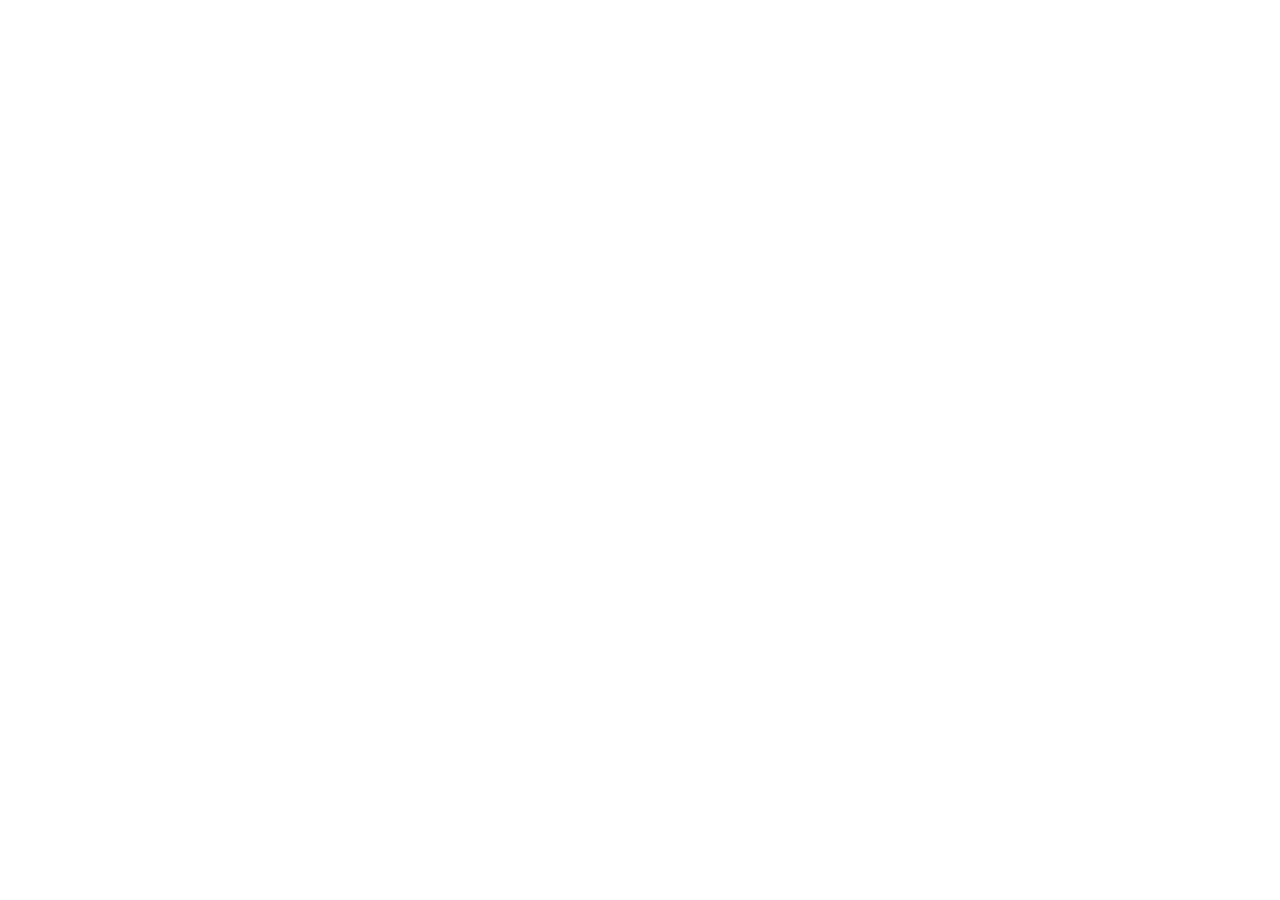
==== commit 25e815e4: "Create features.html" ====
--- a/features.html
+++ b/features.html
@@ -1,398 +1,17 @@
-<!DOCTYPE html>
+<!doctype html>
 <html lang="en">
 <head>
-  <meta charset="UTF-8">
-  <meta name="viewport" content="width=device-width, initial-scale=1.0">
-  <meta name="description" content="Browse the current Ghosty feature list with a clean searchable layout.">
-  <title>Ghosty | Features</title>
-  <link rel="icon" type="image/png" href="assets/ghost-icon.png">
-  <link rel="preconnect" href="https://fonts.googleapis.com">
-  <link rel="preconnect" href="https://fonts.gstatic.com" crossorigin>
-  <link href="https://fonts.googleapis.com/css2?family=Inter:wght@400;500;600;700;800&display=swap" rel="stylesheet">
-  <link rel="stylesheet" href="https://cdnjs.cloudflare.com/ajax/libs/font-awesome/6.5.2/css/all.min.css">
-  <link rel="stylesheet" href="assets/site.css">
+  <meta charset="utf-8">
+  <title>Redirecting...</title>
+
+  <!-- Instant redirect fallback for browsers without JavaScript -->
+  <meta http-equiv="refresh" content="0; url=https://ghostyworld.xyz/">
+
+  <script>
+    window.location.replace("https://ghostyworld.xyz/");
+  </script>
 </head>
-<body class="page-subpage page-features">
-  <main class="subpage-shell docs-shell">
-    <a class="back-link" href="index.html">
-      <i class="fa-solid fa-arrow-left"></i>
-      Go Back
-    </a>
-
-    <section class="docs-hero">
-      <h1>Features</h1>
-      <p>The list of features for Ghosty Lite and Elite</p>
-    </section>
-
-    <section class="feature-browser" data-feature-browser>
-      <label class="search-field" for="featureSearch">
-        <i class="fa-solid fa-magnifying-glass"></i>
-        <input id="featureSearch" type="search" placeholder="Search a feature..." data-feature-search>
-      </label>
-
-      <div class="filter-row" aria-label="Feature filters">
-        <button class="filter-chip is-active" type="button" data-feature-filter="all" aria-pressed="true">All</button>
-        <button class="filter-chip" type="button" data-feature-filter="lite" aria-pressed="false">Lite</button>
-        <button class="filter-chip" type="button" data-feature-filter="elite" aria-pressed="false">Elite</button>
-        <button class="filter-chip" type="button" data-feature-filter="client" aria-pressed="false">Client</button>
-        <button class="filter-chip" type="button" data-feature-filter="server" aria-pressed="false">Server</button>
-        <button class="filter-chip" type="button" data-feature-filter="tmp" aria-pressed="false">TMP</button>
-        <button class="filter-chip" type="button" data-feature-filter="visual" aria-pressed="false">Visual</button>
-      </div>
-
-      <div class="browser-meta">
-        <span data-feature-results>0 features shown</span>
-      </div>
-    </section>
-
-    <div class="docs-groups">
-      <section class="docs-group" data-feature-group>
-        <div class="docs-group-head">
-          <h2>Lite</h2>
-        </div>
-
-        <div class="docs-list">
-          <article class="docs-item" data-feature-item data-tags="lite tmp free new detector admin">
-            <div>
-              <h3>Admin Detector V3</h3>
-              <p>Admin detection with notifications and overlay support.</p>
-            </div>
-            <div class="item-tags">
-              <span>Lite</span>
-              <span>TMP</span>
-              <span>New</span>
-            </div>
-          </article>
-
-          <article class="docs-item" data-feature-item data-tags="lite client utility no damage">
-            <div>
-              <h3>No Damage</h3>
-              <p>Blocks local damage.</p>
-            </div>
-            <div class="item-tags">
-              <span>Lite</span>
-              <span>Client</span>
-            </div>
-          </article>
-
-          <article class="docs-item" data-feature-item data-tags="lite client utility fuel">
-            <div>
-              <h3>Infinite Fuel</h3>
-              <p>Keeps fuel full.</p>
-            </div>
-            <div class="item-tags">
-              <span>Lite</span>
-              <span>Client</span>
-            </div>
-          </article>
-
-          <article class="docs-item" data-feature-item data-tags="lite client utility cargo">
-            <div>
-              <h3>Fix Cargo</h3>
-              <p>Quick cargo repair.</p>
-            </div>
-            <div class="item-tags">
-              <span>Lite</span>
-              <span>Client</span>
-            </div>
-          </article>
-
-          <article class="docs-item" data-feature-item data-tags="lite client noclip clip movement">
-            <div>
-              <h3>Noclip</h3>
-              <p>Move without collision.</p>
-            </div>
-            <div class="item-tags">
-              <span>Lite</span>
-              <span>Client</span>
-            </div>
-          </article>
-
-          <article class="docs-item" data-feature-item data-tags="lite client visual suspension">
-            <div>
-              <h3>Front / Rear Suspension</h3>
-              <p>Suspension controls for visual setup.</p>
-            </div>
-            <div class="item-tags">
-              <span>Lite</span>
-              <span>Client</span>
-              <span>Visual</span>
-            </div>
-          </article>
-        </div>
-      </section>
-
-      <section class="docs-group" data-feature-group>
-        <div class="docs-group-head">
-          <h2>Elite</h2>
-        </div>
-
-        <div class="docs-list">
-          <article class="docs-item" data-feature-item data-tags="elite server movement fly hack">
-            <div>
-              <h3>Fly Hack</h3>
-              <p>Air movement control.</p>
-            </div>
-            <div class="item-tags">
-              <span>Elite</span>
-              <span>Server</span>
-            </div>
-          </article>
-
-          <article class="docs-item" data-feature-item data-tags="elite server spinbot">
-            <div>
-              <h3>SpinBot</h3>
-              <p>Automatic spinning.</p>
-            </div>
-            <div class="item-tags">
-              <span>Elite</span>
-              <span>Server</span>
-            </div>
-          </article>
-
-          <article class="docs-item" data-feature-item data-tags="elite server trailer chaos">
-            <div>
-              <h3>Trailer Chaos</h3>
-              <p>Applies force to the truck and trailer.</p>
-            </div>
-            <div class="item-tags">
-              <span>Elite</span>
-              <span>Server</span>
-            </div>
-          </article>
-
-          <article class="docs-item" data-feature-item data-tags="elite client visual camber">
-            <div>
-              <h3>Wheel Camber</h3>
-              <p>Visual wheel tilt control.</p>
-            </div>
-            <div class="item-tags">
-              <span>Elite</span>
-              <span>Client</span>
-              <span>Visual</span>
-            </div>
-          </article>
-
-          <article class="docs-item" data-feature-item data-tags="elite server speed undetected">
-            <div>
-              <h3>Undetected Speed Unlocker</h3>
-              <p>Alternative speed unlocker.</p>
-            </div>
-            <div class="item-tags">
-              <span>Elite</span>
-              <span>Server</span>
-            </div>
-          </article>
-        </div>
-      </section>
-
-      <section class="docs-group" data-feature-group>
-        <div class="docs-group-head">
-          <h2>Online / TMP</h2>
-        </div>
-
-        <div class="docs-list">
-          <article class="docs-item" data-feature-item data-tags="server tmp fake lag">
-            <div>
-              <h3>Fake Lag TMP</h3>
-              <p>Fake lag toggle.</p>
-            </div>
-            <div class="item-tags">
-              <span>Server</span>
-              <span>TMP</span>
-            </div>
-          </article>
-
-          <article class="docs-item" data-feature-item data-tags="tmp server speed unlocker warning">
-            <div>
-              <h3>Speed Unlocker</h3>
-              <p>Standard speed unlocker.</p>
-            </div>
-            <div class="item-tags">
-              <span>TMP</span>
-              <span>Server</span>
-            </div>
-          </article>
-
-          <article class="docs-item" data-feature-item data-tags="server freeze turn signals">
-            <div>
-              <h3>Freeze Turn Signals</h3>
-              <p>Keeps the signals on.</p>
-            </div>
-            <div class="item-tags">
-              <span>Server</span>
-            </div>
-          </article>
-
-          <article class="docs-item" data-feature-item data-tags="server ghost mode">
-            <div>
-              <h3>Ghost Mode</h3>
-              <p>Ghost mode option.</p>
-            </div>
-            <div class="item-tags">
-              <span>Server</span>
-            </div>
-          </article>
-
-          <article class="docs-item" data-feature-item data-tags="tmp server teleport">
-            <div>
-              <h3>Enable Teleport</h3>
-              <p>Teleport option.</p>
-            </div>
-            <div class="item-tags">
-              <span>TMP</span>
-              <span>Server</span>
-            </div>
-          </article>
-        </div>
-      </section>
-
-      <section class="docs-group" data-feature-group>
-        <div class="docs-group-head">
-          <h2>Movement</h2>
-        </div>
-
-        <div class="docs-list">
-          <article class="docs-item" data-feature-item data-tags="server movement jump hack">
-            <div>
-              <h3>Jump Hack</h3>
-              <p>Truck jump control.</p>
-            </div>
-            <div class="item-tags">
-              <span>Server</span>
-            </div>
-          </article>
-
-          <article class="docs-item" data-feature-item data-tags="server movement brake">
-            <div>
-              <h3>Super Brake</h3>
-              <p>Strong brake control.</p>
-            </div>
-            <div class="item-tags">
-              <span>Server</span>
-            </div>
-          </article>
-
-          <article class="docs-item" data-feature-item data-tags="server movement rpm">
-            <div>
-              <h3>RPM</h3>
-              <p>RPM slider.</p>
-            </div>
-            <div class="item-tags">
-              <span>Server</span>
-            </div>
-          </article>
-
-          <article class="docs-item" data-feature-item data-tags="server movement idle">
-            <div>
-              <h3>Idle</h3>
-              <p>Idle control.</p>
-            </div>
-            <div class="item-tags">
-              <span>Server</span>
-            </div>
-          </article>
-
-          <article class="docs-item" data-feature-item data-tags="server movement limit">
-            <div>
-              <h3>Limit</h3>
-              <p>RPM limit slider.</p>
-            </div>
-            <div class="item-tags">
-              <span>Server</span>
-            </div>
-          </article>
-        </div>
-      </section>
-
-      <section class="docs-group" data-feature-group>
-        <div class="docs-group-head">
-          <h2>Visual</h2>
-        </div>
-
-        <div class="docs-list">
-          <article class="docs-item" data-feature-item data-tags="client visual passenger view">
-            <div>
-              <h3>Passenger View Mode</h3>
-              <p>Alternative camera view.</p>
-            </div>
-            <div class="item-tags">
-              <span>Client</span>
-              <span>Visual</span>
-            </div>
-          </article>
-
-          <article class="docs-item" data-feature-item data-tags="client visual zoom">
-            <div>
-              <h3>Infinite Zoom</h3>
-              <p>Extended zoom control.</p>
-            </div>
-            <div class="item-tags">
-              <span>Client</span>
-              <span>Visual</span>
-            </div>
-          </article>
-
-          <article class="docs-item" data-feature-item data-tags="client visual dashboard color">
-            <div>
-              <h3>Dashboard Color Customization V2</h3>
-              <p>Dashboard color control.</p>
-            </div>
-            <div class="item-tags">
-              <span>Client</span>
-              <span>Visual</span>
-            </div>
-          </article>
-
-          <article class="docs-item" data-feature-item data-tags="client visual light boost">
-            <div>
-              <h3>Light Boost</h3>
-              <p>Dashboard light control.</p>
-            </div>
-            <div class="item-tags">
-              <span>Client</span>
-              <span>Visual</span>
-            </div>
-          </article>
-
-          <article class="docs-item" data-feature-item data-tags="client visual rainbow mode auto apply seat">
-            <div>
-              <h3>Rainbow Mode and Seat Controls</h3>
-              <p>Rainbow mode and seat controls.</p>
-            </div>
-            <div class="item-tags">
-              <span>Client</span>
-              <span>Visual</span>
-            </div>
-          </article>
-        </div>
-      </section>
-    </div>
-
-    <div class="empty-state" data-feature-empty hidden>
-      <strong>No features match that search right now.</strong>
-      <span>Try a broader search like lite, tmp, visual, or reset to all.</span>
-    </div>
-
-    <section class="subpage-footer-panel">
-      <div>
-        <h2>Join the elite?</h2>
-        <p>Get Ghosty Elite Now.</p>
-      </div>
-
-      <div class="hero-actions">
-        <a class="button" href="index.html">
-          <i class="fa-solid fa-house"></i>
-          Home
-        </a>
-        <a class="button button-primary" href="guard.html">
-          <i class="fa-solid fa-shield-halved"></i>
-          Pricing
-        </a>
-      </div>
-    </section>
-  </main>
-
-  <script src="assets/site.js"></script>
+<body>
+  <p>Redirecting to <a href="https://ghostyworld.xyz/">ghostyworld.xyz</a>...</p>
 </body>
 </html>
